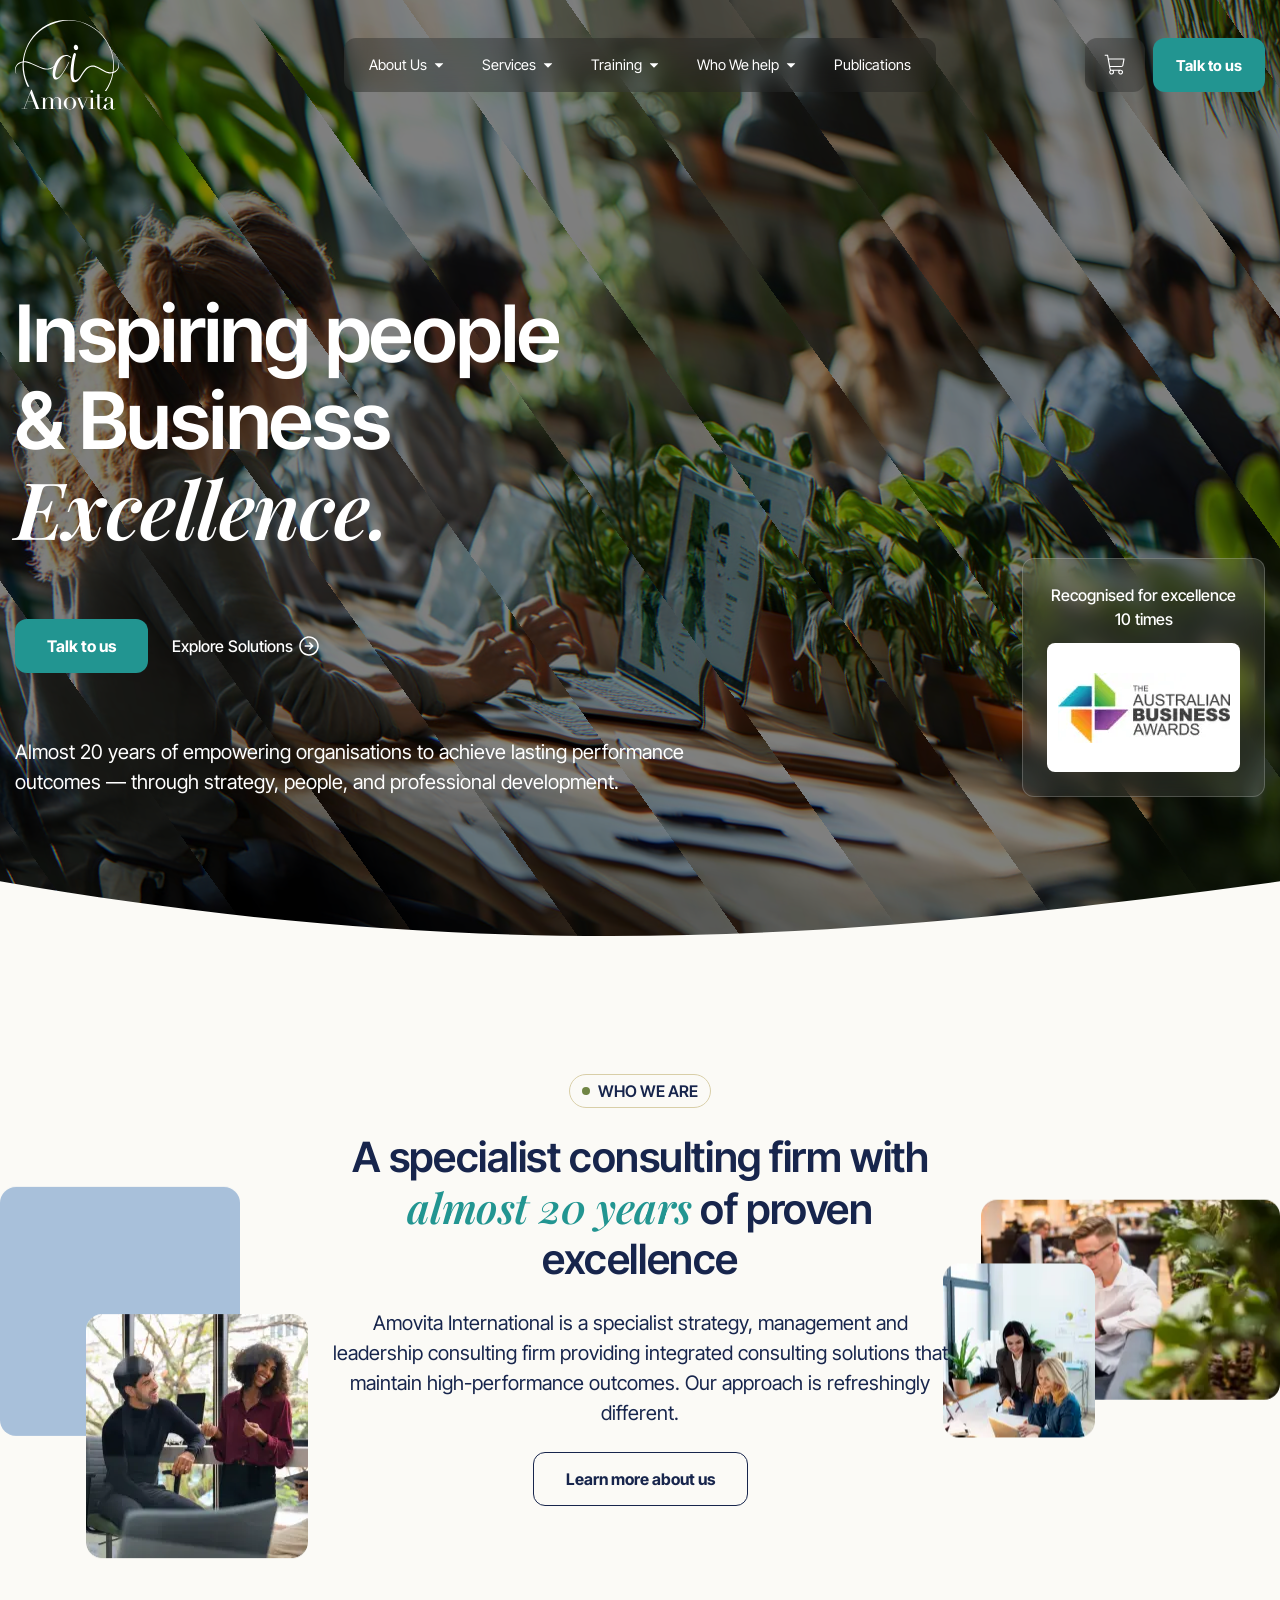
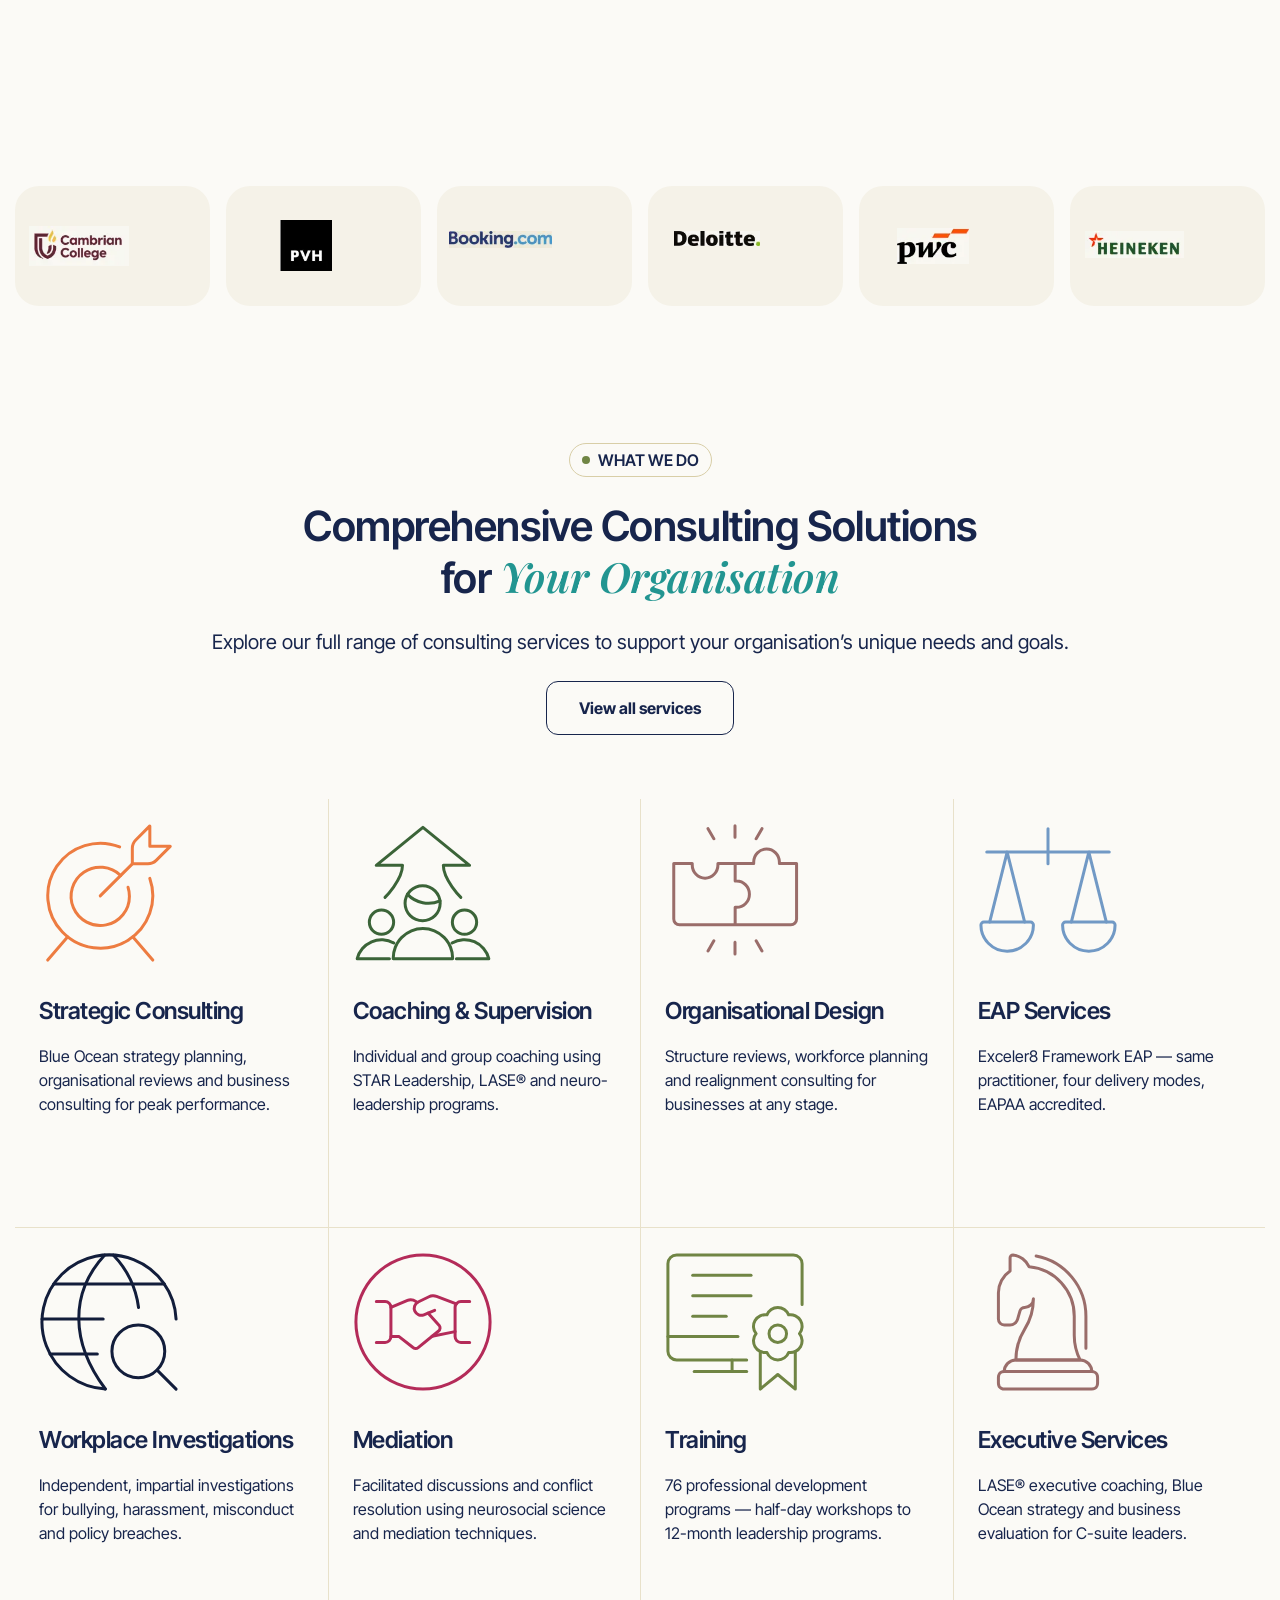
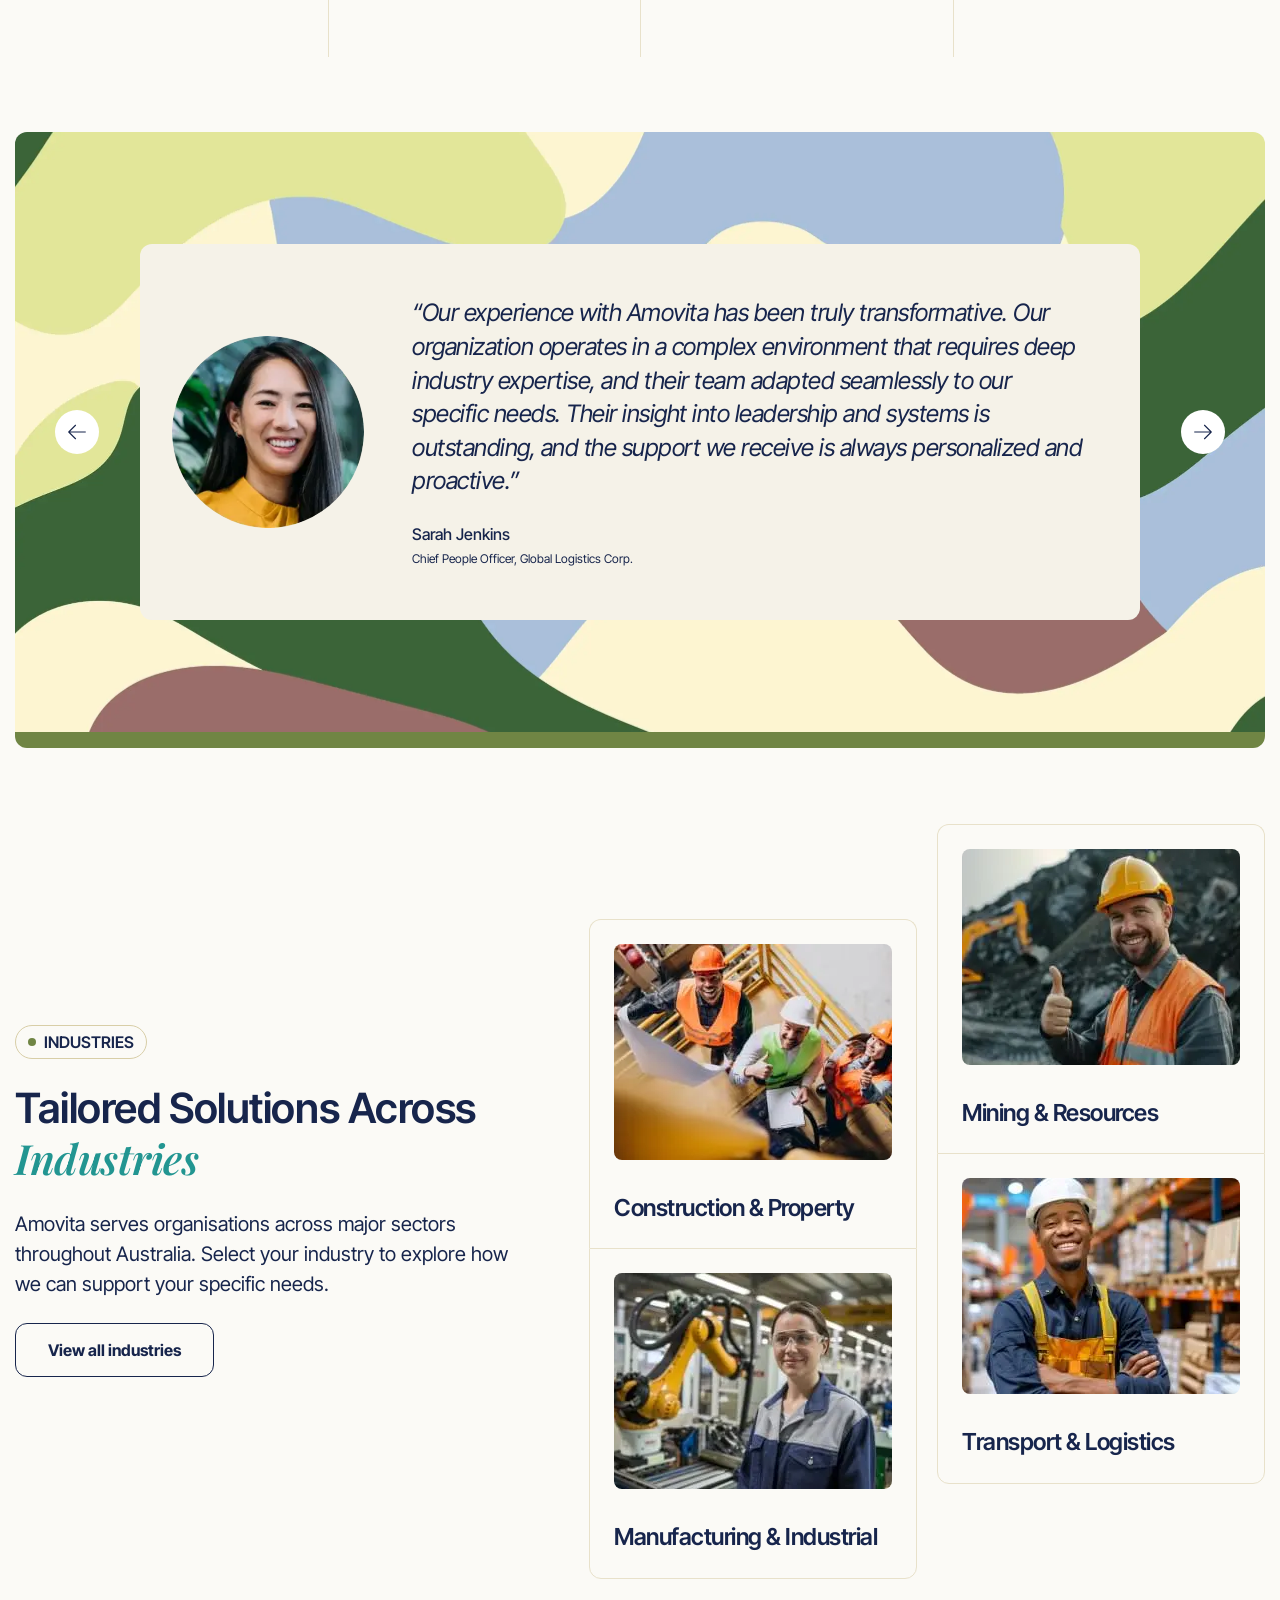
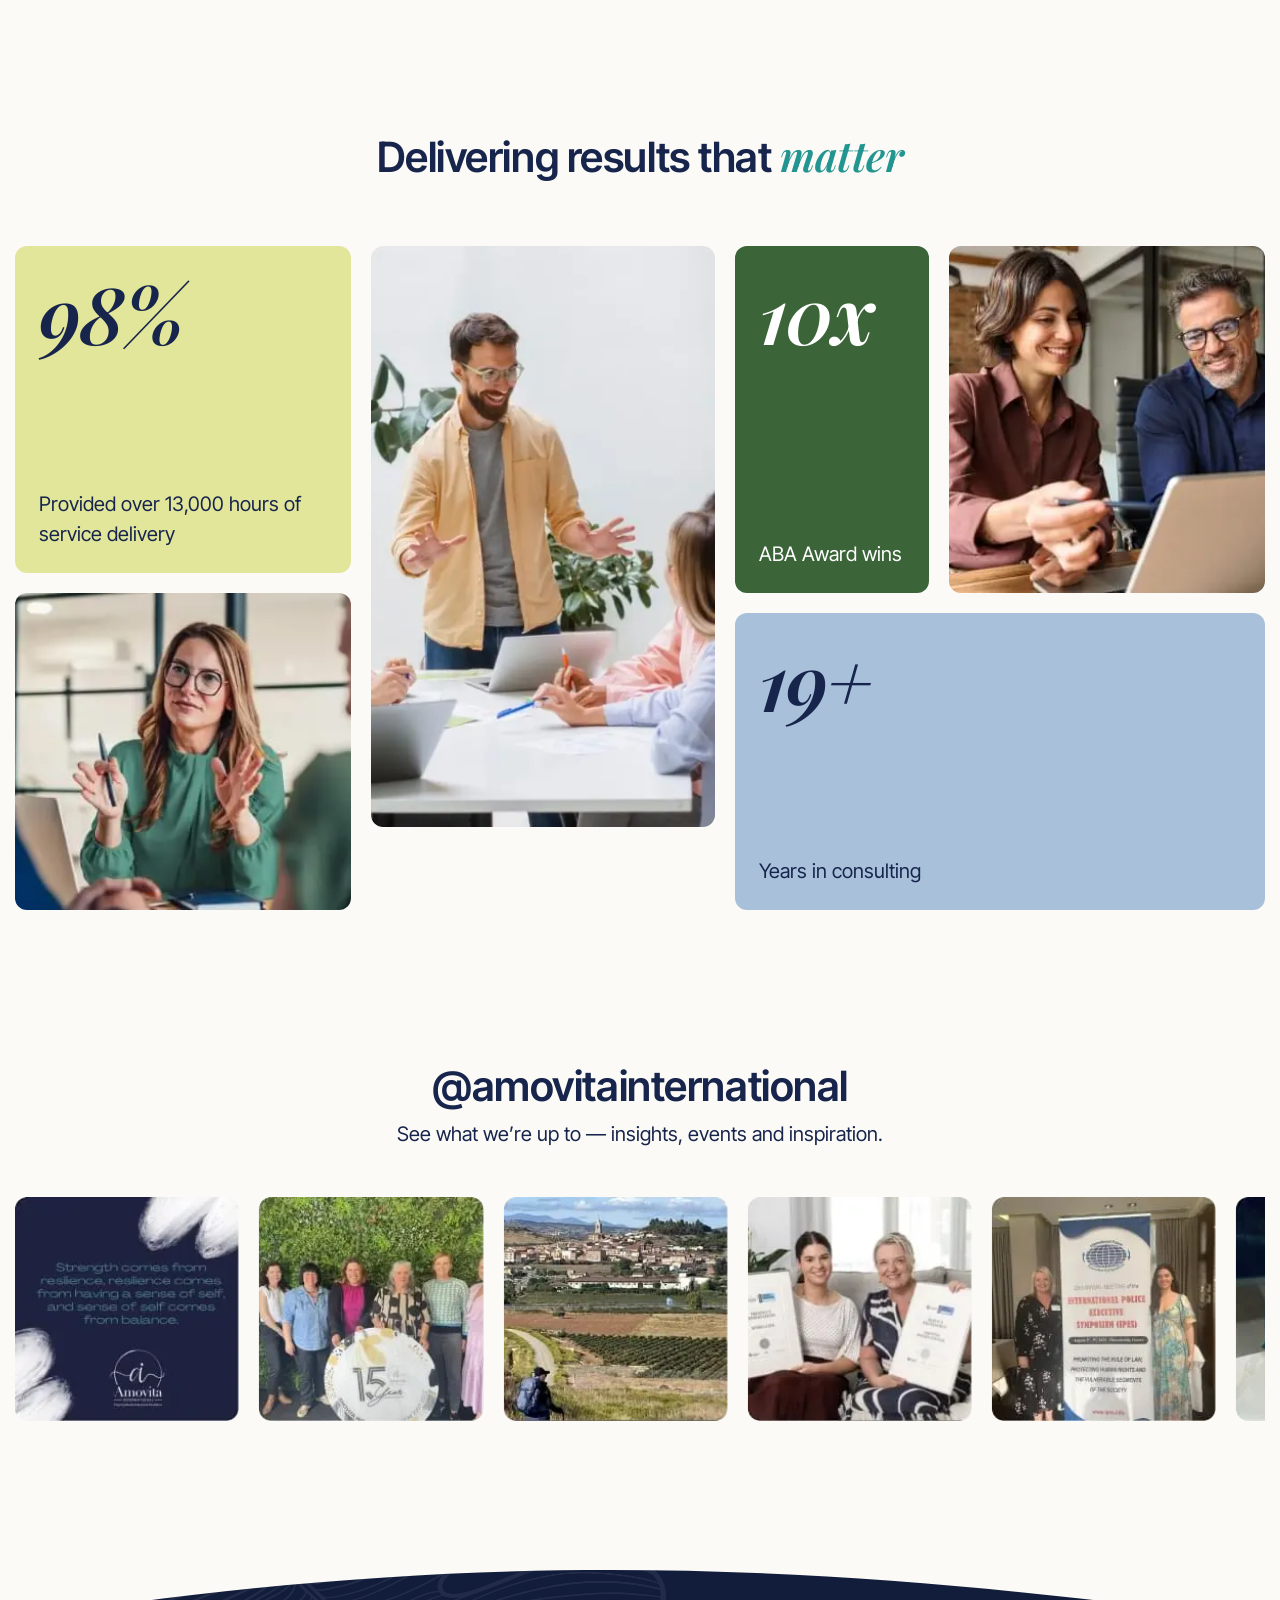
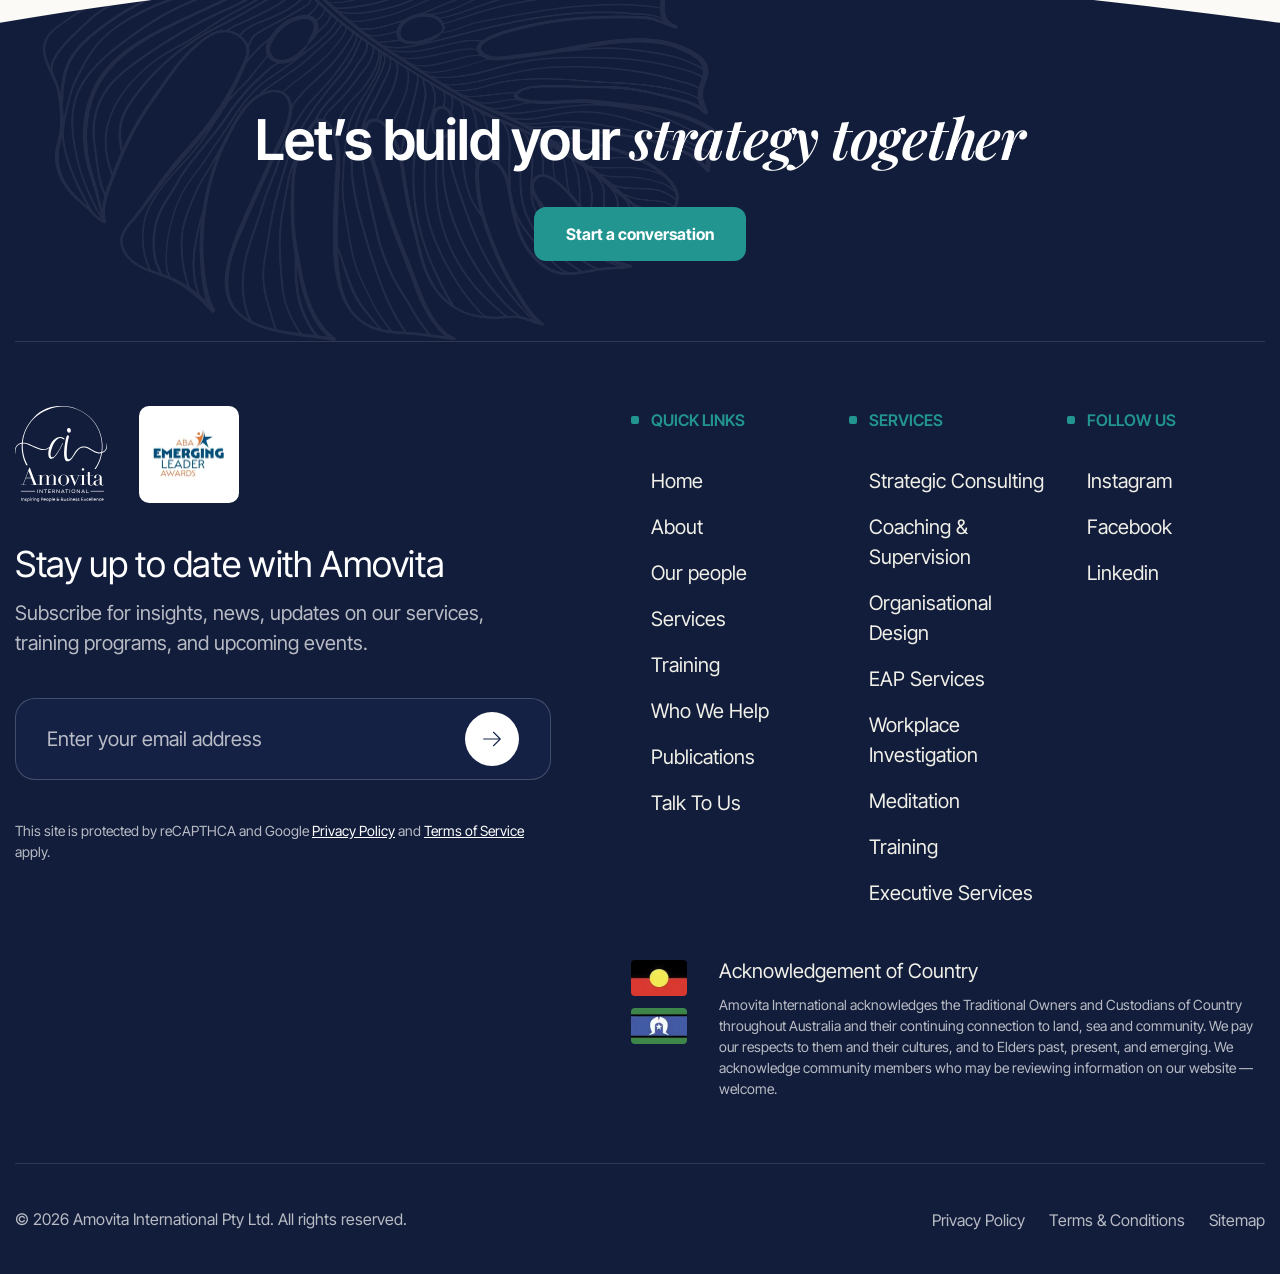
==== index.html @ 944de537 "fixes" ====
<!DOCTYPE html>
<html lang="en">

<head>
	<title>Amovita International — Inspiring People &amp; Business Excellence</title>
	<meta charset="UTF-8">
	<meta name="format-detection" content="telephone=no">
	<!-- <meta http-equiv="Content-Security-Policy"
         content="default-src 'self' data: blob:; font-src 'self' data: blob: https:; style-src 'self' 'unsafe-inline' data:; script-src 'self' 'unsafe-inline' 'unsafe-eval' blob:; img-src 'self' data: blob: https:; connect-src 'self' ws: wss:"> -->

	<!-- The template's default `favicon.ico` never existed and nothing in the
        build produced one, so all 12 pages 404'd on it. This is the Amovita
        ring mark cropped out of img/common/logo-dark.svg (the "Amovita"
        wordmark below it is illegible at favicon size) and it ships through
        the normal image pipeline. -->
	<link rel="icon" type="image/svg+xml" href="img/common/favicon.svg">
	<meta name="viewport" content="width=device-width, initial-scale=1.0">

	<!-- Fonts: Playfair Display (400, 600, 600i) + Inter Tight (400, 500, 600, 700, 400i) -->
	<!-- Playfair 400 (Regular) drives the interior-page lede paragraphs (about/services/
        contact/our-people/who-we-help/training/industry/service-details/publications/
        profile); without it those ledes fell back to the 600 face and rendered too heavy. -->
	<link rel="preconnect" href="https://fonts.googleapis.com">
	<link rel="preconnect" href="https://fonts.gstatic.com" crossorigin>
	<link rel="stylesheet" href="https://fonts.googleapis.com/css2?family=Inter+Tight:ital,wght@0,400;0,500;0,600;0,700;1,400&family=Playfair+Display:ital,wght@0,400;0,600;1,600&display=swap&_v=20260730111826">

	<!-- Motion layer switch. Runs before the page paints, so elements that
        animate in start hidden instead of flashing into place first. With
        scripts off this line never runs and nothing is ever hidden — see
        the header of scss/project/motion.scss for the full contract. -->
	<script>
		document.documentElement.classList.add('anim');
	</script>

	<link rel="stylesheet" href="css/main.css?_v=20260730111826">
</head>

<body class="page-home">
	<div class="wrapper">
		<header class="header">
			<div class="header__container">
				<a href="index.html" class="header__logo" aria-label="Amovita — home">
					<img class="header__logo-img header__logo-img_dark" src="img/common/logo-dark.svg" alt="" width="134" height="116">
					<img class="header__logo-img header__logo-img_light" src="img/common/logo-white.svg" alt="" width="134" height="116">
				</a>

				<nav class="header__nav" aria-label="Primary">
					<div class="header__panel-top">
						<a href="index.html" class="header__panel-logo" aria-label="Amovita — home">
							<img src="img/common/logo-white.svg" alt="" width="134" height="116">
						</a>
						<button type="button" class="header__close" aria-label="Close menu">
							<svg aria-hidden="true">
								<use href="img/icons/icons.svg#svg-close"></use>
							</svg>
						</button>
					</div>
					<ul class="header__menu">
						<li class="header__item header__item_has-drop header__item_about">
							<button type="button" class="header__link header__toggle" aria-expanded="false" aria-haspopup="true">
								About Us
								<svg class="header__caret" aria-hidden="true">
									<use href="img/icons/icons.svg#svg-caret-down"></use>
								</svg>
							</button>
							<div class="header__drop">
								<ul class="header__submenu">
									<li><a href="about.html" class="header__sublink">About Us</a></li>
									<li><a href="our-people.html" class="header__sublink">Our People</a></li>
								</ul>
							</div>
						</li>
						<li class="header__item header__item_has-drop header__item_services">
							<button type="button" class="header__link header__toggle" aria-expanded="false" aria-haspopup="true">
								Services
								<svg class="header__caret" aria-hidden="true">
									<use href="img/icons/icons.svg#svg-caret-down"></use>
								</svg>
							</button>
							<div class="header__drop">
								<ul class="header__submenu">
									<li><a href="services.html#strategic-consulting" class="header__sublink">Strategic Consulting</a></li>
									<li><a href="services.html#coaching-supervision" class="header__sublink">Coaching &amp; Supervision</a></li>
									<li><a href="services.html#organisational-design" class="header__sublink">Organisational Design</a></li>
									<li><a href="services.html#eap-services" class="header__sublink">EAP Services</a></li>
									<li><a href="services.html#workplace-investigation" class="header__sublink">Workplace Investigation</a></li>
									<li><a href="services.html#mediation" class="header__sublink">Mediation</a></li>
									<li><a href="services.html#executive-services" class="header__sublink">Executive Services</a></li>
								</ul>
							</div>
						</li>
						<li class="header__item header__item_has-drop header__item_training">
							<button type="button" class="header__link header__toggle" aria-expanded="false" aria-haspopup="true">
								Training
								<svg class="header__caret" aria-hidden="true">
									<use href="img/icons/icons.svg#svg-caret-down"></use>
								</svg>
							</button>
							<div class="header__drop">
								<ul class="header__submenu">
									<li><a href="training-overview.html" class="header__sublink">Training Overview</a></li>
									<li><a href="training-calendar.html" class="header__sublink">Training Calendar</a></li>
									<li><a href="training-overview.html" class="header__sublink">Training Directory</a></li>
								</ul>
							</div>
						</li>
						<li class="header__item header__item_has-drop header__item_who">
							<button type="button" class="header__link header__toggle" aria-expanded="false" aria-haspopup="true">
								Who We help
								<svg class="header__caret" aria-hidden="true">
									<use href="img/icons/icons.svg#svg-caret-down"></use>
								</svg>
							</button>
							<div class="header__drop">
								<ul class="header__submenu">
									<li><a href="industry-detail.html" class="header__sublink">Construction &amp; Property</a></li>
									<li><a href="industry-detail.html" class="header__sublink">Manufacturing &amp; Industrial</a></li>
									<li><a href="industry-detail.html" class="header__sublink">Mining &amp; Resources</a></li>
									<li><a href="industry-detail.html" class="header__sublink">Transport &amp; Logistics</a></li>
								</ul>
							</div>
						</li>
						<li class="header__item header__item_publications">
							<a href="publications.html" class="header__link">Publications</a>
						</li>
					</ul>
					<div class="header__panel-foot">
						<a href="contact.html" class="btn btn_primary header__panel-cta">Talk to us</a>
					</div>
				</nav>

				<div class="header__actions">
					<button type="button" class="header__cart" aria-label="Cart">
						<svg class="header__cart-icon" aria-hidden="true">
							<use href="img/icons/icons.svg#svg-cart"></use>
						</svg>
					</button>
					<a href="contact.html" class="btn btn_primary header__cta">Talk to us</a>
					<button type="button" class="icon-menu header__burger" aria-label="Open menu"><span></span></button>
				</div>
			</div>
		</header>

		<main class="page">

			<!-- ============================================================ HERO -->
			<section class="hero">
				<!-- Background photo as its own layer (behind the darkening
                 overlay) so parallax.js can drift it on scroll — see
                 hero.scss __bg for the oversize that hides the edges. -->
				<div class="hero__bg" data-parallax="0.08" data-parallax-mouse="8" aria-hidden="true"></div>
				<canvas class="hero__flute" data-flute-hero data-flute-src="img/home/hero-bg.jpg" aria-hidden="true"></canvas>
				<div class="hero__inner container_hero">
					<div class="hero__content">
						<h1 class="hero__title" data-anim="fade-up" data-anim-delay="120">Inspiring people<br>&amp; Business <em>Excellence.</em></h1>
						<div class="hero__actions" data-anim="fade-up" data-anim-delay="260">
							<a href="#" class="btn btn_primary">Talk to us</a>
							<a href="#" class="btn btn_link btn_light hero__link">
								Explore Solutions
								<svg aria-hidden="true">
									<use href="img/icons/icons.svg#svg-arrow-circle-right"></use>
								</svg>
							</a>
						</div>
						<p class="hero__text" data-anim="fade-up" data-anim-delay="380">Almost 20 years of empowering organisations to achieve lasting performance outcomes &mdash; through strategy, people, and professional development.</p>
					</div>

					<!-- fade (no transform of its own) because the pointer drift
                    owns this card's transform — see scss/project/motion.scss -->
					<aside class="hero__award glass glass_card" data-anim="fade" data-anim-delay="520" data-parallax-mouse="14">
						<p class="hero__award-text">Recognised for excellence 10 times</p>
						<div class="hero__award-badge">
							<picture><source srcset="img/common/hero-award.webp" type="image/webp"><img src="img/common/hero-award.png" alt="The Australian Business Awards" width="172" height="70"></picture>
						</div>
					</aside>
				</div>

				<img class="hero__wave" src="img/common/wave-cream.svg" alt="" aria-hidden="true">
			</section>

			<!-- ============================================== MOBILE-ONLY CARDS -->
			<!-- Figma's mobile frame moves two desktop elements out of their own
              sections and stacks them between the hero and Who We Are:
                1. the hero's glass award card (hidden on mobile in .hero) —
                   relaid out horizontally with its own artwork, hero-award-2
                2. the Who We Are right-hand deco photo pair (hidden on mobile
                   in .who) — recomposed as one contained tile
              Hidden above 768 in every case, so neither the award text nor the
              photos are duplicated for assistive tech at any width. -->
			<section class="mobile-cards">
				<div class="mobile-cards__container container">
					<div class="mobile-cards__award" data-anim="fade-up">
						<span class="mobile-cards__award-badge">
							<picture><source srcset="img/home/hero-award-2.webp" type="image/webp"><img src="img/home/hero-award-2.png" alt="The Australian Business Awards" width="200" height="136"></picture>
						</span>
						<p class="mobile-cards__award-text">Recognised for excellence 10 times</p>
					</div>

					<div class="mobile-cards__photos" data-anim="fade-up" data-anim-delay="120" aria-hidden="true">
						<picture><source srcset="img/home/who-1.webp" type="image/webp"><img class="mobile-cards__photo mobile-cards__photo_a" src="img/home/who-1.png" alt="" width="295" height="200"></picture>
						<picture><source srcset="img/home/who-2.webp" type="image/webp"><img class="mobile-cards__photo mobile-cards__photo_b" src="img/home/who-2.png" alt="" width="152" height="174"></picture>
					</div>
				</div>
			</section>

			<!-- ==================================================== WHO WE ARE -->
			<section class="who">
				<!-- The decor drifts: slower than the scroll, and a little
                 toward the pointer. Mixed signs so the groups separate in
                 depth instead of sliding as one sheet. -->
				<span class="who__deco-block" data-anim="fade" data-parallax="0.05" data-parallax-mouse="10" aria-hidden="true"></span>
				<picture><source srcset="img/home/who-3.webp" type="image/webp"><img class="who__deco who__deco_left" src="img/home/who-3.png" alt="" width="222" height="244" data-anim="fade" data-parallax="0.07" data-parallax-mouse="14" aria-hidden="true"></picture>
				<picture><source srcset="img/home/who-1.webp" type="image/webp"><img class="who__deco who__deco_right-a" src="img/home/who-1.png" alt="" width="299" height="200" data-anim="fade" data-parallax="0.09" data-parallax-mouse="-12" aria-hidden="true"></picture>
				<picture><source srcset="img/home/who-2.webp" type="image/webp"><img class="who__deco who__deco_right-b" src="img/home/who-2.png" alt="" width="152" height="174" data-anim="fade" data-parallax="0.04" data-parallax-mouse="16" aria-hidden="true"></picture>

				<div class="who__inner" data-anim-stagger="90">
					<span class="label" data-anim="fade-up"><span class="label__dot" aria-hidden="true"></span>Who We Are</span>
					<h2 class="who__title" data-anim="fade-up">A specialist consulting firm with <em>almost 20 years</em> of proven excellence</h2>
					<p class="who__text" data-anim="fade-up">Amovita International is a specialist strategy, management and leadership consulting firm providing integrated consulting solutions that maintain high-performance outcomes. Our approach is refreshingly different.</p>
					<a href="#" class="btn btn_outline" data-anim="fade-up">Learn more about us</a>
				</div>
			</section>

			<!-- =================================================== LOGO STRIP -->
			<section class="logos">
				<div class="logos__inner container_hero">
					<div class="logos__head" data-anim="fade-up">
						<span class="logos__line" aria-hidden="true"></span>
						<span class="label"><span class="label__dot" aria-hidden="true"></span>Trusted by leading organisations across Australia</span>
						<span class="logos__line" aria-hidden="true"></span>
					</div>

					<!-- Swiper: an auto-rotating, looping logo reel on every
                    width (the client may add more brands). Six unique logos
                    duplicated once so loop has enough slides for a seamless
                    wrap; the second set is aria-hidden to avoid double
                    reading. Init + breakpoints in js/files/sliders.js -->
					<div class="logos__slider swiper" data-anim="fade-up">
						<div class="logos__track swiper-wrapper">
							<div class="logo-tile swiper-slide"><picture><source srcset="img/home/logo-2.webp" type="image/webp"><img class="logo-tile__img" src="img/home/logo-2.png" alt="Heineken"></picture></div>
							<div class="logo-tile swiper-slide"><picture><source srcset="img/home/logo-1.webp" type="image/webp"><img class="logo-tile__img" src="img/home/logo-1.png" alt="Cambrian College"></picture></div>
							<div class="logo-tile swiper-slide"><picture><source srcset="img/home/logo-5.webp" type="image/webp"><img class="logo-tile__img" src="img/home/logo-5.png" alt="PVH"></picture></div>
							<div class="logo-tile logo-tile_multiply swiper-slide"><picture><source srcset="img/home/logo-4.webp" type="image/webp"><img class="logo-tile__img" src="img/home/logo-4.png" alt="Booking.com"></picture></div>
							<div class="logo-tile swiper-slide"><picture><source srcset="img/home/logo-3.webp" type="image/webp"><img class="logo-tile__img" src="img/home/logo-3.png" alt="Deloitte"></picture></div>
							<div class="logo-tile swiper-slide"><picture><source srcset="img/home/logo-6.webp" type="image/webp"><img class="logo-tile__img" src="img/home/logo-6.png" alt="PwC"></picture></div>
							<div class="logo-tile swiper-slide" aria-hidden="true"><picture><source srcset="img/home/logo-2.webp" type="image/webp"><img class="logo-tile__img" src="img/home/logo-2.png" alt=""></picture></div>
							<div class="logo-tile swiper-slide" aria-hidden="true"><picture><source srcset="img/home/logo-1.webp" type="image/webp"><img class="logo-tile__img" src="img/home/logo-1.png" alt=""></picture></div>
							<div class="logo-tile swiper-slide" aria-hidden="true"><picture><source srcset="img/home/logo-5.webp" type="image/webp"><img class="logo-tile__img" src="img/home/logo-5.png" alt=""></picture></div>
							<div class="logo-tile logo-tile_multiply swiper-slide" aria-hidden="true"><picture><source srcset="img/home/logo-4.webp" type="image/webp"><img class="logo-tile__img" src="img/home/logo-4.png" alt=""></picture></div>
							<div class="logo-tile swiper-slide" aria-hidden="true"><picture><source srcset="img/home/logo-3.webp" type="image/webp"><img class="logo-tile__img" src="img/home/logo-3.png" alt=""></picture></div>
							<div class="logo-tile swiper-slide" aria-hidden="true"><picture><source srcset="img/home/logo-6.webp" type="image/webp"><img class="logo-tile__img" src="img/home/logo-6.png" alt=""></picture></div>
						</div>
					</div>
				</div>
			</section>

			<!-- ==================================================== SERVICES -->
			<section class="services">
				<div class="services__inner container">
					<div class="services__head" data-anim-stagger="90">
						<span class="label" data-anim="fade-up"><span class="label__dot" aria-hidden="true"></span>What We Do</span>
						<h2 class="services__title" data-anim="fade-up">Comprehensive<br class="services__title-br_m"> Consulting Solutions <br class="services__title-br_d">for <em>Your Organisation</em></h2>
						<p class="services__text" data-anim="fade-up">Explore our full range of consulting services to support your organisation&rsquo;s unique needs and goals.</p>
						<a href="#" class="btn btn_outline" data-anim="fade-up">View all services</a>
					</div>

					<div class="services__grid" data-anim-stagger="70">
						<article class="card-service" data-anim="fade-up">
							<img class="card-service__icon" src="img/home/service-strategic.svg" alt="" width="140" height="140" aria-hidden="true">
							<div class="card-service__body">
								<h3 class="card-service__title">Strategic Consulting</h3>
								<p class="card-service__text">Blue Ocean strategy planning, organisational reviews and business consulting for peak performance.</p>
							</div>
							<a href="#" class="btn btn_outline card-service__more">
								<span class="card-service__more-label">Learn more</span>
								<svg class="card-service__more-icon" aria-hidden="true">
									<use href="img/icons/icons.svg#svg-arrow-circle-right"></use>
								</svg>
							</a>
						</article>

						<article class="card-service" data-anim="fade-up">
							<img class="card-service__icon" src="img/home/service-coaching.svg" alt="" width="140" height="140" aria-hidden="true">
							<div class="card-service__body">
								<h3 class="card-service__title">Coaching &amp; Supervision</h3>
								<p class="card-service__text">Individual and group coaching using STAR Leadership, LASE&reg; and neuro-leadership programs.</p>
							</div>
							<a href="#" class="btn btn_outline card-service__more">
								<span class="card-service__more-label">Learn more</span>
								<svg class="card-service__more-icon" aria-hidden="true">
									<use href="img/icons/icons.svg#svg-arrow-circle-right"></use>
								</svg>
							</a>
						</article>

						<article class="card-service" data-anim="fade-up">
							<img class="card-service__icon" src="img/home/service-orgdesign.svg" alt="" width="140" height="140" aria-hidden="true">
							<div class="card-service__body">
								<h3 class="card-service__title">Organisational Design</h3>
								<p class="card-service__text">Structure reviews, workforce planning and realignment consulting for businesses at any stage.</p>
							</div>
							<a href="#" class="btn btn_outline card-service__more">
								<span class="card-service__more-label">Learn more</span>
								<svg class="card-service__more-icon" aria-hidden="true">
									<use href="img/icons/icons.svg#svg-arrow-circle-right"></use>
								</svg>
							</a>
						</article>

						<article class="card-service" data-anim="fade-up">
							<img class="card-service__icon" src="img/home/service-eap.svg" alt="" width="140" height="140" aria-hidden="true">
							<div class="card-service__body">
								<h3 class="card-service__title">EAP Services</h3>
								<p class="card-service__text">Exceler8 Framework EAP &mdash; same practitioner, four delivery modes, EAPAA accredited.</p>
							</div>
							<a href="#" class="btn btn_outline card-service__more">
								<span class="card-service__more-label">Learn more</span>
								<svg class="card-service__more-icon" aria-hidden="true">
									<use href="img/icons/icons.svg#svg-arrow-circle-right"></use>
								</svg>
							</a>
						</article>

						<article class="card-service" data-anim="fade-up">
							<img class="card-service__icon" src="img/home/service-workplace.svg" alt="" width="140" height="140" aria-hidden="true">
							<div class="card-service__body">
								<h3 class="card-service__title">Workplace Investigations</h3>
								<p class="card-service__text">Independent, impartial investigations for bullying, harassment, misconduct and policy breaches.</p>
							</div>
							<a href="#" class="btn btn_outline card-service__more">
								<span class="card-service__more-label">Learn more</span>
								<svg class="card-service__more-icon" aria-hidden="true">
									<use href="img/icons/icons.svg#svg-arrow-circle-right"></use>
								</svg>
							</a>
						</article>

						<article class="card-service" data-anim="fade-up">
							<img class="card-service__icon" src="img/home/service-mediation.svg" alt="" width="140" height="140" aria-hidden="true">
							<div class="card-service__body">
								<h3 class="card-service__title">Mediation</h3>
								<p class="card-service__text">Facilitated discussions and conflict resolution using neurosocial science and mediation techniques.</p>
							</div>
							<a href="#" class="btn btn_outline card-service__more">
								<span class="card-service__more-label">Learn more</span>
								<svg class="card-service__more-icon" aria-hidden="true">
									<use href="img/icons/icons.svg#svg-arrow-circle-right"></use>
								</svg>
							</a>
						</article>

						<article class="card-service" data-anim="fade-up">
							<img class="card-service__icon" src="img/common/service-training.svg" alt="" width="140" height="140" aria-hidden="true">
							<div class="card-service__body">
								<h3 class="card-service__title">Training</h3>
								<p class="card-service__text">76 professional development programs &mdash; half-day workshops to 12-month leadership programs.</p>
							</div>
							<a href="#" class="btn btn_outline card-service__more">
								<span class="card-service__more-label">Learn more</span>
								<svg class="card-service__more-icon" aria-hidden="true">
									<use href="img/icons/icons.svg#svg-arrow-circle-right"></use>
								</svg>
							</a>
						</article>

						<article class="card-service" data-anim="fade-up">
							<img class="card-service__icon" src="img/home/service-executive.svg" alt="" width="140" height="140" aria-hidden="true">
							<div class="card-service__body">
								<h3 class="card-service__title">Executive Services</h3>
								<p class="card-service__text">LASE&reg; executive coaching, Blue Ocean strategy and business evaluation for C-suite leaders.</p>
							</div>
							<a href="#" class="btn btn_outline card-service__more">
								<span class="card-service__more-label">Learn more</span>
								<svg class="card-service__more-icon" aria-hidden="true">
									<use href="img/icons/icons.svg#svg-arrow-circle-right"></use>
								</svg>
							</a>
						</article>
					</div>
				</div>
			</section>

			<!-- ================================================= TESTIMONIALS -->
			<section class="testimonial">
				<div class="testimonial__inner container">
					<div class="testimonial__slider" data-slider data-anim="fade-up">
						<div class="testimonial__track" data-slider-track>
							<article class="testimonial__slide">
								<div class="testimonial__card">
									<picture><source srcset="img/common/testimonial-avatar.webp" type="image/webp"><img class="testimonial__avatar" src="img/common/testimonial-avatar.png" alt="Sarah Jenkins" width="224" height="224"></picture>
									<div class="testimonial__body">
										<p class="testimonial__quote">&ldquo;Our experience with Amovita has been truly transformative. Our organization operates in a complex environment that requires deep industry expertise, and their team adapted seamlessly to our specific needs. Their insight into leadership and systems is outstanding, and the support we receive is always personalized and proactive.&rdquo;</p>
										<div class="testimonial__person">
											<p class="testimonial__name">Sarah Jenkins</p>
											<p class="testimonial__role">Chief People Officer, Global Logistics Corp.</p>
										</div>
									</div>
								</div>
							</article>

							<article class="testimonial__slide">
								<div class="testimonial__card">
									<picture><source srcset="img/common/testimonial-avatar.webp" type="image/webp"><img class="testimonial__avatar" src="img/common/testimonial-avatar.png" alt="James Whitfield" width="224" height="224"></picture>
									<div class="testimonial__body">
										<p class="testimonial__quote">&ldquo;Amovita&rsquo;s team brought clarity to a period of significant change for us. Their strategic guidance was practical, evidence-based and delivered with genuine care. We came away with a stronger leadership team and a clear roadmap for the years ahead.&rdquo;</p>
										<div class="testimonial__person">
											<p class="testimonial__name">James Whitfield</p>
											<p class="testimonial__role">Managing Director, Horizon Health</p>
										</div>
									</div>
								</div>
							</article>

							<article class="testimonial__slide">
								<div class="testimonial__card">
									<picture><source srcset="img/common/testimonial-avatar.webp" type="image/webp"><img class="testimonial__avatar" src="img/common/testimonial-avatar.png" alt="Priya Nair" width="224" height="224"></picture>
									<div class="testimonial__body">
										<p class="testimonial__quote">&ldquo;Working with Amovita reshaped how our leaders think about performance and wellbeing. The coaching was deeply personalised, and their supervision model gave our managers the confidence to lead with empathy and consistency.&rdquo;</p>
										<div class="testimonial__person">
											<p class="testimonial__name">Priya Nair</p>
											<p class="testimonial__role">Head of People &amp; Culture, Meridian Group</p>
										</div>
									</div>
								</div>
							</article>
						</div>

						<button type="button" class="btn btn_round btn_round_sm testimonial__nav testimonial__nav_prev" data-slider-prev aria-label="Previous testimonial">
							<svg aria-hidden="true">
								<use href="img/icons/icons.svg#svg-chevron-left"></use>
							</svg>
						</button>
						<button type="button" class="btn btn_round btn_round_sm testimonial__nav testimonial__nav_next" data-slider-next aria-label="Next testimonial">
							<svg aria-hidden="true">
								<use href="img/icons/icons.svg#svg-chevron-right"></use>
							</svg>
						</button>
					</div>

					<span class="testimonial__strip" aria-hidden="true"></span>
				</div>
			</section>

			<!-- =================================================== INDUSTRIES -->
			<section class="industries">
				<div class="industries__inner container">
					<div class="industries__intro" data-anim-stagger="90">
						<span class="label" data-anim="fade-up"><span class="label__dot" aria-hidden="true"></span>Industries</span>
						<h2 class="industries__title" data-anim="fade-up">Tailored Solutions Across <em>Industries</em></h2>
						<p class="industries__text" data-anim="fade-up">Amovita serves organisations across major sectors throughout Australia. Select your industry to explore how we can support your specific needs.</p>
						<a href="#" class="btn btn_outline" data-anim="fade-up">View all industries</a>
					</div>

					<!-- The cards sit two levels down inside the columns; the
                    stagger reaches them all the same, in document order. -->
					<div class="industries__grid" data-anim-stagger="110">
						<div class="industries__col industries__col_offset">
							<article class="card-industry" data-anim="fade-up">
								<picture><source srcset="img/home/industry-construction.webp" type="image/webp"><img class="card-industry__img" src="img/home/industry-construction.jpg" alt="Construction &amp; Property"></picture>
								<h3 class="card-industry__title">Construction &amp; Property</h3>
							</article>
							<article class="card-industry" data-anim="fade-up">
								<picture><source srcset="img/home/industry-manufacturing.webp" type="image/webp"><img class="card-industry__img" src="img/home/industry-manufacturing.jpg" alt="Manufacturing &amp; Industrial"></picture>
								<h3 class="card-industry__title">Manufacturing &amp; Industrial</h3>
							</article>
						</div>

						<div class="industries__col">
							<article class="card-industry" data-anim="fade-up">
								<picture><source srcset="img/home/industry-mining.webp" type="image/webp"><img class="card-industry__img" src="img/home/industry-mining.jpg" alt="Mining &amp; Resources"></picture>
								<h3 class="card-industry__title">Mining &amp; Resources</h3>
							</article>
							<article class="card-industry" data-anim="fade-up">
								<picture><source srcset="img/home/industry-transport.webp" type="image/webp"><img class="card-industry__img" src="img/home/industry-transport.jpg" alt="Transport &amp; Logistics"></picture>
								<h3 class="card-industry__title">Transport &amp; Logistics</h3>
							</article>
						</div>
					</div>
				</div>
			</section>

			<!-- ====================================================== NUMBERS -->
			<section class="numbers">
				<div class="numbers__inner container">
					<h2 class="numbers__title" data-anim="fade-up">Delivering results that <em>matter</em></h2>

					<div class="numbers__grid" data-anim-stagger="90">
						<div class="numbers__col numbers__col_1">
							<div class="card-stat card-stat_green-light" data-anim="fade-up">
								<span class="card-stat__number" data-count>98%</span>
								<span class="card-stat__label">Provided over 13,000 hours of service delivery</span>
							</div>
							<picture><source srcset="img/home/numbers-1.webp" type="image/webp"><img class="numbers__photo numbers__photo_1" src="img/home/numbers-1.jpg" alt="Amovita consultant at work" data-anim="zoom"></picture>
						</div>

						<div class="numbers__col numbers__col_2">
							<picture><source srcset="img/home/numbers-2.webp" type="image/webp"><img class="numbers__photo numbers__photo_tall" src="img/home/numbers-2.jpg" alt="Amovita team member presenting" data-anim="zoom"></picture>
						</div>

						<div class="numbers__col numbers__col_3">
							<div class="numbers__row">
								<div class="card-stat card-stat_green" data-anim="fade-up">
									<span class="card-stat__number" data-count>10x</span>
									<span class="card-stat__label">ABA Award wins</span>
								</div>
								<picture><source srcset="img/home/numbers-3.webp" type="image/webp"><img class="numbers__photo numbers__photo_c" src="img/home/numbers-3.jpg" alt="Amovita colleagues in discussion" data-anim="zoom"></picture>
							</div>
							<div class="card-stat card-stat_blue" data-anim="fade-up">
								<span class="card-stat__number" data-count>19+</span>
								<span class="card-stat__label">Years in consulting</span>
							</div>
						</div>
					</div>
				</div>
			</section>

			<!-- ==================================================== INSTAGRAM -->
			<section class="instagram">
				<div class="instagram__inner container">
					<div class="instagram__head" data-anim="fade-up">
						<h2 class="instagram__title">@amovitainternational</h2>
						<p class="instagram__text">See what we&rsquo;re up to &mdash; insights, events and inspiration.</p>
					</div>

					<!-- Swiper: autoplaying, looping feed of square cards.
                    Six unique photos, duplicated once so loop mode has
                    enough slides for a seamless wrap at every slidesPerView
                    (the second set is aria-hidden to avoid double-reading).
                    Init + breakpoints in js/files/sliders.js -->
					<div class="instagram__slider swiper" data-anim="fade-up">
						<div class="instagram__track swiper-wrapper">
							<a href="#" class="instagram__item swiper-slide"><picture><source srcset="img/common/insta-1.webp" type="image/webp"><img src="img/common/insta-1.jpg" alt="Amovita on Instagram"></picture></a>
							<a href="#" class="instagram__item swiper-slide"><picture><source srcset="img/common/insta-2.webp" type="image/webp"><img src="img/common/insta-2.jpg" alt="Amovita on Instagram"></picture></a>
							<a href="#" class="instagram__item swiper-slide"><picture><source srcset="img/common/insta-3.webp" type="image/webp"><img src="img/common/insta-3.jpg" alt="Amovita on Instagram"></picture></a>
							<a href="#" class="instagram__item swiper-slide"><picture><source srcset="img/common/insta-4.webp" type="image/webp"><img src="img/common/insta-4.jpg" alt="Amovita on Instagram"></picture></a>
							<a href="#" class="instagram__item swiper-slide"><picture><source srcset="img/common/insta-5.webp" type="image/webp"><img src="img/common/insta-5.jpg" alt="Amovita on Instagram"></picture></a>
							<a href="#" class="instagram__item swiper-slide"><picture><source srcset="img/common/insta-6.webp" type="image/webp"><img src="img/common/insta-6.jpg" alt="Amovita on Instagram"></picture></a>
							<a href="#" class="instagram__item swiper-slide" aria-hidden="true" tabindex="-1"><picture><source srcset="img/common/insta-1.webp" type="image/webp"><img src="img/common/insta-1.jpg" alt=""></picture></a>
							<a href="#" class="instagram__item swiper-slide" aria-hidden="true" tabindex="-1"><picture><source srcset="img/common/insta-2.webp" type="image/webp"><img src="img/common/insta-2.jpg" alt=""></picture></a>
							<a href="#" class="instagram__item swiper-slide" aria-hidden="true" tabindex="-1"><picture><source srcset="img/common/insta-3.webp" type="image/webp"><img src="img/common/insta-3.jpg" alt=""></picture></a>
							<a href="#" class="instagram__item swiper-slide" aria-hidden="true" tabindex="-1"><picture><source srcset="img/common/insta-4.webp" type="image/webp"><img src="img/common/insta-4.jpg" alt=""></picture></a>
							<a href="#" class="instagram__item swiper-slide" aria-hidden="true" tabindex="-1"><picture><source srcset="img/common/insta-5.webp" type="image/webp"><img src="img/common/insta-5.jpg" alt=""></picture></a>
							<a href="#" class="instagram__item swiper-slide" aria-hidden="true" tabindex="-1"><picture><source srcset="img/common/insta-6.webp" type="image/webp"><img src="img/common/insta-6.jpg" alt=""></picture></a>
						</div>
					</div>
				</div>
			</section>

		</main>
		<footer class="footer">
			<img class="footer__wave" src="img/common/wave-cream.svg" alt="" aria-hidden="true">

			<div class="footer__container">
				<div class="footer__cta">
					<h2 class="footer__cta-title">Let&rsquo;s build your <em>strategy together</em></h2>
					<a href="#" class="btn btn_primary">Start a conversation</a>
				</div>

				<span class="footer__divider" aria-hidden="true"></span>

				<div class="footer__columns">
					<div class="footer__left">
						<div class="footer__brand">
							<a href="index.html" class="footer__logo" aria-label="Amovita International — home">
								<img src="img/common/logo-white-footer.svg" alt="Amovita International" width="92" height="96">
							</a>
							<div class="footer__badge">
								<picture><source srcset="img/common/awards-badge.webp" type="image/webp"><img src="img/common/awards-badge.png" alt="ABA Emerging Leader Awards" width="78" height="53"></picture>
							</div>
						</div>

						<div class="footer__news">
							<h3 class="footer__news-title">Stay up to date with Amovita</h3>
							<p class="footer__news-text">Subscribe for insights, news, updates on our services, training programs, and upcoming events.</p>
						</div>

						<form class="footer__form form-email" action="#" method="post">
							<input type="email" class="form-email__input" name="email" placeholder="Enter your email address" aria-label="Email address">
							<button type="submit" class="form-email__submit btn btn_round" aria-label="Subscribe">
								<svg aria-hidden="true">
									<use href="img/icons/icons.svg#svg-arrow-right"></use>
								</svg>
							</button>
						</form>

						<p class="footer__recaptcha">This site is protected by reCAPTHCA and Google <a href="#" class="footer__recaptcha-link">Privacy Policy</a> and <a href="#" class="footer__recaptcha-link">Terms of Service</a> apply.</p>
					</div>

					<div class="footer__right">
						<div class="footer__nav">
							<div class="footer__nav-col">
								<p class="footer__nav-head"><span class="footer__nav-bullet" aria-hidden="true"></span>Quick Links<span class="footer__nav-toggle" aria-hidden="true"></span></p>
								<ul class="footer__nav-list">
									<li><a href="index.html" class="footer__nav-link">Home</a></li>
									<li><a href="about.html" class="footer__nav-link">About</a></li>
									<li><a href="our-people.html" class="footer__nav-link">Our people</a></li>
									<li><a href="services.html" class="footer__nav-link">Services</a></li>
									<li><a href="training-overview.html" class="footer__nav-link">Training</a></li>
									<li><a href="who-we-help.html" class="footer__nav-link">Who We Help</a></li>
									<li><a href="publications.html" class="footer__nav-link">Publications</a></li>
									<li><a href="contact.html" class="footer__nav-link">Talk To Us</a></li>
								</ul>
							</div>

							<div class="footer__nav-col">
								<p class="footer__nav-head"><span class="footer__nav-bullet" aria-hidden="true"></span>Services<span class="footer__nav-toggle" aria-hidden="true"></span></p>
								<ul class="footer__nav-list">
									<li><a href="service-details.html" class="footer__nav-link">Strategic Consulting</a></li>
									<li><a href="service-details.html" class="footer__nav-link">Coaching &amp; Supervision</a></li>
									<li><a href="service-details.html" class="footer__nav-link">Organisational Design</a></li>
									<li><a href="service-details.html" class="footer__nav-link">EAP Services</a></li>
									<li><a href="service-details.html" class="footer__nav-link">Workplace Investigation</a></li>
									<li><a href="service-details.html" class="footer__nav-link">Meditation</a></li>
									<li><a href="service-details.html" class="footer__nav-link">Training</a></li>
									<li><a href="service-details.html" class="footer__nav-link">Executive Services</a></li>
								</ul>
							</div>

							<div class="footer__nav-col">
								<p class="footer__nav-head"><span class="footer__nav-bullet" aria-hidden="true"></span>Follow Us<span class="footer__nav-toggle" aria-hidden="true"></span></p>
								<ul class="footer__nav-list">
									<li><a href="#" class="footer__nav-link">Instagram</a></li>
									<li><a href="#" class="footer__nav-link">Facebook</a></li>
									<li><a href="#" class="footer__nav-link">Linkedin</a></li>
								</ul>
							</div>
						</div>

						<div class="footer__ack">
							<div class="footer__flags">
								<picture><source srcset="img/common/flag-aboriginal.webp" type="image/webp"><img class="footer__flag" src="img/common/flag-aboriginal.png" alt="Aboriginal flag" width="56" height="36"></picture>
								<picture><source srcset="img/common/flag-tsi.webp" type="image/webp"><img class="footer__flag" src="img/common/flag-tsi.png" alt="Torres Strait Islander flag" width="56" height="36"></picture>
							</div>
							<div class="footer__ack-text">
								<h4 class="footer__ack-title">Acknowledgement of Country</h4>
								<p class="footer__ack-body">Amovita International acknowledges the Traditional Owners and Custodians of Country throughout Australia and their continuing connection to land, sea and community. We pay our respects to them and their cultures, and to Elders past, present, and emerging. We acknowledge community members who may be reviewing information on our website &mdash; welcome.</p>
							</div>
						</div>
					</div>
				</div>

				<span class="footer__divider" aria-hidden="true"></span>

				<div class="footer__bottom">
					<p class="footer__copy">&copy; 2026 Amovita International Pty Ltd. All rights reserved.</p>
					<ul class="footer__legal">
						<li><a href="#" class="footer__legal-link">Privacy Policy</a></li>
						<li><a href="#" class="footer__legal-link">Terms &amp; Conditions</a></li>
						<li><a href="#" class="footer__legal-link">Sitemap</a></li>
					</ul>
				</div>
			</div>
		</footer>

	</div>
	<script src="js/main.js?_v=20260730111826"></script>
</body>

</html>
---- css/main.css ----
[class*=-ibg] {
  position: relative;
  height: 100%;
}

[class*=-ibg] img {
  position: absolute;
  width: 100%;
  height: 100%;
  top: 0;
  left: 0;
  -o-object-fit: cover;
     object-fit: cover;
}

[class*=-ibg_contain] img {
  -o-object-fit: contain;
     object-fit: contain;
}

.btn {
  display: -webkit-inline-box;
  display: -ms-inline-flexbox;
  display: inline-flex;
  -webkit-box-align: center;
      -ms-flex-align: center;
          align-items: center;
  -webkit-box-pack: center;
      -ms-flex-pack: center;
          justify-content: center;
  gap: 0.5rem;
  height: 3.375rem;
  padding: 0 2rem;
  border-radius: 0.75rem;
  font-family: "Inter Tight",sans-serif;
  font-weight: 700;
  font-size: 1rem;
  line-height: normal;
  letter-spacing: 0;
  white-space: nowrap;
  text-align: center;
  cursor: pointer;
  -webkit-transition: background-color .3s ease,color .3s ease,border-color .3s ease;
  transition: background-color .3s ease,color .3s ease,border-color .3s ease;
}

.btn_primary {
  background-color: #229591;
  color: #fff;
}

.btn_outline {
  background-color: rgba(0,0,0,0);
  border: 1px solid #17254c;
  color: #17254c;
}

.btn_link {
  height: auto;
  padding: 0;
  border-radius: 0;
  background-color: rgba(0,0,0,0);
  font-family: "Inter Tight",sans-serif;
  font-weight: 500;
  font-size: 1rem;
  line-height: 1.5;
  letter-spacing: 0;
  gap: 0.25rem;
  color: #17254c;
}

.btn_link svg,
.btn_link img {
  -webkit-box-flex: 0;
      -ms-flex: 0 0 auto;
          flex: 0 0 auto;
  width: 1.5rem;
  height: 1.5rem;
}

.btn_light {
  color: #fff;
}

.btn_round {
  width: 3.375rem;
  height: 3.375rem;
  padding: 0;
  border-radius: 6.25rem;
  background-color: #fff;
  color: #17254c;
}

.btn_round svg,
.btn_round img {
  width: 1.5rem;
  height: 1.5rem;
}

.btn_round_sm {
  width: 2.75rem;
  height: 2.75rem;
}

.label {
  display: -webkit-inline-box;
  display: -ms-inline-flexbox;
  display: inline-flex;
  -webkit-box-align: center;
      -ms-flex-align: center;
          align-items: center;
  gap: 0.5rem;
  width: -webkit-fit-content;
  width: -moz-fit-content;
  width: fit-content;
  -ms-flex-item-align: start;
      align-self: flex-start;
  padding: 0.5rem 0.75rem;
  background-color: #fbfaf6;
  border: 1px solid #d8cea7;
  border-radius: 6.25rem;
  font-family: "Inter Tight",sans-serif;
  font-weight: 600;
  font-size: 1rem;
  line-height: 1;
  letter-spacing: 0;
  text-transform: uppercase;
  color: #17254c;
}

.label__dot {
  -webkit-box-flex: 0;
      -ms-flex: 0 0 auto;
          flex: 0 0 auto;
  width: 0.5rem;
  height: 0.5rem;
  border-radius: 6.25rem;
  background-color: #708544;
}

.card-service {
  display: -webkit-box;
  display: -ms-flexbox;
  display: flex;
  -webkit-box-orient: vertical;
  -webkit-box-direction: normal;
      -ms-flex-direction: column;
          flex-direction: column;
  gap: 2rem;
  width: 25%;
  min-height: 26.8125rem;
  padding: 1.5rem;
  background-color: #fbfaf6;
  -webkit-transition: background-color .3s ease;
  transition: background-color .3s ease;
}

.card-service__icon {
  -webkit-box-flex: 0;
      -ms-flex: 0 0 auto;
          flex: 0 0 auto;
  width: 8.75rem;
  height: 8.75rem;
  -o-object-fit: contain;
     object-fit: contain;
}

.card-service__body {
  display: -webkit-box;
  display: -ms-flexbox;
  display: flex;
  -webkit-box-orient: vertical;
  -webkit-box-direction: normal;
      -ms-flex-direction: column;
          flex-direction: column;
  gap: 1rem;
}

.card-service__title {
  font-family: "Inter Tight",sans-serif;
  font-weight: 600;
}

@supports (font-size: clamp( 1.25rem , 1.1786987522rem  +  0.3565062389vw , 1.5rem )) {
  .card-service__title {
    font-size: clamp( 1.25rem , 1.1786987522rem  +  0.3565062389vw , 1.5rem );
  }
}

@supports not (font-size: clamp( 1.25rem , 1.1786987522rem  +  0.3565062389vw , 1.5rem )) {
  .card-service__title {
    font-size: calc(1.25rem + 0.25*(100vw - 20rem)/70.125);
  }
}

.card-service__title {
  line-height: 1.4;
  letter-spacing: -0.5px;
  color: #17254c;
}

.card-service__text {
  font-family: "Inter Tight",sans-serif;
  font-weight: 400;
  font-size: 1rem;
  line-height: 1.5;
  letter-spacing: 0;
  color: #17254c;
}

.card-service__more {
  display: none;
}

.card-service__more-icon {
  display: none;
  width: 2rem;
  height: 2rem;
  color: #17254c;
}

.card-service:hover {
  background-color: #f5f2e8;
}

.card-service:hover .card-service__more {
  display: -webkit-inline-box;
  display: -ms-inline-flexbox;
  display: inline-flex;
}

.card-industry {
  display: -webkit-box;
  display: -ms-flexbox;
  display: flex;
  -webkit-box-orient: vertical;
  -webkit-box-direction: normal;
      -ms-flex-direction: column;
          flex-direction: column;
  gap: 2rem;
  padding: 1.5rem;
  background-color: #fbfaf6;
  border: 1px solid #e8e1ca;
  border-radius: 0.75rem;
}

.card-industry__img {
  width: 100%;
  height: 13.5rem;
  border-radius: 0.5rem;
  -o-object-fit: cover;
     object-fit: cover;
}

.card-industry__title {
  font-family: "Inter Tight",sans-serif;
  font-weight: 600;
}

@supports (font-size: clamp( 1.25rem , 1.1786987522rem  +  0.3565062389vw , 1.5rem )) {
  .card-industry__title {
    font-size: clamp( 1.25rem , 1.1786987522rem  +  0.3565062389vw , 1.5rem );
  }
}

@supports not (font-size: clamp( 1.25rem , 1.1786987522rem  +  0.3565062389vw , 1.5rem )) {
  .card-industry__title {
    font-size: calc(1.25rem + 0.25*(100vw - 20rem)/70.125);
  }
}

.card-industry__title {
  line-height: 1.4;
  letter-spacing: -0.5px;
  color: #17254c;
}

.card-stat {
  display: -webkit-box;
  display: -ms-flexbox;
  display: flex;
  -webkit-box-orient: vertical;
  -webkit-box-direction: normal;
      -ms-flex-direction: column;
          flex-direction: column;
  -webkit-box-pack: justify;
      -ms-flex-pack: justify;
          justify-content: space-between;
  gap: 1.5rem;
  padding: 1.5rem;
  border-radius: 0.75rem;
}

.card-stat__number {
  font-family: "Playfair Display",serif;
  font-weight: 600;
  font-style: italic;
}

@supports (font-size: clamp( 2.5rem , 1.6978609626rem  +  4.0106951872vw , 5.3125rem )) {
  .card-stat__number {
    font-size: clamp( 2.5rem , 1.6978609626rem  +  4.0106951872vw , 5.3125rem );
  }
}

@supports not (font-size: clamp( 2.5rem , 1.6978609626rem  +  4.0106951872vw , 5.3125rem )) {
  .card-stat__number {
    font-size: calc(2.5rem + 2.8125*(100vw - 20rem)/70.125);
  }
}

.card-stat__number {
  line-height: 1.1;
  letter-spacing: -1.24px;
}

.card-stat__label {
  font-family: "Inter Tight",sans-serif;
  font-weight: 400;
  font-size: 1.25rem;
  line-height: 1.5;
  letter-spacing: 0;
}

.card-stat_green-light {
  background-color: #e2e69a;
  color: #17254c;
}

.card-stat_green {
  background-color: #3b6438;
  color: #fff;
}

.card-stat_blue {
  background-color: #a8c0da;
  color: #17254c;
}

.logo-tile {
  display: -webkit-box;
  display: -ms-flexbox;
  display: flex;
  -webkit-box-align: center;
      -ms-flex-align: center;
          align-items: center;
  -webkit-box-pack: center;
      -ms-flex-pack: center;
          justify-content: center;
  -webkit-box-flex: 1;
      -ms-flex: 1 0 9.375rem;
          flex: 1 0 9.375rem;
  height: 7.5rem;
  border-radius: 1.5rem;
  background-color: #f5f2e8;
}

.logo-tile__img {
  max-width: 60%;
  max-height: 50%;
  -o-object-fit: contain;
     object-fit: contain;
}

.logo-tile_multiply .logo-tile__img {
  mix-blend-mode: multiply;
}

.form-email {
  display: -webkit-box;
  display: -ms-flexbox;
  display: flex;
  -webkit-box-align: center;
      -ms-flex-align: center;
          align-items: center;
  gap: 1rem;
  width: 100%;
  height: 5.125rem;
  padding: 1.625rem 1.9375rem;
  background-color: rgba(23,37,76,.6);
  border: 1px solid hsla(0,0%,100%,.2);
  border-radius: 1.25rem;
}

.form-email__input {
  -webkit-box-flex: 1;
      -ms-flex: 1 1 auto;
          flex: 1 1 auto;
  min-width: 0;
  background-color: rgba(0,0,0,0);
  border: 0;
  font-family: "Inter Tight",sans-serif;
  font-weight: 400;
  font-size: 1.25rem;
  line-height: 1.5;
  letter-spacing: 0;
  color: #fff;
}

.form-email__input::-webkit-input-placeholder {
  color: hsla(0,0%,100%,.7);
}

.form-email__input::-moz-placeholder {
  color: hsla(0,0%,100%,.7);
}

.form-email__input:-ms-input-placeholder {
  color: hsla(0,0%,100%,.7);
}

.form-email__input::-ms-input-placeholder {
  color: hsla(0,0%,100%,.7);
}

.form-email__input::placeholder {
  color: hsla(0,0%,100%,.7);
}

.form-email__input:focus {
  outline: none;
}

.form-email__submit {
  -webkit-box-flex: 0;
      -ms-flex: 0 0 auto;
          flex: 0 0 auto;
}

.glass {
  border-radius: 0.75rem;
  backdrop-filter: blur(11.35px);
  -webkit-backdrop-filter: blur(11.35px);
}

.glass_card {
  background-color: rgba(169,169,169,.15);
  border-radius: 0.75rem;
  backdrop-filter: blur(11.35px);
  -webkit-backdrop-filter: blur(11.35px);
  border: 1px solid hsla(0,0%,100%,.2);
}

.glass_nav {
  background-color: rgba(29,29,29,.35);
  border-radius: 0.75rem;
  backdrop-filter: blur(11.35px);
  -webkit-backdrop-filter: blur(11.35px);
}

.glass_cart {
  background-color: rgba(29,29,29,.3);
  border-radius: 0.75rem;
  backdrop-filter: blur(11.35px);
  -webkit-backdrop-filter: blur(11.35px);
}

nav[aria-label=Breadcrumb] [class*=sep] {
  font-size: 1.25rem;
  line-height: 1;
}

.header {
  position: absolute;
  top: 0;
  left: 0;
  z-index: 50;
  width: 100%;
  padding-top: 1.25rem;
  color: #17254c;
}

.header::before {
  content: "";
  position: absolute;
  top: 0;
  left: 0;
  z-index: 1;
  width: 100%;
  height: 0.375rem;
  background-color: #708544;
}

.header__container {
  display: -webkit-box;
  display: -ms-flexbox;
  display: flex;
  -webkit-box-align: center;
      -ms-flex-align: center;
          align-items: center;
}

@supports (gap: clamp( 0.75rem , 0.1875rem  +  1.171875vw , 1.5rem )) {
  .header__container {
    gap: clamp( 0.75rem , 0.1875rem  +  1.171875vw , 1.5rem );
  }
}

@supports not (gap: clamp( 0.75rem , 0.1875rem  +  1.171875vw , 1.5rem )) {
  .header__container {
    gap: calc(0.75rem + 0.75*(100vw - 48rem)/64);
  }
}

.header__logo {
  -webkit-box-flex: 1;
      -ms-flex: 1 1 0px;
          flex: 1 1 0;
  display: -webkit-inline-box;
  display: -ms-inline-flexbox;
  display: inline-flex;
  -webkit-box-align: center;
      -ms-flex-align: center;
          align-items: center;
}

.header__logo-img {
  display: block;
  width: auto;
}

@supports (height: clamp( 4rem , 1.5625rem  +  5.078125vw , 7.25rem )) {
  .header__logo-img {
    height: clamp( 4rem , 1.5625rem  +  5.078125vw , 7.25rem );
  }
}

@supports not (height: clamp( 4rem , 1.5625rem  +  5.078125vw , 7.25rem )) {
  .header__logo-img {
    height: calc(4rem + 3.25*(100vw - 48rem)/64);
  }
}

.header__logo-img_light {
  display: none;
}

.header__nav {
  -webkit-box-flex: 0;
      -ms-flex: 0 1 auto;
          flex: 0 1 auto;
  display: -webkit-box;
  display: -ms-flexbox;
  display: flex;
  -webkit-box-align: center;
      -ms-flex-align: center;
          align-items: center;
  height: 3.375rem;
}

@supports (padding-inline: clamp( 0.625rem , -0.03125rem  +  1.3671875vw , 1.5rem )) {
  .header__nav {
    padding-inline: clamp( 0.625rem , -0.03125rem  +  1.3671875vw , 1.5rem );
  }
}

@supports not (padding-inline: clamp( 0.625rem , -0.03125rem  +  1.3671875vw , 1.5rem )) {
  .header__nav {
    padding-inline: calc(0.625rem + 0.875*(100vw - 48rem)/64);
  }
}

.header__nav {
  border-radius: 0.75rem;
  background-color: #fff;
  -webkit-box-shadow: 0 0.125rem 0.875rem rgba(23,37,76,.08);
          box-shadow: 0 0.125rem 0.875rem rgba(23,37,76,.08);
}

.header__menu {
  display: -webkit-box;
  display: -ms-flexbox;
  display: flex;
  -webkit-box-align: center;
      -ms-flex-align: center;
          align-items: center;
}

@supports (gap: clamp( 0.625rem , -0.40625rem  +  2.1484375vw , 2rem )) {
  .header__menu {
    gap: clamp( 0.625rem , -0.40625rem  +  2.1484375vw , 2rem );
  }
}

@supports not (gap: clamp( 0.625rem , -0.40625rem  +  2.1484375vw , 2rem )) {
  .header__menu {
    gap: calc(0.625rem + 1.375*(100vw - 48rem)/64);
  }
}

.header__menu {
  height: 100%;
  list-style: none;
  margin: 0;
  padding: 0;
}

.header__item {
  position: relative;
  display: -webkit-box;
  display: -ms-flexbox;
  display: flex;
  -webkit-box-align: center;
      -ms-flex-align: center;
          align-items: center;
  height: 100%;
}

.header__link {
  display: -webkit-inline-box;
  display: -ms-inline-flexbox;
  display: inline-flex;
  -webkit-box-align: center;
      -ms-flex-align: center;
          align-items: center;
}

@supports (gap: clamp( 0.25rem , 0.0625rem  +  0.390625vw , 0.5rem )) {
  .header__link {
    gap: clamp( 0.25rem , 0.0625rem  +  0.390625vw , 0.5rem );
  }
}

@supports not (gap: clamp( 0.25rem , 0.0625rem  +  0.390625vw , 0.5rem )) {
  .header__link {
    gap: calc(0.25rem + 0.25*(100vw - 48rem)/64);
  }
}

.header__link {
  padding: 0.5rem;
  border: 0;
  border-radius: 0.375rem;
  background-color: rgba(0,0,0,0);
  color: #17254c;
  font-family: "Inter Tight",sans-serif;
  font-weight: 400;
}

@supports (font-size: clamp( 0.8125rem , 0.671875rem  +  0.29296875vw , 1rem )) {
  .header__link {
    font-size: clamp( 0.8125rem , 0.671875rem  +  0.29296875vw , 1rem );
  }
}

@supports not (font-size: clamp( 0.8125rem , 0.671875rem  +  0.29296875vw , 1rem )) {
  .header__link {
    font-size: calc(0.8125rem + 0.1875*(100vw - 48rem)/64);
  }
}

.header__link {
  line-height: 1;
  white-space: nowrap;
  text-decoration: none;
  cursor: pointer;
  -webkit-transition: background-color .25s ease,color .25s ease;
  transition: background-color .25s ease,color .25s ease;
}

.header__caret {
  display: block;
  width: 0.75rem;
  height: 0.75rem;
  -webkit-transition: -webkit-transform .25s ease;
  transition: -webkit-transform .25s ease;
  transition: transform .25s ease;
  transition: transform .25s ease, -webkit-transform .25s ease;
}

.header__item_open>.header__toggle {
  background-color: #f5f2e8;
}

.header__item_open .header__caret {
  -webkit-transform: rotate(180deg);
      -ms-transform: rotate(180deg);
          transform: rotate(180deg);
}

.header__drop {
  position: absolute;
  top: calc(100% + 0.875rem);
  left: 50%;
  -webkit-transform: translate(-50%, 0.5rem);
      -ms-transform: translate(-50%, 0.5rem);
          transform: translate(-50%, 0.5rem);
  min-width: 15rem;
  padding: 0.5rem;
  background-color: #fff;
  border-radius: 0.75rem;
  -webkit-box-shadow: 0 18px 40px rgba(23,37,76,.18);
          box-shadow: 0 18px 40px rgba(23,37,76,.18);
  opacity: 0;
  visibility: hidden;
  pointer-events: none;
  -webkit-transition: opacity .25s ease,visibility .25s ease,-webkit-transform .25s ease;
  transition: opacity .25s ease,visibility .25s ease,-webkit-transform .25s ease;
  transition: opacity .25s ease,transform .25s ease,visibility .25s ease;
  transition: opacity .25s ease,transform .25s ease,visibility .25s ease,-webkit-transform .25s ease;
}

.header__item_open .header__drop {
  opacity: 1;
  visibility: visible;
  pointer-events: auto;
  -webkit-transform: translate(-50%, 0);
      -ms-transform: translate(-50%, 0);
          transform: translate(-50%, 0);
}

.header__submenu {
  display: -webkit-box;
  display: -ms-flexbox;
  display: flex;
  -webkit-box-orient: vertical;
  -webkit-box-direction: normal;
      -ms-flex-direction: column;
          flex-direction: column;
  list-style: none;
  margin: 0;
  padding: 0;
}

.header__sublink {
  display: block;
  padding: 0.625rem 0.875rem;
  border-radius: 0.5rem;
  color: #17254c;
  font-family: "Inter Tight",sans-serif;
  font-weight: 400;
  font-size: 1rem;
  line-height: 1.4;
  white-space: nowrap;
  text-decoration: none;
  -webkit-transition: background-color .2s ease,color .2s ease;
  transition: background-color .2s ease,color .2s ease;
}

.header__actions {
  -webkit-box-flex: 1;
      -ms-flex: 1 1 0px;
          flex: 1 1 0;
  display: -webkit-box;
  display: -ms-flexbox;
  display: flex;
  -webkit-box-align: center;
      -ms-flex-align: center;
          align-items: center;
  -webkit-box-pack: end;
      -ms-flex-pack: end;
          justify-content: flex-end;
  gap: 0.5rem;
}

.header__cart {
  -webkit-box-flex: 0;
      -ms-flex: 0 0 auto;
          flex: 0 0 auto;
  display: -webkit-inline-box;
  display: -ms-inline-flexbox;
  display: inline-flex;
  -webkit-box-align: center;
      -ms-flex-align: center;
          align-items: center;
  -webkit-box-pack: center;
      -ms-flex-pack: center;
          justify-content: center;
  height: 3.375rem;
}

@supports (padding-inline: clamp( 0.75rem , 0.1875rem  +  1.171875vw , 1.5rem )) {
  .header__cart {
    padding-inline: clamp( 0.75rem , 0.1875rem  +  1.171875vw , 1.5rem );
  }
}

@supports not (padding-inline: clamp( 0.75rem , 0.1875rem  +  1.171875vw , 1.5rem )) {
  .header__cart {
    padding-inline: calc(0.75rem + 0.75*(100vw - 48rem)/64);
  }
}

.header__cart {
  border: 0;
  border-radius: 0.75rem;
  cursor: pointer;
  color: #17254c;
  background-color: #fff;
  -webkit-box-shadow: 0 0.125rem 0.875rem rgba(23,37,76,.08);
          box-shadow: 0 0.125rem 0.875rem rgba(23,37,76,.08);
}

.header__cart-icon {
  display: block;
  width: 1.5rem;
  height: 1.5rem;
}

.header__cta {
  -webkit-box-flex: 0;
      -ms-flex: 0 1 auto;
          flex: 0 1 auto;
}

@supports (padding-inline: clamp( 0.875rem , 0.03125rem  +  1.7578125vw , 2rem )) {
  .header__cta {
    padding-inline: clamp( 0.875rem , 0.03125rem  +  1.7578125vw , 2rem );
  }
}

@supports not (padding-inline: clamp( 0.875rem , 0.03125rem  +  1.7578125vw , 2rem )) {
  .header__cta {
    padding-inline: calc(0.875rem + 1.125*(100vw - 48rem)/64);
  }
}

@supports (font-size: clamp( 0.875rem , 0.78125rem  +  0.1953125vw , 1rem )) {
  .header__cta {
    font-size: clamp( 0.875rem , 0.78125rem  +  0.1953125vw , 1rem );
  }
}

@supports not (font-size: clamp( 0.875rem , 0.78125rem  +  0.1953125vw , 1rem )) {
  .header__cta {
    font-size: calc(0.875rem + 0.125*(100vw - 48rem)/64);
  }
}

.header__burger {
  display: none;
}

.header__panel-top,
.header__panel-foot {
  display: none;
}

.page-home .header {
  color: #fff;
}

.page-home .header::before {
  display: none;
}

.page-home .header__logo-img_dark {
  display: none;
}

.page-home .header__logo-img_light {
  display: block;
}

.page-home .header__nav {
  -webkit-box-shadow: none;
          box-shadow: none;
  background-color: rgba(29,29,29,.35);
  border-radius: 0.75rem;
  backdrop-filter: blur(11.35px);
  -webkit-backdrop-filter: blur(11.35px);
}

.page-home .header__link {
  color: #fff;
}

.page-home .header__item_open>.header__toggle {
  background-color: hsla(0,0%,100%,.12);
}

.page-home .header__cart {
  color: #fff;
  -webkit-box-shadow: none;
          box-shadow: none;
  background-color: rgba(29,29,29,.3);
  border-radius: 0.75rem;
  backdrop-filter: blur(11.35px);
  -webkit-backdrop-filter: blur(11.35px);
}

.page-about .header__item_about>.header__link,
.page-our-people .header__item_about>.header__link,
.page-profile .header__item_about>.header__link,
.page-services .header__item_services>.header__link,
.page-service-details .header__item_services>.header__link,
.page-training-overview .header__item_training>.header__link,
.page-training-calendar .header__item_training>.header__link,
.page-who-we-help .header__item_who>.header__link,
.page-industry-detail .header__item_who>.header__link,
.page-publications .header__item_publications>.header__link {
  font-weight: 600;
}

.header_stuck {
  position: fixed;
  padding-top: 0.5rem;
  padding-bottom: 0.5rem;
  background-color: #fff;
  -webkit-box-shadow: 0 0.125rem 1rem rgba(23,37,76,.1);
          box-shadow: 0 0.125rem 1rem rgba(23,37,76,.1);
  -webkit-animation: header-drop .35s ease;
          animation: header-drop .35s ease;
}

.header_stuck__logo-img {
  height: 2.75rem;
}

.header_stuck__nav {
  height: 3rem;
}

@-webkit-keyframes header-drop {
  from {
    -webkit-transform: translateY(-100%);
            transform: translateY(-100%);
  }

  to {
    -webkit-transform: translateY(0);
            transform: translateY(0);
  }
}

@keyframes header-drop {
  from {
    -webkit-transform: translateY(-100%);
            transform: translateY(-100%);
  }

  to {
    -webkit-transform: translateY(0);
            transform: translateY(0);
  }
}

.page-home .header_stuck {
  background-color: #17254c;
  -webkit-box-shadow: 0 0.125rem 1rem rgba(0,0,0,.28);
          box-shadow: 0 0.125rem 1rem rgba(0,0,0,.28);
}

.footer {
  position: relative;
  background-color: #121d3b;
  overflow: hidden;
}

.footer__wave {
  display: block;
  position: relative;
  z-index: 1;
  width: 100%;
  height: 3.375rem;
}

.footer__container {
  position: relative;
  z-index: 1;
  display: -webkit-box;
  display: -ms-flexbox;
  display: flex;
  -webkit-box-orient: vertical;
  -webkit-box-direction: normal;
      -ms-flex-direction: column;
          flex-direction: column;
}

.footer__container.footer__container {
  padding-top: 5rem;
  padding-bottom: 2.5rem;
}

.footer__cta {
  position: relative;
  display: -webkit-box;
  display: -ms-flexbox;
  display: flex;
  -webkit-box-orient: vertical;
  -webkit-box-direction: normal;
      -ms-flex-direction: column;
          flex-direction: column;
  -webkit-box-align: center;
      -ms-flex-align: center;
          align-items: center;
  gap: 2rem;
  margin-bottom: 5rem;
  text-align: center;
}

.no-webp .footer__cta::before {
  background: url("../img/common/footer-leaf.png") no-repeat center/100% 100%; }

.footer__cta::before {
  content: "";
  position: absolute;
  z-index: 0;
  bottom: -5rem;
  left: 1.75rem;
  width: 42.375rem;
  height: 35.125rem;
  opacity: .07;
  pointer-events: none;
}

.footer__cta-title,
.footer__cta .btn {
  position: relative;
  z-index: 1;
}

.footer__cta-title {
  font-family: "Inter Tight",sans-serif;
  font-weight: 600;
}

@supports (font-size: clamp( 2.125rem , 1.6615418895rem  +  2.3172905526vw , 3.75rem )) {
  .footer__cta-title {
    font-size: clamp( 2.125rem , 1.6615418895rem  +  2.3172905526vw , 3.75rem );
  }
}

@supports not (font-size: clamp( 2.125rem , 1.6615418895rem  +  2.3172905526vw , 3.75rem )) {
  .footer__cta-title {
    font-size: calc(2.125rem + 1.625*(100vw - 20rem)/70.125);
  }
}

.footer__cta-title {
  line-height: 1.2;
  letter-spacing: -1.24px;
  color: #fff;
}

.footer__cta-title em {
  font-family: "Playfair Display",serif;
  font-weight: 600;
  font-style: italic;
  color: #fff;
}

.footer__divider {
  display: block;
  width: 100%;
  height: 1px;
  border: 0;
  background-color: hsla(0,0%,100%,.12);
}

.footer__columns {
  display: -webkit-box;
  display: -ms-flexbox;
  display: flex;
  -webkit-box-align: start;
      -ms-flex-align: start;
          align-items: flex-start;
}

@supports (gap: clamp( 2.5rem , -1.25rem  +  7.8125vw , 7.5rem )) {
  .footer__columns {
    gap: clamp( 2.5rem , -1.25rem  +  7.8125vw , 7.5rem );
  }
}

@supports not (gap: clamp( 2.5rem , -1.25rem  +  7.8125vw , 7.5rem )) {
  .footer__columns {
    gap: calc(2.5rem + 5*(100vw - 48rem)/64);
  }
}

.footer__columns {
  margin: 4rem 0;
}

.footer__left {
  -webkit-box-flex: 0;
      -ms-flex: 0 1 33.5rem;
          flex: 0 1 33.5rem;
  max-width: 33.5rem;
  min-width: 0;
  display: -webkit-box;
  display: -ms-flexbox;
  display: flex;
  -webkit-box-orient: vertical;
  -webkit-box-direction: normal;
      -ms-flex-direction: column;
          flex-direction: column;
  gap: 2.5rem;
}

.footer__right {
  -webkit-box-flex: 1;
      -ms-flex: 1 1 35rem;
          flex: 1 1 35rem;
  min-width: 0;
  display: -webkit-box;
  display: -ms-flexbox;
  display: flex;
  -webkit-box-orient: vertical;
  -webkit-box-direction: normal;
      -ms-flex-direction: column;
          flex-direction: column;
  gap: 3rem;
}

.footer__brand {
  display: -webkit-box;
  display: -ms-flexbox;
  display: flex;
  -webkit-box-align: center;
      -ms-flex-align: center;
          align-items: center;
  gap: 2rem;
}

.footer__logo img {
  display: block;
  width: 5.75rem;
  height: 6rem;
}

.footer__badge {
  display: -webkit-box;
  display: -ms-flexbox;
  display: flex;
  -webkit-box-align: center;
      -ms-flex-align: center;
          align-items: center;
  -webkit-box-pack: center;
      -ms-flex-pack: center;
          justify-content: center;
  -webkit-box-flex: 0;
      -ms-flex: 0 0 auto;
          flex: 0 0 auto;
  width: 6.25rem;
  height: 6.0625rem;
  background-color: #fff;
  border-radius: 0.625rem;
}

.footer__badge img {
  display: block;
  width: 4.875rem;
  height: 3.3125rem;
  -o-object-fit: contain;
     object-fit: contain;
}

.footer__news {
  display: -webkit-box;
  display: -ms-flexbox;
  display: flex;
  -webkit-box-orient: vertical;
  -webkit-box-direction: normal;
      -ms-flex-direction: column;
          flex-direction: column;
  gap: 0.75rem;
}

.footer__news-title {
  font-family: "Inter Tight",sans-serif;
  font-weight: 400;
}

@supports (font-size: clamp( 1.5rem , 1.2504456328rem  +  1.247771836vw , 2.375rem )) {
  .footer__news-title {
    font-size: clamp( 1.5rem , 1.2504456328rem  +  1.247771836vw , 2.375rem );
  }
}

@supports not (font-size: clamp( 1.5rem , 1.2504456328rem  +  1.247771836vw , 2.375rem )) {
  .footer__news-title {
    font-size: calc(1.5rem + 0.875*(100vw - 20rem)/70.125);
  }
}

.footer__news-title {
  line-height: 1.2;
  letter-spacing: -0.38px;
  color: #fff;
}

.footer__news-text {
  font-family: "Inter Tight",sans-serif;
  font-weight: 400;
  font-size: 1.25rem;
  line-height: 1.5;
  letter-spacing: 0;
  color: hsla(0,0%,100%,.7);
}

.footer__form {
  width: 100%;
}

.footer__recaptcha {
  font-family: "Inter Tight",sans-serif;
  font-weight: 400;
  font-size: 0.875rem;
  line-height: 1.5;
  letter-spacing: 0;
  color: hsla(0,0%,100%,.7);
}

.footer .footer__recaptcha-link,
.footer a.footer__recaptcha-link {
  color: #fff;
  text-decoration: underline;
}

.footer__nav {
  display: -webkit-box;
  display: -ms-flexbox;
  display: flex;
  gap: 1.25rem;
}

@supports (min-height: clamp( 0.0000000625rem , -8.1996434134rem  +  40.9982173797vw , 28.75rem )) {
  .footer__nav {
    min-height: clamp( 0.0000000625rem , -8.1996434134rem  +  40.9982173797vw , 28.75rem );
  }
}

@supports not (min-height: clamp( 0.0000000625rem , -8.1996434134rem  +  40.9982173797vw , 28.75rem )) {
  .footer__nav {
    min-height: calc(0.0000000625rem + 28.7499999375*(100vw - 20rem)/70.125);
  }
}

.footer__nav-col {
  -webkit-box-flex: 1;
      -ms-flex: 1 1 0px;
          flex: 1 1 0;
  min-width: 0;
  display: -webkit-box;
  display: -ms-flexbox;
  display: flex;
  -webkit-box-orient: vertical;
  -webkit-box-direction: normal;
      -ms-flex-direction: column;
          flex-direction: column;
  padding-left: 1.25rem;
}

.footer__nav-head {
  position: relative;
  padding: 0.375rem 0;
  margin-bottom: 2rem;
  font-family: "Inter Tight",sans-serif;
  font-weight: 600;
  font-size: 1rem;
  line-height: 1;
  letter-spacing: 0;
  text-transform: uppercase;
  color: #229591;
}

.footer__nav-toggle {
  display: none;
}

.footer__nav-bullet {
  position: absolute;
  left: -1.25rem;
  top: 50%;
  -webkit-transform: translateY(-50%);
      -ms-transform: translateY(-50%);
          transform: translateY(-50%);
  width: 0.5rem;
  height: 0.5rem;
  border-radius: 0.125rem;
  background-color: #229591;
}

.footer__nav-list {
  display: -webkit-box;
  display: -ms-flexbox;
  display: flex;
  -webkit-box-orient: vertical;
  -webkit-box-direction: normal;
      -ms-flex-direction: column;
          flex-direction: column;
  gap: 1rem;
  list-style: none;
  margin: 0;
  padding: 0;
}

.footer__nav-link {
  font-family: "Inter Tight",sans-serif;
  font-weight: 400;
  font-size: 1.25rem;
  line-height: 1.5;
  letter-spacing: 0;
  color: #f0f0e8;
  text-decoration: none;
  -webkit-transition: color .25s ease;
  transition: color .25s ease;
}

.footer__ack {
  display: -webkit-box;
  display: -ms-flexbox;
  display: flex;
  -webkit-box-align: start;
      -ms-flex-align: start;
          align-items: flex-start;
  gap: 2rem;
}

.footer__flags {
  -webkit-box-flex: 0;
      -ms-flex: 0 0 auto;
          flex: 0 0 auto;
  display: -webkit-box;
  display: -ms-flexbox;
  display: flex;
  -webkit-box-orient: vertical;
  -webkit-box-direction: normal;
      -ms-flex-direction: column;
          flex-direction: column;
  gap: 0.75rem;
  margin-top: 0.25rem;
}

.footer__flag {
  display: block;
  width: 3.5rem;
  height: 2.25rem;
  border-radius: 0.25rem;
  -o-object-fit: cover;
     object-fit: cover;
}

.footer__ack-text {
  display: -webkit-box;
  display: -ms-flexbox;
  display: flex;
  -webkit-box-orient: vertical;
  -webkit-box-direction: normal;
      -ms-flex-direction: column;
          flex-direction: column;
  gap: 0.5rem;
}

.footer__ack-title {
  font-family: "Inter Tight",sans-serif;
  font-weight: 400;
  font-size: 1.25rem;
  line-height: 1.5;
  letter-spacing: 0;
  color: #f0f0e8;
}

.footer__ack-body {
  font-family: "Inter Tight",sans-serif;
  font-weight: 400;
  font-size: 0.875rem;
  line-height: 1.5;
  letter-spacing: 0;
  color: hsla(0,0%,100%,.7);
}

.footer__bottom {
  display: -webkit-box;
  display: -ms-flexbox;
  display: flex;
  -webkit-box-align: center;
      -ms-flex-align: center;
          align-items: center;
  -webkit-box-pack: justify;
      -ms-flex-pack: justify;
          justify-content: space-between;
  margin-top: 2.5rem;
}

.footer__copy {
  font-family: "Inter Tight",sans-serif;
  font-weight: 400;
  font-size: 1rem;
  line-height: 1.5;
  letter-spacing: 0;
  color: hsla(0,0%,100%,.7);
}

.footer__legal {
  display: -webkit-box;
  display: -ms-flexbox;
  display: flex;
  -webkit-box-align: center;
      -ms-flex-align: center;
          align-items: center;
  gap: 1.5rem;
  list-style: none;
  margin: 0;
  padding: 0;
}

.footer__legal-link {
  font-family: "Inter Tight",sans-serif;
  font-weight: 400;
  font-size: 1rem;
  line-height: 1.5;
  letter-spacing: 0;
  color: hsla(0,0%,100%,.7);
  text-decoration: none;
  -webkit-transition: color .25s ease;
  transition: color .25s ease;
}

.cart-pop {
  position: fixed;
  z-index: 120;
  width: 20rem;
  max-width: calc(100vw - 1rem);
  display: -webkit-box;
  display: -ms-flexbox;
  display: flex;
  -webkit-box-orient: vertical;
  -webkit-box-direction: normal;
      -ms-flex-direction: column;
          flex-direction: column;
  gap: 1rem;
  padding: 1.5rem;
  background-color: #fff;
  border: 1px solid #e8e1ca;
  border-radius: 0.75rem;
  -webkit-box-shadow: 0 1.125rem 3rem rgba(23,37,76,.16);
          box-shadow: 0 1.125rem 3rem rgba(23,37,76,.16);
}

.cart-pop[hidden] {
  display: none;
}

.cart-pop__head {
  display: -webkit-box;
  display: -ms-flexbox;
  display: flex;
  -webkit-box-align: center;
      -ms-flex-align: center;
          align-items: center;
  -webkit-box-pack: justify;
      -ms-flex-pack: justify;
          justify-content: space-between;
  gap: 1rem;
}

.cart-pop__title {
  font-family: "Inter Tight",sans-serif;
  font-weight: 600;
}

@supports (font-size: clamp( 1.25rem , 1.1786987522rem  +  0.3565062389vw , 1.5rem )) {
  .cart-pop__title {
    font-size: clamp( 1.25rem , 1.1786987522rem  +  0.3565062389vw , 1.5rem );
  }
}

@supports not (font-size: clamp( 1.25rem , 1.1786987522rem  +  0.3565062389vw , 1.5rem )) {
  .cart-pop__title {
    font-size: calc(1.25rem + 0.25*(100vw - 20rem)/70.125);
  }
}

.cart-pop__title {
  line-height: 1.4;
  letter-spacing: -0.5px;
  color: #17254c;
}

.cart-pop__close {
  display: -webkit-inline-box;
  display: -ms-inline-flexbox;
  display: inline-flex;
  -webkit-box-align: center;
      -ms-flex-align: center;
          align-items: center;
  -webkit-box-pack: center;
      -ms-flex-pack: center;
          justify-content: center;
  -webkit-box-flex: 0;
      -ms-flex: 0 0 auto;
          flex: 0 0 auto;
  width: 2rem;
  height: 2rem;
  color: #17254c;
  background-color: rgba(0,0,0,0);
  border: 1px solid #e8e1ca;
  border-radius: 6.25rem;
  cursor: pointer;
  -webkit-transition: border-color .3s ease,color .3s ease;
  transition: border-color .3s ease,color .3s ease;
}

.cart-pop__body {
  display: -webkit-box;
  display: -ms-flexbox;
  display: flex;
  -webkit-box-orient: vertical;
  -webkit-box-direction: normal;
      -ms-flex-direction: column;
          flex-direction: column;
  gap: 0.25rem;
}

.cart-pop__empty {
  font-family: "Inter Tight",sans-serif;
  font-weight: 400;
  font-size: 1rem;
  line-height: 1.5;
  letter-spacing: 0;
  font-weight: 600;
  color: #17254c;
}

.cart-pop__hint {
  font-family: "Inter Tight",sans-serif;
  font-weight: 400;
  font-size: 0.875rem;
  line-height: 1.5;
  letter-spacing: 0;
  color: rgba(23,37,76,.6);
}

.cart-pop__cta {
  width: 100%;
  -webkit-box-pack: center;
      -ms-flex-pack: center;
          justify-content: center;
}

.select-dd__panel {
  position: fixed;
  z-index: 120;
  max-height: 20rem;
  overflow-y: auto;
  display: -webkit-box;
  display: -ms-flexbox;
  display: flex;
  -webkit-box-orient: vertical;
  -webkit-box-direction: normal;
      -ms-flex-direction: column;
          flex-direction: column;
  padding: 0.5rem;
  background-color: #fff;
  border: 1px solid #e8e1ca;
  border-radius: 0.75rem;
  -webkit-box-shadow: 0 1.125rem 3rem rgba(23,37,76,.16);
          box-shadow: 0 1.125rem 3rem rgba(23,37,76,.16);
}

.select-dd__panel[hidden] {
  display: none;
}

.select-dd__option {
  display: block;
  width: 100%;
  text-align: left;
  padding: 0.75rem 1rem;
  background-color: rgba(0,0,0,0);
  border: 0;
  border-radius: 0.5rem;
  font-family: "Inter Tight",sans-serif;
  font-weight: 400;
  font-size: 1rem;
  line-height: 1.5;
  letter-spacing: 0;
  font-weight: 600;
  color: #17254c;
  cursor: pointer;
  -webkit-transition: background-color .2s ease,color .2s ease;
  transition: background-color .2s ease,color .2s ease;
}

.select-dd__option[aria-selected=true] {
  background-color: #f5f2e8;
}

.select-dd__option:focus-visible {
  outline: 2px solid #229591;
  outline-offset: -2px;
}

[data-select].select-dd_open svg {
  -webkit-transform: rotate(180deg);
      -ms-transform: rotate(180deg);
          transform: rotate(180deg);
  -webkit-transition: -webkit-transform .2s ease;
  transition: -webkit-transform .2s ease;
  transition: transform .2s ease;
  transition: transform .2s ease, -webkit-transform .2s ease;
}

.program-modal {
  position: fixed;
  inset: 0;
  z-index: 100;
  display: -webkit-box;
  display: -ms-flexbox;
  display: flex;
  -webkit-box-align: center;
      -ms-flex-align: center;
          align-items: center;
  -webkit-box-pack: center;
      -ms-flex-pack: center;
          justify-content: center;
  padding: 1.5rem;
}

.program-modal[hidden] {
  display: none;
}

.program-modal__scrim {
  position: absolute;
  inset: 0;
  background-color: rgba(23,37,76,.55);
}

.program-modal__dialog {
  position: relative;
  z-index: 1;
  display: -webkit-box;
  display: -ms-flexbox;
  display: flex;
  -webkit-box-orient: vertical;
  -webkit-box-direction: normal;
      -ms-flex-direction: column;
          flex-direction: column;
  width: 100%;
  max-width: 82.3125rem;
  max-height: calc(100vh - 3rem);
  background-color: #f5f2e8;
  border-radius: 1.5rem;
  overflow: hidden;
  -webkit-animation: program-modal-in .28s cubic-bezier(0.16, 1, 0.3, 1);
          animation: program-modal-in .28s cubic-bezier(0.16, 1, 0.3, 1);
}

.program-modal__dialog:focus {
  outline: none;
}

.program-modal__body {
  display: -webkit-box;
  display: -ms-flexbox;
  display: flex;
  -webkit-box-align: stretch;
      -ms-flex-align: stretch;
          align-items: stretch;
  min-height: 0;
  overflow-y: auto;
}

.program-modal__main {
  -webkit-box-flex: 1;
      -ms-flex: 1 1 52.3125rem;
          flex: 1 1 52.3125rem;
  min-width: 0;
  display: -webkit-box;
  display: -ms-flexbox;
  display: flex;
  -webkit-box-orient: vertical;
  -webkit-box-direction: normal;
      -ms-flex-direction: column;
          flex-direction: column;
  gap: 2rem;
}

@supports (padding: clamp( 1.5rem , -1.3571428571rem  +  5.9523809524vw , 4rem )) {
  .program-modal__main {
    padding: clamp( 1.5rem , -1.3571428571rem  +  5.9523809524vw , 4rem );
  }
}

@supports not (padding: clamp( 1.5rem , -1.3571428571rem  +  5.9523809524vw , 4rem )) {
  .program-modal__main {
    padding: calc(1.5rem + 2.5*(100vw - 48rem)/42);
  }
}

.program-modal__main {
  background-color: #fbfaf6;
}

.program-modal__kind {
  -ms-flex-item-align: start;
      align-self: flex-start;
}

.program-modal__title {
  font-family: "Inter Tight",sans-serif;
  font-weight: 600;
}

@supports (font-size: clamp( 1.75rem , 1.4647950089rem  +  1.4260249554vw , 2.75rem )) {
  .program-modal__title {
    font-size: clamp( 1.75rem , 1.4647950089rem  +  1.4260249554vw , 2.75rem );
  }
}

@supports not (font-size: clamp( 1.75rem , 1.4647950089rem  +  1.4260249554vw , 2.75rem )) {
  .program-modal__title {
    font-size: calc(1.75rem + 1*(100vw - 20rem)/70.125);
  }
}

.program-modal__title {
  line-height: 1.2;
  letter-spacing: -0.44px;
  font-family: "Inter Tight",sans-serif;
  font-weight: 600;
  font-style: normal;
  color: #17254c;
}

.program-modal__chips {
  display: -webkit-box;
  display: -ms-flexbox;
  display: flex;
  -ms-flex-wrap: wrap;
      flex-wrap: wrap;
  gap: 0.5rem;
}

.program-modal__section {
  display: -webkit-box;
  display: -ms-flexbox;
  display: flex;
  -webkit-box-orient: vertical;
  -webkit-box-direction: normal;
      -ms-flex-direction: column;
          flex-direction: column;
  gap: 1rem;
}

.program-modal__heading {
  font-family: "Inter Tight",sans-serif;
  font-weight: 400;
  font-size: 1rem;
  line-height: 1.5;
  letter-spacing: 0;
  font-weight: 600;
  color: #17254c;
}

.program-modal__text {
  font-family: "Inter Tight",sans-serif;
  font-weight: 400;
  font-size: 1rem;
  line-height: 1.5;
  letter-spacing: 0;
  color: #17254c;
}

.program-modal__modules {
  display: -webkit-box;
  display: -ms-flexbox;
  display: flex;
  -webkit-box-orient: vertical;
  -webkit-box-direction: normal;
      -ms-flex-direction: column;
          flex-direction: column;
  gap: 0.25rem;
  margin: 0;
  padding: 0;
  list-style: none;
  counter-reset: program-module;
}

.program-modal__module {
  counter-increment: program-module;
  display: -webkit-box;
  display: -ms-flexbox;
  display: flex;
  -webkit-box-align: center;
      -ms-flex-align: center;
          align-items: center;
  gap: 1rem;
  min-height: 2.3125rem;
  padding: 0.5rem 1rem;
  background-color: #fff;
  border: 1px solid #e8e1ca;
  border-radius: 0.5rem;
  font-family: "Inter Tight",sans-serif;
  font-weight: 400;
  font-size: 0.875rem;
  line-height: 1.5;
  letter-spacing: 0;
  color: #17254c;
}

.program-modal__module::before {
  content: counter(program-module);
  -webkit-box-flex: 0;
      -ms-flex: 0 0 auto;
          flex: 0 0 auto;
  font-weight: 600;
  color: #17254c;
}

.program-modal__side {
  -webkit-box-flex: 0;
      -ms-flex: 0 1 30rem;
          flex: 0 1 30rem;
  min-width: 0;
  display: -webkit-box;
  display: -ms-flexbox;
  display: flex;
  -webkit-box-orient: vertical;
  -webkit-box-direction: normal;
      -ms-flex-direction: column;
          flex-direction: column;
  gap: 1.5rem;
}

@supports (padding: clamp( 1.5rem , 0.9285714286rem  +  1.1904761905vw , 2rem )) {
  .program-modal__side {
    padding: clamp( 1.5rem , 0.9285714286rem  +  1.1904761905vw , 2rem );
  }
}

@supports not (padding: clamp( 1.5rem , 0.9285714286rem  +  1.1904761905vw , 2rem )) {
  .program-modal__side {
    padding: calc(1.5rem + 0.5*(100vw - 48rem)/42);
  }
}

.program-modal__side {
  background-color: #f5f2e8;
}

.program-modal__close {
  -ms-flex-item-align: end;
      align-self: flex-end;
  display: -webkit-inline-box;
  display: -ms-inline-flexbox;
  display: inline-flex;
  -webkit-box-align: center;
      -ms-flex-align: center;
          align-items: center;
  gap: 0.5rem;
  padding: 0;
  background: none;
  border: 0;
  cursor: pointer;
  font-family: "Inter Tight",sans-serif;
  font-weight: 400;
  font-size: 0.875rem;
  line-height: 1.5;
  letter-spacing: 0;
  font-weight: 600;
  color: #17254c;
  -webkit-transition: color .3s ease;
  transition: color .3s ease;
}

.program-modal__close svg {
  -webkit-box-flex: 0;
      -ms-flex: 0 0 auto;
          flex: 0 0 auto;
  width: 1.25rem;
  height: 1.25rem;
  padding: 0.1875rem;
  border: 1px solid currentColor;
  border-radius: 6.25rem;
}

.program-modal__side-block {
  display: -webkit-box;
  display: -ms-flexbox;
  display: flex;
  -webkit-box-orient: vertical;
  -webkit-box-direction: normal;
      -ms-flex-direction: column;
          flex-direction: column;
  gap: 0.75rem;
}

.program-modal__side-block_bordered {
  padding-top: 1.25rem;
  border-top: 1px solid #e8e1ca;
}

.program-modal__side-title {
  font-family: "Inter Tight",sans-serif;
  font-weight: 400;
  font-size: 0.875rem;
  line-height: 1.5;
  letter-spacing: 0;
  font-weight: 600;
  color: #17254c;
}

.program-modal__side-title_sm {
  font-size: 0.875rem;
}

.program-modal__tags {
  display: -webkit-box;
  display: -ms-flexbox;
  display: flex;
  -ms-flex-wrap: wrap;
      flex-wrap: wrap;
  gap: 0.25rem;
  margin: 0;
  padding: 0;
  list-style: none;
}

.program-modal__tag {
  padding: 0.3125rem 0.5rem;
  background-color: #fff;
  border: 1px solid #e8e1ca;
  border-radius: 0.5rem;
  font-family: "Inter Tight",sans-serif;
  font-weight: 600;
  font-size: 0.6875rem;
  line-height: 1.4;
  letter-spacing: .5px;
  text-transform: uppercase;
  color: #17254c;
}

.program-modal__option {
  display: -webkit-box;
  display: -ms-flexbox;
  display: flex;
  -webkit-box-align: center;
      -ms-flex-align: center;
          align-items: center;
  gap: 0.75rem;
  padding: 1rem;
  background-color: #fff;
  border: 1px solid #e8e1ca;
  border-radius: 0.75rem;
  cursor: pointer;
  -webkit-transition: border-color .25s ease,-webkit-box-shadow .25s ease;
  transition: border-color .25s ease,-webkit-box-shadow .25s ease;
  transition: border-color .25s ease,box-shadow .25s ease;
  transition: border-color .25s ease,box-shadow .25s ease,-webkit-box-shadow .25s ease;
}

.program-modal__option:has(.program-modal__radio:checked) {
  border-color: #229591;
  -webkit-box-shadow: 0 0 0 1px #229591;
          box-shadow: 0 0 0 1px #229591;
}

.program-modal__radio {
  -webkit-box-flex: 0;
      -ms-flex: 0 0 auto;
          flex: 0 0 auto;
  -webkit-appearance: none;
     -moz-appearance: none;
          appearance: none;
  width: 1.25rem;
  height: 1.25rem;
  margin: 0;
  border: 1px solid #d8cea7;
  border-radius: 6.25rem;
  cursor: pointer;
  -webkit-transition: border-color .25s ease;
  transition: border-color .25s ease;
}

.program-modal__radio:checked {
  border-color: #229591;
  -webkit-box-shadow: inset 0 0 0 0.25rem #fff,inset 0 0 0 0.625rem #229591;
          box-shadow: inset 0 0 0 0.25rem #fff,inset 0 0 0 0.625rem #229591;
}

.program-modal__radio:focus-visible {
  outline: 2px solid #229591;
  outline-offset: 2px;
}

.program-modal__option-body {
  -webkit-box-flex: 1;
      -ms-flex: 1 1 auto;
          flex: 1 1 auto;
  min-width: 0;
  display: -webkit-box;
  display: -ms-flexbox;
  display: flex;
  -webkit-box-orient: vertical;
  -webkit-box-direction: normal;
      -ms-flex-direction: column;
          flex-direction: column;
}

.program-modal__option-name {
  font-family: "Inter Tight",sans-serif;
  font-weight: 400;
  font-size: 0.875rem;
  line-height: 1.5;
  letter-spacing: 0;
  font-weight: 600;
  color: #17254c;
}

.program-modal__option-note {
  font-family: "Inter Tight",sans-serif;
  font-size: 0.75rem;
  line-height: 1.5;
  color: rgba(23,37,76,.6);
}

.program-modal__option-price {
  -webkit-box-flex: 0;
      -ms-flex: 0 0 auto;
          flex: 0 0 auto;
  font-family: "Inter Tight",sans-serif;
  font-weight: 400;
  font-size: 1rem;
  line-height: 1.5;
  letter-spacing: 0;
  font-weight: 600;
  color: #17254c;
}

.program-modal__fine {
  font-family: "Inter Tight",sans-serif;
  font-size: 0.75rem;
  line-height: 1.5;
  color: rgba(23,37,76,.6);
}

.program-modal__actions {
  display: -webkit-box;
  display: -ms-flexbox;
  display: flex;
  -webkit-box-orient: vertical;
  -webkit-box-direction: normal;
      -ms-flex-direction: column;
          flex-direction: column;
  gap: 0.75rem;
}

.program-modal__cta {
  width: 100%;
}

.program-modal__policy-link {
  display: -webkit-inline-box;
  display: -ms-inline-flexbox;
  display: inline-flex;
  -webkit-box-align: center;
      -ms-flex-align: center;
          align-items: center;
  gap: 0.25rem;
  color: #17254c;
  font-weight: 600;
  white-space: nowrap;
}

.program-modal__policy-link svg {
  width: 0.875rem;
  height: 0.875rem;
}

.program-modal__nav {
  -webkit-box-flex: 0;
      -ms-flex: 0 0 auto;
          flex: 0 0 auto;
  display: -webkit-box;
  display: -ms-flexbox;
  display: flex;
  -webkit-box-align: center;
      -ms-flex-align: center;
          align-items: center;
  -webkit-box-pack: justify;
      -ms-flex-pack: justify;
          justify-content: space-between;
  gap: 1rem;
  min-height: 5.25rem;
}

@supports (padding-inline: clamp( 1.5rem , -1.3571428571rem  +  5.9523809524vw , 4rem )) {
  .program-modal__nav {
    padding-inline: clamp( 1.5rem , -1.3571428571rem  +  5.9523809524vw , 4rem );
  }
}

@supports not (padding-inline: clamp( 1.5rem , -1.3571428571rem  +  5.9523809524vw , 4rem )) {
  .program-modal__nav {
    padding-inline: calc(1.5rem + 2.5*(100vw - 48rem)/42);
  }
}

.program-modal__nav {
  padding-block: 1rem;
  background-color: #f5f2e8;
  border-top: 1px solid #e8e1ca;
}

.program-modal__nav-btn {
  display: -webkit-inline-box;
  display: -ms-inline-flexbox;
  display: inline-flex;
  -webkit-box-align: center;
      -ms-flex-align: center;
          align-items: center;
  gap: 0.5rem;
  padding: 0;
  background: none;
  border: 0;
  cursor: pointer;
  font-family: "Inter Tight",sans-serif;
  font-weight: 400;
  font-size: 0.875rem;
  line-height: 1.5;
  letter-spacing: 0;
  font-weight: 600;
  color: #17254c;
  -webkit-transition: color .3s ease;
  transition: color .3s ease;
}

.program-modal__nav-btn svg {
  -webkit-box-flex: 0;
      -ms-flex: 0 0 auto;
          flex: 0 0 auto;
  width: 1.5rem;
  height: 1.5rem;
  color: #229591;
  -webkit-transition: color .3s ease;
  transition: color .3s ease;
}

.program-modal__nav-btn:disabled {
  opacity: .4;
  cursor: default;
}

@-webkit-keyframes program-modal-in {
  from {
    opacity: 0;
    -webkit-transform: translateY(1rem);
            transform: translateY(1rem);
  }
}

@keyframes program-modal-in {
  from {
    opacity: 0;
    -webkit-transform: translateY(1rem);
            transform: translateY(1rem);
  }
}

* {
  padding: 0px;
  margin: 0px;
  border: 0px;
  letter-spacing: inherit;
}

*,
*:before,
*:after {
  -webkit-box-sizing: border-box;
          box-sizing: border-box;
}

cite {
  font-style: normal;
}

a:focus,
a:active {
  outline: none;
}

html {
  scroll-behavior: smooth;
}

html,
body {
  height: 100%;
  min-width: 320px;
}

body {
  background-color: #f5f5f5;
  color: #5f5f5f;
  font-family: "Inter Tight",sans-serif;
}

@supports (font-size: clamp( 0.9375rem , 0.8483734403rem  +  0.4456327986vw , 1.25rem )) {
  body {
    font-size: clamp( 0.9375rem , 0.8483734403rem  +  0.4456327986vw , 1.25rem );
  }
}

@supports not (font-size: clamp( 0.9375rem , 0.8483734403rem  +  0.4456327986vw , 1.25rem )) {
  body {
    font-size: calc(0.9375rem + 0.3125*(100vw - 20rem)/70.125);
  }
}

body {
  -webkit-transition: all .3s ease 0s;
  transition: all .3s ease 0s;
  letter-spacing: -0.02em;
  -ms-text-size-adjust: 100%;
  -moz-text-size-adjust: 100%;
  -webkit-text-size-adjust: 100%;
  -webkit-font-smoothing: antialiased;
  -moz-osx-font-smoothing: grayscale;
}

input,
button,
textarea {
  font-family: "Inter Tight",sans-serif;
  font-size: inherit;
}

button {
  cursor: pointer;
  color: inherit;
  background-color: inherit;
  -webkit-transition: all .3s ease;
  transition: all .3s ease;
}

a {
  color: inherit;
  -webkit-transition: all .3s ease;
  transition: all .3s ease;
}

a:link,
a:visited {
  text-decoration: none;
}

a:hover {
  text-decoration: none;
}

ul,
ol {
  list-style: none;
}

img {
  vertical-align: top;
}

h1,
h2,
h3,
h4,
h5,
h6 {
  font-weight: inherit;
  font-size: inherit;
  letter-spacing: inherit;
}

body {
  background-color: #fbfaf6;
  color: #17254c;
  font-family: "Inter Tight",sans-serif;
  font-weight: 400;
  font-size: 1.25rem;
  line-height: 1.5;
  letter-spacing: normal;
}

h1,
h2,
h3,
h4,
h5,
h6 {
  font-family: "Inter Tight",sans-serif;
  font-weight: 600;
  font-style: normal;
  line-height: 1.2;
  color: #17254c;
}

p {
  line-height: 1.5;
}

b,
strong {
  font-weight: 600;
}

i,
em {
  font-style: italic;
}

.container,
.container_hero {
  width: 100%;
  max-width: 90.125rem;
  -webkit-box-sizing: border-box;
          box-sizing: border-box;
  margin-inline: auto;
  padding-left: 0.9375rem;
  padding-right: 0.9375rem;
}

.hero {
  position: relative;
  min-height: 58.5rem;
  display: -webkit-box;
  display: -ms-flexbox;
  display: flex;
  -webkit-box-orient: vertical;
  -webkit-box-direction: normal;
      -ms-flex-direction: column;
          flex-direction: column;
  -webkit-box-pack: end;
      -ms-flex-pack: end;
          justify-content: flex-end;
  -webkit-box-align: center;
      -ms-flex-align: center;
          align-items: center;
}

@supports (padding-bottom: clamp( 4.5rem , 3.1096256684rem  +  6.9518716578vw , 9.375rem )) {
  .hero {
    padding-bottom: clamp( 4.5rem , 3.1096256684rem  +  6.9518716578vw , 9.375rem );
  }
}

@supports not (padding-bottom: clamp( 4.5rem , 3.1096256684rem  +  6.9518716578vw , 9.375rem )) {
  .hero {
    padding-bottom: calc(4.5rem + 4.875*(100vw - 20rem)/70.125);
  }
}

.hero {
  overflow: hidden;
  color: #fff;
  background-color: #17254c;
  --hero-photo: url('../img/home/hero-bg.jpg');
}

.hero__bg {
  position: absolute;
  top: -12%;
  left: -4%;
  z-index: 0;
  width: 108%;
  height: 124%;
  background: var(--hero-photo) center/cover no-repeat;
}

.hero__flute {
  position: absolute;
  inset: 0;
  z-index: 0;
  width: 100%;
  height: 100%;
  display: block;
  opacity: 0;
  -webkit-transition: opacity .45s ease;
  transition: opacity .45s ease;
  pointer-events: none;
}

.hero__flute.is-ready {
  opacity: 1;
}

.hero::before {
  content: "";
  position: absolute;
  inset: 0;
  background-color: rgba(0,0,0,.5);
  z-index: 1;
}

.hero__inner {
  position: relative;
  z-index: 2;
  display: -webkit-box;
  display: -ms-flexbox;
  display: flex;
  -webkit-box-align: end;
      -ms-flex-align: end;
          align-items: flex-end;
  -webkit-box-pack: justify;
      -ms-flex-pack: justify;
          justify-content: space-between;
}

@supports (gap: clamp( 2rem , 0.5rem  +  3.125vw , 4rem )) {
  .hero__inner {
    gap: clamp( 2rem , 0.5rem  +  3.125vw , 4rem );
  }
}

@supports not (gap: clamp( 2rem , 0.5rem  +  3.125vw , 4rem )) {
  .hero__inner {
    gap: calc(2rem + 2*(100vw - 48rem)/64);
  }
}

.hero__content {
  display: -webkit-box;
  display: -ms-flexbox;
  display: flex;
  -webkit-box-orient: vertical;
  -webkit-box-direction: normal;
      -ms-flex-direction: column;
          flex-direction: column;
  gap: 4rem;
  -webkit-box-flex: 1;
      -ms-flex: 1 1 45rem;
          flex: 1 1 45rem;
  min-width: 0;
  max-width: 45rem;
}

.hero__title {
  font-family: "Inter Tight",sans-serif;
  font-weight: 600;
  font-style: normal;
}

@supports (font-size: clamp( 2.75rem , 2.0191622103rem  +  3.6541889483vw , 5.3125rem )) {
  .hero__title {
    font-size: clamp( 2.75rem , 2.0191622103rem  +  3.6541889483vw , 5.3125rem );
  }
}

@supports not (font-size: clamp( 2.75rem , 2.0191622103rem  +  3.6541889483vw , 5.3125rem )) {
  .hero__title {
    font-size: calc(2.75rem + 2.5625*(100vw - 20rem)/70.125);
  }
}

.hero__title {
  line-height: 1.1;
  letter-spacing: -1.24px;
  color: #fff;
}

.hero__title em {
  font-family: "Playfair Display",serif;
  font-weight: 600;
  font-style: italic;
  color: #fff;
}

.hero__actions {
  display: -webkit-box;
  display: -ms-flexbox;
  display: flex;
  -webkit-box-align: center;
      -ms-flex-align: center;
          align-items: center;
  gap: 1.5rem;
}

.hero__link svg {
  width: 1.5rem;
  height: 1.5rem;
}

.hero__text {
  font-family: "Inter Tight",sans-serif;
  font-weight: 400;
  font-size: 1.25rem;
  line-height: 1.5;
  letter-spacing: 0;
  max-width: 42.3125rem;
  color: #fff;
}

.hero__award {
  -webkit-box-flex: 0;
      -ms-flex: 0 0 15.1875rem;
          flex: 0 0 15.1875rem;
  width: 15.1875rem;
  display: -webkit-box;
  display: -ms-flexbox;
  display: flex;
  -webkit-box-orient: vertical;
  -webkit-box-direction: normal;
      -ms-flex-direction: column;
          flex-direction: column;
  gap: 0.75rem;
  padding: 1.5rem;
  text-align: center;
}

.hero__award-text {
  font-family: "Inter Tight",sans-serif;
  font-weight: 500;
  font-size: 1rem;
  line-height: 1.5;
  letter-spacing: 0;
  color: #fff;
}

.hero__award-badge {
  display: -webkit-box;
  display: -ms-flexbox;
  display: flex;
  -webkit-box-align: center;
      -ms-flex-align: center;
          align-items: center;
  -webkit-box-pack: center;
      -ms-flex-pack: center;
          justify-content: center;
  height: 8.0625rem;
  border-radius: 0.5rem;
  background-color: #fff;
}

.hero__award-badge img {
  width: 10.75rem;
  max-width: 100%;
  height: 4.375rem;
  -o-object-fit: contain;
     object-fit: contain;
}

.hero__wave {
  position: absolute;
  left: 0;
  bottom: -1px;
  z-index: 3;
  display: block;
  width: 100%;
  height: 3.5rem;
  -webkit-transform: scaleY(-1);
      -ms-transform: scaleY(-1);
          transform: scaleY(-1);
}

.who {
  position: relative;
}

@supports (padding-top: clamp( 4rem , 2.4670231729rem  +  7.6648841355vw , 9.375rem )) {
  .who {
    padding-top: clamp( 4rem , 2.4670231729rem  +  7.6648841355vw , 9.375rem );
  }
}

@supports not (padding-top: clamp( 4rem , 2.4670231729rem  +  7.6648841355vw , 9.375rem )) {
  .who {
    padding-top: calc(4rem + 5.375*(100vw - 20rem)/70.125);
  }
}

@supports (padding-bottom: clamp( 4rem , 2.8235294118rem  +  5.8823529412vw , 8.125rem )) {
  .who {
    padding-bottom: clamp( 4rem , 2.8235294118rem  +  5.8823529412vw , 8.125rem );
  }
}

@supports not (padding-bottom: clamp( 4rem , 2.8235294118rem  +  5.8823529412vw , 8.125rem )) {
  .who {
    padding-bottom: calc(4rem + 4.125*(100vw - 20rem)/70.125);
  }
}

.who {
  background-color: #fbfaf6;
  overflow: hidden;
  --who-k: clamp(0.635px, 0.1103vw - 0.213px, 1px);
}

.who__inner {
  position: relative;
  z-index: 2;
  display: -webkit-box;
  display: -ms-flexbox;
  display: flex;
  -webkit-box-orient: vertical;
  -webkit-box-direction: normal;
      -ms-flex-direction: column;
          flex-direction: column;
  -webkit-box-align: center;
      -ms-flex-align: center;
          align-items: center;
  gap: 1.5rem;
  width: 48.375rem;
  max-width: clamp(300px, 100vw - 616 * var(--who-k) - 48px, 774px);
  margin-inline: auto;
  text-align: center;
}

.who__inner .label {
  -ms-flex-item-align: center;
      -ms-grid-row-align: center;
      align-self: center;
}

.who__title {
  font-family: "Inter Tight",sans-serif;
  font-weight: 600;
}

@supports (font-size: clamp( 1.75rem , 1.4647950089rem  +  1.4260249554vw , 2.75rem )) {
  .who__title {
    font-size: clamp( 1.75rem , 1.4647950089rem  +  1.4260249554vw , 2.75rem );
  }
}

@supports not (font-size: clamp( 1.75rem , 1.4647950089rem  +  1.4260249554vw , 2.75rem )) {
  .who__title {
    font-size: calc(1.75rem + 1*(100vw - 20rem)/70.125);
  }
}

.who__title {
  line-height: 1.2;
  letter-spacing: -0.44px;
  font-family: "Inter Tight",sans-serif;
  font-weight: 600;
  font-style: normal;
  color: #17254c;
}

.who__title em {
  font-family: "Playfair Display",serif;
  font-weight: 600;
  font-style: italic;
  color: #229591;
}

.who__text {
  font-family: "Inter Tight",sans-serif;
  font-weight: 400;
  font-size: 1.25rem;
  line-height: 1.5;
  letter-spacing: 0;
  color: #17254c;
}

.who__deco {
  position: absolute;
  z-index: 1;
  border-radius: 1rem;
  -o-object-fit: cover;
     object-fit: cover;
  pointer-events: none;
}

.who__deco-block {
  position: absolute;
  left: 0;
  top: calc(175*var(--who-k));
  z-index: 0;
  width: calc(240*var(--who-k));
  height: calc(249*var(--who-k));
  border-radius: 1rem;
  background-color: #a8c0da;
  pointer-events: none;
}

.who__deco_left {
  left: calc(86*var(--who-k));
  top: calc(279*var(--who-k));
  width: calc(222*var(--who-k));
  height: calc(244*var(--who-k));
}

.who__deco_right-a {
  right: 0;
  top: calc(120*var(--who-k));
  width: calc(299*var(--who-k));
  height: calc(200*var(--who-k));
}

.who__deco_right-b {
  right: calc(185*var(--who-k));
  top: calc(269*var(--who-k));
  width: calc(152*var(--who-k));
  height: calc(174*var(--who-k));
}

.logos {
  background-color: #fbfaf6;
}

@supports (padding-top: clamp( 3rem , 2.7147950089rem  +  1.4260249554vw , 4rem )) {
  .logos {
    padding-top: clamp( 3rem , 2.7147950089rem  +  1.4260249554vw , 4rem );
  }
}

@supports not (padding-top: clamp( 3rem , 2.7147950089rem  +  1.4260249554vw , 4rem )) {
  .logos {
    padding-top: calc(3rem + 1*(100vw - 20rem)/70.125);
  }
}

@supports (padding-bottom: clamp( 3rem , 2.7147950089rem  +  1.4260249554vw , 4rem )) {
  .logos {
    padding-bottom: clamp( 3rem , 2.7147950089rem  +  1.4260249554vw , 4rem );
  }
}

@supports not (padding-bottom: clamp( 3rem , 2.7147950089rem  +  1.4260249554vw , 4rem )) {
  .logos {
    padding-bottom: calc(3rem + 1*(100vw - 20rem)/70.125);
  }
}

.logos__inner {
  display: -webkit-box;
  display: -ms-flexbox;
  display: flex;
  -webkit-box-orient: vertical;
  -webkit-box-direction: normal;
      -ms-flex-direction: column;
          flex-direction: column;
  -webkit-box-align: center;
      -ms-flex-align: center;
          align-items: center;
  gap: 4rem;
}

.logos__head {
  display: -webkit-box;
  display: -ms-flexbox;
  display: flex;
  -webkit-box-align: center;
      -ms-flex-align: center;
          align-items: center;
  gap: 1.5rem;
  width: 100%;
}

.logos__line {
  -webkit-box-flex: 1;
      -ms-flex: 1 1 0px;
          flex: 1 1 0;
  height: 1px;
  background-color: #e8e1ca;
}

.logos__slider {
  width: 100%;
}

.logos .logo-tile {
  -webkit-box-flex: 0;
      -ms-flex: 0 0 auto;
          flex: 0 0 auto;
  height: 7.5rem;
  display: -webkit-box;
  display: -ms-flexbox;
  display: flex;
  -webkit-box-align: center;
      -ms-flex-align: center;
          align-items: center;
  -webkit-box-pack: center;
      -ms-flex-pack: center;
          justify-content: center;
}

.logos .logo-tile__img {
  margin: auto;
}

.services {
  background-color: #fbfaf6;
}

@supports (padding-top: clamp( 3rem , 2.4295900178rem  +  2.8520499109vw , 5rem )) {
  .services {
    padding-top: clamp( 3rem , 2.4295900178rem  +  2.8520499109vw , 5rem );
  }
}

@supports not (padding-top: clamp( 3rem , 2.4295900178rem  +  2.8520499109vw , 5rem )) {
  .services {
    padding-top: calc(3rem + 2*(100vw - 20rem)/70.125);
  }
}

@supports (padding-bottom: clamp( 3rem , 2.4295900178rem  +  2.8520499109vw , 5rem )) {
  .services {
    padding-bottom: clamp( 3rem , 2.4295900178rem  +  2.8520499109vw , 5rem );
  }
}

@supports not (padding-bottom: clamp( 3rem , 2.4295900178rem  +  2.8520499109vw , 5rem )) {
  .services {
    padding-bottom: calc(3rem + 2*(100vw - 20rem)/70.125);
  }
}

.services__inner {
  display: -webkit-box;
  display: -ms-flexbox;
  display: flex;
  -webkit-box-orient: vertical;
  -webkit-box-direction: normal;
      -ms-flex-direction: column;
          flex-direction: column;
  -webkit-box-align: center;
      -ms-flex-align: center;
          align-items: center;
  gap: 4rem;
}

.services__head {
  display: -webkit-box;
  display: -ms-flexbox;
  display: flex;
  -webkit-box-orient: vertical;
  -webkit-box-direction: normal;
      -ms-flex-direction: column;
          flex-direction: column;
  -webkit-box-align: center;
      -ms-flex-align: center;
          align-items: center;
  gap: 1.5rem;
  text-align: center;
}

.services__head .label {
  -ms-flex-item-align: center;
      -ms-grid-row-align: center;
      align-self: center;
}

.services__title-br_m {
  display: none;
}

.services__title {
  font-family: "Inter Tight",sans-serif;
  font-weight: 600;
}

@supports (font-size: clamp( 1.75rem , 1.4647950089rem  +  1.4260249554vw , 2.75rem )) {
  .services__title {
    font-size: clamp( 1.75rem , 1.4647950089rem  +  1.4260249554vw , 2.75rem );
  }
}

@supports not (font-size: clamp( 1.75rem , 1.4647950089rem  +  1.4260249554vw , 2.75rem )) {
  .services__title {
    font-size: calc(1.75rem + 1*(100vw - 20rem)/70.125);
  }
}

.services__title {
  line-height: 1.2;
  letter-spacing: -0.44px;
  font-family: "Inter Tight",sans-serif;
  font-weight: 600;
  font-style: normal;
  max-width: 76.125rem;
  color: #17254c;
}

.services__title em {
  font-family: "Playfair Display",serif;
  font-weight: 600;
  font-style: italic;
  color: #229591;
}

.services__text {
  font-family: "Inter Tight",sans-serif;
  font-weight: 400;
  font-size: 1.25rem;
  line-height: 1.5;
  letter-spacing: 0;
  max-width: 67.25rem;
  color: #17254c;
}

.services__grid {
  display: -webkit-box;
  display: -ms-flexbox;
  display: flex;
  -ms-flex-wrap: wrap;
      flex-wrap: wrap;
  width: 100%;
}

.services__grid .card-service:nth-child(-n+4) {
  border-bottom: 1px solid #e8e1ca;
}

.services__grid .card-service:not(:nth-child(4n+1)) {
  border-left: 1px solid #e8e1ca;
}

.testimonial {
  background-color: #fbfaf6;
}

.testimonial__inner {
  display: -webkit-box;
  display: -ms-flexbox;
  display: flex;
  -webkit-box-orient: vertical;
  -webkit-box-direction: normal;
      -ms-flex-direction: column;
          flex-direction: column;
}

.no-webp .testimonial__slider {
  background: url("../img/common/testimonial-bg.jpg") center/cover no-repeat; }

.testimonial__slider {
  position: relative;
  min-height: 37.5rem;
  border-radius: 0.75rem 0.75rem 0 0;
  overflow: hidden;
}

.testimonial__track {
  display: -webkit-box;
  display: -ms-flexbox;
  display: flex;
  -webkit-box-align: stretch;
      -ms-flex-align: stretch;
          align-items: stretch;
  min-height: 37.5rem;
  -webkit-transition: -webkit-transform .55s cubic-bezier(0.4, 0, 0.2, 1);
  transition: -webkit-transform .55s cubic-bezier(0.4, 0, 0.2, 1);
  transition: transform .55s cubic-bezier(0.4, 0, 0.2, 1);
  transition: transform .55s cubic-bezier(0.4, 0, 0.2, 1), -webkit-transform .55s cubic-bezier(0.4, 0, 0.2, 1);
}

.testimonial__slide {
  -webkit-box-flex: 0;
      -ms-flex: 0 0 100%;
          flex: 0 0 100%;
  display: -webkit-box;
  display: -ms-flexbox;
  display: flex;
  -webkit-box-align: center;
      -ms-flex-align: center;
          align-items: center;
  -webkit-box-pack: center;
      -ms-flex-pack: center;
          justify-content: center;
}

@supports (padding-inline: clamp( 6rem , 3.28125rem  +  5.6640625vw , 9.625rem )) {
  .testimonial__slide {
    padding-inline: clamp( 6rem , 3.28125rem  +  5.6640625vw , 9.625rem );
  }
}

@supports not (padding-inline: clamp( 6rem , 3.28125rem  +  5.6640625vw , 9.625rem )) {
  .testimonial__slide {
    padding-inline: calc(6rem + 3.625*(100vw - 48rem)/64);
  }
}

.testimonial__slide {
  padding-block: 2.5rem;
}

.testimonial__card {
  display: -webkit-box;
  display: -ms-flexbox;
  display: flex;
  -webkit-box-align: center;
      -ms-flex-align: center;
          align-items: center;
}

@supports (gap: clamp( 2rem , 0.5rem  +  3.125vw , 4rem )) {
  .testimonial__card {
    gap: clamp( 2rem , 0.5rem  +  3.125vw , 4rem );
  }
}

@supports not (gap: clamp( 2rem , 0.5rem  +  3.125vw , 4rem )) {
  .testimonial__card {
    gap: calc(2rem + 2*(100vw - 48rem)/64);
  }
}

.testimonial__card {
  width: 100%;
}

@supports (padding-block: clamp( 2.5rem , 1.375rem  +  2.34375vw , 4rem )) {
  .testimonial__card {
    padding-block: clamp( 2.5rem , 1.375rem  +  2.34375vw , 4rem );
  }
}

@supports not (padding-block: clamp( 2.5rem , 1.375rem  +  2.34375vw , 4rem )) {
  .testimonial__card {
    padding-block: calc(2.5rem + 1.5*(100vw - 48rem)/64);
  }
}

@supports (padding-inline: clamp( 1.5rem , 0.75rem  +  1.5625vw , 2.5rem )) {
  .testimonial__card {
    padding-inline: clamp( 1.5rem , 0.75rem  +  1.5625vw , 2.5rem );
  }
}

@supports not (padding-inline: clamp( 1.5rem , 0.75rem  +  1.5625vw , 2.5rem )) {
  .testimonial__card {
    padding-inline: calc(1.5rem + 1*(100vw - 48rem)/64);
  }
}

.testimonial__card {
  background-color: #f5f2e8;
  border-radius: 0.75rem;
}

@supports (flex-basis: clamp( 10rem , 7rem  +  6.25vw , 14rem )) {
  .testimonial__avatar {
    -ms-flex-preferred-size: clamp( 10rem , 7rem  +  6.25vw , 14rem );
        flex-basis: clamp( 10rem , 7rem  +  6.25vw , 14rem );
  }
}

@supports not (flex-basis: clamp( 10rem , 7rem  +  6.25vw , 14rem )) {
  .testimonial__avatar {
    -ms-flex-preferred-size: calc(10rem + 4*(100vw - 48rem)/64);
        flex-basis: calc(10rem + 4*(100vw - 48rem)/64);
  }
}

@supports (width: clamp( 10rem , 7rem  +  6.25vw , 14rem )) {
  .testimonial__avatar {
    width: clamp( 10rem , 7rem  +  6.25vw , 14rem );
  }
}

@supports not (width: clamp( 10rem , 7rem  +  6.25vw , 14rem )) {
  .testimonial__avatar {
    width: calc(10rem + 4*(100vw - 48rem)/64);
  }
}

@supports (height: clamp( 10rem , 7rem  +  6.25vw , 14rem )) {
  .testimonial__avatar {
    height: clamp( 10rem , 7rem  +  6.25vw , 14rem );
  }
}

@supports not (height: clamp( 10rem , 7rem  +  6.25vw , 14rem )) {
  .testimonial__avatar {
    height: calc(10rem + 4*(100vw - 48rem)/64);
  }
}

.testimonial__avatar {
  -webkit-box-flex: 0;
      -ms-flex-positive: 0;
          flex-grow: 0;
  -ms-flex-negative: 0;
      flex-shrink: 0;
  border-radius: 6.25rem;
  -o-object-fit: cover;
     object-fit: cover;
}

.testimonial__body {
  display: -webkit-box;
  display: -ms-flexbox;
  display: flex;
  -webkit-box-orient: vertical;
  -webkit-box-direction: normal;
      -ms-flex-direction: column;
          flex-direction: column;
  gap: 1.5rem;
  max-width: 42.25rem;
}

.testimonial__quote {
  font-family: "Inter Tight",sans-serif;
  font-weight: 400;
  font-style: italic;
  font-size: 1.5rem;
  line-height: 1.4;
  letter-spacing: -0.5px;
  color: #17254c;
}

.testimonial__person {
  display: -webkit-box;
  display: -ms-flexbox;
  display: flex;
  -webkit-box-orient: vertical;
  -webkit-box-direction: normal;
      -ms-flex-direction: column;
          flex-direction: column;
  gap: 0.25rem;
}

.testimonial__name {
  font-family: "Inter Tight",sans-serif;
  font-weight: 500;
  font-size: 1rem;
  line-height: 1.5;
  letter-spacing: 0;
  color: #17254c;
}

.testimonial__role {
  font-family: "Inter Tight",sans-serif;
  font-weight: 400;
  font-size: 0.75rem;
  line-height: 1.5;
  letter-spacing: 0;
  color: #17254c;
}

.testimonial__nav {
  position: absolute;
  top: 50%;
  -webkit-transform: translateY(-50%);
      -ms-transform: translateY(-50%);
          transform: translateY(-50%);
  z-index: 3;
  cursor: pointer;
  border: 0;
  min-height: auto !important;
  width: 2.75rem !important;
  height: 2.75rem !important;
}

@supports (left: clamp( 1rem , -1.25rem  +  4.6875vw , 4rem )) {
  .testimonial__nav_prev {
    left: clamp( 1rem , -1.25rem  +  4.6875vw , 4rem );
  }
}

@supports not (left: clamp( 1rem , -1.25rem  +  4.6875vw , 4rem )) {
  .testimonial__nav_prev {
    left: calc(1rem + 3*(100vw - 48rem)/64);
  }
}

@supports (right: clamp( 1rem , -1.25rem  +  4.6875vw , 4rem )) {
  .testimonial__nav_next {
    right: clamp( 1rem , -1.25rem  +  4.6875vw , 4rem );
  }
}

@supports not (right: clamp( 1rem , -1.25rem  +  4.6875vw , 4rem )) {
  .testimonial__nav_next {
    right: calc(1rem + 3*(100vw - 48rem)/64);
  }
}

.testimonial__strip {
  display: block;
  width: 100%;
  height: 1rem;
  background-color: #708544;
  border-radius: 0 0 0.75rem 0.75rem;
}

.industries {
  background-color: #fbfaf6;
}

@supports (padding-top: clamp( 3rem , 2.4295900178rem  +  2.8520499109vw , 5rem )) {
  .industries {
    padding-top: clamp( 3rem , 2.4295900178rem  +  2.8520499109vw , 5rem );
  }
}

@supports not (padding-top: clamp( 3rem , 2.4295900178rem  +  2.8520499109vw , 5rem )) {
  .industries {
    padding-top: calc(3rem + 2*(100vw - 20rem)/70.125);
  }
}

@supports (padding-bottom: clamp( 3rem , 2.4295900178rem  +  2.8520499109vw , 5rem )) {
  .industries {
    padding-bottom: clamp( 3rem , 2.4295900178rem  +  2.8520499109vw , 5rem );
  }
}

@supports not (padding-bottom: clamp( 3rem , 2.4295900178rem  +  2.8520499109vw , 5rem )) {
  .industries {
    padding-bottom: calc(3rem + 2*(100vw - 20rem)/70.125);
  }
}

.industries__inner {
  display: -webkit-box;
  display: -ms-flexbox;
  display: flex;
  -webkit-box-align: center;
      -ms-flex-align: center;
          align-items: center;
}

@supports (gap: clamp( 2.5rem , -1.25rem  +  7.8125vw , 7.5rem )) {
  .industries__inner {
    gap: clamp( 2.5rem , -1.25rem  +  7.8125vw , 7.5rem );
  }
}

@supports not (gap: clamp( 2.5rem , -1.25rem  +  7.8125vw , 7.5rem )) {
  .industries__inner {
    gap: calc(2.5rem + 5*(100vw - 48rem)/64);
  }
}

.industries__intro {
  -webkit-box-flex: 0;
      -ms-flex: 0 1 34.125rem;
          flex: 0 1 34.125rem;
  max-width: 34.125rem;
  min-width: 0;
  display: -webkit-box;
  display: -ms-flexbox;
  display: flex;
  -webkit-box-orient: vertical;
  -webkit-box-direction: normal;
      -ms-flex-direction: column;
          flex-direction: column;
  -webkit-box-align: start;
      -ms-flex-align: start;
          align-items: flex-start;
  gap: 1.5rem;
}

.industries__title {
  font-family: "Inter Tight",sans-serif;
  font-weight: 600;
}

@supports (font-size: clamp( 1.75rem , 1.4647950089rem  +  1.4260249554vw , 2.75rem )) {
  .industries__title {
    font-size: clamp( 1.75rem , 1.4647950089rem  +  1.4260249554vw , 2.75rem );
  }
}

@supports not (font-size: clamp( 1.75rem , 1.4647950089rem  +  1.4260249554vw , 2.75rem )) {
  .industries__title {
    font-size: calc(1.75rem + 1*(100vw - 20rem)/70.125);
  }
}

.industries__title {
  line-height: 1.2;
  letter-spacing: -0.44px;
  font-family: "Inter Tight",sans-serif;
  font-weight: 600;
  font-style: normal;
  color: #17254c;
}

.industries__title em {
  font-family: "Playfair Display",serif;
  font-weight: 600;
  font-style: italic;
  color: #229591;
}

.industries__text {
  font-family: "Inter Tight",sans-serif;
  font-weight: 400;
  font-size: 1.25rem;
  line-height: 1.5;
  letter-spacing: 0;
  color: #17254c;
}

.industries__grid {
  -webkit-box-flex: 1;
      -ms-flex: 1 1 auto;
          flex: 1 1 auto;
  min-width: 0;
  display: -webkit-box;
  display: -ms-flexbox;
  display: flex;
  gap: 1.25rem;
}

.industries__col {
  -webkit-box-flex: 1;
      -ms-flex: 1 1 0px;
          flex: 1 1 0;
  min-width: 0;
  display: -webkit-box;
  display: -ms-flexbox;
  display: flex;
  -webkit-box-orient: vertical;
  -webkit-box-direction: normal;
      -ms-flex-direction: column;
          flex-direction: column;
  gap: 0;
}

.industries__col_offset {
  padding-top: 5.9375rem;
}

.numbers {
  background-color: #fbfaf6;
}

@supports (padding-top: clamp( 3rem , 2.4295900178rem  +  2.8520499109vw , 5rem )) {
  .numbers {
    padding-top: clamp( 3rem , 2.4295900178rem  +  2.8520499109vw , 5rem );
  }
}

@supports not (padding-top: clamp( 3rem , 2.4295900178rem  +  2.8520499109vw , 5rem )) {
  .numbers {
    padding-top: calc(3rem + 2*(100vw - 20rem)/70.125);
  }
}

@supports (padding-bottom: clamp( 3rem , 2.4295900178rem  +  2.8520499109vw , 5rem )) {
  .numbers {
    padding-bottom: clamp( 3rem , 2.4295900178rem  +  2.8520499109vw , 5rem );
  }
}

@supports not (padding-bottom: clamp( 3rem , 2.4295900178rem  +  2.8520499109vw , 5rem )) {
  .numbers {
    padding-bottom: calc(3rem + 2*(100vw - 20rem)/70.125);
  }
}

.numbers__inner {
  display: -webkit-box;
  display: -ms-flexbox;
  display: flex;
  -webkit-box-orient: vertical;
  -webkit-box-direction: normal;
      -ms-flex-direction: column;
          flex-direction: column;
  gap: 4rem;
}

.numbers__title {
  font-family: "Inter Tight",sans-serif;
  font-weight: 600;
}

@supports (font-size: clamp( 1.75rem , 1.4647950089rem  +  1.4260249554vw , 2.75rem )) {
  .numbers__title {
    font-size: clamp( 1.75rem , 1.4647950089rem  +  1.4260249554vw , 2.75rem );
  }
}

@supports not (font-size: clamp( 1.75rem , 1.4647950089rem  +  1.4260249554vw , 2.75rem )) {
  .numbers__title {
    font-size: calc(1.75rem + 1*(100vw - 20rem)/70.125);
  }
}

.numbers__title {
  line-height: 1.2;
  letter-spacing: -0.44px;
  font-family: "Inter Tight",sans-serif;
  font-weight: 600;
  font-style: normal;
  -ms-flex-item-align: center;
      -ms-grid-row-align: center;
      align-self: center;
  max-width: 42.0625rem;
  color: #17254c;
  text-align: center;
}

.numbers__title em {
  font-family: "Playfair Display",serif;
  font-weight: 600;
  font-style: italic;
  color: #229591;
}

.numbers__grid {
  display: -webkit-box;
  display: -ms-flexbox;
  display: flex;
  -webkit-box-align: stretch;
      -ms-flex-align: stretch;
          align-items: stretch;
  gap: 1.25rem;
}

.numbers__col {
  display: -webkit-box;
  display: -ms-flexbox;
  display: flex;
  -webkit-box-orient: vertical;
  -webkit-box-direction: normal;
      -ms-flex-direction: column;
          flex-direction: column;
  gap: 1.25rem;
  min-width: 0;
}

.numbers__col_1 {
  -webkit-box-flex: 0;
      -ms-flex: 0 1 23.25rem;
          flex: 0 1 23.25rem;
  max-width: 23.25rem;
}

.numbers__col_2 {
  -webkit-box-flex: 0;
      -ms-flex: 0 1 23.875rem;
          flex: 0 1 23.875rem;
  max-width: 23.875rem;
}

.numbers__col_3 {
  -webkit-box-flex: 1;
      -ms-flex: 1 1 auto;
          flex: 1 1 auto;
}

.numbers__row {
  display: -webkit-box;
  display: -ms-flexbox;
  display: flex;
  gap: 1.25rem;
  height: 21.6875rem;
  min-width: 0;
}

.numbers__row .card-stat {
  -webkit-box-flex: 1;
      -ms-flex: 1 1 13.875rem;
          flex: 1 1 13.875rem;
  min-width: 9.375rem;
}

.numbers__photo {
  display: block;
  width: 100%;
  border-radius: 0.75rem;
  -o-object-fit: cover;
     object-fit: cover;
}

.numbers__photo_1 {
  height: 19.8125rem;
}

.numbers__photo_tall {
  height: 100%;
}

.numbers__photo_c {
  -webkit-box-flex: 0;
      -ms-flex: 0 1 23.5rem;
          flex: 0 1 23.5rem;
  max-width: 23.5rem;
  min-width: 0;
  height: 100%;
}

.numbers .numbers__col_1 .card-stat {
  height: 20.4375rem;
}

.numbers .numbers__col_3 .card-stat_blue {
  height: 18.5625rem;
}

.instagram {
  background-color: #fbfaf6;
}

@supports (padding-top: clamp( 3rem , 2.4295900178rem  +  2.8520499109vw , 5rem )) {
  .instagram {
    padding-top: clamp( 3rem , 2.4295900178rem  +  2.8520499109vw , 5rem );
  }
}

@supports not (padding-top: clamp( 3rem , 2.4295900178rem  +  2.8520499109vw , 5rem )) {
  .instagram {
    padding-top: calc(3rem + 2*(100vw - 20rem)/70.125);
  }
}

@supports (padding-bottom: clamp( 5rem , 3.5739750446rem  +  7.1301247772vw , 10rem )) {
  .instagram {
    padding-bottom: clamp( 5rem , 3.5739750446rem  +  7.1301247772vw , 10rem );
  }
}

@supports not (padding-bottom: clamp( 5rem , 3.5739750446rem  +  7.1301247772vw , 10rem )) {
  .instagram {
    padding-bottom: calc(5rem + 5*(100vw - 20rem)/70.125);
  }
}

.instagram__inner {
  display: -webkit-box;
  display: -ms-flexbox;
  display: flex;
  -webkit-box-orient: vertical;
  -webkit-box-direction: normal;
      -ms-flex-direction: column;
          flex-direction: column;
  gap: 3rem;
}

.instagram__head {
  display: -webkit-box;
  display: -ms-flexbox;
  display: flex;
  -webkit-box-orient: vertical;
  -webkit-box-direction: normal;
      -ms-flex-direction: column;
          flex-direction: column;
  -webkit-box-align: center;
      -ms-flex-align: center;
          align-items: center;
  gap: 0.5rem;
  text-align: center;
}

.instagram__title {
  font-family: "Inter Tight",sans-serif;
  font-weight: 600;
}

@supports (font-size: clamp( 1.75rem , 1.4647950089rem  +  1.4260249554vw , 2.75rem )) {
  .instagram__title {
    font-size: clamp( 1.75rem , 1.4647950089rem  +  1.4260249554vw , 2.75rem );
  }
}

@supports not (font-size: clamp( 1.75rem , 1.4647950089rem  +  1.4260249554vw , 2.75rem )) {
  .instagram__title {
    font-size: calc(1.75rem + 1*(100vw - 20rem)/70.125);
  }
}

.instagram__title {
  line-height: 1.2;
  letter-spacing: -0.44px;
  font-family: "Inter Tight",sans-serif;
  font-weight: 600;
  font-style: normal;
  color: #17254c;
}

.instagram__text {
  font-family: "Inter Tight",sans-serif;
  font-weight: 400;
  font-size: 1.25rem;
  line-height: 1.5;
  letter-spacing: 0;
  color: #17254c;
}

.instagram__slider {
  width: 100%;
}

.instagram__item {
  display: block;
  aspect-ratio: 1/1;
  border-radius: 0.75rem;
  overflow: hidden;
}

.instagram__item img {
  display: block;
  width: 100%;
  height: 100%;
  -o-object-fit: cover;
     object-fit: cover;
}

.mobile-cards {
  display: none;
  background-color: #fbfaf6;
}

.mobile-cards__container {
  display: -webkit-box;
  display: -ms-flexbox;
  display: flex;
  -webkit-box-orient: vertical;
  -webkit-box-direction: normal;
      -ms-flex-direction: column;
          flex-direction: column;
  gap: 2rem;
}

.mobile-cards__award {
  display: -webkit-box;
  display: -ms-flexbox;
  display: flex;
  -webkit-box-align: center;
      -ms-flex-align: center;
          align-items: center;
  gap: 1.25rem;
  padding: 1.25rem;
  background-color: #fff;
  border: 1px solid #e8e1ca;
  border-radius: 0.75rem;
  -webkit-box-shadow: 0 0.25rem 0.375rem rgba(0,0,0,.03);
          box-shadow: 0 0.25rem 0.375rem rgba(0,0,0,.03);
}

.mobile-cards__award-badge {
  -webkit-box-flex: 0;
      -ms-flex: 0 0 auto;
          flex: 0 0 auto;
  display: -webkit-box;
  display: -ms-flexbox;
  display: flex;
  -webkit-box-align: center;
      -ms-flex-align: center;
          align-items: center;
  -webkit-box-pack: center;
      -ms-flex-pack: center;
          justify-content: center;
  width: 7.5rem;
}

@supports (width: clamp( 6rem , 4.5687022901rem  +  6.106870229vw , 7.5rem )) {
  .mobile-cards__award-badge {
    width: clamp( 6rem , 4.5687022901rem  +  6.106870229vw , 7.5rem );
  }
}

@supports not (width: clamp( 6rem , 4.5687022901rem  +  6.106870229vw , 7.5rem )) {
  .mobile-cards__award-badge {
    width: calc(6rem + 1.5*(100vw - 23.4375rem)/24.5625);
  }
}

.mobile-cards__award-badge img {
  display: block;
  width: 100%;
  height: auto;
  -o-object-fit: contain;
     object-fit: contain;
}

.mobile-cards__award-text {
  font-family: "Inter Tight",sans-serif;
  font-weight: 500;
  font-size: 1rem;
  line-height: 1.5;
  letter-spacing: 0;
  min-width: 0;
  color: #17254c;
}

.mobile-cards__photos {
  position: relative;
  width: 100%;
  max-width: 21.25rem;
  margin-inline: auto;
  aspect-ratio: 320/200;
}

.mobile-cards__photo {
  position: absolute;
  display: block;
  height: auto;
  border-radius: 1rem;
  -o-object-fit: cover;
     object-fit: cover;
}

.mobile-cards__photo_a {
  top: 0;
  right: 0;
  width: 68%;
  aspect-ratio: 295/200;
}

.mobile-cards__photo_b {
  left: 0;
  bottom: 0;
  width: 48%;
  aspect-ratio: 152/174;
}

.about-hero {
  position: relative;
  overflow: hidden;
  background-color: #f5f2e8;
}

@supports (padding-top: clamp( 7rem , 5.125rem  +  3.90625vw , 9.5rem )) {
  .about-hero {
    padding-top: clamp( 7rem , 5.125rem  +  3.90625vw , 9.5rem );
  }
}

@supports not (padding-top: clamp( 7rem , 5.125rem  +  3.90625vw , 9.5rem )) {
  .about-hero {
    padding-top: calc(7rem + 2.5*(100vw - 48rem)/64);
  }
}

@supports (padding-bottom: clamp( 4.5rem , 4.0721925134rem  +  2.1390374332vw , 6rem )) {
  .about-hero {
    padding-bottom: clamp( 4.5rem , 4.0721925134rem  +  2.1390374332vw , 6rem );
  }
}

@supports not (padding-bottom: clamp( 4.5rem , 4.0721925134rem  +  2.1390374332vw , 6rem )) {
  .about-hero {
    padding-bottom: calc(4.5rem + 1.5*(100vw - 20rem)/70.125);
  }
}

.about-hero__inner {
  display: -webkit-box;
  display: -ms-flexbox;
  display: flex;
  -webkit-box-align: center;
      -ms-flex-align: center;
          align-items: center;
  gap: 4rem;
}

.about-hero__col {
  display: -webkit-box;
  display: -ms-flexbox;
  display: flex;
  -webkit-box-orient: vertical;
  -webkit-box-direction: normal;
      -ms-flex-direction: column;
          flex-direction: column;
  -webkit-box-flex: 1;
      -ms-flex: 1 1 0px;
          flex: 1 1 0;
  min-width: 0;
}

.about-hero__crumbs {
  display: -webkit-box;
  display: -ms-flexbox;
  display: flex;
  -webkit-box-align: center;
      -ms-flex-align: center;
          align-items: center;
  gap: 0.25rem;
  margin-bottom: 3rem;
}

.about-hero__crumb {
  font-family: "Inter Tight",sans-serif;
  font-weight: 400;
  font-size: 0.75rem;
  line-height: 1.5;
  color: rgba(23,37,76,.6);
}

.about-hero a.about-hero__crumb {
  font-weight: 600;
}

.about-hero__crumb-sep {
  color: rgba(23,37,76,.6);
}

.about-hero__title {
  font-family: "Inter Tight",sans-serif;
  font-weight: 600;
}

@supports (font-size: clamp( 2.125rem , 1.6615418895rem  +  2.3172905526vw , 3.75rem )) {
  .about-hero__title {
    font-size: clamp( 2.125rem , 1.6615418895rem  +  2.3172905526vw , 3.75rem );
  }
}

@supports not (font-size: clamp( 2.125rem , 1.6615418895rem  +  2.3172905526vw , 3.75rem )) {
  .about-hero__title {
    font-size: calc(2.125rem + 1.625*(100vw - 20rem)/70.125);
  }
}

.about-hero__title {
  line-height: 1.2;
  letter-spacing: -1.24px;
  font-family: "Inter Tight",sans-serif;
  font-weight: 600;
  font-style: normal;
  max-width: 44.75rem;
}

.about-hero__title em {
  font-family: "Playfair Display",serif;
  font-weight: 600;
  font-style: italic;
  color: #229591;
}

.about-hero__lede {
  max-width: 44.75rem;
  margin-top: 1.25rem;
  font-family: "Playfair Display",serif;
  font-weight: 400;
  font-style: normal;
  font-size: 1.5rem;
  line-height: 1.6;
  letter-spacing: -0.24px;
  color: #17254c;
}

.about-hero__actions {
  display: -webkit-box;
  display: -ms-flexbox;
  display: flex;
  -webkit-box-align: center;
      -ms-flex-align: center;
          align-items: center;
  gap: 1rem;
  margin-top: 2rem;
}

.about-hero__link svg {
  width: 1.5rem;
  height: 1.5rem;
}

.about-hero__media {
  position: relative;
  -webkit-box-flex: 0;
      -ms-flex: 0 0 39.9375rem;
          flex: 0 0 39.9375rem;
  width: 39.9375rem;
  height: 34.375rem;
}

.about-hero__media::before {
  content: "";
  position: absolute;
  inset: 76.73% 79.99% 0 0;
  background-color: #e2e69a;
  border-radius: 1rem;
  z-index: 0;
}

.about-hero__photo {
  position: absolute;
  top: 5.82%;
  left: 13.6%;
  width: 76.14%;
  height: 88.91%;
  z-index: 1;
  display: block;
  border-radius: 1rem;
  -o-object-fit: cover;
     object-fit: cover;
}

.about-hero__leaf {
  position: absolute;
  top: 0;
  left: 50.28%;
  width: 49.72%;
  height: 66.18%;
  z-index: 0;
  display: block;
  -o-object-fit: contain;
     object-fit: contain;
  pointer-events: none;
}

.about-hero__wave {
  position: absolute;
  left: 0;
  bottom: -1px;
  z-index: 2;
  display: block;
  width: 100%;
  height: 3.5rem;
  -webkit-transform: scaleY(-1);
      -ms-transform: scaleY(-1);
          transform: scaleY(-1);
}

.about-values {
  background-color: #fbfaf6;
}

@supports (padding-top: clamp( 4rem , 3.0017825312rem  +  4.991087344vw , 7.5rem )) {
  .about-values {
    padding-top: clamp( 4rem , 3.0017825312rem  +  4.991087344vw , 7.5rem );
  }
}

@supports not (padding-top: clamp( 4rem , 3.0017825312rem  +  4.991087344vw , 7.5rem )) {
  .about-values {
    padding-top: calc(4rem + 3.5*(100vw - 20rem)/70.125);
  }
}

@supports (padding-bottom: clamp( 4rem , 3.0017825312rem  +  4.991087344vw , 7.5rem )) {
  .about-values {
    padding-bottom: clamp( 4rem , 3.0017825312rem  +  4.991087344vw , 7.5rem );
  }
}

@supports not (padding-bottom: clamp( 4rem , 3.0017825312rem  +  4.991087344vw , 7.5rem )) {
  .about-values {
    padding-bottom: calc(4rem + 3.5*(100vw - 20rem)/70.125);
  }
}

.about-values__inner {
  display: -webkit-box;
  display: -ms-flexbox;
  display: flex;
  -webkit-box-orient: vertical;
  -webkit-box-direction: normal;
      -ms-flex-direction: column;
          flex-direction: column;
}

@supports (gap: clamp( 2.5rem , 1.7869875223rem  +  3.5650623886vw , 5rem )) {
  .about-values__inner {
    gap: clamp( 2.5rem , 1.7869875223rem  +  3.5650623886vw , 5rem );
  }
}

@supports not (gap: clamp( 2.5rem , 1.7869875223rem  +  3.5650623886vw , 5rem )) {
  .about-values__inner {
    gap: calc(2.5rem + 2.5*(100vw - 20rem)/70.125);
  }
}

.about-values__head {
  display: -webkit-box;
  display: -ms-flexbox;
  display: flex;
  -webkit-box-align: end;
      -ms-flex-align: end;
          align-items: flex-end;
  -webkit-box-pack: justify;
      -ms-flex-pack: justify;
          justify-content: space-between;
  gap: 1.5rem;
}

.about-values__head-text {
  display: -webkit-box;
  display: -ms-flexbox;
  display: flex;
  -webkit-box-orient: vertical;
  -webkit-box-direction: normal;
      -ms-flex-direction: column;
          flex-direction: column;
}

@supports (gap: clamp( 1rem , 0.8573975045rem  +  0.7130124777vw , 1.5rem )) {
  .about-values__head-text {
    gap: clamp( 1rem , 0.8573975045rem  +  0.7130124777vw , 1.5rem );
  }
}

@supports not (gap: clamp( 1rem , 0.8573975045rem  +  0.7130124777vw , 1.5rem )) {
  .about-values__head-text {
    gap: calc(1rem + 0.5*(100vw - 20rem)/70.125);
  }
}

.about-values__head-text {
  -webkit-box-flex: 1;
      -ms-flex: 1 1 auto;
          flex: 1 1 auto;
  min-width: 0;
}

.about-values__title {
  font-family: "Inter Tight",sans-serif;
  font-weight: 600;
}

@supports (font-size: clamp( 1.75rem , 1.4647950089rem  +  1.4260249554vw , 2.75rem )) {
  .about-values__title {
    font-size: clamp( 1.75rem , 1.4647950089rem  +  1.4260249554vw , 2.75rem );
  }
}

@supports not (font-size: clamp( 1.75rem , 1.4647950089rem  +  1.4260249554vw , 2.75rem )) {
  .about-values__title {
    font-size: calc(1.75rem + 1*(100vw - 20rem)/70.125);
  }
}

.about-values__title {
  line-height: 1.2;
  letter-spacing: -0.44px;
  font-family: "Inter Tight",sans-serif;
  font-weight: 600;
  font-style: normal;
  max-width: 54.1875rem;
}

.about-values__title em {
  font-family: "Playfair Display",serif;
  font-weight: 600;
  font-style: italic;
  color: #229591;
}

.about-values__report {
  -webkit-box-flex: 0;
      -ms-flex: 0 0 auto;
          flex: 0 0 auto;
}

.about-values__grid {
  display: -ms-grid;
  display: grid;
  -ms-grid-columns: (minmax(0, 1fr))[2];
  grid-template-columns: repeat(2, minmax(0, 1fr));
}

@supports (gap: clamp( 1.25rem , 1.0360962567rem  +  1.0695187166vw , 2rem )) {
  .about-values__grid {
    gap: clamp( 1.25rem , 1.0360962567rem  +  1.0695187166vw , 2rem );
  }
}

@supports not (gap: clamp( 1.25rem , 1.0360962567rem  +  1.0695187166vw , 2rem )) {
  .about-values__grid {
    gap: calc(1.25rem + 0.75*(100vw - 20rem)/70.125);
  }
}

.about-values__card {
  position: relative;
  display: -webkit-box;
  display: -ms-flexbox;
  display: flex;
  -webkit-box-orient: vertical;
  -webkit-box-direction: normal;
      -ms-flex-direction: column;
          flex-direction: column;
}

@supports (gap: clamp( 1.5rem , 0.7869875223rem  +  3.5650623886vw , 4rem )) {
  .about-values__card {
    gap: clamp( 1.5rem , 0.7869875223rem  +  3.5650623886vw , 4rem );
  }
}

@supports not (gap: clamp( 1.5rem , 0.7869875223rem  +  3.5650623886vw , 4rem )) {
  .about-values__card {
    gap: calc(1.5rem + 2.5*(100vw - 20rem)/70.125);
  }
}

.about-values__card {
  -webkit-box-pack: center;
      -ms-flex-pack: center;
          justify-content: center;
}

@supports (padding-top: clamp( 1.25rem , 1.0182709447rem  +  1.1586452763vw , 2.0625rem )) {
  .about-values__card {
    padding-top: clamp( 1.25rem , 1.0182709447rem  +  1.1586452763vw , 2.0625rem );
  }
}

@supports not (padding-top: clamp( 1.25rem , 1.0182709447rem  +  1.1586452763vw , 2.0625rem )) {
  .about-values__card {
    padding-top: calc(1.25rem + 0.8125*(100vw - 20rem)/70.125);
  }
}

@supports (padding-right: clamp( 1.25rem , 1.0182709447rem  +  1.1586452763vw , 2.0625rem )) {
  .about-values__card {
    padding-right: clamp( 1.25rem , 1.0182709447rem  +  1.1586452763vw , 2.0625rem );
  }
}

@supports not (padding-right: clamp( 1.25rem , 1.0182709447rem  +  1.1586452763vw , 2.0625rem )) {
  .about-values__card {
    padding-right: calc(1.25rem + 0.8125*(100vw - 20rem)/70.125);
  }
}

@supports (padding-bottom: clamp( 1.25rem , 1.0182709447rem  +  1.1586452763vw , 2.0625rem )) {
  .about-values__card {
    padding-bottom: clamp( 1.25rem , 1.0182709447rem  +  1.1586452763vw , 2.0625rem );
  }
}

@supports not (padding-bottom: clamp( 1.25rem , 1.0182709447rem  +  1.1586452763vw , 2.0625rem )) {
  .about-values__card {
    padding-bottom: calc(1.25rem + 0.8125*(100vw - 20rem)/70.125);
  }
}

@supports (padding-left: clamp( 1.875rem , 1.6076203209rem  +  1.3368983957vw , 2.8125rem )) {
  .about-values__card {
    padding-left: clamp( 1.875rem , 1.6076203209rem  +  1.3368983957vw , 2.8125rem );
  }
}

@supports not (padding-left: clamp( 1.875rem , 1.6076203209rem  +  1.3368983957vw , 2.8125rem )) {
  .about-values__card {
    padding-left: calc(1.875rem + 0.9375*(100vw - 20rem)/70.125);
  }
}

.about-values__card {
  background-color: #f5f2e8;
  border: 1px solid #e8e1ca;
  border-radius: 0.75rem;
  overflow: hidden;
}

.about-values__card::before {
  content: "";
  position: absolute;
  inset: 0 auto 0 0;
  width: 0.75rem;
}

.about-values__card_olive::before {
  background-color: #708544;
}

.about-values__card_sunlight::before {
  background-color: #e2e69a;
}

.about-values__card_terracotta::before {
  background-color: #9a6d6a;
}

.about-values__card_orange::before {
  background-color: #ed7c41;
}

.about-values__icon {
  -webkit-box-flex: 0;
      -ms-flex: 0 0 auto;
          flex: 0 0 auto;
}

@supports (width: clamp( 4rem , 3.6434937611rem  +  1.7825311943vw , 5.25rem )) {
  .about-values__icon {
    width: clamp( 4rem , 3.6434937611rem  +  1.7825311943vw , 5.25rem );
  }
}

@supports not (width: clamp( 4rem , 3.6434937611rem  +  1.7825311943vw , 5.25rem )) {
  .about-values__icon {
    width: calc(4rem + 1.25*(100vw - 20rem)/70.125);
  }
}

@supports (height: clamp( 4rem , 3.6434937611rem  +  1.7825311943vw , 5.25rem )) {
  .about-values__icon {
    height: clamp( 4rem , 3.6434937611rem  +  1.7825311943vw , 5.25rem );
  }
}

@supports not (height: clamp( 4rem , 3.6434937611rem  +  1.7825311943vw , 5.25rem )) {
  .about-values__icon {
    height: calc(4rem + 1.25*(100vw - 20rem)/70.125);
  }
}

.about-values__card-body {
  display: -webkit-box;
  display: -ms-flexbox;
  display: flex;
  -webkit-box-orient: vertical;
  -webkit-box-direction: normal;
      -ms-flex-direction: column;
          flex-direction: column;
  gap: 1rem;
}

.about-values__card-title {
  font-family: "Inter Tight",sans-serif;
  font-weight: 600;
}

@supports (font-size: clamp( 1.375rem , 1.2323975045rem  +  0.7130124777vw , 1.875rem )) {
  .about-values__card-title {
    font-size: clamp( 1.375rem , 1.2323975045rem  +  0.7130124777vw , 1.875rem );
  }
}

@supports not (font-size: clamp( 1.375rem , 1.2323975045rem  +  0.7130124777vw , 1.875rem )) {
  .about-values__card-title {
    font-size: calc(1.375rem + 0.5*(100vw - 20rem)/70.125);
  }
}

.about-values__card-title {
  line-height: 1.4;
  letter-spacing: -0.5px;
  color: #17254c;
}

.about-values__card-text {
  font-family: "Inter Tight",sans-serif;
  font-weight: 400;
}

@supports (font-size: clamp( 1.125rem , 1.0536987522rem  +  0.3565062389vw , 1.375rem )) {
  .about-values__card-text {
    font-size: clamp( 1.125rem , 1.0536987522rem  +  0.3565062389vw , 1.375rem );
  }
}

@supports not (font-size: clamp( 1.125rem , 1.0536987522rem  +  0.3565062389vw , 1.375rem )) {
  .about-values__card-text {
    font-size: calc(1.125rem + 0.25*(100vw - 20rem)/70.125);
  }
}

.about-values__card-text {
  line-height: 1.5;
  color: #17254c;
}

.about-award {
  background-color: #fbfaf6;
}

@supports (padding-top: clamp( 3rem , 2.4295900178rem  +  2.8520499109vw , 5rem )) {
  .about-award {
    padding-top: clamp( 3rem , 2.4295900178rem  +  2.8520499109vw , 5rem );
  }
}

@supports not (padding-top: clamp( 3rem , 2.4295900178rem  +  2.8520499109vw , 5rem )) {
  .about-award {
    padding-top: calc(3rem + 2*(100vw - 20rem)/70.125);
  }
}

@supports (padding-bottom: clamp( 3rem , 2.4295900178rem  +  2.8520499109vw , 5rem )) {
  .about-award {
    padding-bottom: clamp( 3rem , 2.4295900178rem  +  2.8520499109vw , 5rem );
  }
}

@supports not (padding-bottom: clamp( 3rem , 2.4295900178rem  +  2.8520499109vw , 5rem )) {
  .about-award {
    padding-bottom: calc(3rem + 2*(100vw - 20rem)/70.125);
  }
}

.about-award__card {
  display: -webkit-box;
  display: -ms-flexbox;
  display: flex;
  -webkit-box-align: center;
      -ms-flex-align: center;
          align-items: center;
}

@supports (gap: clamp( 1.25rem , 1.0360962567rem  +  1.0695187166vw , 2rem )) {
  .about-award__card {
    gap: clamp( 1.25rem , 1.0360962567rem  +  1.0695187166vw , 2rem );
  }
}

@supports not (gap: clamp( 1.25rem , 1.0360962567rem  +  1.0695187166vw , 2rem )) {
  .about-award__card {
    gap: calc(1.25rem + 0.75*(100vw - 20rem)/70.125);
  }
}

.about-award__card {
  min-height: 13rem;
}

@supports (padding-top: clamp( 1.5rem , 1.3573975045rem  +  0.7130124777vw , 2rem )) {
  .about-award__card {
    padding-top: clamp( 1.5rem , 1.3573975045rem  +  0.7130124777vw , 2rem );
  }
}

@supports not (padding-top: clamp( 1.5rem , 1.3573975045rem  +  0.7130124777vw , 2rem )) {
  .about-award__card {
    padding-top: calc(1.5rem + 0.5*(100vw - 20rem)/70.125);
  }
}

@supports (padding-bottom: clamp( 1.5rem , 1.3573975045rem  +  0.7130124777vw , 2rem )) {
  .about-award__card {
    padding-bottom: clamp( 1.5rem , 1.3573975045rem  +  0.7130124777vw , 2rem );
  }
}

@supports not (padding-bottom: clamp( 1.5rem , 1.3573975045rem  +  0.7130124777vw , 2rem )) {
  .about-award__card {
    padding-bottom: calc(1.5rem + 0.5*(100vw - 20rem)/70.125);
  }
}

@supports (padding-left: clamp( 1.5rem , 1.0721925134rem  +  2.1390374332vw , 3rem )) {
  .about-award__card {
    padding-left: clamp( 1.5rem , 1.0721925134rem  +  2.1390374332vw , 3rem );
  }
}

@supports not (padding-left: clamp( 1.5rem , 1.0721925134rem  +  2.1390374332vw , 3rem )) {
  .about-award__card {
    padding-left: calc(1.5rem + 1.5*(100vw - 20rem)/70.125);
  }
}

@supports (padding-right: clamp( 1.5rem , 1.0721925134rem  +  2.1390374332vw , 3rem )) {
  .about-award__card {
    padding-right: clamp( 1.5rem , 1.0721925134rem  +  2.1390374332vw , 3rem );
  }
}

@supports not (padding-right: clamp( 1.5rem , 1.0721925134rem  +  2.1390374332vw , 3rem )) {
  .about-award__card {
    padding-right: calc(1.5rem + 1.5*(100vw - 20rem)/70.125);
  }
}

.about-award__card {
  background-color: #e2e69a;
  border-radius: 0.75rem;
}

.about-award__badge {
  -webkit-box-flex: 0;
      -ms-flex: 0 0 auto;
          flex: 0 0 auto;
  display: -webkit-box;
  display: -ms-flexbox;
  display: flex;
  -webkit-box-align: center;
      -ms-flex-align: center;
          align-items: center;
  -webkit-box-pack: center;
      -ms-flex-pack: center;
          justify-content: center;
  width: 12.1875rem;
  height: 8.0625rem;
  background-color: #fff;
  border-radius: 0.5rem;
}

.about-award__badge img {
  width: 10.75rem;
  height: 4.375rem;
  -o-object-fit: contain;
     object-fit: contain;
}

.about-award__body {
  -webkit-box-flex: 1;
      -ms-flex: 1 1 auto;
          flex: 1 1 auto;
  display: -webkit-box;
  display: -ms-flexbox;
  display: flex;
  -webkit-box-orient: vertical;
  -webkit-box-direction: normal;
      -ms-flex-direction: column;
          flex-direction: column;
  gap: 0.5rem;
  min-width: 0;
}

.about-award__title {
  font-family: "Inter Tight",sans-serif;
  font-weight: 600;
}

@supports (font-size: clamp( 1.75rem , 1.4647950089rem  +  1.4260249554vw , 2.75rem )) {
  .about-award__title {
    font-size: clamp( 1.75rem , 1.4647950089rem  +  1.4260249554vw , 2.75rem );
  }
}

@supports not (font-size: clamp( 1.75rem , 1.4647950089rem  +  1.4260249554vw , 2.75rem )) {
  .about-award__title {
    font-size: calc(1.75rem + 1*(100vw - 20rem)/70.125);
  }
}

.about-award__title {
  line-height: 1.2;
  letter-spacing: -0.44px;
  font-family: "Inter Tight",sans-serif;
  font-weight: 600;
  font-style: normal;
}

@supports (font-size: clamp( 1.5rem , 1.3573975045rem  +  0.7130124777vw , 2rem )) {
  .about-award__title {
    font-size: clamp( 1.5rem , 1.3573975045rem  +  0.7130124777vw , 2rem );
  }
}

@supports not (font-size: clamp( 1.5rem , 1.3573975045rem  +  0.7130124777vw , 2rem )) {
  .about-award__title {
    font-size: calc(1.5rem + 0.5*(100vw - 20rem)/70.125);
  }
}

.about-award__title {
  color: #17254c;
}

.about-award__text {
  font-family: "Inter Tight",sans-serif;
  font-weight: 400;
  font-size: 1.25rem;
  line-height: 1.5;
  letter-spacing: 0;
  max-width: 54.625rem;
  color: #17254c;
}

.about-award__cta {
  -webkit-box-flex: 0;
      -ms-flex: 0 0 auto;
          flex: 0 0 auto;
}

.about-timeline {
  background-color: #fbfaf6;
  overflow-x: clip;
}

@supports (padding-top: clamp( 4rem , 3.0017825312rem  +  4.991087344vw , 7.5rem )) {
  .about-timeline {
    padding-top: clamp( 4rem , 3.0017825312rem  +  4.991087344vw , 7.5rem );
  }
}

@supports not (padding-top: clamp( 4rem , 3.0017825312rem  +  4.991087344vw , 7.5rem )) {
  .about-timeline {
    padding-top: calc(4rem + 3.5*(100vw - 20rem)/70.125);
  }
}

@supports (padding-bottom: clamp( 4rem , 3.0017825312rem  +  4.991087344vw , 7.5rem )) {
  .about-timeline {
    padding-bottom: clamp( 4rem , 3.0017825312rem  +  4.991087344vw , 7.5rem );
  }
}

@supports not (padding-bottom: clamp( 4rem , 3.0017825312rem  +  4.991087344vw , 7.5rem )) {
  .about-timeline {
    padding-bottom: calc(4rem + 3.5*(100vw - 20rem)/70.125);
  }
}

.about-timeline__inner {
  display: -webkit-box;
  display: -ms-flexbox;
  display: flex;
  -webkit-box-orient: vertical;
  -webkit-box-direction: normal;
      -ms-flex-direction: column;
          flex-direction: column;
}

@supports (gap: clamp( 2rem , 1.7147950089rem  +  1.4260249554vw , 3rem )) {
  .about-timeline__inner {
    gap: clamp( 2rem , 1.7147950089rem  +  1.4260249554vw , 3rem );
  }
}

@supports not (gap: clamp( 2rem , 1.7147950089rem  +  1.4260249554vw , 3rem )) {
  .about-timeline__inner {
    gap: calc(2rem + 1*(100vw - 20rem)/70.125);
  }
}

.about-timeline__top {
  display: -webkit-box;
  display: -ms-flexbox;
  display: flex;
  -webkit-box-align: end;
      -ms-flex-align: end;
          align-items: flex-end;
  -webkit-box-pack: justify;
      -ms-flex-pack: justify;
          justify-content: space-between;
  gap: 1.5rem;
}

.about-timeline__head {
  display: -webkit-box;
  display: -ms-flexbox;
  display: flex;
  -webkit-box-orient: vertical;
  -webkit-box-direction: normal;
      -ms-flex-direction: column;
          flex-direction: column;
  gap: 1rem;
  -webkit-box-flex: 1;
      -ms-flex: 1 1 auto;
          flex: 1 1 auto;
  min-width: 0;
}

.about-timeline__title {
  font-family: "Inter Tight",sans-serif;
  font-weight: 600;
}

@supports (font-size: clamp( 1.75rem , 1.4647950089rem  +  1.4260249554vw , 2.75rem )) {
  .about-timeline__title {
    font-size: clamp( 1.75rem , 1.4647950089rem  +  1.4260249554vw , 2.75rem );
  }
}

@supports not (font-size: clamp( 1.75rem , 1.4647950089rem  +  1.4260249554vw , 2.75rem )) {
  .about-timeline__title {
    font-size: calc(1.75rem + 1*(100vw - 20rem)/70.125);
  }
}

.about-timeline__title {
  line-height: 1.2;
  letter-spacing: -0.44px;
  font-family: "Inter Tight",sans-serif;
  font-weight: 600;
  font-style: normal;
}

.about-timeline__title em {
  font-family: "Playfair Display",serif;
  font-weight: 600;
  font-style: italic;
  color: #229591;
}

.about-timeline__text {
  font-family: "Inter Tight",sans-serif;
  font-weight: 400;
  font-size: 1.25rem;
  line-height: 1.5;
  letter-spacing: 0;
  max-width: 61.9375rem;
  color: #17254c;
}

.about-timeline__nav {
  display: -webkit-box;
  display: -ms-flexbox;
  display: flex;
  -webkit-box-align: center;
      -ms-flex-align: center;
          align-items: center;
  gap: 0.75rem;
  -webkit-box-flex: 0;
      -ms-flex: 0 0 auto;
          flex: 0 0 auto;
}

.about-timeline__arrow {
  display: -webkit-inline-box;
  display: -ms-inline-flexbox;
  display: inline-flex;
  -webkit-box-align: center;
      -ms-flex-align: center;
          align-items: center;
  -webkit-box-pack: center;
      -ms-flex-pack: center;
          justify-content: center;
  -webkit-box-flex: 0;
      -ms-flex: 0 0 auto;
          flex: 0 0 auto;
  width: 2.75rem;
  height: 2.75rem;
  background-color: rgba(0,0,0,0);
  border: 1px solid #d8cea7;
  border-radius: 6.25rem;
  cursor: pointer;
  -webkit-transition: border-color .3s ease;
  transition: border-color .3s ease;
  color: #17254c;
}

.about-timeline__arrow svg {
  width: 1.25rem;
  height: 1.25rem;
}

.about-timeline__arrow_prev {
  border-color: #d8cea7;
}

.about-timeline__arrow_next {
  border-color: #17254c;
}

.about-timeline__arrow:enabled {
  border-color: #17254c;
}

.about-timeline__arrow:disabled {
  border-color: #d8cea7;
  cursor: default;
}

.about-timeline__count {
  font-family: "Inter Tight",sans-serif;
  font-weight: 600;
  font-size: 0.875rem;
  line-height: 1.5;
  letter-spacing: 0;
  color: #17254c;
  white-space: nowrap;
}

.about-timeline__track {
  padding-bottom: 0.5rem;
  margin-right: calc(50% - 50vw);
}

.about-timeline__wrapper {
  display: -webkit-box;
  display: -ms-flexbox;
  display: flex;
  -webkit-transition-property: -webkit-transform;
  transition-property: -webkit-transform;
  transition-property: transform;
  transition-property: transform, -webkit-transform;
}

.about-timeline__card {
  position: relative;
  -webkit-box-flex: 0;
      -ms-flex: 0 0 auto;
          flex: 0 0 auto;
  width: clamp(17.5rem,42vw,37rem);
  height: auto;
  display: -webkit-box;
  display: -ms-flexbox;
  display: flex;
  -webkit-box-orient: vertical;
  -webkit-box-direction: normal;
      -ms-flex-direction: column;
          flex-direction: column;
}

@supports (gap: clamp( 1.25rem , 1.0360962567rem  +  1.0695187166vw , 2rem )) {
  .about-timeline__card {
    gap: clamp( 1.25rem , 1.0360962567rem  +  1.0695187166vw , 2rem );
  }
}

@supports not (gap: clamp( 1.25rem , 1.0360962567rem  +  1.0695187166vw , 2rem )) {
  .about-timeline__card {
    gap: calc(1.25rem + 0.75*(100vw - 20rem)/70.125);
  }
}

@supports (padding-top: clamp( 1.25rem , 1.0182709447rem  +  1.1586452763vw , 2.0625rem )) {
  .about-timeline__card {
    padding-top: clamp( 1.25rem , 1.0182709447rem  +  1.1586452763vw , 2.0625rem );
  }
}

@supports not (padding-top: clamp( 1.25rem , 1.0182709447rem  +  1.1586452763vw , 2.0625rem )) {
  .about-timeline__card {
    padding-top: calc(1.25rem + 0.8125*(100vw - 20rem)/70.125);
  }
}

@supports (padding-right: clamp( 1.25rem , 1.0182709447rem  +  1.1586452763vw , 2.0625rem )) {
  .about-timeline__card {
    padding-right: clamp( 1.25rem , 1.0182709447rem  +  1.1586452763vw , 2.0625rem );
  }
}

@supports not (padding-right: clamp( 1.25rem , 1.0182709447rem  +  1.1586452763vw , 2.0625rem )) {
  .about-timeline__card {
    padding-right: calc(1.25rem + 0.8125*(100vw - 20rem)/70.125);
  }
}

@supports (padding-bottom: clamp( 1.25rem , 1.0182709447rem  +  1.1586452763vw , 2.0625rem )) {
  .about-timeline__card {
    padding-bottom: clamp( 1.25rem , 1.0182709447rem  +  1.1586452763vw , 2.0625rem );
  }
}

@supports not (padding-bottom: clamp( 1.25rem , 1.0182709447rem  +  1.1586452763vw , 2.0625rem )) {
  .about-timeline__card {
    padding-bottom: calc(1.25rem + 0.8125*(100vw - 20rem)/70.125);
  }
}

@supports (padding-left: clamp( 1.875rem , 1.6076203209rem  +  1.3368983957vw , 2.8125rem )) {
  .about-timeline__card {
    padding-left: clamp( 1.875rem , 1.6076203209rem  +  1.3368983957vw , 2.8125rem );
  }
}

@supports not (padding-left: clamp( 1.875rem , 1.6076203209rem  +  1.3368983957vw , 2.8125rem )) {
  .about-timeline__card {
    padding-left: calc(1.875rem + 0.9375*(100vw - 20rem)/70.125);
  }
}

.about-timeline__card {
  background-color: #f5f2e8;
  border: 1px solid #e8e1ca;
  border-radius: 0.75rem;
  overflow: hidden;
}

.about-timeline__card::before {
  content: "";
  position: absolute;
  inset: 0 auto 0 0;
  width: 0.75rem;
}

.about-timeline__card_olive::before {
  background-color: #708544;
}

.about-timeline__card_terracotta::before {
  background-color: #9a6d6a;
}

.about-timeline__card_blue::before {
  background-color: #a8c0da;
}

.about-timeline__year {
  -ms-flex-item-align: start;
      align-self: flex-start;
}

.about-timeline__card-body {
  display: -webkit-box;
  display: -ms-flexbox;
  display: flex;
  -webkit-box-orient: vertical;
  -webkit-box-direction: normal;
      -ms-flex-direction: column;
          flex-direction: column;
  gap: 1rem;
}

.about-timeline__photo {
  display: block;
  width: 100%;
  height: auto;
  aspect-ratio: 514/370;
  border-radius: 0.75rem;
  -o-object-fit: cover;
     object-fit: cover;
}

.about-timeline__card-title {
  font-family: "Inter Tight",sans-serif;
  font-weight: 600;
}

@supports (font-size: clamp( 1.375rem , 1.2323975045rem  +  0.7130124777vw , 1.875rem )) {
  .about-timeline__card-title {
    font-size: clamp( 1.375rem , 1.2323975045rem  +  0.7130124777vw , 1.875rem );
  }
}

@supports not (font-size: clamp( 1.375rem , 1.2323975045rem  +  0.7130124777vw , 1.875rem )) {
  .about-timeline__card-title {
    font-size: calc(1.375rem + 0.5*(100vw - 20rem)/70.125);
  }
}

.about-timeline__card-title {
  line-height: 1.4;
  letter-spacing: -0.5px;
  color: #17254c;
}

.about-timeline__card-text {
  font-family: "Inter Tight",sans-serif;
  font-weight: 400;
  font-size: 1.25rem;
  line-height: 1.5;
  letter-spacing: 0;
  color: #17254c;
}

.about-quals {
  background-color: #f5f2e8;
}

@supports (padding-top: clamp( 3rem , 2.4295900178rem  +  2.8520499109vw , 5rem )) {
  .about-quals {
    padding-top: clamp( 3rem , 2.4295900178rem  +  2.8520499109vw , 5rem );
  }
}

@supports not (padding-top: clamp( 3rem , 2.4295900178rem  +  2.8520499109vw , 5rem )) {
  .about-quals {
    padding-top: calc(3rem + 2*(100vw - 20rem)/70.125);
  }
}

@supports (padding-bottom: clamp( 3rem , 2.4295900178rem  +  2.8520499109vw , 5rem )) {
  .about-quals {
    padding-bottom: clamp( 3rem , 2.4295900178rem  +  2.8520499109vw , 5rem );
  }
}

@supports not (padding-bottom: clamp( 3rem , 2.4295900178rem  +  2.8520499109vw , 5rem )) {
  .about-quals {
    padding-bottom: calc(3rem + 2*(100vw - 20rem)/70.125);
  }
}

.about-quals__inner {
  display: -webkit-box;
  display: -ms-flexbox;
  display: flex;
}

@supports (gap: clamp( 2.5rem , 2.0721925134rem  +  2.1390374332vw , 4rem )) {
  .about-quals__inner {
    gap: clamp( 2.5rem , 2.0721925134rem  +  2.1390374332vw , 4rem );
  }
}

@supports not (gap: clamp( 2.5rem , 2.0721925134rem  +  2.1390374332vw , 4rem )) {
  .about-quals__inner {
    gap: calc(2.5rem + 1.5*(100vw - 20rem)/70.125);
  }
}

.about-quals__intro {
  -webkit-box-flex: 0;
      -ms-flex: 0 1 34.125rem;
          flex: 0 1 34.125rem;
  display: -webkit-box;
  display: -ms-flexbox;
  display: flex;
  -webkit-box-orient: vertical;
  -webkit-box-direction: normal;
      -ms-flex-direction: column;
          flex-direction: column;
  gap: 1.5rem;
}

.about-quals__title {
  font-family: "Inter Tight",sans-serif;
  font-weight: 600;
}

@supports (font-size: clamp( 1.75rem , 1.4647950089rem  +  1.4260249554vw , 2.75rem )) {
  .about-quals__title {
    font-size: clamp( 1.75rem , 1.4647950089rem  +  1.4260249554vw , 2.75rem );
  }
}

@supports not (font-size: clamp( 1.75rem , 1.4647950089rem  +  1.4260249554vw , 2.75rem )) {
  .about-quals__title {
    font-size: calc(1.75rem + 1*(100vw - 20rem)/70.125);
  }
}

.about-quals__title {
  line-height: 1.2;
  letter-spacing: -0.44px;
  font-family: "Inter Tight",sans-serif;
  font-weight: 600;
  font-style: normal;
}

.about-quals__groups {
  -webkit-box-flex: 1;
      -ms-flex: 1 1 26.25rem;
          flex: 1 1 26.25rem;
  display: -webkit-box;
  display: -ms-flexbox;
  display: flex;
  -webkit-box-orient: vertical;
  -webkit-box-direction: normal;
      -ms-flex-direction: column;
          flex-direction: column;
}

@supports (gap: clamp( 1.5rem , 1.3573975045rem  +  0.7130124777vw , 2rem )) {
  .about-quals__groups {
    gap: clamp( 1.5rem , 1.3573975045rem  +  0.7130124777vw , 2rem );
  }
}

@supports not (gap: clamp( 1.5rem , 1.3573975045rem  +  0.7130124777vw , 2rem )) {
  .about-quals__groups {
    gap: calc(1.5rem + 0.5*(100vw - 20rem)/70.125);
  }
}

.about-quals__groups {
  min-width: 0;
}

.about-quals__group {
  display: -webkit-box;
  display: -ms-flexbox;
  display: flex;
  -webkit-box-orient: vertical;
  -webkit-box-direction: normal;
      -ms-flex-direction: column;
          flex-direction: column;
  gap: 1rem;
}

.about-quals__group-title {
  font-family: "Inter Tight",sans-serif;
  font-weight: 600;
  font-size: 0.875rem;
  line-height: 1.5;
  letter-spacing: 0;
  color: #17254c;
}

.about-quals__badges {
  display: -webkit-box;
  display: -ms-flexbox;
  display: flex;
  -ms-flex-wrap: wrap;
      flex-wrap: wrap;
  gap: 0.5rem;
}

.about-quals__badge {
  display: -webkit-inline-box;
  display: -ms-inline-flexbox;
  display: inline-flex;
  -webkit-box-align: center;
      -ms-flex-align: center;
          align-items: center;
  max-width: 100%;
  padding: 0.25rem 0.75rem;
  background-color: #fbfaf6;
  border: 1px solid #e8e1ca;
  border-radius: 6.25rem;
  font-family: "Inter Tight",sans-serif;
  font-weight: 400;
  font-size: 1rem;
  line-height: 1.5;
  letter-spacing: 0;
  color: #17254c;
  white-space: normal;
  word-break: break-word;
}

.about-group {
  background-color: #f5f2e8;
}

@supports (padding-top: clamp( 3rem , 2.4295900178rem  +  2.8520499109vw , 5rem )) {
  .about-group {
    padding-top: clamp( 3rem , 2.4295900178rem  +  2.8520499109vw , 5rem );
  }
}

@supports not (padding-top: clamp( 3rem , 2.4295900178rem  +  2.8520499109vw , 5rem )) {
  .about-group {
    padding-top: calc(3rem + 2*(100vw - 20rem)/70.125);
  }
}

@supports (padding-bottom: clamp( 3rem , 2.4295900178rem  +  2.8520499109vw , 5rem )) {
  .about-group {
    padding-bottom: clamp( 3rem , 2.4295900178rem  +  2.8520499109vw , 5rem );
  }
}

@supports not (padding-bottom: clamp( 3rem , 2.4295900178rem  +  2.8520499109vw , 5rem )) {
  .about-group {
    padding-bottom: calc(3rem + 2*(100vw - 20rem)/70.125);
  }
}

.about-group__inner {
  display: -webkit-box;
  display: -ms-flexbox;
  display: flex;
  -webkit-box-orient: vertical;
  -webkit-box-direction: normal;
      -ms-flex-direction: column;
          flex-direction: column;
}

@supports (gap: clamp( 2rem , 1.4295900178rem  +  2.8520499109vw , 4rem )) {
  .about-group__inner {
    gap: clamp( 2rem , 1.4295900178rem  +  2.8520499109vw , 4rem );
  }
}

@supports not (gap: clamp( 2rem , 1.4295900178rem  +  2.8520499109vw , 4rem )) {
  .about-group__inner {
    gap: calc(2rem + 2*(100vw - 20rem)/70.125);
  }
}

.about-group__head {
  display: -webkit-box;
  display: -ms-flexbox;
  display: flex;
  -webkit-box-orient: vertical;
  -webkit-box-direction: normal;
      -ms-flex-direction: column;
          flex-direction: column;
  gap: 1.5rem;
  max-width: 38.9375rem;
}

.about-group__title {
  font-family: "Inter Tight",sans-serif;
  font-weight: 600;
}

@supports (font-size: clamp( 1.75rem , 1.4647950089rem  +  1.4260249554vw , 2.75rem )) {
  .about-group__title {
    font-size: clamp( 1.75rem , 1.4647950089rem  +  1.4260249554vw , 2.75rem );
  }
}

@supports not (font-size: clamp( 1.75rem , 1.4647950089rem  +  1.4260249554vw , 2.75rem )) {
  .about-group__title {
    font-size: calc(1.75rem + 1*(100vw - 20rem)/70.125);
  }
}

.about-group__title {
  line-height: 1.2;
  letter-spacing: -0.44px;
  font-family: "Inter Tight",sans-serif;
  font-weight: 600;
  font-style: normal;
}

.about-group__text {
  font-family: "Inter Tight",sans-serif;
  font-weight: 400;
  font-size: 1.25rem;
  line-height: 1.5;
  letter-spacing: 0;
  color: #17254c;
}

.about-group__grid {
  display: -ms-grid;
  display: grid;
  -ms-grid-columns: (minmax(0, 1fr))[2];
  grid-template-columns: repeat(2, minmax(0, 1fr));
}

@supports (gap: clamp( 1.25rem , 1.0360962567rem  +  1.0695187166vw , 2rem )) {
  .about-group__grid {
    gap: clamp( 1.25rem , 1.0360962567rem  +  1.0695187166vw , 2rem );
  }
}

@supports not (gap: clamp( 1.25rem , 1.0360962567rem  +  1.0695187166vw , 2rem )) {
  .about-group__grid {
    gap: calc(1.25rem + 0.75*(100vw - 20rem)/70.125);
  }
}

.about-group__card {
  display: -webkit-box;
  display: -ms-flexbox;
  display: flex;
  -webkit-box-orient: vertical;
  -webkit-box-direction: normal;
      -ms-flex-direction: column;
          flex-direction: column;
  -webkit-box-pack: center;
      -ms-flex-pack: center;
          justify-content: center;
  -webkit-box-align: start;
      -ms-flex-align: start;
          align-items: start;
  gap: 1rem;
  min-height: 17.375rem;
}

@supports (padding: clamp( 1.5rem , 0.75rem  +  1.5625vw , 2.5rem )) {
  .about-group__card {
    padding: clamp( 1.5rem , 0.75rem  +  1.5625vw , 2.5rem );
  }
}

@supports not (padding: clamp( 1.5rem , 0.75rem  +  1.5625vw , 2.5rem )) {
  .about-group__card {
    padding: calc(1.5rem + 1*(100vw - 48rem)/64);
  }
}

.about-group__card {
  border-radius: 1rem;
  min-width: 0;
}

.about-group__card_blue {
  background-color: #a8c0da;
}

.about-group__card_green {
  background-color: #3b6438;
}

@supports (font-size: clamp( 1.75rem , 1.5717468806rem  +  0.8912655971vw , 2.375rem )) {
  .about-group__card-title {
    font-size: clamp( 1.75rem , 1.5717468806rem  +  0.8912655971vw , 2.375rem );
  }
}

@supports not (font-size: clamp( 1.75rem , 1.5717468806rem  +  0.8912655971vw , 2.375rem )) {
  .about-group__card-title {
    font-size: calc(1.75rem + 0.625*(100vw - 20rem)/70.125);
  }
}

.about-group__card-title {
  line-height: 1.2;
}

.about-group__card_blue .about-group__card-title {
  font-family: "Playfair Display",serif;
  font-weight: 600;
  font-style: italic;
  color: #17254c;
}

.about-group__card_green .about-group__card-title {
  font-family: "Playfair Display",serif;
  font-weight: 600;
  font-style: italic;
  color: #fff;
}

.about-group__card-text {
  font-family: "Inter Tight",sans-serif;
  font-weight: 400;
  font-size: 1.25rem;
  line-height: 1.5;
  letter-spacing: 0;
  color: #17254c;
}

.about-group__card_green .about-group__card-text {
  color: hsla(0,0%,100%,.7);
}

.about-instagram-quote {
  display: -webkit-box;
  display: -ms-flexbox;
  display: flex;
  -webkit-box-orient: vertical;
  -webkit-box-direction: normal;
      -ms-flex-direction: column;
          flex-direction: column;
  -webkit-box-align: center;
      -ms-flex-align: center;
          align-items: center;
  -webkit-box-pack: center;
      -ms-flex-pack: center;
          justify-content: center;
}

@supports (gap: clamp( 0.5rem , -0.0714285714rem  +  1.1904761905vw , 1rem )) {
  .about-instagram-quote {
    gap: clamp( 0.5rem , -0.0714285714rem  +  1.1904761905vw , 1rem );
  }
}

@supports not (gap: clamp( 0.5rem , -0.0714285714rem  +  1.1904761905vw , 1rem )) {
  .about-instagram-quote {
    gap: calc(0.5rem + 0.5*(100vw - 48rem)/42);
  }
}

@supports (padding: clamp( 0.75rem , -0.1071428571rem  +  1.7857142857vw , 1.5rem )) {
  .about-instagram-quote {
    padding: clamp( 0.75rem , -0.1071428571rem  +  1.7857142857vw , 1.5rem );
  }
}

@supports not (padding: clamp( 0.75rem , -0.1071428571rem  +  1.7857142857vw , 1.5rem )) {
  .about-instagram-quote {
    padding: calc(0.75rem + 0.75*(100vw - 48rem)/42);
  }
}

.about-instagram-quote {
  background-color: #17254c;
  text-align: center;
}

.about-instagram-quote__text {
  font-family: "Inter Tight",sans-serif;
  font-weight: 400;
  font-size: 1rem;
  line-height: 1.5;
  letter-spacing: 0;
}

@supports (font-size: clamp( 0.6875rem , 0.3303571429rem  +  0.744047619vw , 1rem )) {
  .about-instagram-quote__text {
    font-size: clamp( 0.6875rem , 0.3303571429rem  +  0.744047619vw , 1rem );
  }
}

@supports not (font-size: clamp( 0.6875rem , 0.3303571429rem  +  0.744047619vw , 1rem )) {
  .about-instagram-quote__text {
    font-size: calc(0.6875rem + 0.3125*(100vw - 48rem)/42);
  }
}

.about-instagram-quote__text {
  font-style: italic;
  color: #fff;
}

.about-instagram-quote__mark {
  font-family: "Playfair Display",serif;
  font-weight: 600;
  font-style: italic;
  color: #fff;
}

@supports (font-size: clamp( 0.75rem , 0.1785714286rem  +  1.1904761905vw , 1.25rem )) {
  .about-instagram-quote__mark {
    font-size: clamp( 0.75rem , 0.1785714286rem  +  1.1904761905vw , 1.25rem );
  }
}

@supports not (font-size: clamp( 0.75rem , 0.1785714286rem  +  1.1904761905vw , 1.25rem )) {
  .about-instagram-quote__mark {
    font-size: calc(0.75rem + 0.5*(100vw - 48rem)/42);
  }
}

.people-hero {
  position: relative;
  overflow: hidden;
  background-color: #f5f2e8;
}

@supports (padding-top: clamp( 8.75rem , 7.5549927641rem  +  1.7366136035vw , 9.5rem )) {
  .people-hero {
    padding-top: clamp( 8.75rem , 7.5549927641rem  +  1.7366136035vw , 9.5rem );
  }
}

@supports not (padding-top: clamp( 8.75rem , 7.5549927641rem  +  1.7366136035vw , 9.5rem )) {
  .people-hero {
    padding-top: calc(8.75rem + 0.75*(100vw - 68.8125rem)/43.1875);
  }
}

.people-hero__inner {
  display: -webkit-box;
  display: -ms-flexbox;
  display: flex;
  -webkit-box-align: center;
      -ms-flex-align: center;
          align-items: center;
  gap: 4.8125rem;
}

@supports (padding-bottom: clamp( 1.5rem , 1.2147950089rem  +  1.4260249554vw , 2.5rem )) {
  .people-hero__inner {
    padding-bottom: clamp( 1.5rem , 1.2147950089rem  +  1.4260249554vw , 2.5rem );
  }
}

@supports not (padding-bottom: clamp( 1.5rem , 1.2147950089rem  +  1.4260249554vw , 2.5rem )) {
  .people-hero__inner {
    padding-bottom: calc(1.5rem + 1*(100vw - 20rem)/70.125);
  }
}

.people-hero__content {
  -webkit-box-flex: 1;
      -ms-flex: 1 1 0px;
          flex: 1 1 0;
  min-width: min(26.25rem,100%);
  display: -webkit-box;
  display: -ms-flexbox;
  display: flex;
  -webkit-box-orient: vertical;
  -webkit-box-direction: normal;
      -ms-flex-direction: column;
          flex-direction: column;
  gap: 2rem;
}

.people-hero__crumbs {
  display: -webkit-box;
  display: -ms-flexbox;
  display: flex;
  -webkit-box-align: center;
      -ms-flex-align: center;
          align-items: center;
  gap: 0.25rem;
}

.people-hero__crumb {
  font-family: "Inter Tight",sans-serif;
  font-weight: 600;
  font-size: 0.75rem;
  line-height: 1.5;
  color: rgba(23,37,76,.6);
}

.people-hero__crumb_current {
  font-weight: 400;
}

.people-hero__sep {
  font-size: 0.75rem;
  line-height: 1.5;
  color: rgba(23,37,76,.6);
}

.people-hero__title {
  font-family: "Inter Tight",sans-serif;
  font-weight: 600;
}

@supports (font-size: clamp( 2.125rem , 1.6615418895rem  +  2.3172905526vw , 3.75rem )) {
  .people-hero__title {
    font-size: clamp( 2.125rem , 1.6615418895rem  +  2.3172905526vw , 3.75rem );
  }
}

@supports not (font-size: clamp( 2.125rem , 1.6615418895rem  +  2.3172905526vw , 3.75rem )) {
  .people-hero__title {
    font-size: calc(2.125rem + 1.625*(100vw - 20rem)/70.125);
  }
}

.people-hero__title {
  line-height: 1.2;
  letter-spacing: -1.24px;
  font-family: "Inter Tight",sans-serif;
  font-weight: 600;
  font-style: normal;
  color: #17254c;
}

.people-hero__title em {
  font-family: "Playfair Display",serif;
  font-weight: 600;
  font-style: italic;
  color: #229591;
}

.people-hero__lead {
  font-family: "Playfair Display",serif;
  font-weight: 400;
  font-style: normal;
  font-size: 1.5rem;
  line-height: 1.6;
  letter-spacing: -0.24px;
  color: #17254c;
  max-width: 38.5625rem;
}

.people-hero__actions {
  display: -webkit-box;
  display: -ms-flexbox;
  display: flex;
  -webkit-box-align: center;
      -ms-flex-align: center;
          align-items: center;
  gap: 1rem;
}

.people-hero__link svg {
  width: 1.5rem;
  height: 1.5rem;
}

.people-hero__collage {
  position: relative;
  -webkit-box-flex: 0;
      -ms-flex: 0 1 39.875rem;
          flex: 0 1 39.875rem;
  max-width: 39.875rem;
  min-width: 0;
  aspect-ratio: 638/550;
}

.people-hero__deco {
  position: absolute;
  left: 17.45%;
  top: 17.82%;
  width: 20.05%;
  height: 23.27%;
  border-radius: 1rem;
  background-color: #a8c0da;
}

.people-hero__swirl {
  position: absolute;
  inset: 0;
  width: 100%;
  height: 100%;
  pointer-events: none;
}

.people-hero__photo {
  position: absolute;
  display: block;
  border-radius: 1rem;
  -o-object-fit: cover;
     object-fit: cover;
}

.people-hero__photo_a {
  top: 0;
  left: 32.17%;
  width: 67.67%;
  height: 84.73%;
}

.people-hero__photo_b {
  left: 0;
  top: 58.36%;
  width: 53.73%;
  height: 41.46%;
}

.people-hero__wave {
  position: absolute;
  left: 0;
  bottom: -1px;
  z-index: 3;
  display: block;
  width: 100%;
  height: 3.5rem;
  -webkit-transform: scaleY(-1);
      -ms-transform: scaleY(-1);
          transform: scaleY(-1);
}

.trustees {
  background-color: #fbfaf6;
}

@supports (padding-top: clamp( 4rem , 3.0017825312rem  +  4.991087344vw , 7.5rem )) {
  .trustees {
    padding-top: clamp( 4rem , 3.0017825312rem  +  4.991087344vw , 7.5rem );
  }
}

@supports not (padding-top: clamp( 4rem , 3.0017825312rem  +  4.991087344vw , 7.5rem )) {
  .trustees {
    padding-top: calc(4rem + 3.5*(100vw - 20rem)/70.125);
  }
}

@supports (padding-bottom: clamp( 3rem , 2.4295900178rem  +  2.8520499109vw , 5rem )) {
  .trustees {
    padding-bottom: clamp( 3rem , 2.4295900178rem  +  2.8520499109vw , 5rem );
  }
}

@supports not (padding-bottom: clamp( 3rem , 2.4295900178rem  +  2.8520499109vw , 5rem )) {
  .trustees {
    padding-bottom: calc(3rem + 2*(100vw - 20rem)/70.125);
  }
}

.trustees__inner {
  display: -webkit-box;
  display: -ms-flexbox;
  display: flex;
  -webkit-box-orient: vertical;
  -webkit-box-direction: normal;
      -ms-flex-direction: column;
          flex-direction: column;
  gap: 5rem;
}

.trustees__head {
  display: -webkit-box;
  display: -ms-flexbox;
  display: flex;
  -webkit-box-orient: vertical;
  -webkit-box-direction: normal;
      -ms-flex-direction: column;
          flex-direction: column;
  gap: 1.5rem;
  max-width: 54.1875rem;
}

.trustees__title {
  font-family: "Inter Tight",sans-serif;
  font-weight: 600;
}

@supports (font-size: clamp( 1.75rem , 1.4647950089rem  +  1.4260249554vw , 2.75rem )) {
  .trustees__title {
    font-size: clamp( 1.75rem , 1.4647950089rem  +  1.4260249554vw , 2.75rem );
  }
}

@supports not (font-size: clamp( 1.75rem , 1.4647950089rem  +  1.4260249554vw , 2.75rem )) {
  .trustees__title {
    font-size: calc(1.75rem + 1*(100vw - 20rem)/70.125);
  }
}

.trustees__title {
  line-height: 1.2;
  letter-spacing: -0.44px;
  font-family: "Inter Tight",sans-serif;
  font-weight: 600;
  font-style: normal;
  color: #17254c;
}

.trustees__text {
  font-family: "Inter Tight",sans-serif;
  font-weight: 400;
  font-size: 1.25rem;
  line-height: 1.5;
  letter-spacing: 0;
  color: #17254c;
  max-width: 51.9375rem;
}

.trustees__grid {
  display: -ms-grid;
  display: grid;
  -ms-grid-columns: (1fr)[3];
  grid-template-columns: repeat(3, 1fr);
  -webkit-column-gap: 2rem;
     -moz-column-gap: 2rem;
          column-gap: 2rem;
  row-gap: 4rem;
}

.card-team {
  display: -webkit-box;
  display: -ms-flexbox;
  display: flex;
  -webkit-box-orient: vertical;
  -webkit-box-direction: normal;
      -ms-flex-direction: column;
          flex-direction: column;
}

.card-team__link {
  display: block;
  border-radius: 0.75rem;
  overflow: hidden;
}

.card-team__img {
  display: block;
  width: 100%;
  aspect-ratio: 449/545;
  border-radius: 0.75rem;
  -o-object-fit: cover;
     object-fit: cover;
  -webkit-transition: -webkit-transform .4s ease;
  transition: -webkit-transform .4s ease;
  transition: transform .4s ease;
  transition: transform .4s ease, -webkit-transform .4s ease;
}

.card-team__link:hover .card-team__img {
  -webkit-transform: scale(1.04);
      -ms-transform: scale(1.04);
          transform: scale(1.04);
}

@supports (margin-top: clamp( 1.125rem , 0.9289215686rem  +  0.9803921569vw , 1.8125rem )) {
  .card-team__name {
    margin-top: clamp( 1.125rem , 0.9289215686rem  +  0.9803921569vw , 1.8125rem );
  }
}

@supports not (margin-top: clamp( 1.125rem , 0.9289215686rem  +  0.9803921569vw , 1.8125rem )) {
  .card-team__name {
    margin-top: calc(1.125rem + 0.6875*(100vw - 20rem)/70.125);
  }
}

.card-team__name {
  font-family: "Playfair Display",serif;
  font-weight: 600;
  font-style: italic;
  color: #17254c;
}

@supports (font-size: clamp( 1.5rem , 1.323943662rem  +  0.7511737089vw , 2rem )) {
  .card-team__name {
    font-size: clamp( 1.5rem , 1.323943662rem  +  0.7511737089vw , 2rem );
  }
}

@supports not (font-size: clamp( 1.5rem , 1.323943662rem  +  0.7511737089vw , 2rem )) {
  .card-team__name {
    font-size: calc(1.5rem + 0.5*(100vw - 23.4375rem)/66.5625);
  }
}

.card-team__name {
  line-height: 1.2;
  letter-spacing: -0.32px;
}

@supports (margin-top: clamp( 0.625rem , 0.5358734403rem  +  0.4456327986vw , 0.9375rem )) {
  .card-team__role {
    margin-top: clamp( 0.625rem , 0.5358734403rem  +  0.4456327986vw , 0.9375rem );
  }
}

@supports not (margin-top: clamp( 0.625rem , 0.5358734403rem  +  0.4456327986vw , 0.9375rem )) {
  .card-team__role {
    margin-top: calc(0.625rem + 0.3125*(100vw - 20rem)/70.125);
  }
}

.card-team__role {
  font-family: "Inter Tight",sans-serif;
  font-weight: 400;
  font-size: 1.25rem;
  line-height: 1.5;
  letter-spacing: 0;
  color: #17254c;
}

@supports (margin-top: clamp( 1.25rem , 1.0004456328rem  +  1.247771836vw , 2.125rem )) {
  .card-team__more {
    margin-top: clamp( 1.25rem , 1.0004456328rem  +  1.247771836vw , 2.125rem );
  }
}

@supports not (margin-top: clamp( 1.25rem , 1.0004456328rem  +  1.247771836vw , 2.125rem )) {
  .card-team__more {
    margin-top: calc(1.25rem + 0.875*(100vw - 20rem)/70.125);
  }
}

.card-team__more {
  width: -webkit-fit-content;
  width: -moz-fit-content;
  width: fit-content;
  -ms-flex-item-align: start;
      align-self: flex-start;
}

.profile-hero {
  position: relative;
  background-color: #f5f2e8;
  display: -webkit-box;
  display: -ms-flexbox;
  display: flex;
  -webkit-box-align: start;
      -ms-flex-align: start;
          align-items: flex-start;
}

@supports (min-height: clamp( 36.875rem , 20.9415701881rem  +  23.1548480463vw , 46.875rem )) {
  .profile-hero {
    min-height: clamp( 36.875rem , 20.9415701881rem  +  23.1548480463vw , 46.875rem );
  }
}

@supports not (min-height: clamp( 36.875rem , 20.9415701881rem  +  23.1548480463vw , 46.875rem )) {
  .profile-hero {
    min-height: calc(36.875rem + 10*(100vw - 68.8125rem)/43.1875);
  }
}

@supports (padding-top: clamp( 9.5rem , -2.0517366136rem  +  16.7872648336vw , 16.75rem )) {
  .profile-hero {
    padding-top: clamp( 9.5rem , -2.0517366136rem  +  16.7872648336vw , 16.75rem );
  }
}

@supports not (padding-top: clamp( 9.5rem , -2.0517366136rem  +  16.7872648336vw , 16.75rem )) {
  .profile-hero {
    padding-top: calc(9.5rem + 7.25*(100vw - 68.8125rem)/43.1875);
  }
}

.profile-hero {
  padding-bottom: 2.5rem;
}

.profile-hero__inner {
  display: -webkit-box;
  display: -ms-flexbox;
  display: flex;
  -webkit-box-orient: vertical;
  -webkit-box-direction: normal;
      -ms-flex-direction: column;
          flex-direction: column;
  gap: 3.75rem;
  width: 100%;
}

.profile-hero__content {
  display: -webkit-box;
  display: -ms-flexbox;
  display: flex;
  -webkit-box-orient: vertical;
  -webkit-box-direction: normal;
      -ms-flex-direction: column;
          flex-direction: column;
}

@supports (max-width: clamp( 35rem , 19.3653219971rem  +  22.7206946454vw , 44.8125rem )) {
  .profile-hero__content {
    max-width: clamp( 35rem , 19.3653219971rem  +  22.7206946454vw , 44.8125rem );
  }
}

@supports not (max-width: clamp( 35rem , 19.3653219971rem  +  22.7206946454vw , 44.8125rem )) {
  .profile-hero__content {
    max-width: calc(35rem + 9.8125*(100vw - 68.8125rem)/43.1875);
  }
}

.profile-hero__title {
  font-family: "Inter Tight",sans-serif;
  font-weight: 600;
}

@supports (font-size: clamp( 2.125rem , 1.6615418895rem  +  2.3172905526vw , 3.75rem )) {
  .profile-hero__title {
    font-size: clamp( 2.125rem , 1.6615418895rem  +  2.3172905526vw , 3.75rem );
  }
}

@supports not (font-size: clamp( 2.125rem , 1.6615418895rem  +  2.3172905526vw , 3.75rem )) {
  .profile-hero__title {
    font-size: calc(2.125rem + 1.625*(100vw - 20rem)/70.125);
  }
}

.profile-hero__title {
  line-height: 1.2;
  letter-spacing: -1.24px;
  color: #17254c;
}

.profile-hero__role {
  font-family: "Playfair Display",serif;
  font-weight: 400;
  font-style: normal;
  font-size: 1.5rem;
  line-height: 1.6;
  letter-spacing: -0.24px;
  color: #17254c;
  max-width: 38.5625rem;
  margin-top: 1.25rem;
}

.profile-hero__actions {
  display: -webkit-box;
  display: -ms-flexbox;
  display: flex;
  -webkit-box-align: center;
      -ms-flex-align: center;
          align-items: center;
  gap: 1.5rem;
  margin-top: 2rem;
}

.profile-hero__social {
  display: -webkit-inline-box;
  display: -ms-inline-flexbox;
  display: inline-flex;
  -webkit-box-align: center;
      -ms-flex-align: center;
          align-items: center;
  color: #17254c;
}

.profile-hero__social svg {
  width: 1.25rem;
  height: 1.3125rem;
}

.profile-hero__social {
  -webkit-transition: opacity .3s ease;
  transition: opacity .3s ease;
}

.profile-hero__photo {
  position: absolute;
}

@supports (top: clamp( 7.5rem , 1.0270441389rem  +  9.4066570188vw , 11.5625rem )) {
  .profile-hero__photo {
    top: clamp( 7.5rem , 1.0270441389rem  +  9.4066570188vw , 11.5625rem );
  }
}

@supports not (top: clamp( 7.5rem , 1.0270441389rem  +  9.4066570188vw , 11.5625rem )) {
  .profile-hero__photo {
    top: calc(7.5rem + 4.0625*(100vw - 68.8125rem)/43.1875);
  }
}

@supports (right: clamp( 0.9375rem , -28.240593343rem  +  42.4023154848vw , 19.25rem )) {
  .profile-hero__photo {
    right: clamp( 0.9375rem , -28.240593343rem  +  42.4023154848vw , 19.25rem );
  }
}

@supports not (right: clamp( 0.9375rem , -28.240593343rem  +  42.4023154848vw , 19.25rem )) {
  .profile-hero__photo {
    right: calc(0.9375rem + 18.3125*(100vw - 68.8125rem)/43.1875);
  }
}

@supports (width: clamp( 28.75rem , 18.5924384949rem  +  14.7612156295vw , 35.125rem )) {
  .profile-hero__photo {
    width: clamp( 28.75rem , 18.5924384949rem  +  14.7612156295vw , 35.125rem );
  }
}

@supports not (width: clamp( 28.75rem , 18.5924384949rem  +  14.7612156295vw , 35.125rem )) {
  .profile-hero__photo {
    width: calc(28.75rem + 6.375*(100vw - 68.8125rem)/43.1875);
  }
}

.profile-hero__photo {
  height: auto;
  aspect-ratio: 562/702;
  border-radius: 0.75rem;
  -o-object-fit: cover;
     object-fit: cover;
  z-index: 2;
}

.profile-hero__wave {
  position: absolute;
  left: 0;
  bottom: -1px;
  z-index: 1;
  display: block;
  width: 100%;
  height: 3.5rem;
  -webkit-transform: scaleY(-1);
      -ms-transform: scaleY(-1);
          transform: scaleY(-1);
}

.profile-breadcrumb {
  display: -webkit-box;
  display: -ms-flexbox;
  display: flex;
  -webkit-box-align: center;
      -ms-flex-align: center;
          align-items: center;
  -ms-flex-wrap: wrap;
      flex-wrap: wrap;
  gap: 0.25rem;
}

.profile-breadcrumb__link,
.profile-breadcrumb__current {
  font-family: "Inter Tight",sans-serif;
  font-weight: 400;
  font-size: 0.75rem;
  line-height: 1.5;
  letter-spacing: 0;
  color: rgba(23,37,76,.6);
}

.profile-breadcrumb__link {
  font-weight: 600;
  text-decoration: none;
  -webkit-transition: color .3s ease;
  transition: color .3s ease;
}

.profile-breadcrumb__sep {
  font-family: "Inter Tight",sans-serif;
  font-weight: 400;
  font-size: 0.75rem;
  line-height: 1.5;
  letter-spacing: 0;
  color: rgba(23,37,76,.6);
}

.profile-bio {
  background-color: #fbfaf6;
}

@supports (padding-top: clamp( 4rem , 3.0017825312rem  +  4.991087344vw , 7.5rem )) {
  .profile-bio {
    padding-top: clamp( 4rem , 3.0017825312rem  +  4.991087344vw , 7.5rem );
  }
}

@supports not (padding-top: clamp( 4rem , 3.0017825312rem  +  4.991087344vw , 7.5rem )) {
  .profile-bio {
    padding-top: calc(4rem + 3.5*(100vw - 20rem)/70.125);
  }
}

@supports (padding-bottom: clamp( 3rem , 2.4295900178rem  +  2.8520499109vw , 5rem )) {
  .profile-bio {
    padding-bottom: clamp( 3rem , 2.4295900178rem  +  2.8520499109vw , 5rem );
  }
}

@supports not (padding-bottom: clamp( 3rem , 2.4295900178rem  +  2.8520499109vw , 5rem )) {
  .profile-bio {
    padding-bottom: calc(3rem + 2*(100vw - 20rem)/70.125);
  }
}

@supports (padding-inline: clamp( 2.5rem , -10.0625rem  +  26.171875vw , 19.25rem )) {
  .profile-bio {
    padding-inline: clamp( 2.5rem , -10.0625rem  +  26.171875vw , 19.25rem );
  }
}

@supports not (padding-inline: clamp( 2.5rem , -10.0625rem  +  26.171875vw , 19.25rem )) {
  .profile-bio {
    padding-inline: calc(2.5rem + 16.75*(100vw - 48rem)/64);
  }
}

.profile-bio__inner {
  display: -webkit-box;
  display: -ms-flexbox;
  display: flex;
  -webkit-box-orient: vertical;
  -webkit-box-direction: normal;
      -ms-flex-direction: column;
          flex-direction: column;
  gap: 5rem;
  width: 100%;
}

.profile-bio__text {
  display: -webkit-box;
  display: -ms-flexbox;
  display: flex;
  -webkit-box-orient: vertical;
  -webkit-box-direction: normal;
      -ms-flex-direction: column;
          flex-direction: column;
  gap: 1.5rem;
  font-family: "Inter Tight",sans-serif;
  font-weight: 400;
  font-size: 1.25rem;
  line-height: 1.5;
  letter-spacing: 0;
  color: #17254c;
}

.profile-quote {
  display: -webkit-box;
  display: -ms-flexbox;
  display: flex;
  -webkit-box-align: start;
      -ms-flex-align: start;
          align-items: flex-start;
  gap: 0.75rem;
  width: 100%;
  padding-top: 4rem;
  padding-right: 0;
  padding-bottom: 2.625rem;
}

@supports (padding-left: clamp( 0.0000000625rem , -2.2499998906rem  +  4.6874999023vw , 3rem )) {
  .profile-quote {
    padding-left: clamp( 0.0000000625rem , -2.2499998906rem  +  4.6874999023vw , 3rem );
  }
}

@supports not (padding-left: clamp( 0.0000000625rem , -2.2499998906rem  +  4.6874999023vw , 3rem )) {
  .profile-quote {
    padding-left: calc(0.0000000625rem + 2.9999999375*(100vw - 48rem)/64);
  }
}

.profile-quote {
  border-bottom: 2px solid #e8e1ca;
}

.profile-quote__mark {
  -webkit-box-flex: 0;
      -ms-flex: 0 0 auto;
          flex: 0 0 auto;
  width: 2.75rem;
  height: 1.875rem;
  margin-top: 0.5rem;
  color: #708544;
}

.profile-quote__body {
  display: -webkit-box;
  display: -ms-flexbox;
  display: flex;
  -webkit-box-orient: vertical;
  -webkit-box-direction: normal;
      -ms-flex-direction: column;
          flex-direction: column;
  gap: 1.25rem;
  max-width: 64.5625rem;
  min-width: min(26.25rem,100%);
}

.profile-quote__text {
  font-family: "Inter Tight",sans-serif;
  font-weight: 600;
}

@supports (font-size: clamp( 1.75rem , 1.4647950089rem  +  1.4260249554vw , 2.75rem )) {
  .profile-quote__text {
    font-size: clamp( 1.75rem , 1.4647950089rem  +  1.4260249554vw , 2.75rem );
  }
}

@supports not (font-size: clamp( 1.75rem , 1.4647950089rem  +  1.4260249554vw , 2.75rem )) {
  .profile-quote__text {
    font-size: calc(1.75rem + 1*(100vw - 20rem)/70.125);
  }
}

.profile-quote__text {
  line-height: 1.2;
  letter-spacing: -0.44px;
  font-family: "Inter Tight",sans-serif;
  font-weight: 600;
  font-style: normal;
  color: #17254c;
}

.profile-quote__cite {
  font-family: "Inter Tight",sans-serif;
  font-weight: 400;
  font-size: 1rem;
  line-height: 1.5;
  letter-spacing: 0;
  color: #17254c;
}

.profile-pagenav {
  display: -webkit-box;
  display: -ms-flexbox;
  display: flex;
  -webkit-box-align: center;
      -ms-flex-align: center;
          align-items: center;
  -webkit-box-pack: justify;
      -ms-flex-pack: justify;
          justify-content: space-between;
  -ms-flex-wrap: wrap;
      flex-wrap: wrap;
  gap: 1.5rem;
  width: 100%;
}

.profile-pagenav__link {
  display: -webkit-inline-box;
  display: -ms-inline-flexbox;
  display: inline-flex;
  -webkit-box-align: center;
      -ms-flex-align: center;
          align-items: center;
  gap: 0.25rem;
  font-family: "Inter Tight",sans-serif;
  font-weight: 700;
  font-size: 1rem;
  line-height: 1.2;
  color: #17254c;
  -webkit-transition: color .3s ease;
  transition: color .3s ease;
}

.profile-pagenav__link svg {
  -webkit-box-flex: 0;
      -ms-flex: 0 0 auto;
          flex: 0 0 auto;
  width: 2rem;
  height: 2rem;
}

.profile-pagenav__link_next svg {
  color: #229591;
}

.profile-divider {
  display: -webkit-box;
  display: -ms-flexbox;
  display: flex;
  -webkit-box-align: center;
      -ms-flex-align: center;
          align-items: center;
  background-color: #fbfaf6;
  padding-block: 0.625rem;
  padding-inline: 0.9375rem;
}

.profile-divider__line {
  display: block;
  width: 100%;
  max-width: 88.25rem;
  margin-inline: auto;
  height: 2px;
  background-color: #e8e1ca;
}

.services-hero {
  position: relative;
  background-color: #f5f2e8;
  overflow: hidden;
}

.services-hero__inner {
  position: relative;
  display: -webkit-box;
  display: -ms-flexbox;
  display: flex;
  -webkit-box-align: center;
      -ms-flex-align: center;
          align-items: center;
  gap: 4.8125rem;
}

@supports (padding-top: clamp( 4.0625rem , -3.605463097rem  +  11.1432706223vw , 8.875rem )) {
  .services-hero__inner {
    padding-top: clamp( 4.0625rem , -3.605463097rem  +  11.1432706223vw , 8.875rem );
  }
}

@supports not (padding-top: clamp( 4.0625rem , -3.605463097rem  +  11.1432706223vw , 8.875rem )) {
  .services-hero__inner {
    padding-top: calc(4.0625rem + 4.8125*(100vw - 68.8125rem)/43.1875);
  }
}

@supports (padding-bottom: clamp( 2rem , 1.8573975045rem  +  0.7130124777vw , 2.5rem )) {
  .services-hero__inner {
    padding-bottom: clamp( 2rem , 1.8573975045rem  +  0.7130124777vw , 2.5rem );
  }
}

@supports not (padding-bottom: clamp( 2rem , 1.8573975045rem  +  0.7130124777vw , 2.5rem )) {
  .services-hero__inner {
    padding-bottom: calc(2rem + 0.5*(100vw - 20rem)/70.125);
  }
}

.services-hero__content {
  -webkit-box-flex: 1;
      -ms-flex: 1 1 0px;
          flex: 1 1 0;
  min-width: 0;
  display: -webkit-box;
  display: -ms-flexbox;
  display: flex;
  -webkit-box-orient: vertical;
  -webkit-box-direction: normal;
      -ms-flex-direction: column;
          flex-direction: column;
  gap: 3.75rem;
}

.services-hero__crumb {
  display: -webkit-box;
  display: -ms-flexbox;
  display: flex;
  -webkit-box-align: center;
      -ms-flex-align: center;
          align-items: center;
  gap: 0.25rem;
}

.services-hero__crumb-link {
  font-family: "Inter Tight",sans-serif;
  font-weight: 400;
  font-size: 0.75rem;
  line-height: 1.5;
  letter-spacing: 0;
  font-weight: 600;
  color: rgba(23,37,76,.6);
  text-decoration: none;
}

.services-hero__crumb-sep,
.services-hero__crumb-current {
  font-family: "Inter Tight",sans-serif;
  font-weight: 400;
  font-size: 0.75rem;
  line-height: 1.5;
  letter-spacing: 0;
  color: rgba(23,37,76,.6);
}

.services-hero__title {
  font-family: "Inter Tight",sans-serif;
  font-weight: 600;
}

@supports (font-size: clamp( 2.125rem , 1.6615418895rem  +  2.3172905526vw , 3.75rem )) {
  .services-hero__title {
    font-size: clamp( 2.125rem , 1.6615418895rem  +  2.3172905526vw , 3.75rem );
  }
}

@supports not (font-size: clamp( 2.125rem , 1.6615418895rem  +  2.3172905526vw , 3.75rem )) {
  .services-hero__title {
    font-size: calc(2.125rem + 1.625*(100vw - 20rem)/70.125);
  }
}

.services-hero__title {
  line-height: 1.2;
  letter-spacing: -1.24px;
  color: #17254c;
}

.services-hero__title em {
  font-family: "Playfair Display",serif;
  font-weight: 600;
  font-style: italic;
  color: #229591;
}

.services-hero__lead {
  font-family: "Playfair Display",serif;
  font-weight: 400;
  font-style: normal;
  font-size: 1.5rem;
  line-height: 1.6;
  letter-spacing: -0.24px;
  color: #17254c;
  max-width: 38.5625rem;
  margin-top: 1.25rem;
}

.services-hero__actions {
  display: -webkit-box;
  display: -ms-flexbox;
  display: flex;
  -webkit-box-align: center;
      -ms-flex-align: center;
          align-items: center;
  gap: 1rem;
  margin-top: 2rem;
}

.services-hero__media {
  position: relative;
  -webkit-box-flex: 0;
      -ms-flex: 0 1 39.9375rem;
          flex: 0 1 39.9375rem;
  max-width: 39.9375rem;
  min-width: 0;
  height: 34.375rem;
}

.services-hero__media-deco {
  position: absolute;
  left: 0;
  bottom: 0;
  z-index: 1;
  width: 20%;
  height: 23.27%;
  min-width: 6.25rem;
  min-height: 6.25rem;
  border-radius: 1rem;
  background-color: #9a6d6a;
}

.services-hero__media-leaf {
  position: absolute;
  top: 0;
  left: 50.28%;
  width: 49.72%;
  height: 66.18%;
  z-index: 2;
  opacity: .25;
  pointer-events: none;
}

.services-hero__media-photo {
  position: absolute;
  top: 5.82%;
  left: 13.6%;
  width: 76.14%;
  height: 88.91%;
  z-index: 3;
  border-radius: 1rem;
  -o-object-fit: cover;
     object-fit: cover;
}

.services-hero__wave {
  display: block;
  width: 100%;
  height: 3.5rem;
  -webkit-transform: rotate(180deg);
      -ms-transform: rotate(180deg);
          transform: rotate(180deg);
}

.services-list {
  background-color: #fbfaf6;
}

@supports (padding-top: clamp( 4rem , 3.0017825312rem  +  4.991087344vw , 7.5rem )) {
  .services-list {
    padding-top: clamp( 4rem , 3.0017825312rem  +  4.991087344vw , 7.5rem );
  }
}

@supports not (padding-top: clamp( 4rem , 3.0017825312rem  +  4.991087344vw , 7.5rem )) {
  .services-list {
    padding-top: calc(4rem + 3.5*(100vw - 20rem)/70.125);
  }
}

@supports (padding-bottom: clamp( 3rem , 2.4295900178rem  +  2.8520499109vw , 5rem )) {
  .services-list {
    padding-bottom: clamp( 3rem , 2.4295900178rem  +  2.8520499109vw , 5rem );
  }
}

@supports not (padding-bottom: clamp( 3rem , 2.4295900178rem  +  2.8520499109vw , 5rem )) {
  .services-list {
    padding-bottom: calc(3rem + 2*(100vw - 20rem)/70.125);
  }
}

.services-list__head {
  max-width: 54.1875rem;
  margin-bottom: 5rem;
}

.services-list__title {
  font-family: "Inter Tight",sans-serif;
  font-weight: 600;
}

@supports (font-size: clamp( 1.75rem , 1.4647950089rem  +  1.4260249554vw , 2.75rem )) {
  .services-list__title {
    font-size: clamp( 1.75rem , 1.4647950089rem  +  1.4260249554vw , 2.75rem );
  }
}

@supports not (font-size: clamp( 1.75rem , 1.4647950089rem  +  1.4260249554vw , 2.75rem )) {
  .services-list__title {
    font-size: calc(1.75rem + 1*(100vw - 20rem)/70.125);
  }
}

.services-list__title {
  line-height: 1.2;
  letter-spacing: -0.44px;
  color: #17254c;
  margin-bottom: 1rem;
}

.services-list__text {
  font-family: "Inter Tight",sans-serif;
  font-weight: 400;
  font-size: 1.25rem;
  line-height: 1.5;
  letter-spacing: 0;
  max-width: 51.9375rem;
  color: #17254c;
}

.services-list__rows {
  display: -webkit-box;
  display: -ms-flexbox;
  display: flex;
  -webkit-box-orient: vertical;
  -webkit-box-direction: normal;
      -ms-flex-direction: column;
          flex-direction: column;
  gap: 2rem;
  list-style: none;
  margin: 0;
  padding: 0;
}

.service-row {
  display: -webkit-box;
  display: -ms-flexbox;
  display: flex;
  -webkit-box-align: stretch;
      -ms-flex-align: stretch;
          align-items: stretch;
  -webkit-box-shadow: 0 0.25rem 0.375rem rgba(23,37,76,.03);
          box-shadow: 0 0.25rem 0.375rem rgba(23,37,76,.03);
  scroll-margin-top: 6.25rem;
}

.service-row__bar {
  -webkit-box-flex: 0;
      -ms-flex: 0 0 0.75rem;
          flex: 0 0 0.75rem;
  border-radius: 0.75rem 0 0 0.75rem;
}

.service-row__body {
  -webkit-box-flex: 1;
      -ms-flex: 1 1 auto;
          flex: 1 1 auto;
  min-width: 0;
  display: -webkit-box;
  display: -ms-flexbox;
  display: flex;
  -webkit-box-orient: vertical;
  -webkit-box-direction: normal;
      -ms-flex-direction: column;
          flex-direction: column;
}

.service-row__inner {
  display: -webkit-box;
  display: -ms-flexbox;
  display: flex;
  -webkit-box-align: center;
      -ms-flex-align: center;
          align-items: center;
  gap: 4rem;
  padding: 2.0625rem;
  background-color: #f5f2e8;
  border: 1px solid #e8e1ca;
  border-left: 0;
  border-radius: 0 0.75rem 0.75rem 0;
  text-decoration: none;
  color: inherit;
}

.service-row__icon {
  -webkit-box-flex: 0;
      -ms-flex: 0 0 5.25rem;
          flex: 0 0 5.25rem;
  width: 5.25rem;
  height: 5.25rem;
  display: -webkit-box;
  display: -ms-flexbox;
  display: flex;
  -webkit-box-align: center;
      -ms-flex-align: center;
          align-items: center;
  -webkit-box-pack: center;
      -ms-flex-pack: center;
          justify-content: center;
}

.service-row__icon img {
  width: 3.5rem;
  height: 3.5rem;
}

.service-row__title {
  -webkit-box-flex: 1;
      -ms-flex: 1 1 auto;
          flex: 1 1 auto;
  min-width: 0;
  font-family: "Inter Tight",sans-serif;
  font-weight: 600;
}

@supports (font-size: clamp( 1.25rem , 1.1786987522rem  +  0.3565062389vw , 1.5rem )) {
  .service-row__title {
    font-size: clamp( 1.25rem , 1.1786987522rem  +  0.3565062389vw , 1.5rem );
  }
}

@supports not (font-size: clamp( 1.25rem , 1.1786987522rem  +  0.3565062389vw , 1.5rem )) {
  .service-row__title {
    font-size: calc(1.25rem + 0.25*(100vw - 20rem)/70.125);
  }
}

.service-row__title {
  line-height: 1.4;
  letter-spacing: -0.5px;
  color: #17254c;
}

.service-row__toggle {
  -webkit-box-flex: 0;
      -ms-flex: 0 0 auto;
          flex: 0 0 auto;
  position: relative;
  width: 3.375rem;
  height: 3.375rem;
  border-radius: 6.25rem;
  background-color: #fff;
  cursor: pointer;
  -webkit-transition: background-color .3s ease;
  transition: background-color .3s ease;
}

.service-row__toggle::before,
.service-row__toggle::after {
  content: "";
  position: absolute;
  top: 50%;
  left: 50%;
  background-color: #17254c;
  -webkit-transform: translate(-50%, -50%);
      -ms-transform: translate(-50%, -50%);
          transform: translate(-50%, -50%);
  -webkit-transition: background-color .3s ease,opacity .3s ease,-webkit-transform .3s ease;
  transition: background-color .3s ease,opacity .3s ease,-webkit-transform .3s ease;
  transition: background-color .3s ease,transform .3s ease,opacity .3s ease;
  transition: background-color .3s ease,transform .3s ease,opacity .3s ease,-webkit-transform .3s ease;
}

.service-row__toggle::before {
  width: 1rem;
  height: 2px;
}

.service-row__toggle::after {
  width: 2px;
  height: 1rem;
}

.service-row__link {
  -webkit-box-flex: 0;
      -ms-flex: 0 0 auto;
          flex: 0 0 auto;
}

.service-row__panel {
  overflow: hidden;
  -webkit-transition: height .45s cubic-bezier(0.4, 0, 0.2, 1);
  transition: height .45s cubic-bezier(0.4, 0, 0.2, 1);
}

.service-row__panel-inner {
  display: -webkit-box;
  display: -ms-flexbox;
  display: flex;
  gap: 4rem;
}

@supports (padding-block: clamp( 2.5rem , 1.328125rem  +  2.44140625vw , 4.0625rem )) {
  .service-row__panel-inner {
    padding-block: clamp( 2.5rem , 1.328125rem  +  2.44140625vw , 4.0625rem );
  }
}

@supports not (padding-block: clamp( 2.5rem , 1.328125rem  +  2.44140625vw , 4.0625rem )) {
  .service-row__panel-inner {
    padding-block: calc(2.5rem + 1.5625*(100vw - 48rem)/64);
  }
}

@supports (padding-inline: clamp( 2.5rem , -4.34375rem  +  14.2578125vw , 11.625rem )) {
  .service-row__panel-inner {
    padding-inline: clamp( 2.5rem , -4.34375rem  +  14.2578125vw , 11.625rem );
  }
}

@supports not (padding-inline: clamp( 2.5rem , -4.34375rem  +  14.2578125vw , 11.625rem )) {
  .service-row__panel-inner {
    padding-inline: calc(2.5rem + 9.125*(100vw - 48rem)/64);
  }
}

.service-row__panel-inner {
  background-color: #fff;
  border: 1px solid #e8e1ca;
  border-left: 0;
  border-top: 0;
  border-radius: 0 0 0.75rem 0;
}

.service-row_expanded .service-row__inner {
  border-radius: 0 0.75rem 0 0;
  background-color: #fff;
  -webkit-transition: all .3s ease;
  transition: all .3s ease;
}

.service-row_expanded .service-row__toggle {
  background-color: #17254c;
}

.service-row_expanded .service-row__toggle::before,
.service-row_expanded .service-row__toggle::after {
  background-color: #fff;
}

.service-row_expanded .service-row__toggle::after {
  -webkit-transform: translate(-50%, -50%) rotate(90deg);
      -ms-transform: translate(-50%, -50%) rotate(90deg);
          transform: translate(-50%, -50%) rotate(90deg);
  opacity: 0;
}

.anim .service-row:not(.service-row_expanded) .service-row__panel {
  height: 0;
}

.service-row__panel-col {
  -webkit-box-flex: 1;
      -ms-flex: 1 1 0px;
          flex: 1 1 0;
  min-width: 0;
  display: -webkit-box;
  display: -ms-flexbox;
  display: flex;
  -webkit-box-orient: vertical;
  -webkit-box-direction: normal;
      -ms-flex-direction: column;
          flex-direction: column;
  -webkit-box-pack: center;
      -ms-flex-pack: center;
          justify-content: center;
  gap: 1.5rem;
}

.service-row__panel-col:only-child {
  max-width: 47.5rem;
}

.service-row__panel-col .btn {
  -ms-flex-item-align: start;
      align-self: flex-start;
}

.service-row__panel-text {
  font-family: "Inter Tight",sans-serif;
  font-weight: 400;
  font-size: 1.25rem;
  line-height: 1.5;
  letter-spacing: 0;
  color: #17254c;
}

.service-row__included-label {
  font-family: "Inter Tight",sans-serif;
  font-weight: 400;
  font-size: 0.75rem;
  line-height: 1.5;
  letter-spacing: 0;
  font-weight: 600;
  text-transform: uppercase;
  letter-spacing: .05em;
  color: rgba(23,37,76,.6);
  margin-bottom: 1rem;
}

.service-row__included-list {
  list-style: none;
  margin: 0;
  padding: 0;
  display: -webkit-box;
  display: -ms-flexbox;
  display: flex;
  -webkit-box-orient: vertical;
  -webkit-box-direction: normal;
      -ms-flex-direction: column;
          flex-direction: column;
  gap: 1.5rem;
}

.service-row__included-item-title {
  font-family: "Inter Tight",sans-serif;
  font-weight: 600;
  font-size: 0.875rem;
  line-height: 1.5;
  letter-spacing: 0;
  color: #17254c;
  margin-bottom: 0.5rem;
}

.service-row__included-item-text {
  font-family: "Inter Tight",sans-serif;
  font-weight: 400;
  font-size: 0.75rem;
  line-height: 1.5;
  letter-spacing: 0;
  color: #17254c;
}

.service-row_strategic .service-row__bar {
  background-color: #ed7c41;
}

.service-row_coaching .service-row__bar {
  background-color: #3b6438;
}

.service-row_orgdesign .service-row__bar {
  background-color: #9a6d6a;
}

.service-row_meditation .service-row__bar {
  background-color: #b42b59;
}

.service-row_eap .service-row__bar {
  background-color: #7199c5;
}

.service-row_workplace .service-row__bar {
  background-color: #121d3b;
}

.service-row_executive .service-row__bar {
  background-color: #9a6d6a;
}

.services-divider {
  display: -webkit-box;
  display: -ms-flexbox;
  display: flex;
  -webkit-box-pack: center;
      -ms-flex-pack: center;
          justify-content: center;
  padding-block: 0.625rem;
}

.services-divider::before {
  content: "";
  display: block;
  width: 100%;
  max-width: 89.875rem;
  height: 1px;
  background-color: #e8e1ca;
}

.training-programs {
  background-color: #fbfaf6;
}

@supports (padding-top: clamp( 3rem , 2.4295900178rem  +  2.8520499109vw , 5rem )) {
  .training-programs {
    padding-top: clamp( 3rem , 2.4295900178rem  +  2.8520499109vw , 5rem );
  }
}

@supports not (padding-top: clamp( 3rem , 2.4295900178rem  +  2.8520499109vw , 5rem )) {
  .training-programs {
    padding-top: calc(3rem + 2*(100vw - 20rem)/70.125);
  }
}

@supports (padding-bottom: clamp( 3rem , 2.4295900178rem  +  2.8520499109vw , 5rem )) {
  .training-programs {
    padding-bottom: clamp( 3rem , 2.4295900178rem  +  2.8520499109vw , 5rem );
  }
}

@supports not (padding-bottom: clamp( 3rem , 2.4295900178rem  +  2.8520499109vw , 5rem )) {
  .training-programs {
    padding-bottom: calc(3rem + 2*(100vw - 20rem)/70.125);
  }
}

.training-programs {
  text-align: center;
}

.training-programs__icon {
  width: 4rem;
  height: 4rem;
  margin-inline: auto;
  margin-bottom: 1.5rem;
}

.training-programs__title {
  font-family: "Inter Tight",sans-serif;
  font-weight: 600;
}

@supports (font-size: clamp( 1.75rem , 1.4647950089rem  +  1.4260249554vw , 2.75rem )) {
  .training-programs__title {
    font-size: clamp( 1.75rem , 1.4647950089rem  +  1.4260249554vw , 2.75rem );
  }
}

@supports not (font-size: clamp( 1.75rem , 1.4647950089rem  +  1.4260249554vw , 2.75rem )) {
  .training-programs__title {
    font-size: calc(1.75rem + 1*(100vw - 20rem)/70.125);
  }
}

.training-programs__title {
  line-height: 1.2;
  letter-spacing: -0.44px;
  color: #17254c;
  margin-bottom: 1rem;
}

.training-programs__text {
  font-family: "Inter Tight",sans-serif;
  font-weight: 400;
  font-size: 1.25rem;
  line-height: 1.5;
  letter-spacing: 0;
  max-width: 67.25rem;
  margin-inline: auto;
  color: #17254c;
  margin-bottom: 4rem;
}

.training-programs__grid {
  display: -ms-grid;
  display: grid;
  -ms-grid-columns: (minmax(0, 1fr))[3];
  grid-template-columns: repeat(3, minmax(0, 1fr));
  gap: 2rem;
  text-align: left;
  margin-bottom: 2.5rem;
}

.training-programs__actions {
  display: -webkit-box;
  display: -ms-flexbox;
  display: flex;
  -webkit-box-align: center;
      -ms-flex-align: center;
          align-items: center;
  -webkit-box-pack: center;
      -ms-flex-pack: center;
          justify-content: center;
  gap: 1.5rem;
  margin-bottom: 1.5rem;
}

.training-programs__note {
  font-family: "Inter Tight",sans-serif;
  font-weight: 400;
  font-size: 0.875rem;
  line-height: 1.5;
  letter-spacing: 0;
  color: #17254c;
}

.card-training {
  display: -webkit-box;
  display: -ms-flexbox;
  display: flex;
  -webkit-box-align: start;
      -ms-flex-align: start;
          align-items: flex-start;
  gap: 1rem;
  padding: 1.8125rem 1.5625rem;
  background-color: #f5f2e8;
  border: 1px solid #e8e1ca;
  border-radius: 0.75rem;
}

.card-training__icon {
  -webkit-box-flex: 0;
      -ms-flex: 0 0 2.5rem;
          flex: 0 0 2.5rem;
  width: 2.5rem;
  height: 2.5rem;
}

.card-training__body {
  -webkit-box-flex: 1;
      -ms-flex: 1 1 auto;
          flex: 1 1 auto;
  min-width: 0;
}

.card-training__title {
  font-family: "Inter Tight",sans-serif;
  font-weight: 400;
  font-size: 1.25rem;
  line-height: 1.5;
  letter-spacing: 0;
  font-weight: 600;
  color: #17254c;
  margin-bottom: 0.5rem;
}

.card-training__text {
  font-family: "Inter Tight",sans-serif;
  font-weight: 400;
  font-size: 0.75rem;
  line-height: 1.5;
  letter-spacing: 0;
  color: #17254c;
}

.eap-cta {
  background-color: #f5f2e8;
}

.eap-cta__inner {
  display: -webkit-box;
  display: -ms-flexbox;
  display: flex;
  -webkit-box-align: start;
      -ms-flex-align: start;
          align-items: flex-start;
}

@supports (gap: clamp( 3rem , -3rem  +  9.375vw , 7.5rem )) {
  .eap-cta__inner {
    gap: clamp( 3rem , -3rem  +  9.375vw , 7.5rem );
  }
}

@supports not (gap: clamp( 3rem , -3rem  +  9.375vw , 7.5rem )) {
  .eap-cta__inner {
    gap: calc(3rem + 4.5*(100vw - 64rem)/48);
  }
}

@supports (padding-top: clamp( 4rem , 3.0017825312rem  +  4.991087344vw , 7.5rem )) {
  .eap-cta__inner {
    padding-top: clamp( 4rem , 3.0017825312rem  +  4.991087344vw , 7.5rem );
  }
}

@supports not (padding-top: clamp( 4rem , 3.0017825312rem  +  4.991087344vw , 7.5rem )) {
  .eap-cta__inner {
    padding-top: calc(4rem + 3.5*(100vw - 20rem)/70.125);
  }
}

@supports (padding-bottom: clamp( 4rem , 3.0017825312rem  +  4.991087344vw , 7.5rem )) {
  .eap-cta__inner {
    padding-bottom: clamp( 4rem , 3.0017825312rem  +  4.991087344vw , 7.5rem );
  }
}

@supports not (padding-bottom: clamp( 4rem , 3.0017825312rem  +  4.991087344vw , 7.5rem )) {
  .eap-cta__inner {
    padding-bottom: calc(4rem + 3.5*(100vw - 20rem)/70.125);
  }
}

.eap-cta__content {
  -webkit-box-flex: 1;
      -ms-flex: 1 1 0px;
          flex: 1 1 0;
  min-width: min(26.25rem,100%);
  display: -webkit-box;
  display: -ms-flexbox;
  display: flex;
  -webkit-box-orient: vertical;
  -webkit-box-direction: normal;
      -ms-flex-direction: column;
          flex-direction: column;
  gap: 3rem;
}

.eap-cta__intro,
.eap-cta__contact {
  display: -webkit-box;
  display: -ms-flexbox;
  display: flex;
  -webkit-box-orient: vertical;
  -webkit-box-direction: normal;
      -ms-flex-direction: column;
          flex-direction: column;
  gap: 1.5rem;
}

.eap-cta__title {
  font-family: "Inter Tight",sans-serif;
  font-weight: 600;
}

@supports (font-size: clamp( 1.75rem , 1.4647950089rem  +  1.4260249554vw , 2.75rem )) {
  .eap-cta__title {
    font-size: clamp( 1.75rem , 1.4647950089rem  +  1.4260249554vw , 2.75rem );
  }
}

@supports not (font-size: clamp( 1.75rem , 1.4647950089rem  +  1.4260249554vw , 2.75rem )) {
  .eap-cta__title {
    font-size: calc(1.75rem + 1*(100vw - 20rem)/70.125);
  }
}

.eap-cta__title {
  line-height: 1.2;
  letter-spacing: -0.44px;
  color: #17254c;
}

.eap-cta__text {
  font-family: "Inter Tight",sans-serif;
  font-weight: 400;
  font-size: 1.25rem;
  line-height: 1.5;
  letter-spacing: 0;
  color: #17254c;
}

.eap-cta__contact-label {
  font-family: "Inter Tight",sans-serif;
  font-weight: 600;
  font-size: 0.875rem;
  line-height: 1;
  letter-spacing: 1.32px;
  text-transform: uppercase;
  color: #17254c;
}

.eap-cta__contact-list {
  display: -webkit-box;
  display: -ms-flexbox;
  display: flex;
  gap: 2rem;
}

.eap-cta__contact-item {
  -webkit-box-flex: 1;
      -ms-flex: 1 1 0px;
          flex: 1 1 0;
  min-width: 0;
  display: -webkit-box;
  display: -ms-flexbox;
  display: flex;
  -webkit-box-align: center;
      -ms-flex-align: center;
          align-items: center;
  gap: 0.5rem;
  padding-block: 1.3125rem;
  border-block: 1px solid #e8e1ca;
}

.eap-cta__contact-icon {
  -webkit-box-flex: 0;
      -ms-flex: 0 0 2rem;
          flex: 0 0 2rem;
  width: 2rem;
  height: 2rem;
  color: #229591;
}

.eap-cta__contact-link {
  font-family: "Inter Tight",sans-serif;
  font-weight: 600;
  font-size: 1rem;
  line-height: 1.5;
  color: #17254c;
  text-decoration: underline;
}

.eap-enquiry-form {
  position: relative;
  -webkit-box-flex: 0;
      -ms-flex: 0 1 51.75rem;
          flex: 0 1 51.75rem;
  max-width: 51.75rem;
  min-width: 0;
}

@supports (padding-inline: clamp( 2rem , -1.1875rem  +  6.640625vw , 6.25rem )) {
  .eap-enquiry-form {
    padding-inline: clamp( 2rem , -1.1875rem  +  6.640625vw , 6.25rem );
  }
}

@supports not (padding-inline: clamp( 2rem , -1.1875rem  +  6.640625vw , 6.25rem )) {
  .eap-enquiry-form {
    padding-inline: calc(2rem + 4.25*(100vw - 48rem)/64);
  }
}

.eap-enquiry-form {
  padding-top: 5rem;
  padding-bottom: 3rem;
  background-color: #fff;
  border-radius: 0.75rem;
  -webkit-box-shadow: 0 0.25rem 0.75rem rgba(23,37,76,.03);
          box-shadow: 0 0.25rem 0.75rem rgba(23,37,76,.03);
  overflow: hidden;
}

.no-webp .eap-enquiry-form::before {
  background: url("../img/common/testimonial-bg.jpg") center/cover no-repeat; }

.eap-enquiry-form::before {
  content: "";
  position: absolute;
  top: 0;
  left: 0;
  width: 100%;
  height: 0.5rem;
}

.eap-enquiry-form__title {
  font-family: "Inter Tight",sans-serif;
  font-weight: 600;
}

@supports (font-size: clamp( 1.25rem , 1.1786987522rem  +  0.3565062389vw , 1.5rem )) {
  .eap-enquiry-form__title {
    font-size: clamp( 1.25rem , 1.1786987522rem  +  0.3565062389vw , 1.5rem );
  }
}

@supports not (font-size: clamp( 1.25rem , 1.1786987522rem  +  0.3565062389vw , 1.5rem )) {
  .eap-enquiry-form__title {
    font-size: calc(1.25rem + 0.25*(100vw - 20rem)/70.125);
  }
}

.eap-enquiry-form__title {
  line-height: 1.4;
  letter-spacing: -0.5px;
  color: #17254c;
  margin-bottom: 1.5rem;
}

.eap-enquiry-form__row {
  display: -webkit-box;
  display: -ms-flexbox;
  display: flex;
  gap: 1.25rem;
  margin-bottom: 1.25rem;
}

.eap-enquiry-form__field {
  -webkit-box-flex: 1;
      -ms-flex: 1 1 0px;
          flex: 1 1 0;
  min-width: 0;
}

.eap-enquiry-form__input,
.eap-enquiry-form__select,
.eap-enquiry-form__textarea {
  width: 100%;
  height: 3.375rem;
  padding: 0.75rem;
  background-color: #fff;
  border: 1px solid #17254c;
  border-radius: 0.75rem;
  font-family: "Inter Tight",sans-serif;
  font-weight: 400;
  font-size: 1rem;
  line-height: 1.5;
  letter-spacing: 0;
  color: #17254c;
  -webkit-appearance: none;
     -moz-appearance: none;
          appearance: none;
}

.eap-enquiry-form__input::-webkit-input-placeholder, .eap-enquiry-form__select::-webkit-input-placeholder, .eap-enquiry-form__textarea::-webkit-input-placeholder {
  color: #17254c;
}

.eap-enquiry-form__input::-moz-placeholder, .eap-enquiry-form__select::-moz-placeholder, .eap-enquiry-form__textarea::-moz-placeholder {
  color: #17254c;
}

.eap-enquiry-form__input:-ms-input-placeholder, .eap-enquiry-form__select:-ms-input-placeholder, .eap-enquiry-form__textarea:-ms-input-placeholder {
  color: #17254c;
}

.eap-enquiry-form__input::-ms-input-placeholder, .eap-enquiry-form__select::-ms-input-placeholder, .eap-enquiry-form__textarea::-ms-input-placeholder {
  color: #17254c;
}

.eap-enquiry-form__input::placeholder,
.eap-enquiry-form__select::placeholder,
.eap-enquiry-form__textarea::placeholder {
  color: #17254c;
}

.eap-enquiry-form__input:focus,
.eap-enquiry-form__select:focus,
.eap-enquiry-form__textarea:focus {
  outline: 2px solid #229591;
  outline-offset: 1px;
}

.eap-enquiry-form__select {
  background-image: url("../img/common/caret-down-teal.svg");
  background-repeat: no-repeat;
  background-position: right 1rem center;
  background-size: 0.6875rem 0.375rem;
  padding-right: 2rem;
  cursor: pointer;
}

.eap-enquiry-form__textarea {
  height: 10.375rem;
  padding-top: 0.75rem;
  resize: vertical;
  font-family: inherit;
}

.eap-enquiry-form__submit {
  width: 100%;
  margin-bottom: 1rem;
}

.eap-enquiry-form__note {
  font-family: "Inter Tight",sans-serif;
  font-weight: 400;
  font-size: 0.75rem;
  line-height: 1.5;
  letter-spacing: 0;
  color: #17254c;
  text-align: center;
}

.eap-enquiry-form__note a {
  color: #229591;
  text-decoration: underline;
}

.service-hero {
  position: relative;
  background-color: #f5f2e8;
  padding: 10rem 0 2.5rem;
  overflow: hidden;
}

.service-hero__inner {
  display: -webkit-box;
  display: -ms-flexbox;
  display: flex;
  -webkit-box-align: center;
      -ms-flex-align: center;
          align-items: center;
  gap: 4.8125rem;
}

.service-hero__content {
  display: -webkit-box;
  display: -ms-flexbox;
  display: flex;
  -webkit-box-orient: vertical;
  -webkit-box-direction: normal;
      -ms-flex-direction: column;
          flex-direction: column;
  -webkit-box-flex: 1;
      -ms-flex: 1 1 0px;
          flex: 1 1 0;
  min-width: min(26.25rem,100%);
}

.service-hero__title {
  margin-top: 3.75rem;
  font-family: "Inter Tight",sans-serif;
  font-weight: 600;
}

@supports (font-size: clamp( 2.125rem , 1.6615418895rem  +  2.3172905526vw , 3.75rem )) {
  .service-hero__title {
    font-size: clamp( 2.125rem , 1.6615418895rem  +  2.3172905526vw , 3.75rem );
  }
}

@supports not (font-size: clamp( 2.125rem , 1.6615418895rem  +  2.3172905526vw , 3.75rem )) {
  .service-hero__title {
    font-size: calc(2.125rem + 1.625*(100vw - 20rem)/70.125);
  }
}

.service-hero__title {
  line-height: 1.2;
  letter-spacing: -1.24px;
  font-family: "Inter Tight",sans-serif;
  font-weight: 600;
  font-style: normal;
  color: #17254c;
}

.service-hero__title em {
  font-family: "Playfair Display",serif;
  font-weight: 600;
  font-style: italic;
  color: #229591;
}

.service-hero__lead {
  margin-top: 1.5rem;
  font-family: "Playfair Display",serif;
  font-weight: 400;
  font-style: normal;
  font-size: 1.5rem;
  line-height: 1.6;
  letter-spacing: -0.24px;
  color: #17254c;
  max-width: 38.5625rem;
}

.service-hero__actions {
  margin-top: 2rem;
  display: -webkit-box;
  display: -ms-flexbox;
  display: flex;
  -webkit-box-align: center;
      -ms-flex-align: center;
          align-items: center;
  gap: 1rem;
}

.service-hero__download svg {
  width: 1.5rem;
  height: 1.5rem;
}

.service-hero__media {
  position: relative;
  -webkit-box-flex: 0;
      -ms-flex: 0 1 40rem;
          flex: 0 1 40rem;
  width: 100%;
  max-width: 40rem;
  aspect-ratio: 640/550;
}

.service-hero__media-block {
  position: absolute;
  inset: 53.64% 57.78% 0 0;
  border-radius: 1rem;
  background-color: #a8c0da;
}

.service-hero__media-leaf {
  position: absolute;
  top: 40.91%;
  left: 48.63%;
  width: 51.37%;
  height: 57.68%;
  pointer-events: none;
}

.service-hero__media-photo {
  position: absolute;
  inset: 0 15.57% 13.09% 26.74%;
  width: 57.69%;
  height: 86.91%;
  border-radius: 1rem;
  -o-object-fit: cover;
     object-fit: cover;
}

.service-hero__wave {
  position: absolute;
  left: 0;
  bottom: -1px;
  z-index: 3;
  display: block;
  width: 100%;
  height: 3.5rem;
  -webkit-transform: scaleY(-1);
      -ms-transform: scaleY(-1);
          transform: scaleY(-1);
}

.service-breadcrumb {
  display: -webkit-box;
  display: -ms-flexbox;
  display: flex;
  -webkit-box-align: center;
      -ms-flex-align: center;
          align-items: center;
  -ms-flex-wrap: wrap;
      flex-wrap: wrap;
  gap: 0.375rem;
}

.service-breadcrumb__link,
.service-breadcrumb__current {
  font-family: "Inter Tight",sans-serif;
  font-weight: 400;
  font-size: 0.75rem;
  line-height: 1.5;
  letter-spacing: 0;
  color: rgba(23,37,76,.6);
}

.service-breadcrumb__link {
  font-weight: 600;
  text-decoration: none;
  -webkit-transition: color .3s ease;
  transition: color .3s ease;
}

.service-breadcrumb__sep {
  font-family: "Inter Tight",sans-serif;
  font-weight: 400;
  font-size: 0.75rem;
  line-height: 1.5;
  letter-spacing: 0;
  color: rgba(23,37,76,.6);
}

.service-content {
  background-color: #fbfaf6;
}

@supports (padding-inline: clamp( 2.5rem , -10.0625rem  +  26.171875vw , 19.25rem )) {
  .service-content {
    padding-inline: clamp( 2.5rem , -10.0625rem  +  26.171875vw , 19.25rem );
  }
}

@supports not (padding-inline: clamp( 2.5rem , -10.0625rem  +  26.171875vw , 19.25rem )) {
  .service-content {
    padding-inline: calc(2.5rem + 16.75*(100vw - 48rem)/64);
  }
}

@supports (padding-top: clamp( 4rem , 3.0017825312rem  +  4.991087344vw , 7.5rem )) {
  .service-content {
    padding-top: clamp( 4rem , 3.0017825312rem  +  4.991087344vw , 7.5rem );
  }
}

@supports not (padding-top: clamp( 4rem , 3.0017825312rem  +  4.991087344vw , 7.5rem )) {
  .service-content {
    padding-top: calc(4rem + 3.5*(100vw - 20rem)/70.125);
  }
}

@supports (padding-bottom: clamp( 3rem , 2.4295900178rem  +  2.8520499109vw , 5rem )) {
  .service-content {
    padding-bottom: clamp( 3rem , 2.4295900178rem  +  2.8520499109vw , 5rem );
  }
}

@supports not (padding-bottom: clamp( 3rem , 2.4295900178rem  +  2.8520499109vw , 5rem )) {
  .service-content {
    padding-bottom: calc(3rem + 2*(100vw - 20rem)/70.125);
  }
}

.service-content__inner {
  display: -webkit-box;
  display: -ms-flexbox;
  display: flex;
  -webkit-box-orient: vertical;
  -webkit-box-direction: normal;
      -ms-flex-direction: column;
          flex-direction: column;
  gap: 3rem;
  width: 100%;
}

.service-content__block {
  display: -webkit-box;
  display: -ms-flexbox;
  display: flex;
  -webkit-box-orient: vertical;
  -webkit-box-direction: normal;
      -ms-flex-direction: column;
          flex-direction: column;
  gap: 3rem;
}

.service-content__heading {
  display: -webkit-box;
  display: -ms-flexbox;
  display: flex;
  -webkit-box-orient: vertical;
  -webkit-box-direction: normal;
      -ms-flex-direction: column;
          flex-direction: column;
  gap: 1.5rem;
}

.service-content__title {
  font-family: "Inter Tight",sans-serif;
  font-weight: 600;
}

@supports (font-size: clamp( 1.75rem , 1.4647950089rem  +  1.4260249554vw , 2.75rem )) {
  .service-content__title {
    font-size: clamp( 1.75rem , 1.4647950089rem  +  1.4260249554vw , 2.75rem );
  }
}

@supports not (font-size: clamp( 1.75rem , 1.4647950089rem  +  1.4260249554vw , 2.75rem )) {
  .service-content__title {
    font-size: calc(1.75rem + 1*(100vw - 20rem)/70.125);
  }
}

.service-content__title {
  line-height: 1.2;
  letter-spacing: -0.44px;
  font-family: "Inter Tight",sans-serif;
  font-weight: 600;
  font-style: normal;
  color: #17254c;
}

.service-content__text {
  display: -webkit-box;
  display: -ms-flexbox;
  display: flex;
  -webkit-box-orient: vertical;
  -webkit-box-direction: normal;
      -ms-flex-direction: column;
          flex-direction: column;
  gap: 1.25rem;
  font-family: "Inter Tight",sans-serif;
  font-weight: 400;
  font-size: 1.25rem;
  line-height: 1.5;
  letter-spacing: 0;
  color: #17254c;
}

.service-content__feature-group {
  display: -webkit-box;
  display: -ms-flexbox;
  display: flex;
  -webkit-box-orient: vertical;
  -webkit-box-direction: normal;
      -ms-flex-direction: column;
          flex-direction: column;
  gap: 1.5rem;
}

.service-content__cta {
  display: -webkit-box;
  display: -ms-flexbox;
  display: flex;
  -webkit-box-align: center;
      -ms-flex-align: center;
          align-items: center;
  gap: 1rem;
}

.service-content__cta svg {
  width: 1.5rem;
  height: 1.5rem;
}

.service-eyebrow {
  display: block;
  font-family: "Inter Tight",sans-serif;
  font-weight: 600;
  font-size: 0.875rem;
  line-height: 1;
  letter-spacing: 1.32px;
  text-transform: uppercase;
  color: #17254c;
}

.checklist {
  display: -webkit-box;
  display: -ms-flexbox;
  display: flex;
  -webkit-box-align: start;
      -ms-flex-align: start;
          align-items: flex-start;
  gap: 4rem;
  width: 100%;
}

.checklist__col {
  display: -webkit-box;
  display: -ms-flexbox;
  display: flex;
  -webkit-box-orient: vertical;
  -webkit-box-direction: normal;
      -ms-flex-direction: column;
          flex-direction: column;
  -webkit-box-flex: 1;
      -ms-flex: 1 1 0px;
          flex: 1 1 0;
  min-width: 0;
}

.checklist__item {
  display: -webkit-box;
  display: -ms-flexbox;
  display: flex;
  -webkit-box-align: center;
      -ms-flex-align: center;
          align-items: center;
  gap: 0.5rem;
  padding: 1.3125rem 0;
  border-top: 2px solid #e8e1ca;
}

.checklist__item:last-child {
  border-bottom: 2px solid #e8e1ca;
}

.checklist__icon {
  -webkit-box-flex: 0;
      -ms-flex: 0 0 auto;
          flex: 0 0 auto;
  width: 2rem;
  height: 2rem;
  color: #229591;
}

.checklist__text {
  font-family: "Inter Tight",sans-serif;
  font-weight: 600;
  font-size: 1rem;
  line-height: 1.5;
  color: #17254c;
}

.checklist__text a {
  color: inherit;
  text-decoration: none;
}

.checklist_compact {
  gap: 2rem;
}

.service-badge {
  display: -webkit-box;
  display: -ms-flexbox;
  display: flex;
  -webkit-box-align: center;
      -ms-flex-align: center;
          align-items: center;
  gap: 3rem;
  padding: 3rem;
  background-color: #f5f2e8;
  border: 1px solid #e8e1ca;
  border-radius: 0.75rem;
}

.service-badge__logo {
  -webkit-box-flex: 0;
      -ms-flex: 0 0 auto;
          flex: 0 0 auto;
  width: 9.9375rem;
  height: 6.1875rem;
  -o-object-fit: contain;
     object-fit: contain;
}

.service-badge__body {
  display: -webkit-box;
  display: -ms-flexbox;
  display: flex;
  -webkit-box-orient: vertical;
  -webkit-box-direction: normal;
      -ms-flex-direction: column;
          flex-direction: column;
  gap: 0.75rem;
  min-width: 0;
}

.service-badge__label {
  margin-bottom: 0.25rem;
}

.service-badge__title {
  font-family: "Inter Tight",sans-serif;
  font-weight: 600;
}

@supports (font-size: clamp( 1.25rem , 1.1786987522rem  +  0.3565062389vw , 1.5rem )) {
  .service-badge__title {
    font-size: clamp( 1.25rem , 1.1786987522rem  +  0.3565062389vw , 1.5rem );
  }
}

@supports not (font-size: clamp( 1.25rem , 1.1786987522rem  +  0.3565062389vw , 1.5rem )) {
  .service-badge__title {
    font-size: calc(1.25rem + 0.25*(100vw - 20rem)/70.125);
  }
}

.service-badge__title {
  line-height: 1.4;
  letter-spacing: -0.5px;
  color: #17254c;
}

.service-badge__text {
  font-family: "Inter Tight",sans-serif;
  font-weight: 400;
  font-size: 0.875rem;
  line-height: 1.5;
  letter-spacing: 0;
  color: #17254c;
}

.service-signup {
  background-color: #fbfaf6;
}

@supports (padding-top: clamp( 4rem , 3.0017825312rem  +  4.991087344vw , 7.5rem )) {
  .service-signup {
    padding-top: clamp( 4rem , 3.0017825312rem  +  4.991087344vw , 7.5rem );
  }
}

@supports not (padding-top: clamp( 4rem , 3.0017825312rem  +  4.991087344vw , 7.5rem )) {
  .service-signup {
    padding-top: calc(4rem + 3.5*(100vw - 20rem)/70.125);
  }
}

@supports (padding-bottom: clamp( 4rem , 3.0017825312rem  +  4.991087344vw , 7.5rem )) {
  .service-signup {
    padding-bottom: clamp( 4rem , 3.0017825312rem  +  4.991087344vw , 7.5rem );
  }
}

@supports not (padding-bottom: clamp( 4rem , 3.0017825312rem  +  4.991087344vw , 7.5rem )) {
  .service-signup {
    padding-bottom: calc(4rem + 3.5*(100vw - 20rem)/70.125);
  }
}

.service-signup__inner {
  display: -webkit-box;
  display: -ms-flexbox;
  display: flex;
  -webkit-box-align: start;
      -ms-flex-align: start;
          align-items: flex-start;
}

@supports (gap: clamp( 3rem , -3rem  +  9.375vw , 7.5rem )) {
  .service-signup__inner {
    gap: clamp( 3rem , -3rem  +  9.375vw , 7.5rem );
  }
}

@supports not (gap: clamp( 3rem , -3rem  +  9.375vw , 7.5rem )) {
  .service-signup__inner {
    gap: calc(3rem + 4.5*(100vw - 64rem)/48);
  }
}

.service-signup__info {
  -webkit-box-flex: 0;
      -ms-flex: 0 1 29rem;
          flex: 0 1 29rem;
  display: -webkit-box;
  display: -ms-flexbox;
  display: flex;
  -webkit-box-orient: vertical;
  -webkit-box-direction: normal;
      -ms-flex-direction: column;
          flex-direction: column;
  gap: 1.5rem;
  min-width: 0;
}

.service-signup__title {
  font-family: "Inter Tight",sans-serif;
  font-weight: 600;
}

@supports (font-size: clamp( 1.75rem , 1.4647950089rem  +  1.4260249554vw , 2.75rem )) {
  .service-signup__title {
    font-size: clamp( 1.75rem , 1.4647950089rem  +  1.4260249554vw , 2.75rem );
  }
}

@supports not (font-size: clamp( 1.75rem , 1.4647950089rem  +  1.4260249554vw , 2.75rem )) {
  .service-signup__title {
    font-size: calc(1.75rem + 1*(100vw - 20rem)/70.125);
  }
}

.service-signup__title {
  line-height: 1.2;
  letter-spacing: -0.44px;
  font-family: "Inter Tight",sans-serif;
  font-weight: 600;
  font-style: normal;
  color: #17254c;
}

.service-signup__text {
  font-family: "Inter Tight",sans-serif;
  font-weight: 400;
  font-size: 1.25rem;
  line-height: 1.5;
  letter-spacing: 0;
  color: #17254c;
}

.service-signup__contact {
  display: -webkit-box;
  display: -ms-flexbox;
  display: flex;
  -webkit-box-orient: vertical;
  -webkit-box-direction: normal;
      -ms-flex-direction: column;
          flex-direction: column;
  gap: 1.5rem;
  margin-top: 1.5rem;
}

.service-signup__form-col {
  -webkit-box-flex: 1;
      -ms-flex: 1 1 0px;
          flex: 1 1 0;
  min-width: 0;
}

.service-form {
  position: relative;
  width: 100%;
  padding: 2.5rem;
  background-color: #fff;
  border-radius: 1.25rem;
  overflow: hidden;
}

.no-webp .service-form::before {
  background: url("../img/common/testimonial-bg.jpg") center/cover no-repeat; }

.service-form::before {
  content: "";
  position: absolute;
  top: 0;
  left: 0;
  right: 0;
  height: 0.5rem;
}

.service-form__title {
  font-family: "Inter Tight",sans-serif;
  font-weight: 600;
}

@supports (font-size: clamp( 1.25rem , 1.1786987522rem  +  0.3565062389vw , 1.5rem )) {
  .service-form__title {
    font-size: clamp( 1.25rem , 1.1786987522rem  +  0.3565062389vw , 1.5rem );
  }
}

@supports not (font-size: clamp( 1.25rem , 1.1786987522rem  +  0.3565062389vw , 1.5rem )) {
  .service-form__title {
    font-size: calc(1.25rem + 0.25*(100vw - 20rem)/70.125);
  }
}

.service-form__title {
  line-height: 1.4;
  letter-spacing: -0.5px;
  color: #17254c;
  margin-bottom: 1.5rem;
}

.service-form__grid {
  display: -ms-grid;
  display: grid;
  -ms-grid-columns: 1fr 1fr;
  grid-template-columns: 1fr 1fr;
  gap: 1.25rem;
}

.service-form__field {
  -ms-grid-column-span: 1;
  grid-column: span 1;
  position: relative;
}

.service-form__field_full {
  grid-column: 1/-1;
}

.service-form__input,
.service-form__select,
.service-form__textarea {
  width: 100%;
  height: 3.375rem;
  padding-inline: 1.25rem;
  background-color: #fff;
  border: 1px solid #e8e1ca;
  border-radius: 1.25rem;
  font-family: "Inter Tight",sans-serif;
  font-weight: 400;
  font-size: 1rem;
  line-height: 1.5;
  letter-spacing: 0;
  color: #17254c;
}

.service-form__input::-webkit-input-placeholder, .service-form__select::-webkit-input-placeholder, .service-form__textarea::-webkit-input-placeholder {
  color: rgba(23,37,76,.5);
}

.service-form__input::-moz-placeholder, .service-form__select::-moz-placeholder, .service-form__textarea::-moz-placeholder {
  color: rgba(23,37,76,.5);
}

.service-form__input:-ms-input-placeholder, .service-form__select:-ms-input-placeholder, .service-form__textarea:-ms-input-placeholder {
  color: rgba(23,37,76,.5);
}

.service-form__input::-ms-input-placeholder, .service-form__select::-ms-input-placeholder, .service-form__textarea::-ms-input-placeholder {
  color: rgba(23,37,76,.5);
}

.service-form__input::placeholder,
.service-form__select::placeholder,
.service-form__textarea::placeholder {
  color: rgba(23,37,76,.5);
}

.service-form__input:focus,
.service-form__select:focus,
.service-form__textarea:focus {
  outline: none;
  border-color: #229591;
}

.service-form__select {
  -webkit-appearance: none;
     -moz-appearance: none;
          appearance: none;
  cursor: pointer;
  padding-right: 2.75rem;
}

.service-form__caret {
  position: absolute;
  top: 50%;
  right: 1.25rem;
  -webkit-transform: translateY(-50%);
      -ms-transform: translateY(-50%);
          transform: translateY(-50%);
  width: 0.75rem;
  height: 0.75rem;
  pointer-events: none;
  color: #17254c;
}

.service-form__textarea {
  height: auto;
  min-height: 7rem;
  padding-block: 1rem;
  resize: vertical;
}

.service-form__submit {
  width: 100%;
  margin-top: 0.5rem;
}

.service-form__fine-print {
  font-family: "Inter Tight",sans-serif;
  font-weight: 400;
  font-size: 0.75rem;
  line-height: 1.5;
  letter-spacing: 0;
  color: rgba(23,37,76,.6);
  margin-top: 1rem;
}

.service-form__fine-print a {
  color: #17254c;
  font-weight: 600;
  text-decoration: underline;
}

.training-hero {
  position: relative;
  background-color: #f5f2e8;
  overflow: hidden;
}

@supports (padding-top: clamp( 2.5rem , -0.125rem  +  5.46875vw , 6rem )) {
  .training-hero {
    padding-top: clamp( 2.5rem , -0.125rem  +  5.46875vw , 6rem );
  }
}

@supports not (padding-top: clamp( 2.5rem , -0.125rem  +  5.46875vw , 6rem )) {
  .training-hero {
    padding-top: calc(2.5rem + 3.5*(100vw - 48rem)/64);
  }
}

@supports (padding-bottom: clamp( 5.5rem , 5.3573975045rem  +  0.7130124777vw , 6rem )) {
  .training-hero {
    padding-bottom: clamp( 5.5rem , 5.3573975045rem  +  0.7130124777vw , 6rem );
  }
}

@supports not (padding-bottom: clamp( 5.5rem , 5.3573975045rem  +  0.7130124777vw , 6rem )) {
  .training-hero {
    padding-bottom: calc(5.5rem + 0.5*(100vw - 20rem)/70.125);
  }
}

.training-hero__inner {
  display: -webkit-box;
  display: -ms-flexbox;
  display: flex;
  -webkit-box-align: center;
      -ms-flex-align: center;
          align-items: center;
  gap: 4.8125rem;
  position: relative;
  z-index: 1;
}

.training-hero__col {
  display: -webkit-box;
  display: -ms-flexbox;
  display: flex;
  -webkit-box-orient: vertical;
  -webkit-box-direction: normal;
      -ms-flex-direction: column;
          flex-direction: column;
  -webkit-box-flex: 1;
      -ms-flex: 1 1 0px;
          flex: 1 1 0;
  min-width: min(26.25rem,100%);
}

.training-hero__crumbs {
  display: -webkit-box;
  display: -ms-flexbox;
  display: flex;
  -webkit-box-align: center;
      -ms-flex-align: center;
          align-items: center;
  gap: 0.25rem;
  margin-bottom: 3.75rem;
}

.training-hero__crumb {
  font-family: "Inter Tight",sans-serif;
  font-weight: 400;
  font-size: 0.75rem;
  line-height: 1.5;
  color: rgba(23,37,76,.6);
}

.training-hero a.training-hero__crumb {
  font-weight: 600;
}

.training-hero__crumb-sep {
  color: rgba(23,37,76,.6);
}

.training-hero__title {
  font-family: "Inter Tight",sans-serif;
  font-weight: 600;
}

@supports (font-size: clamp( 2.125rem , 1.6615418895rem  +  2.3172905526vw , 3.75rem )) {
  .training-hero__title {
    font-size: clamp( 2.125rem , 1.6615418895rem  +  2.3172905526vw , 3.75rem );
  }
}

@supports not (font-size: clamp( 2.125rem , 1.6615418895rem  +  2.3172905526vw , 3.75rem )) {
  .training-hero__title {
    font-size: calc(2.125rem + 1.625*(100vw - 20rem)/70.125);
  }
}

.training-hero__title {
  line-height: 1.2;
  letter-spacing: -1.24px;
  font-family: "Inter Tight",sans-serif;
  font-weight: 600;
  font-style: normal;
  max-width: 44.75rem;
}

.training-hero__title em {
  font-family: "Playfair Display",serif;
  font-weight: 600;
  font-style: italic;
  color: #229591;
}

.training-hero__lede {
  max-width: 38.5625rem;
  margin-top: 1.25rem;
  font-family: "Playfair Display",serif;
  font-weight: 400;
  font-style: normal;
  font-size: 1.5rem;
  line-height: 1.6;
  letter-spacing: -0.24px;
  color: #17254c;
}

.training-hero__actions {
  display: -webkit-box;
  display: -ms-flexbox;
  display: flex;
  -webkit-box-align: center;
      -ms-flex-align: center;
          align-items: center;
  gap: 1rem;
  margin-top: 2rem;
}

.training-hero__link svg {
  width: 1.5rem;
  height: 1.5rem;
}

.training-hero__media {
  position: relative;
  -webkit-box-flex: 0;
      -ms-flex: 0 1 39.9375rem;
          flex: 0 1 39.9375rem;
  width: 100%;
  max-width: 39.9375rem;
  aspect-ratio: 639/550;
}

.training-hero__media::before {
  content: "";
  position: absolute;
  left: -1.5rem;
  bottom: -1.5rem;
  width: 8.75rem;
  height: 8rem;
  background-color: #3b6438;
  border-radius: 1rem;
  z-index: 0;
}

.training-hero__leaf {
  position: absolute;
  top: -3.5rem;
  right: -8.125rem;
  width: 22.5rem;
  height: auto;
  opacity: .55;
  z-index: 0;
  pointer-events: none;
}

.training-hero__photo {
  position: relative;
  z-index: 1;
  display: block;
  width: 100%;
  height: 100%;
  border-radius: 1rem;
  -o-object-fit: cover;
     object-fit: cover;
}

.training-hero__wave {
  position: absolute;
  left: 0;
  bottom: -1px;
  z-index: 2;
  display: block;
  width: 100%;
  height: 3.5rem;
  -webkit-transform: scaleY(-1);
      -ms-transform: scaleY(-1);
          transform: scaleY(-1);
}

.training-find {
  background-color: #fbfaf6;
}

@supports (padding-top: clamp( 4rem , 3.0017825312rem  +  4.991087344vw , 7.5rem )) {
  .training-find {
    padding-top: clamp( 4rem , 3.0017825312rem  +  4.991087344vw , 7.5rem );
  }
}

@supports not (padding-top: clamp( 4rem , 3.0017825312rem  +  4.991087344vw , 7.5rem )) {
  .training-find {
    padding-top: calc(4rem + 3.5*(100vw - 20rem)/70.125);
  }
}

@supports (padding-bottom: clamp( 3rem , 2.4295900178rem  +  2.8520499109vw , 5rem )) {
  .training-find {
    padding-bottom: clamp( 3rem , 2.4295900178rem  +  2.8520499109vw , 5rem );
  }
}

@supports not (padding-bottom: clamp( 3rem , 2.4295900178rem  +  2.8520499109vw , 5rem )) {
  .training-find {
    padding-bottom: calc(3rem + 2*(100vw - 20rem)/70.125);
  }
}

.training-find__card {
  position: relative;
  overflow: hidden;
  display: -webkit-box;
  display: -ms-flexbox;
  display: flex;
  -webkit-box-orient: vertical;
  -webkit-box-direction: normal;
      -ms-flex-direction: column;
          flex-direction: column;
  gap: 2rem;
  width: 100%;
  padding: 3rem;
  background-color: #e2e69a;
  border-radius: 0.75rem;
}

.training-find__leaf {
  position: absolute;
  inset: 0 0 0 auto;
  height: 100%;
  width: auto;
  max-width: 26.25rem;
  opacity: .5;
  -o-object-fit: cover;
     object-fit: cover;
  -o-object-position: right center;
     object-position: right center;
  pointer-events: none;
  z-index: 0;
}

.training-find__head,
.training-find__bar,
.training-find__note {
  position: relative;
  z-index: 1;
}

.training-find__head {
  display: -webkit-box;
  display: -ms-flexbox;
  display: flex;
  -webkit-box-orient: vertical;
  -webkit-box-direction: normal;
      -ms-flex-direction: column;
          flex-direction: column;
  gap: 0.75rem;
  max-width: 43.75rem;
}

.training-find__title {
  font-family: "Inter Tight",sans-serif;
  font-weight: 600;
}

@supports (font-size: clamp( 1.75rem , 1.4647950089rem  +  1.4260249554vw , 2.75rem )) {
  .training-find__title {
    font-size: clamp( 1.75rem , 1.4647950089rem  +  1.4260249554vw , 2.75rem );
  }
}

@supports not (font-size: clamp( 1.75rem , 1.4647950089rem  +  1.4260249554vw , 2.75rem )) {
  .training-find__title {
    font-size: calc(1.75rem + 1*(100vw - 20rem)/70.125);
  }
}

.training-find__title {
  line-height: 1.2;
  letter-spacing: -0.44px;
  font-family: "Inter Tight",sans-serif;
  font-weight: 600;
  font-style: normal;
}

.training-find__text {
  font-family: "Inter Tight",sans-serif;
  font-weight: 400;
  font-size: 1.25rem;
  line-height: 1.5;
  letter-spacing: 0;
  color: #17254c;
}

.training-find__bar {
  display: -webkit-box;
  display: -ms-flexbox;
  display: flex;
  -webkit-box-align: stretch;
      -ms-flex-align: stretch;
          align-items: stretch;
  width: 100%;
}

.training-find__field {
  display: -webkit-box;
  display: -ms-flexbox;
  display: flex;
  -webkit-box-align: center;
      -ms-flex-align: center;
          align-items: center;
  gap: 0.5rem;
  -webkit-box-flex: 1;
      -ms-flex: 1 1 0px;
          flex: 1 1 0;
  min-width: 0;
  height: 4.375rem;
  padding: 0 1.0625rem;
  background-color: #fff;
  border: 1px solid #e8e1ca;
  border-right: 0;
  font-family: "Inter Tight",sans-serif;
  font-weight: 400;
  font-size: 1rem;
  line-height: 1.5;
  letter-spacing: 0;
  color: #17254c;
}

.training-find__field:first-child {
  border-radius: 0.75rem 0 0 0.75rem;
}

.training-find__field span {
  -webkit-box-flex: 1;
      -ms-flex: 1 1 auto;
          flex: 1 1 auto;
  min-width: 0;
  text-align: left;
  overflow: hidden;
  text-overflow: ellipsis;
  white-space: nowrap;
}

.training-find__field_select {
  cursor: pointer;
  -webkit-box-pack: justify;
      -ms-flex-pack: justify;
          justify-content: space-between;
  color: #17254c;
}

.training-find__field_select svg {
  -webkit-box-flex: 0;
      -ms-flex: 0 0 auto;
          flex: 0 0 auto;
  width: 1rem;
  height: 1rem;
}

.training-find__icon {
  -webkit-box-flex: 0;
      -ms-flex: 0 0 auto;
          flex: 0 0 auto;
  width: 1.5rem;
  height: 1.5rem;
  color: #17254c;
}

.training-find__input {
  -webkit-box-flex: 1;
      -ms-flex: 1 1 auto;
          flex: 1 1 auto;
  min-width: 0;
  border: 0;
  background-color: rgba(0,0,0,0);
  font-family: "Inter Tight",sans-serif;
  font-weight: 400;
  font-size: 1rem;
  line-height: 1.5;
  letter-spacing: 0;
  color: #17254c;
}

.training-find__input::-webkit-input-placeholder {
  color: rgba(23,37,76,.6);
}

.training-find__input::-moz-placeholder {
  color: rgba(23,37,76,.6);
}

.training-find__input:-ms-input-placeholder {
  color: rgba(23,37,76,.6);
}

.training-find__input::-ms-input-placeholder {
  color: rgba(23,37,76,.6);
}

.training-find__input::placeholder {
  color: rgba(23,37,76,.6);
}

.training-find__input:focus {
  outline: none;
}

.training-find__submit {
  -webkit-box-flex: 0;
      -ms-flex: 0 0 auto;
          flex: 0 0 auto;
  height: 4.375rem;
  border-radius: 0 0.75rem 0.75rem 0;
}

.training-find__note {
  font-family: "Inter Tight",sans-serif;
  font-weight: 400;
  font-size: 1rem;
  line-height: 1.5;
  letter-spacing: 0;
  color: #17254c;
}

.training-find__note-link {
  color: #17254c;
  text-decoration: underline;
  font-weight: 600;
}

.training-scale {
  background-color: #fbfaf6;
}

@supports (padding-top: clamp( 3rem , 2.4295900178rem  +  2.8520499109vw , 5rem )) {
  .training-scale {
    padding-top: clamp( 3rem , 2.4295900178rem  +  2.8520499109vw , 5rem );
  }
}

@supports not (padding-top: clamp( 3rem , 2.4295900178rem  +  2.8520499109vw , 5rem )) {
  .training-scale {
    padding-top: calc(3rem + 2*(100vw - 20rem)/70.125);
  }
}

@supports (padding-bottom: clamp( 3rem , 2.4295900178rem  +  2.8520499109vw , 5rem )) {
  .training-scale {
    padding-bottom: clamp( 3rem , 2.4295900178rem  +  2.8520499109vw , 5rem );
  }
}

@supports not (padding-bottom: clamp( 3rem , 2.4295900178rem  +  2.8520499109vw , 5rem )) {
  .training-scale {
    padding-bottom: calc(3rem + 2*(100vw - 20rem)/70.125);
  }
}

.training-scale__inner {
  display: -webkit-box;
  display: -ms-flexbox;
  display: flex;
  -webkit-box-orient: vertical;
  -webkit-box-direction: normal;
      -ms-flex-direction: column;
          flex-direction: column;
  -webkit-box-align: center;
      -ms-flex-align: center;
          align-items: center;
  gap: 3rem;
}

.training-scale__head {
  display: -webkit-box;
  display: -ms-flexbox;
  display: flex;
  -webkit-box-orient: vertical;
  -webkit-box-direction: normal;
      -ms-flex-direction: column;
          flex-direction: column;
  -webkit-box-align: center;
      -ms-flex-align: center;
          align-items: center;
  gap: 0.75rem;
  max-width: 48.75rem;
  text-align: center;
}

.training-scale__title {
  font-family: "Inter Tight",sans-serif;
  font-weight: 600;
}

@supports (font-size: clamp( 1.75rem , 1.4647950089rem  +  1.4260249554vw , 2.75rem )) {
  .training-scale__title {
    font-size: clamp( 1.75rem , 1.4647950089rem  +  1.4260249554vw , 2.75rem );
  }
}

@supports not (font-size: clamp( 1.75rem , 1.4647950089rem  +  1.4260249554vw , 2.75rem )) {
  .training-scale__title {
    font-size: calc(1.75rem + 1*(100vw - 20rem)/70.125);
  }
}

.training-scale__title {
  line-height: 1.2;
  letter-spacing: -0.44px;
  font-family: "Inter Tight",sans-serif;
  font-weight: 600;
  font-style: normal;
}

.training-scale__text {
  font-family: "Inter Tight",sans-serif;
  font-weight: 400;
  font-size: 1.25rem;
  line-height: 1.5;
  letter-spacing: 0;
  color: #17254c;
}

.training-scale__grid {
  display: -ms-grid;
  display: grid;
  -ms-grid-columns: (1fr)[4];
  grid-template-columns: repeat(4, 1fr);
  -ms-grid-rows: (minmax(0, 10.625rem))[2];
  grid-template-rows: repeat(2, minmax(0, 10.625rem));
  gap: 2rem;
  width: 100%;
}

.training-scale__card_courses {
  -ms-grid-column: 1;
  grid-column: 1;
  -ms-grid-row: 1;
  grid-row: 1;
}

.training-scale__card_days {
  -ms-grid-column: 1;
  grid-column: 1;
  -ms-grid-row: 2;
  grid-row: 2;
}

.training-scale__card_support {
  -ms-grid-column: 3;
  grid-column: 3;
  -ms-grid-row: 1;
  grid-row: 1;
}

.training-scale__card_aus {
  -ms-grid-column: 3;
  -ms-grid-column-span: 2;
  grid-column: 3/5;
  -ms-grid-row: 2;
  grid-row: 2;
}

.training-scale__card_cream {
  background-color: #f5f2e8;
  color: #17254c;
}

.training-scale__photo {
  width: 100%;
  height: 100%;
  border-radius: 0.75rem;
  -o-object-fit: cover;
     object-fit: cover;
}

.training-scale__photo_tall {
  -ms-grid-column: 2;
  grid-column: 2;
  -ms-grid-row: 1;
  -ms-grid-row-span: 2;
  grid-row: 1/3;
}

.training-scale__photo_duo {
  -ms-grid-column: 4;
  grid-column: 4;
  -ms-grid-row: 1;
  grid-row: 1;
}

.training-why {
  background-color: #fbfaf6;
}

@supports (padding-top: clamp( 4rem , 3.0017825312rem  +  4.991087344vw , 7.5rem )) {
  .training-why {
    padding-top: clamp( 4rem , 3.0017825312rem  +  4.991087344vw , 7.5rem );
  }
}

@supports not (padding-top: clamp( 4rem , 3.0017825312rem  +  4.991087344vw , 7.5rem )) {
  .training-why {
    padding-top: calc(4rem + 3.5*(100vw - 20rem)/70.125);
  }
}

@supports (padding-bottom: clamp( 4rem , 3.0017825312rem  +  4.991087344vw , 7.5rem )) {
  .training-why {
    padding-bottom: clamp( 4rem , 3.0017825312rem  +  4.991087344vw , 7.5rem );
  }
}

@supports not (padding-bottom: clamp( 4rem , 3.0017825312rem  +  4.991087344vw , 7.5rem )) {
  .training-why {
    padding-bottom: calc(4rem + 3.5*(100vw - 20rem)/70.125);
  }
}

.training-why__inner {
  display: -webkit-box;
  display: -ms-flexbox;
  display: flex;
  -webkit-box-align: center;
      -ms-flex-align: center;
          align-items: center;
  gap: 7.5rem;
}

.training-why__col {
  display: -webkit-box;
  display: -ms-flexbox;
  display: flex;
  -webkit-box-orient: vertical;
  -webkit-box-direction: normal;
      -ms-flex-direction: column;
          flex-direction: column;
  gap: 1.5rem;
  -webkit-box-flex: 0;
      -ms-flex: 0 1 34.125rem;
          flex: 0 1 34.125rem;
  max-width: 34.125rem;
  min-width: min(26.25rem,100%);
}

.training-why__title {
  font-family: "Inter Tight",sans-serif;
  font-weight: 600;
}

@supports (font-size: clamp( 1.75rem , 1.4647950089rem  +  1.4260249554vw , 2.75rem )) {
  .training-why__title {
    font-size: clamp( 1.75rem , 1.4647950089rem  +  1.4260249554vw , 2.75rem );
  }
}

@supports not (font-size: clamp( 1.75rem , 1.4647950089rem  +  1.4260249554vw , 2.75rem )) {
  .training-why__title {
    font-size: calc(1.75rem + 1*(100vw - 20rem)/70.125);
  }
}

.training-why__title {
  line-height: 1.2;
  letter-spacing: -0.44px;
  font-family: "Inter Tight",sans-serif;
  font-weight: 600;
  font-style: normal;
}

.training-why__text {
  font-family: "Inter Tight",sans-serif;
  font-weight: 400;
  font-size: 1.25rem;
  line-height: 1.5;
  letter-spacing: 0;
  color: #17254c;
}

.training-why__actions {
  display: -webkit-box;
  display: -ms-flexbox;
  display: flex;
  -webkit-box-align: center;
      -ms-flex-align: center;
          align-items: center;
  gap: 1rem;
}

.training-why__link svg {
  width: 1.5rem;
  height: 1.5rem;
}

.training-why__list {
  display: -webkit-box;
  display: -ms-flexbox;
  display: flex;
  -webkit-box-orient: vertical;
  -webkit-box-direction: normal;
      -ms-flex-direction: column;
          flex-direction: column;
  -webkit-box-flex: 1;
      -ms-flex: 1 1 0px;
          flex: 1 1 0;
  min-width: 0;
}

.training-why__row {
  display: -webkit-box;
  display: -ms-flexbox;
  display: flex;
  -webkit-box-align: center;
      -ms-flex-align: center;
          align-items: center;
}

@supports (gap: clamp( 1.25rem , -0.0625rem  +  2.734375vw , 3rem )) {
  .training-why__row {
    gap: clamp( 1.25rem , -0.0625rem  +  2.734375vw , 3rem );
  }
}

@supports not (gap: clamp( 1.25rem , -0.0625rem  +  2.734375vw , 3rem )) {
  .training-why__row {
    gap: calc(1.25rem + 1.75*(100vw - 48rem)/64);
  }
}

.training-why__row {
  padding: 1rem 0;
  border-top: 1px solid #e8e1ca;
}

.training-why__row:first-child {
  border-top: 0;
  padding-top: 0;
}

.training-why__row:last-child {
  padding-bottom: 0;
}

.training-why__num {
  -webkit-box-flex: 0;
      -ms-flex: 0 0 auto;
          flex: 0 0 auto;
}

@supports (min-width: clamp( 2rem , 0.875rem  +  2.34375vw , 3.5rem )) {
  .training-why__num {
    min-width: clamp( 2rem , 0.875rem  +  2.34375vw , 3.5rem );
  }
}

@supports not (min-width: clamp( 2rem , 0.875rem  +  2.34375vw , 3.5rem )) {
  .training-why__num {
    min-width: calc(2rem + 1.5*(100vw - 48rem)/64);
  }
}

.training-why__num {
  font-family: "Inter Tight",sans-serif;
  font-weight: 700;
  font-size: 1.25rem;
  color: #229591;
}

.training-why__row-body {
  display: -webkit-box;
  display: -ms-flexbox;
  display: flex;
  -webkit-box-orient: vertical;
  -webkit-box-direction: normal;
      -ms-flex-direction: column;
          flex-direction: column;
  gap: 0.75rem;
  -webkit-box-flex: 1;
      -ms-flex: 1 1 auto;
          flex: 1 1 auto;
  min-width: 0;
}

.training-why__row-title {
  font-family: "Inter Tight",sans-serif;
  font-weight: 600;
  font-size: 1.125rem;
  line-height: 1.4;
  color: #17254c;
}

.training-why__row-text {
  font-family: "Inter Tight",sans-serif;
  font-weight: 400;
  font-size: 1rem;
  line-height: 1.5;
  letter-spacing: 0;
  color: #17254c;
}

.training-inhouse {
  background-color: #f5f2e8;
}

@supports (padding-top: clamp( 3rem , 2.4295900178rem  +  2.8520499109vw , 5rem )) {
  .training-inhouse {
    padding-top: clamp( 3rem , 2.4295900178rem  +  2.8520499109vw , 5rem );
  }
}

@supports not (padding-top: clamp( 3rem , 2.4295900178rem  +  2.8520499109vw , 5rem )) {
  .training-inhouse {
    padding-top: calc(3rem + 2*(100vw - 20rem)/70.125);
  }
}

@supports (padding-bottom: clamp( 4rem , 2.2887700535rem  +  8.5561497326vw , 10rem )) {
  .training-inhouse {
    padding-bottom: clamp( 4rem , 2.2887700535rem  +  8.5561497326vw , 10rem );
  }
}

@supports not (padding-bottom: clamp( 4rem , 2.2887700535rem  +  8.5561497326vw , 10rem )) {
  .training-inhouse {
    padding-bottom: calc(4rem + 6*(100vw - 20rem)/70.125);
  }
}

.training-inhouse__inner {
  display: -webkit-box;
  display: -ms-flexbox;
  display: flex;
  -webkit-box-align: center;
      -ms-flex-align: center;
          align-items: center;
  gap: 5rem;
}

.training-inhouse__col {
  display: -webkit-box;
  display: -ms-flexbox;
  display: flex;
  -webkit-box-orient: vertical;
  -webkit-box-direction: normal;
      -ms-flex-direction: column;
          flex-direction: column;
  gap: 1.5rem;
  -webkit-box-flex: 0;
      -ms-flex: 0 0 42rem;
          flex: 0 0 42rem;
  width: 42rem;
  min-width: 0;
}

.training-inhouse__title {
  font-family: "Inter Tight",sans-serif;
  font-weight: 600;
}

@supports (font-size: clamp( 1.75rem , 1.4647950089rem  +  1.4260249554vw , 2.75rem )) {
  .training-inhouse__title {
    font-size: clamp( 1.75rem , 1.4647950089rem  +  1.4260249554vw , 2.75rem );
  }
}

@supports not (font-size: clamp( 1.75rem , 1.4647950089rem  +  1.4260249554vw , 2.75rem )) {
  .training-inhouse__title {
    font-size: calc(1.75rem + 1*(100vw - 20rem)/70.125);
  }
}

.training-inhouse__title {
  line-height: 1.2;
  letter-spacing: -0.44px;
  font-family: "Inter Tight",sans-serif;
  font-weight: 600;
  font-style: normal;
}

.training-inhouse__text {
  font-family: "Inter Tight",sans-serif;
  font-weight: 400;
  font-size: 1.25rem;
  line-height: 1.5;
  letter-spacing: 0;
  color: #17254c;
}

.training-inhouse__checklist {
  display: -webkit-box;
  display: -ms-flexbox;
  display: flex;
  -webkit-box-orient: vertical;
  -webkit-box-direction: normal;
      -ms-flex-direction: column;
          flex-direction: column;
}

.training-inhouse__check-row {
  display: -webkit-box;
  display: -ms-flexbox;
  display: flex;
  -webkit-box-align: center;
      -ms-flex-align: center;
          align-items: center;
  gap: 1rem;
  padding: 1.25rem 0;
  border-top: 1px solid #e8e1ca;
}

.training-inhouse__check-row:first-child {
  border-top: 0;
  padding-top: 0;
}

.training-inhouse__check-row:last-child {
  padding-bottom: 0;
}

.training-inhouse__check-icon {
  -webkit-box-flex: 0;
      -ms-flex: 0 0 auto;
          flex: 0 0 auto;
  width: 1.5rem;
  height: 1.5rem;
  color: #229591;
}

.training-inhouse__check-text {
  font-family: "Inter Tight",sans-serif;
  font-weight: 500;
  font-size: 1rem;
  line-height: 1.5;
  letter-spacing: 0;
  color: #17254c;
}

.training-inhouse__actions {
  display: -webkit-box;
  display: -ms-flexbox;
  display: flex;
  -webkit-box-align: center;
      -ms-flex-align: center;
          align-items: center;
  gap: 1rem;
}

.training-inhouse__link svg {
  width: 1.5rem;
  height: 1.5rem;
}

.training-inhouse__photo {
  -webkit-box-flex: 1;
      -ms-flex: 1 1 0px;
          flex: 1 1 0;
  min-width: 0;
  width: 100%;
  height: 34.0625rem;
  border-radius: 1rem;
  -o-object-fit: cover;
     object-fit: cover;
}

.training-hero {
  position: relative;
  background-color: #f5f2e8;
  overflow: hidden;
}

.training-hero__inner {
  display: -webkit-box;
  display: -ms-flexbox;
  display: flex;
  -webkit-box-align: center;
      -ms-flex-align: center;
          align-items: center;
  gap: 4.8125rem;
}

@supports (padding-top: clamp( 3rem , 2.696969697rem  +  1.5151515152vw , 4.0625rem )) {
  .training-hero__inner {
    padding-top: clamp( 3rem , 2.696969697rem  +  1.5151515152vw , 4.0625rem );
  }
}

@supports not (padding-top: clamp( 3rem , 2.696969697rem  +  1.5151515152vw , 4.0625rem )) {
  .training-hero__inner {
    padding-top: calc(3rem + 1.0625*(100vw - 20rem)/70.125);
  }
}

@supports (padding-bottom: clamp( 2rem , 1.8573975045rem  +  0.7130124777vw , 2.5rem )) {
  .training-hero__inner {
    padding-bottom: clamp( 2rem , 1.8573975045rem  +  0.7130124777vw , 2.5rem );
  }
}

@supports not (padding-bottom: clamp( 2rem , 1.8573975045rem  +  0.7130124777vw , 2.5rem )) {
  .training-hero__inner {
    padding-bottom: calc(2rem + 0.5*(100vw - 20rem)/70.125);
  }
}

.training-hero__content {
  -webkit-box-flex: 1;
      -ms-flex: 1 1 0px;
          flex: 1 1 0;
  min-width: 0;
  display: -webkit-box;
  display: -ms-flexbox;
  display: flex;
  -webkit-box-orient: vertical;
  -webkit-box-direction: normal;
      -ms-flex-direction: column;
          flex-direction: column;
  gap: 3.75rem;
}

.training-hero__crumb {
  display: -webkit-box;
  display: -ms-flexbox;
  display: flex;
  -webkit-box-align: center;
      -ms-flex-align: center;
          align-items: center;
  -ms-flex-wrap: wrap;
      flex-wrap: wrap;
  gap: 0.375rem;
}

.training-hero__crumb-link,
.training-hero__crumb-current,
.training-hero__crumb-sep {
  font-family: "Inter Tight",sans-serif;
  font-weight: 400;
  font-size: 0.75rem;
  line-height: 1.5;
  letter-spacing: 0;
  color: rgba(23,37,76,.6);
}

.training-hero__crumb-link {
  font-weight: 600;
  text-decoration: none;
  -webkit-transition: color .3s ease;
  transition: color .3s ease;
}

.training-hero__group {
  display: -webkit-box;
  display: -ms-flexbox;
  display: flex;
  -webkit-box-orient: vertical;
  -webkit-box-direction: normal;
      -ms-flex-direction: column;
          flex-direction: column;
  gap: 1.5rem;
}

.training-hero__title {
  font-family: "Inter Tight",sans-serif;
  font-weight: 600;
}

@supports (font-size: clamp( 2.125rem , 1.6615418895rem  +  2.3172905526vw , 3.75rem )) {
  .training-hero__title {
    font-size: clamp( 2.125rem , 1.6615418895rem  +  2.3172905526vw , 3.75rem );
  }
}

@supports not (font-size: clamp( 2.125rem , 1.6615418895rem  +  2.3172905526vw , 3.75rem )) {
  .training-hero__title {
    font-size: calc(2.125rem + 1.625*(100vw - 20rem)/70.125);
  }
}

.training-hero__title {
  line-height: 1.2;
  letter-spacing: -1.24px;
  color: #17254c;
}

.training-hero__title em {
  font-family: "Playfair Display",serif;
  font-weight: 600;
  font-style: italic;
  color: #229591;
}

.training-hero__lead {
  font-family: "Playfair Display",serif;
  font-weight: 400;
  font-style: normal;
  font-size: 1.5rem;
  line-height: 1.6;
  letter-spacing: -0.24px;
  color: #17254c;
  max-width: 38.5625rem;
}

.training-hero__search {
  display: -webkit-box;
  display: -ms-flexbox;
  display: flex;
  -webkit-box-align: center;
      -ms-flex-align: center;
          align-items: center;
  gap: 1rem;
  width: 100%;
  max-width: 36.6875rem;
  height: 3.375rem;
  padding: 0.8125rem 1.5625rem;
  background-color: #fff;
  border: 1px solid #d8cea7;
  border-radius: 6.25rem;
}

.training-hero__search-label {
  position: absolute;
  width: 1px;
  height: 1px;
  padding: 0;
  margin: -1px;
  overflow: hidden;
  clip: rect(0, 0, 0, 0);
  white-space: nowrap;
  border: 0;
}

.training-hero__search-input {
  -webkit-box-flex: 1;
      -ms-flex: 1 1 auto;
          flex: 1 1 auto;
  min-width: 0;
  background-color: rgba(0,0,0,0);
  border: 0;
  font-family: "Inter Tight",sans-serif;
  font-weight: 400;
  font-size: 1rem;
  line-height: 1.5;
  letter-spacing: 0;
  color: #17254c;
}

.training-hero__search-input::-webkit-input-placeholder {
  color: rgba(23,37,76,.6);
}

.training-hero__search-input::-moz-placeholder {
  color: rgba(23,37,76,.6);
}

.training-hero__search-input:-ms-input-placeholder {
  color: rgba(23,37,76,.6);
}

.training-hero__search-input::-ms-input-placeholder {
  color: rgba(23,37,76,.6);
}

.training-hero__search-input::placeholder {
  color: rgba(23,37,76,.6);
}

.training-hero__search-input:focus {
  outline: none;
}

.training-hero__search-input::-webkit-search-cancel-button {
  display: none;
}

.training-hero__search-submit {
  -webkit-box-flex: 0;
      -ms-flex: 0 0 auto;
          flex: 0 0 auto;
  display: -webkit-inline-box;
  display: -ms-inline-flexbox;
  display: inline-flex;
  -webkit-box-align: center;
      -ms-flex-align: center;
          align-items: center;
  -webkit-box-pack: center;
      -ms-flex-pack: center;
          justify-content: center;
  background: none;
  border: 0;
  padding: 0;
  cursor: pointer;
  color: #229591;
}

.training-hero__search-submit svg {
  width: 1.5rem;
  height: 1.5rem;
}

.training-hero__media {
  position: relative;
  -webkit-box-flex: 0;
      -ms-flex: 0 0 40rem;
          flex: 0 0 40rem;
  width: 40rem;
  height: 34.375rem;
}

.training-hero__media-deco {
  position: absolute;
  top: 53.64%;
  right: 57.78%;
  bottom: 0;
  left: 0;
  border-radius: 1rem;
  background-color: #e2e69a;
}

.training-hero__media-leaf {
  position: absolute;
  top: 40.91%;
  right: 0;
  bottom: 1.41%;
  left: 48.63%;
  width: 51.37%;
  height: 57.68%;
  opacity: .25;
  pointer-events: none;
}

.training-hero__media-photo {
  position: absolute;
  top: 0;
  right: 15.57%;
  bottom: 13.09%;
  left: 26.74%;
  width: 57.69%;
  height: 86.91%;
  border-radius: 1rem;
  -o-object-fit: cover;
     object-fit: cover;
}

.training-hero__wave {
  position: absolute;
  left: 0;
  bottom: -1px;
  z-index: 2;
  display: block;
  width: 100%;
  height: 3.5rem;
  -webkit-transform: scaleY(-1);
      -ms-transform: scaleY(-1);
          transform: scaleY(-1);
}

.page-training-calendar .training-hero__media::before {
  content: none;
}

.training-list {
  background-color: #fbfaf6;
}

@supports (padding-top: clamp( 4rem , 3.0017825312rem  +  4.991087344vw , 7.5rem )) {
  .training-list {
    padding-top: clamp( 4rem , 3.0017825312rem  +  4.991087344vw , 7.5rem );
  }
}

@supports not (padding-top: clamp( 4rem , 3.0017825312rem  +  4.991087344vw , 7.5rem )) {
  .training-list {
    padding-top: calc(4rem + 3.5*(100vw - 20rem)/70.125);
  }
}

@supports (padding-bottom: clamp( 4rem , 3.0017825312rem  +  4.991087344vw , 7.5rem )) {
  .training-list {
    padding-bottom: clamp( 4rem , 3.0017825312rem  +  4.991087344vw , 7.5rem );
  }
}

@supports not (padding-bottom: clamp( 4rem , 3.0017825312rem  +  4.991087344vw , 7.5rem )) {
  .training-list {
    padding-bottom: calc(4rem + 3.5*(100vw - 20rem)/70.125);
  }
}

.training-list__inner {
  display: -webkit-box;
  display: -ms-flexbox;
  display: flex;
  -webkit-box-orient: vertical;
  -webkit-box-direction: normal;
      -ms-flex-direction: column;
          flex-direction: column;
  gap: 5rem;
}

.training-list__intro {
  display: -webkit-box;
  display: -ms-flexbox;
  display: flex;
  -webkit-box-orient: vertical;
  -webkit-box-direction: normal;
      -ms-flex-direction: column;
          flex-direction: column;
  gap: 3rem;
}

.training-list__head {
  display: -webkit-box;
  display: -ms-flexbox;
  display: flex;
  -webkit-box-orient: vertical;
  -webkit-box-direction: normal;
      -ms-flex-direction: column;
          flex-direction: column;
  gap: 1.5rem;
  max-width: 54.1875rem;
}

.training-list__title {
  font-family: "Inter Tight",sans-serif;
  font-weight: 600;
}

@supports (font-size: clamp( 1.75rem , 1.4647950089rem  +  1.4260249554vw , 2.75rem )) {
  .training-list__title {
    font-size: clamp( 1.75rem , 1.4647950089rem  +  1.4260249554vw , 2.75rem );
  }
}

@supports not (font-size: clamp( 1.75rem , 1.4647950089rem  +  1.4260249554vw , 2.75rem )) {
  .training-list__title {
    font-size: calc(1.75rem + 1*(100vw - 20rem)/70.125);
  }
}

.training-list__title {
  line-height: 1.2;
  letter-spacing: -0.44px;
  font-family: "Inter Tight",sans-serif;
  font-weight: 600;
  font-style: normal;
  color: #17254c;
}

.training-list__text {
  font-family: "Inter Tight",sans-serif;
  font-weight: 400;
  font-size: 1.25rem;
  line-height: 1.5;
  letter-spacing: 0;
  color: #17254c;
}

.training-list__filters {
  display: -webkit-box;
  display: -ms-flexbox;
  display: flex;
  -webkit-box-align: center;
      -ms-flex-align: center;
          align-items: center;
  -webkit-box-pack: justify;
      -ms-flex-pack: justify;
          justify-content: space-between;
  gap: 1.5rem;
  -ms-flex-wrap: wrap;
      flex-wrap: wrap;
}

.training-list__selects {
  display: -webkit-box;
  display: -ms-flexbox;
  display: flex;
  -webkit-box-align: center;
      -ms-flex-align: center;
          align-items: center;
  gap: 1rem;
  -ms-flex-wrap: wrap;
      flex-wrap: wrap;
}

.training-list__rows {
  display: -webkit-box;
  display: -ms-flexbox;
  display: flex;
  -webkit-box-orient: vertical;
  -webkit-box-direction: normal;
      -ms-flex-direction: column;
          flex-direction: column;
  gap: 2rem;
}

.training-select {
  display: -webkit-inline-box;
  display: -ms-inline-flexbox;
  display: inline-flex;
  -webkit-box-align: center;
      -ms-flex-align: center;
          align-items: center;
  -webkit-box-pack: justify;
      -ms-flex-pack: justify;
          justify-content: space-between;
  gap: 0.5rem;
  width: 18rem;
  max-width: 100%;
  height: 3.375rem;
  padding: 0.8125rem 1.5625rem;
  background-color: #fff;
  border: 1px solid #17254c;
  border-radius: 0.75rem;
  font-family: "Inter Tight",sans-serif;
  font-weight: 600;
  font-size: 1.125rem;
  line-height: 1.5;
  color: #17254c;
  cursor: pointer;
}

.training-select__caret {
  -webkit-box-flex: 0;
      -ms-flex: 0 0 auto;
          flex: 0 0 auto;
  width: 0.6875rem;
  height: 0.375rem;
  color: #229591;
}

.training-view {
  display: -webkit-box;
  display: -ms-flexbox;
  display: flex;
  -webkit-box-align: center;
      -ms-flex-align: center;
          align-items: center;
  gap: 1rem;
  -ms-flex-wrap: wrap;
      flex-wrap: wrap;
  max-width: 100%;
}

.training-view__label {
  font-family: "Playfair Display",serif;
  font-weight: 400;
  font-size: 1.5rem;
  line-height: 1.6;
  letter-spacing: -0.24px;
  color: #17254c;
}

.training-view__toggle {
  display: -webkit-box;
  display: -ms-flexbox;
  display: flex;
  -webkit-box-align: center;
      -ms-flex-align: center;
          align-items: center;
  gap: 0.25rem;
  height: 3.375rem;
  padding: 0.3125rem;
  background-color: #e8e1ca;
  border: 1px solid #f1f4f3;
  border-radius: 6.25rem;
}

.training-view__btn {
  display: -webkit-inline-box;
  display: -ms-inline-flexbox;
  display: inline-flex;
  -webkit-box-align: center;
      -ms-flex-align: center;
          align-items: center;
  gap: 0.25rem;
  height: 100%;
  padding: 0.625rem 2rem;
  border-radius: 6.25rem;
  background-color: rgba(0,0,0,0);
  border: 1px solid rgba(0,0,0,0);
  font-family: "Inter Tight",sans-serif;
  font-weight: 400;
  font-size: 1rem;
  line-height: 1.5;
  letter-spacing: 0;
  font-weight: 600;
  color: #17254c;
  white-space: nowrap;
  cursor: pointer;
  -webkit-transition: background-color .25s ease,color .25s ease;
  transition: background-color .25s ease,color .25s ease;
}

.training-view__btn svg {
  -webkit-box-flex: 0;
      -ms-flex: 0 0 auto;
          flex: 0 0 auto;
  width: 1.5rem;
  height: 1.5rem;
}

.training-view__btn[aria-pressed=true] {
  background-color: #fff;
}

.training-month {
  display: -webkit-box;
  display: -ms-flexbox;
  display: flex;
  -webkit-box-align: center;
      -ms-flex-align: center;
          align-items: center;
  gap: 2rem;
}

.training-month__nav {
  display: -webkit-box;
  display: -ms-flexbox;
  display: flex;
  -webkit-box-align: center;
      -ms-flex-align: center;
          align-items: center;
  gap: 0.75rem;
}

.training-month__btn {
  display: -webkit-inline-box;
  display: -ms-inline-flexbox;
  display: inline-flex;
  -webkit-box-align: center;
      -ms-flex-align: center;
          align-items: center;
  -webkit-box-pack: center;
      -ms-flex-pack: center;
          justify-content: center;
  -webkit-box-flex: 0;
      -ms-flex: 0 0 auto;
          flex: 0 0 auto;
  width: 2.75rem;
  height: 2.75rem;
  background-color: rgba(0,0,0,0);
  border: 1px solid #d8cea7;
  border-radius: 6.25rem;
  cursor: pointer;
  -webkit-transition: border-color .3s ease,color .3s ease;
  transition: border-color .3s ease,color .3s ease;
  color: #17254c;
}

.training-month__btn svg {
  width: 1.25rem;
  height: 1.25rem;
}

.training-month__divider {
  display: inline-block;
  -webkit-box-flex: 0;
      -ms-flex: 0 0 auto;
          flex: 0 0 auto;
  width: 1px;
  height: 1.5rem;
  background-color: #e8e1ca;
}

.training-month__current {
  display: -webkit-box;
  display: -ms-flexbox;
  display: flex;
  -webkit-box-align: center;
      -ms-flex-align: center;
          align-items: center;
  gap: 0.5rem;
  background: none;
  border: 0;
  padding: 0;
  cursor: pointer;
}

.training-month__label {
  font-family: "Inter Tight",sans-serif;
  font-weight: 400;
  font-size: 1.75rem;
  line-height: 1.5;
  color: #17254c;
}

.training-month__caret {
  width: 1.25rem;
  height: 1.25rem;
}

.training-card {
  display: -webkit-box;
  display: -ms-flexbox;
  display: flex;
  -webkit-box-align: stretch;
      -ms-flex-align: stretch;
          align-items: stretch;
}

.training-card__bar {
  -webkit-box-flex: 0;
      -ms-flex: 0 0 0.75rem;
          flex: 0 0 0.75rem;
  width: 0.75rem;
  border-radius: 0.75rem 0 0 0.75rem;
}

.training-card__body {
  display: -webkit-box;
  display: -ms-flexbox;
  display: flex;
  -webkit-box-flex: 1;
      -ms-flex: 1 1 0px;
          flex: 1 1 0;
  min-width: 0;
  -webkit-box-align: start;
      -ms-flex-align: start;
          align-items: flex-start;
  gap: 4rem;
  padding: 2rem;
  background-color: #f5f2e8;
  border: 1px solid #e8e1ca;
  border-left: 0;
  border-radius: 0 0.75rem 0.75rem 0;
}

.training-card__date {
  -webkit-box-flex: 0;
      -ms-flex: 0 0 auto;
          flex: 0 0 auto;
  display: -webkit-box;
  display: -ms-flexbox;
  display: flex;
  -webkit-box-orient: vertical;
  -webkit-box-direction: normal;
      -ms-flex-direction: column;
          flex-direction: column;
  -webkit-box-align: center;
      -ms-flex-align: center;
          align-items: center;
  gap: 0.25rem;
  padding: 1.5625rem;
  background-color: #fff;
  border: 1px solid #e8e1ca;
  border-radius: 0.5rem;
}

.training-card__day-name {
  font-family: "Inter Tight",sans-serif;
  font-weight: 600;
  font-size: 0.875rem;
  line-height: 1;
  letter-spacing: 1.32px;
  text-transform: uppercase;
  color: rgba(23,37,76,.6);
}

.training-card__day-num {
  font-family: "Inter Tight",sans-serif;
  font-weight: 600;
}

@supports (font-size: clamp( 1.25rem , 1.1786987522rem  +  0.3565062389vw , 1.5rem )) {
  .training-card__day-num {
    font-size: clamp( 1.25rem , 1.1786987522rem  +  0.3565062389vw , 1.5rem );
  }
}

@supports not (font-size: clamp( 1.25rem , 1.1786987522rem  +  0.3565062389vw , 1.5rem )) {
  .training-card__day-num {
    font-size: calc(1.25rem + 0.25*(100vw - 20rem)/70.125);
  }
}

.training-card__day-num {
  line-height: 1.4;
  letter-spacing: -0.5px;
  color: #17254c;
}

.training-card__content {
  display: -webkit-box;
  display: -ms-flexbox;
  display: flex;
  -webkit-box-flex: 1;
      -ms-flex: 1 1 0px;
          flex: 1 1 0;
  min-width: 0;
  -webkit-box-align: center;
      -ms-flex-align: center;
          align-items: center;
  -webkit-box-pack: justify;
      -ms-flex-pack: justify;
          justify-content: space-between;
  gap: 2rem;
  -ms-flex-wrap: wrap;
      flex-wrap: wrap;
}

.training-card__info {
  display: -webkit-box;
  display: -ms-flexbox;
  display: flex;
  -webkit-box-orient: vertical;
  -webkit-box-direction: normal;
      -ms-flex-direction: column;
          flex-direction: column;
  gap: 1rem;
  -webkit-box-flex: 1;
      -ms-flex: 1 1 25rem;
          flex: 1 1 25rem;
  max-width: 52.3125rem;
  min-width: 0;
}

.training-card__title {
  font-family: "Inter Tight",sans-serif;
  font-weight: 600;
  font-size: 1.875rem;
  line-height: 1.4;
  letter-spacing: -0.5px;
  color: #17254c;
}

.training-card__text {
  font-family: "Inter Tight",sans-serif;
  font-weight: 400;
  font-size: 1rem;
  line-height: 1.5;
  letter-spacing: 0;
  color: #17254c;
}

.training-card__meta {
  display: -webkit-box;
  display: -ms-flexbox;
  display: flex;
  -webkit-box-align: center;
      -ms-flex-align: center;
          align-items: center;
  gap: 0.5rem;
  -ms-flex-wrap: wrap;
      flex-wrap: wrap;
}

.training-card__cta {
  -webkit-box-flex: 0;
      -ms-flex: 0 0 auto;
          flex: 0 0 auto;
}

.training-card_olive .training-card__bar {
  background-color: #708544;
}

.training-card_berry .training-card__bar {
  background-color: #b42b59;
}

.training-card_lime .training-card__bar {
  background-color: #e2e69a;
}

.training-card_orange .training-card__bar {
  background-color: #ed7c41;
}

.training-card_blue .training-card__bar {
  background-color: #a8c0da;
}

.training-card[hidden] {
  display: none;
}

.training-list__empty {
  font-family: "Inter Tight",sans-serif;
  font-weight: 400;
  font-size: 1.25rem;
  line-height: 1.5;
  letter-spacing: 0;
  color: #17254c;
  padding: 2rem 0;
}

.training-list__empty[hidden] {
  display: none;
}

.training-list__rows:not(.training-list__rows_calendar) {
  display: -ms-grid;
  display: grid;
  -ms-grid-columns: (1fr)[3];
  grid-template-columns: repeat(3, 1fr);
  gap: 1.5rem;
}

.training-list__rows:not(.training-list__rows_calendar) .training-card__date {
  display: none;
}

.training-list__rows:not(.training-list__rows_calendar) .training-card__body {
  -webkit-box-align: stretch;
      -ms-flex-align: stretch;
          align-items: stretch;
  gap: 1.5rem;
}

.training-list__rows:not(.training-list__rows_calendar) .training-card__content {
  -webkit-box-flex: 1;
      -ms-flex: 1 1 auto;
          flex: 1 1 auto;
  -webkit-box-orient: vertical;
  -webkit-box-direction: normal;
      -ms-flex-direction: column;
          flex-direction: column;
  -webkit-box-align: start;
      -ms-flex-align: start;
          align-items: flex-start;
  -webkit-box-pack: justify;
      -ms-flex-pack: justify;
          justify-content: space-between;
  -ms-flex-wrap: nowrap;
      flex-wrap: nowrap;
  gap: 1.5rem;
}

.training-list__rows:not(.training-list__rows_calendar) .training-card__info {
  -webkit-box-flex: 0;
      -ms-flex: 0 1 auto;
          flex: 0 1 auto;
  max-width: none;
}

.training-list__rows_calendar {
  display: -webkit-box;
  display: -ms-flexbox;
  display: flex;
  -webkit-box-orient: vertical;
  -webkit-box-direction: normal;
      -ms-flex-direction: column;
          flex-direction: column;
  gap: 1.5rem;
}

.training-monthpicker {
  position: fixed;
  z-index: 120;
  width: 18rem;
  display: -webkit-box;
  display: -ms-flexbox;
  display: flex;
  -webkit-box-orient: vertical;
  -webkit-box-direction: normal;
      -ms-flex-direction: column;
          flex-direction: column;
  gap: 1rem;
  padding: 1.25rem;
  background-color: #fff;
  border: 1px solid #e8e1ca;
  border-radius: 0.75rem;
  -webkit-box-shadow: 0 1.125rem 3rem rgba(23,37,76,.16);
          box-shadow: 0 1.125rem 3rem rgba(23,37,76,.16);
}

.training-monthpicker[hidden] {
  display: none;
}

.training-monthpicker__head {
  display: -webkit-box;
  display: -ms-flexbox;
  display: flex;
  -webkit-box-align: center;
      -ms-flex-align: center;
          align-items: center;
  -webkit-box-pack: justify;
      -ms-flex-pack: justify;
          justify-content: space-between;
  gap: 1rem;
}

.training-monthpicker__year {
  font-family: "Inter Tight",sans-serif;
  font-weight: 600;
}

@supports (font-size: clamp( 1.25rem , 1.1786987522rem  +  0.3565062389vw , 1.5rem )) {
  .training-monthpicker__year {
    font-size: clamp( 1.25rem , 1.1786987522rem  +  0.3565062389vw , 1.5rem );
  }
}

@supports not (font-size: clamp( 1.25rem , 1.1786987522rem  +  0.3565062389vw , 1.5rem )) {
  .training-monthpicker__year {
    font-size: calc(1.25rem + 0.25*(100vw - 20rem)/70.125);
  }
}

.training-monthpicker__year {
  line-height: 1.4;
  letter-spacing: -0.5px;
  color: #17254c;
}

.training-monthpicker__ybtn {
  display: -webkit-inline-box;
  display: -ms-inline-flexbox;
  display: inline-flex;
  -webkit-box-align: center;
      -ms-flex-align: center;
          align-items: center;
  -webkit-box-pack: center;
      -ms-flex-pack: center;
          justify-content: center;
  -webkit-box-flex: 0;
      -ms-flex: 0 0 auto;
          flex: 0 0 auto;
  width: 2.25rem;
  height: 2.25rem;
  color: #17254c;
  background-color: rgba(0,0,0,0);
  border: 1px solid #d8cea7;
  border-radius: 6.25rem;
  cursor: pointer;
  -webkit-transition: border-color .3s ease,color .3s ease;
  transition: border-color .3s ease,color .3s ease;
}

.training-monthpicker__grid {
  display: -ms-grid;
  display: grid;
  -ms-grid-columns: (1fr)[3];
  grid-template-columns: repeat(3, 1fr);
  gap: 0.5rem;
}

.training-monthpicker__month {
  padding: 0.625rem 0;
  font-family: "Inter Tight",sans-serif;
  font-weight: 400;
  font-size: 1rem;
  line-height: 1.5;
  letter-spacing: 0;
  font-weight: 600;
  color: #17254c;
  background-color: rgba(0,0,0,0);
  border: 1px solid #e8e1ca;
  border-radius: 0.5rem;
  cursor: pointer;
  -webkit-transition: background-color .2s ease,border-color .2s ease,color .2s ease;
  transition: background-color .2s ease,border-color .2s ease,color .2s ease;
}

.training-monthpicker__month_current {
  background-color: #17254c;
  border-color: #17254c;
  color: #fff;
}

.training-monthpicker__month:focus-visible {
  outline: 2px solid #229591;
  outline-offset: 2px;
}

.who-help-hero {
  position: relative;
  background-color: #f5f2e8;
  overflow: hidden;
  padding-top: 10rem;
}

@supports (padding-bottom: clamp( 5.5rem , 5.3573975045rem  +  0.7130124777vw , 6rem )) {
  .who-help-hero {
    padding-bottom: clamp( 5.5rem , 5.3573975045rem  +  0.7130124777vw , 6rem );
  }
}

@supports not (padding-bottom: clamp( 5.5rem , 5.3573975045rem  +  0.7130124777vw , 6rem )) {
  .who-help-hero {
    padding-bottom: calc(5.5rem + 0.5*(100vw - 20rem)/70.125);
  }
}

.who-help-hero__inner {
  display: -webkit-box;
  display: -ms-flexbox;
  display: flex;
  -webkit-box-align: center;
      -ms-flex-align: center;
          align-items: center;
  gap: 4.8125rem;
}

.who-help-hero__col {
  display: -webkit-box;
  display: -ms-flexbox;
  display: flex;
  -webkit-box-orient: vertical;
  -webkit-box-direction: normal;
      -ms-flex-direction: column;
          flex-direction: column;
  -webkit-box-flex: 1;
      -ms-flex: 1 1 0px;
          flex: 1 1 0;
  min-width: min(26.25rem,100%);
}

.who-help-hero__crumbs {
  display: -webkit-box;
  display: -ms-flexbox;
  display: flex;
  -webkit-box-align: center;
      -ms-flex-align: center;
          align-items: center;
  gap: 0.25rem;
  margin-bottom: 3rem;
}

.who-help-hero__crumb {
  font-family: "Inter Tight",sans-serif;
  font-weight: 400;
  font-size: 0.75rem;
  line-height: 1.5;
  color: rgba(23,37,76,.6);
}

.who-help-hero a.who-help-hero__crumb {
  font-weight: 600;
}

.who-help-hero__crumb-sep {
  color: rgba(23,37,76,.6);
}

.who-help-hero__title {
  font-family: "Inter Tight",sans-serif;
  font-weight: 600;
}

@supports (font-size: clamp( 2.125rem , 1.6615418895rem  +  2.3172905526vw , 3.75rem )) {
  .who-help-hero__title {
    font-size: clamp( 2.125rem , 1.6615418895rem  +  2.3172905526vw , 3.75rem );
  }
}

@supports not (font-size: clamp( 2.125rem , 1.6615418895rem  +  2.3172905526vw , 3.75rem )) {
  .who-help-hero__title {
    font-size: calc(2.125rem + 1.625*(100vw - 20rem)/70.125);
  }
}

.who-help-hero__title {
  line-height: 1.2;
  letter-spacing: -1.24px;
  font-family: "Inter Tight",sans-serif;
  font-weight: 600;
  font-style: normal;
  max-width: 44.75rem;
}

.who-help-hero__title em {
  font-family: "Playfair Display",serif;
  font-weight: 600;
  font-style: italic;
  color: #229591;
}

.who-help-hero__lede {
  font-family: "Playfair Display",serif;
  font-weight: 400;
  font-style: normal;
  font-size: 1.5rem;
  line-height: 1.6;
  letter-spacing: -0.24px;
  max-width: 37.5rem;
  margin-top: 1.25rem;
  color: #17254c;
}

.who-help-hero__actions {
  margin-top: 2rem;
}

.who-help-hero__media {
  -webkit-box-flex: 0;
      -ms-flex: 0 1 39.9375rem;
          flex: 0 1 39.9375rem;
  max-width: 39.9375rem;
  min-width: 0;
  aspect-ratio: 639/550;
}

.who-help-hero__photo {
  display: block;
  width: 100%;
  height: 100%;
  -o-object-fit: contain;
     object-fit: contain;
}

.who-help-hero__wave {
  position: absolute;
  left: 0;
  bottom: -1px;
  z-index: 2;
  display: block;
  width: 100%;
  height: 3.5rem;
  -webkit-transform: scaleY(-1);
      -ms-transform: scaleY(-1);
          transform: scaleY(-1);
}

.who-help-industries {
  background-color: #fbfaf6;
}

@supports (padding-top: clamp( 3rem , 2.4295900178rem  +  2.8520499109vw , 5rem )) {
  .who-help-industries {
    padding-top: clamp( 3rem , 2.4295900178rem  +  2.8520499109vw , 5rem );
  }
}

@supports not (padding-top: clamp( 3rem , 2.4295900178rem  +  2.8520499109vw , 5rem )) {
  .who-help-industries {
    padding-top: calc(3rem + 2*(100vw - 20rem)/70.125);
  }
}

@supports (padding-bottom: clamp( 3rem , 2.4295900178rem  +  2.8520499109vw , 5rem )) {
  .who-help-industries {
    padding-bottom: clamp( 3rem , 2.4295900178rem  +  2.8520499109vw , 5rem );
  }
}

@supports not (padding-bottom: clamp( 3rem , 2.4295900178rem  +  2.8520499109vw , 5rem )) {
  .who-help-industries {
    padding-bottom: calc(3rem + 2*(100vw - 20rem)/70.125);
  }
}

.who-help-industries__inner {
  display: -webkit-box;
  display: -ms-flexbox;
  display: flex;
  -webkit-box-orient: vertical;
  -webkit-box-direction: normal;
      -ms-flex-direction: column;
          flex-direction: column;
  gap: 3rem;
}

.who-help-industries__head {
  display: -webkit-box;
  display: -ms-flexbox;
  display: flex;
  -webkit-box-orient: vertical;
  -webkit-box-direction: normal;
      -ms-flex-direction: column;
          flex-direction: column;
  -webkit-box-align: start;
      -ms-flex-align: start;
          align-items: flex-start;
  gap: 1.5rem;
  max-width: 54.1875rem;
}

.who-help-industries__title {
  font-family: "Inter Tight",sans-serif;
  font-weight: 600;
}

@supports (font-size: clamp( 1.75rem , 1.4647950089rem  +  1.4260249554vw , 2.75rem )) {
  .who-help-industries__title {
    font-size: clamp( 1.75rem , 1.4647950089rem  +  1.4260249554vw , 2.75rem );
  }
}

@supports not (font-size: clamp( 1.75rem , 1.4647950089rem  +  1.4260249554vw , 2.75rem )) {
  .who-help-industries__title {
    font-size: calc(1.75rem + 1*(100vw - 20rem)/70.125);
  }
}

.who-help-industries__title {
  line-height: 1.2;
  letter-spacing: -0.44px;
  font-family: "Inter Tight",sans-serif;
  font-weight: 600;
  font-style: normal;
}

.who-help-industries__title em {
  font-family: "Playfair Display",serif;
  font-weight: 600;
  font-style: italic;
  color: #229591;
}

.who-help-industries__text {
  font-family: "Inter Tight",sans-serif;
  font-weight: 400;
  font-size: 1.25rem;
  line-height: 1.5;
  letter-spacing: 0;
  color: #17254c;
}

.who-help-industries__grid {
  display: -ms-grid;
  display: grid;
  -ms-grid-columns: (minmax(0, 1fr))[4];
  grid-template-columns: repeat(4, minmax(0, 1fr));
  grid-auto-rows: 29.375rem;
  background-color: #fbfaf6;
  border: 1px solid #e8e1ca;
  border-radius: 0.75rem;
  overflow: hidden;
}

.who-help-industries__grid .card-industry {
  height: 100%;
  gap: 1rem;
  background-color: rgba(0,0,0,0);
  border: 0;
  border-radius: 0;
}

.who-help-industries__grid .card-industry:nth-child(-n+8) {
  border-bottom: 1px solid #e8e1ca;
}

.who-help-industries__grid .card-industry:not(:nth-child(4n+1)) {
  border-left: 1px solid #e8e1ca;
}

.who-help-industries__grid .card-industry__more {
  margin-top: auto;
  -ms-flex-item-align: start;
      align-self: flex-start;
}

.who-help-industries__banner {
  display: -webkit-box;
  display: -ms-flexbox;
  display: flex;
  -webkit-box-align: center;
      -ms-flex-align: center;
          align-items: center;
  -webkit-box-pack: justify;
      -ms-flex-pack: justify;
          justify-content: space-between;
  gap: 3rem;
  padding: 2rem 3rem;
  background-color: #e2e69a;
  border-radius: 1rem;
}

.who-help-industries__banner-text {
  display: -webkit-box;
  display: -ms-flexbox;
  display: flex;
  -webkit-box-orient: vertical;
  -webkit-box-direction: normal;
      -ms-flex-direction: column;
          flex-direction: column;
  gap: 0.5rem;
  min-width: 0;
}

.who-help-industries__banner-title {
  font-family: "Inter Tight",sans-serif;
  font-weight: 600;
  font-size: 1.75rem;
  line-height: 1.5;
  color: #17254c;
}

.who-help-industries__banner-body {
  font-family: "Inter Tight",sans-serif;
  font-weight: 400;
  font-size: 1rem;
  line-height: 1.5;
  letter-spacing: 0;
  color: #17254c;
}

.who-help-why {
  background-color: #fbfaf6;
}

@supports (padding-top: clamp( 3rem , 2.4295900178rem  +  2.8520499109vw , 5rem )) {
  .who-help-why {
    padding-top: clamp( 3rem , 2.4295900178rem  +  2.8520499109vw , 5rem );
  }
}

@supports not (padding-top: clamp( 3rem , 2.4295900178rem  +  2.8520499109vw , 5rem )) {
  .who-help-why {
    padding-top: calc(3rem + 2*(100vw - 20rem)/70.125);
  }
}

@supports (padding-bottom: clamp( 3rem , 2.4295900178rem  +  2.8520499109vw , 5rem )) {
  .who-help-why {
    padding-bottom: clamp( 3rem , 2.4295900178rem  +  2.8520499109vw , 5rem );
  }
}

@supports not (padding-bottom: clamp( 3rem , 2.4295900178rem  +  2.8520499109vw , 5rem )) {
  .who-help-why {
    padding-bottom: calc(3rem + 2*(100vw - 20rem)/70.125);
  }
}

.who-help-why__inner {
  display: -webkit-box;
  display: -ms-flexbox;
  display: flex;
  -webkit-box-orient: vertical;
  -webkit-box-direction: normal;
      -ms-flex-direction: column;
          flex-direction: column;
  -webkit-box-align: center;
      -ms-flex-align: center;
          align-items: center;
  gap: 4rem;
}

.who-help-why__head {
  display: -webkit-box;
  display: -ms-flexbox;
  display: flex;
  -webkit-box-orient: vertical;
  -webkit-box-direction: normal;
      -ms-flex-direction: column;
          flex-direction: column;
  -webkit-box-align: center;
      -ms-flex-align: center;
          align-items: center;
  gap: 1.5rem;
  max-width: 69rem;
  text-align: center;
}

.who-help-why__title {
  font-family: "Inter Tight",sans-serif;
  font-weight: 600;
}

@supports (font-size: clamp( 1.75rem , 1.4647950089rem  +  1.4260249554vw , 2.75rem )) {
  .who-help-why__title {
    font-size: clamp( 1.75rem , 1.4647950089rem  +  1.4260249554vw , 2.75rem );
  }
}

@supports not (font-size: clamp( 1.75rem , 1.4647950089rem  +  1.4260249554vw , 2.75rem )) {
  .who-help-why__title {
    font-size: calc(1.75rem + 1*(100vw - 20rem)/70.125);
  }
}

.who-help-why__title {
  line-height: 1.2;
  letter-spacing: -0.44px;
  font-family: "Inter Tight",sans-serif;
  font-weight: 600;
  font-style: normal;
}

.who-help-why__title em {
  font-family: "Playfair Display",serif;
  font-weight: 600;
  font-style: italic;
  color: #229591;
}

.who-help-why__text {
  font-family: "Inter Tight",sans-serif;
  font-weight: 400;
  font-size: 1.25rem;
  line-height: 1.5;
  letter-spacing: 0;
  max-width: 67.25rem;
  color: #17254c;
}

.who-help-why__grid {
  display: -ms-grid;
  display: grid;
  -ms-grid-columns: (1fr)[3];
  grid-template-columns: repeat(3, 1fr);
  gap: 2rem;
  width: 100%;
}

.who-help-why__card {
  position: relative;
  display: -webkit-box;
  display: -ms-flexbox;
  display: flex;
  -webkit-box-orient: vertical;
  -webkit-box-direction: normal;
      -ms-flex-direction: column;
          flex-direction: column;
  gap: 4rem;
  padding: 2.0625rem;
  background-color: #f5f2e8;
  border-radius: 0.75rem;
  overflow: hidden;
}

.who-help-why__card::before {
  content: "";
  position: absolute;
  inset: 0 auto 0 0;
  width: 0.75rem;
}

.who-help-why__card_olive::before {
  background-color: #708544;
}

.who-help-why__card_blue::before {
  background-color: #a8c0da;
}

.who-help-why__card_orange::before {
  background-color: #ed7c41;
}

.who-help-why__icon {
  width: 5.25rem;
  height: 5.25rem;
}

.who-help-why__card-title {
  font-family: "Inter Tight",sans-serif;
  font-weight: 600;
  font-size: 1.75rem;
  line-height: 1.5;
  color: #17254c;
  margin-bottom: 1rem;
}

.who-help-why__card-text {
  font-family: "Inter Tight",sans-serif;
  font-weight: 400;
  font-size: 1.25rem;
  line-height: 1.5;
  letter-spacing: 0;
  color: #17254c;
}

.who-help-why__checklist {
  display: -webkit-box;
  display: -ms-flexbox;
  display: flex;
  -webkit-box-orient: vertical;
  -webkit-box-direction: normal;
      -ms-flex-direction: column;
          flex-direction: column;
  gap: 0.25rem;
  list-style: none;
  margin: 0;
  padding: 0;
}

.who-help-why__check-item {
  display: -webkit-box;
  display: -ms-flexbox;
  display: flex;
  -webkit-box-align: center;
      -ms-flex-align: center;
          align-items: center;
  gap: 0.5rem;
  font-family: "Inter Tight",sans-serif;
  font-weight: 400;
  font-size: 1rem;
  line-height: 1.5;
  letter-spacing: 0;
  color: #17254c;
}

.who-help-why__check {
  position: relative;
  -webkit-box-flex: 0;
      -ms-flex: 0 0 1rem;
          flex: 0 0 1rem;
  width: 1rem;
  height: 1rem;
}

.who-help-why__check::before {
  content: "";
  position: absolute;
  left: 0.125rem;
  top: 0.125rem;
  width: 0.5625rem;
  height: 0.3125rem;
  border-left: 2px solid #229591;
  border-bottom: 2px solid #229591;
  -webkit-transform: rotate(-45deg);
      -ms-transform: rotate(-45deg);
          transform: rotate(-45deg);
}

.who-help-different {
  background-color: #fbfaf6;
}

@supports (padding-top: clamp( 3rem , 2.4295900178rem  +  2.8520499109vw , 5rem )) {
  .who-help-different {
    padding-top: clamp( 3rem , 2.4295900178rem  +  2.8520499109vw , 5rem );
  }
}

@supports not (padding-top: clamp( 3rem , 2.4295900178rem  +  2.8520499109vw , 5rem )) {
  .who-help-different {
    padding-top: calc(3rem + 2*(100vw - 20rem)/70.125);
  }
}

@supports (padding-bottom: clamp( 3rem , 2.4295900178rem  +  2.8520499109vw , 5rem )) {
  .who-help-different {
    padding-bottom: clamp( 3rem , 2.4295900178rem  +  2.8520499109vw , 5rem );
  }
}

@supports not (padding-bottom: clamp( 3rem , 2.4295900178rem  +  2.8520499109vw , 5rem )) {
  .who-help-different {
    padding-bottom: calc(3rem + 2*(100vw - 20rem)/70.125);
  }
}

.who-help-different__inner {
  display: -webkit-box;
  display: -ms-flexbox;
  display: flex;
  -webkit-box-align: start;
      -ms-flex-align: start;
          align-items: flex-start;
}

@supports (gap: clamp( 4rem , -1.5767004342rem  +  8.1041968162vw , 7.5rem )) {
  .who-help-different__inner {
    gap: clamp( 4rem , -1.5767004342rem  +  8.1041968162vw , 7.5rem );
  }
}

@supports not (gap: clamp( 4rem , -1.5767004342rem  +  8.1041968162vw , 7.5rem )) {
  .who-help-different__inner {
    gap: calc(4rem + 3.5*(100vw - 68.8125rem)/43.1875);
  }
}

.who-help-different__intro {
  -webkit-box-flex: 0;
      -ms-flex: 0 1 34.125rem;
          flex: 0 1 34.125rem;
  max-width: 34.125rem;
  min-width: 0;
  display: -webkit-box;
  display: -ms-flexbox;
  display: flex;
  -webkit-box-orient: vertical;
  -webkit-box-direction: normal;
      -ms-flex-direction: column;
          flex-direction: column;
  gap: 1.5rem;
}

.who-help-different__cta {
  -ms-flex-item-align: start;
      align-self: flex-start;
}

.who-help-different__title {
  font-family: "Inter Tight",sans-serif;
  font-weight: 600;
}

@supports (font-size: clamp( 1.75rem , 1.4647950089rem  +  1.4260249554vw , 2.75rem )) {
  .who-help-different__title {
    font-size: clamp( 1.75rem , 1.4647950089rem  +  1.4260249554vw , 2.75rem );
  }
}

@supports not (font-size: clamp( 1.75rem , 1.4647950089rem  +  1.4260249554vw , 2.75rem )) {
  .who-help-different__title {
    font-size: calc(1.75rem + 1*(100vw - 20rem)/70.125);
  }
}

.who-help-different__title {
  line-height: 1.2;
  letter-spacing: -0.44px;
  font-family: "Inter Tight",sans-serif;
  font-weight: 600;
  font-style: normal;
  color: #17254c;
}

.who-help-different__text {
  font-family: "Inter Tight",sans-serif;
  font-weight: 400;
  font-size: 1.25rem;
  line-height: 1.5;
  letter-spacing: 0;
  color: #17254c;
}

.who-help-different__list {
  -webkit-box-flex: 1;
      -ms-flex: 1 1 0px;
          flex: 1 1 0;
  min-width: min(26.25rem,100%);
  display: -webkit-box;
  display: -ms-flexbox;
  display: flex;
  -webkit-box-orient: vertical;
  -webkit-box-direction: normal;
      -ms-flex-direction: column;
          flex-direction: column;
  list-style: none;
  margin: 0;
  padding: 0;
}

.who-help-different__item {
  display: -webkit-box;
  display: -ms-flexbox;
  display: flex;
  -webkit-box-align: center;
      -ms-flex-align: center;
          align-items: center;
  gap: 3rem;
  padding-block: 1rem;
  border-top: 1px solid #e8e1ca;
}

.who-help-different__item:first-child {
  border-top: 0;
}

.who-help-different__num {
  -webkit-box-flex: 0;
      -ms-flex: 0 0 3.5rem;
          flex: 0 0 3.5rem;
  font-family: "Inter Tight",sans-serif;
  font-weight: 700;
  font-size: 1.5rem;
  line-height: 1;
  color: #229591;
}

.who-help-different__item-body {
  -webkit-box-flex: 1;
      -ms-flex: 1 1 auto;
          flex: 1 1 auto;
  min-width: 0;
}

.who-help-different__item-title {
  font-family: "Inter Tight",sans-serif;
  font-weight: 600;
  font-size: 1.25rem;
  line-height: 1.5;
  color: #17254c;
  margin-bottom: 0.75rem;
}

.who-help-different__item-text {
  font-family: "Inter Tight",sans-serif;
  font-weight: 400;
  font-size: 1rem;
  line-height: 1.5;
  letter-spacing: 0;
  color: #17254c;
}

.industry-hero {
  position: relative;
  background-color: #f5f2e8;
  padding: 10rem 0 2.5rem;
  overflow: hidden;
}

.industry-hero__inner {
  display: -webkit-box;
  display: -ms-flexbox;
  display: flex;
  -webkit-box-align: center;
      -ms-flex-align: center;
          align-items: center;
  gap: 4.8125rem;
}

.industry-hero__content {
  display: -webkit-box;
  display: -ms-flexbox;
  display: flex;
  -webkit-box-orient: vertical;
  -webkit-box-direction: normal;
      -ms-flex-direction: column;
          flex-direction: column;
  gap: 3.75rem;
  -webkit-box-flex: 1;
      -ms-flex: 1 1 0px;
          flex: 1 1 0;
  min-width: min(26.25rem,100%);
}

.industry-hero__text {
  display: -webkit-box;
  display: -ms-flexbox;
  display: flex;
  -webkit-box-orient: vertical;
  -webkit-box-direction: normal;
      -ms-flex-direction: column;
          flex-direction: column;
  width: 100%;
  max-width: 44.75rem;
}

.industry-hero__title {
  font-family: "Inter Tight",sans-serif;
  font-weight: 600;
}

@supports (font-size: clamp( 2.125rem , 1.6615418895rem  +  2.3172905526vw , 3.75rem )) {
  .industry-hero__title {
    font-size: clamp( 2.125rem , 1.6615418895rem  +  2.3172905526vw , 3.75rem );
  }
}

@supports not (font-size: clamp( 2.125rem , 1.6615418895rem  +  2.3172905526vw , 3.75rem )) {
  .industry-hero__title {
    font-size: calc(2.125rem + 1.625*(100vw - 20rem)/70.125);
  }
}

.industry-hero__title {
  line-height: 1.2;
  letter-spacing: -1.24px;
  font-family: "Inter Tight",sans-serif;
  font-weight: 600;
  font-style: normal;
  color: #17254c;
}

.industry-hero__title em {
  font-family: "Playfair Display",serif;
  font-weight: 600;
  font-style: italic;
  color: #229591;
}

.industry-hero__lead {
  font-family: "Playfair Display",serif;
  font-weight: 400;
  font-style: normal;
  font-size: 1.5rem;
  line-height: 1.6;
  letter-spacing: -0.24px;
  color: #17254c;
  max-width: 38.5625rem;
  margin-top: 1.25rem;
}

.industry-hero__actions {
  display: -webkit-box;
  display: -ms-flexbox;
  display: flex;
  -webkit-box-align: center;
      -ms-flex-align: center;
          align-items: center;
  gap: 1rem;
  margin-top: 2rem;
}

.industry-hero__media {
  position: relative;
  -webkit-box-flex: 0;
      -ms-flex: 0 1 40rem;
          flex: 0 1 40rem;
  max-width: 40rem;
  min-width: 0;
  aspect-ratio: 640/550;
}

.industry-hero__media-block {
  position: absolute;
  inset: 53.64% 57.78% 0 0;
  border-radius: 1rem;
  background-color: #a8c0da;
}

.industry-hero__media-leaf {
  position: absolute;
  inset: 40.91% 0 1.41% 48.63%;
  width: 51.37%;
  height: 57.68%;
  -o-object-fit: contain;
     object-fit: contain;
  -o-object-position: right bottom;
     object-position: right bottom;
}

.industry-hero__media-photo {
  position: absolute;
  inset: 0 15.57% 13.09% 26.74%;
  width: 57.69%;
  height: 86.91%;
  border-radius: 1rem;
  -o-object-fit: cover;
     object-fit: cover;
  -o-object-position: 50% 15%;
     object-position: 50% 15%;
}

.industry-hero__wave {
  position: absolute;
  left: 0;
  bottom: -1px;
  z-index: 3;
  display: block;
  width: 100%;
  height: 3.5rem;
  -webkit-transform: scaleY(-1);
      -ms-transform: scaleY(-1);
          transform: scaleY(-1);
}

.industry-breadcrumb {
  display: -webkit-box;
  display: -ms-flexbox;
  display: flex;
  -webkit-box-align: center;
      -ms-flex-align: center;
          align-items: center;
  -ms-flex-wrap: wrap;
      flex-wrap: wrap;
  gap: 0.375rem;
}

.industry-breadcrumb__link,
.industry-breadcrumb__current {
  font-family: "Inter Tight",sans-serif;
  font-weight: 400;
  font-size: 0.75rem;
  line-height: 1.5;
  letter-spacing: 0;
  color: rgba(23,37,76,.6);
}

.industry-breadcrumb__link {
  font-weight: 600;
  text-decoration: none;
  -webkit-transition: color .3s ease;
  transition: color .3s ease;
}

.industry-breadcrumb__sep {
  font-family: "Inter Tight",sans-serif;
  font-weight: 400;
  font-size: 0.75rem;
  line-height: 1.5;
  letter-spacing: 0;
  color: rgba(23,37,76,.6);
}

.industry-content {
  background-color: #fbfaf6;
}

@supports (padding-inline: clamp( 2.5rem , -10.0625rem  +  26.171875vw , 19.25rem )) {
  .industry-content {
    padding-inline: clamp( 2.5rem , -10.0625rem  +  26.171875vw , 19.25rem );
  }
}

@supports not (padding-inline: clamp( 2.5rem , -10.0625rem  +  26.171875vw , 19.25rem )) {
  .industry-content {
    padding-inline: calc(2.5rem + 16.75*(100vw - 48rem)/64);
  }
}

@supports (padding-top: clamp( 4rem , 3.0017825312rem  +  4.991087344vw , 7.5rem )) {
  .industry-content {
    padding-top: clamp( 4rem , 3.0017825312rem  +  4.991087344vw , 7.5rem );
  }
}

@supports not (padding-top: clamp( 4rem , 3.0017825312rem  +  4.991087344vw , 7.5rem )) {
  .industry-content {
    padding-top: calc(4rem + 3.5*(100vw - 20rem)/70.125);
  }
}

@supports (padding-bottom: clamp( 3rem , 2.4295900178rem  +  2.8520499109vw , 5rem )) {
  .industry-content {
    padding-bottom: clamp( 3rem , 2.4295900178rem  +  2.8520499109vw , 5rem );
  }
}

@supports not (padding-bottom: clamp( 3rem , 2.4295900178rem  +  2.8520499109vw , 5rem )) {
  .industry-content {
    padding-bottom: calc(3rem + 2*(100vw - 20rem)/70.125);
  }
}

.industry-content__inner {
  display: -webkit-box;
  display: -ms-flexbox;
  display: flex;
  -webkit-box-orient: vertical;
  -webkit-box-direction: normal;
      -ms-flex-direction: column;
          flex-direction: column;
  gap: 3rem;
  width: 100%;
  max-width: 73.5rem;
  margin-inline: auto;
}

.industry-content__heading {
  display: -webkit-box;
  display: -ms-flexbox;
  display: flex;
  -webkit-box-orient: vertical;
  -webkit-box-direction: normal;
      -ms-flex-direction: column;
          flex-direction: column;
  gap: 1.5rem;
}

.industry-content__title {
  font-family: "Inter Tight",sans-serif;
  font-weight: 600;
}

@supports (font-size: clamp( 1.75rem , 1.4647950089rem  +  1.4260249554vw , 2.75rem )) {
  .industry-content__title {
    font-size: clamp( 1.75rem , 1.4647950089rem  +  1.4260249554vw , 2.75rem );
  }
}

@supports not (font-size: clamp( 1.75rem , 1.4647950089rem  +  1.4260249554vw , 2.75rem )) {
  .industry-content__title {
    font-size: calc(1.75rem + 1*(100vw - 20rem)/70.125);
  }
}

.industry-content__title {
  line-height: 1.2;
  letter-spacing: -0.44px;
  font-family: "Inter Tight",sans-serif;
  font-weight: 600;
  font-style: normal;
  color: #17254c;
}

.industry-content__text {
  display: -webkit-box;
  display: -ms-flexbox;
  display: flex;
  -webkit-box-orient: vertical;
  -webkit-box-direction: normal;
      -ms-flex-direction: column;
          flex-direction: column;
  gap: 1.25rem;
  font-family: "Inter Tight",sans-serif;
  font-weight: 400;
  font-size: 1.25rem;
  line-height: 1.5;
  letter-spacing: 0;
  color: #17254c;
}

.industry-content__cta {
  display: -webkit-box;
  display: -ms-flexbox;
  display: flex;
  -webkit-box-align: center;
      -ms-flex-align: center;
          align-items: center;
  gap: 1rem;
}

.industry-eyebrow {
  display: block;
  font-family: "Inter Tight",sans-serif;
  font-weight: 600;
  font-size: 0.875rem;
  line-height: 1;
  letter-spacing: 1.32px;
  text-transform: uppercase;
  color: #17254c;
}

.industry-checklist {
  display: -webkit-box;
  display: -ms-flexbox;
  display: flex;
  -webkit-box-align: start;
      -ms-flex-align: start;
          align-items: flex-start;
  gap: 4rem;
  width: 100%;
}

.industry-checklist__col {
  display: -webkit-box;
  display: -ms-flexbox;
  display: flex;
  -webkit-box-orient: vertical;
  -webkit-box-direction: normal;
      -ms-flex-direction: column;
          flex-direction: column;
  -webkit-box-flex: 1;
      -ms-flex: 1 1 0px;
          flex: 1 1 0;
  min-width: 0;
}

.industry-checklist__item {
  display: -webkit-box;
  display: -ms-flexbox;
  display: flex;
  -webkit-box-align: center;
      -ms-flex-align: center;
          align-items: center;
  gap: 0.5rem;
  padding: 1.3125rem 0;
  border-top: 2px solid #e8e1ca;
}

.industry-checklist__item:last-child {
  border-bottom: 2px solid #e8e1ca;
}

.industry-checklist__icon {
  -webkit-box-flex: 0;
      -ms-flex: 0 0 auto;
          flex: 0 0 auto;
  width: 2rem;
  height: 2rem;
  color: #229591;
}

.industry-checklist__text {
  font-family: "Inter Tight",sans-serif;
  font-weight: 600;
  font-size: 1rem;
  line-height: 1.5;
  color: #17254c;
}

.industry-checklist__text a {
  color: inherit;
  text-decoration: none;
}

.industry-checklist_compact {
  gap: 2rem;
}

.industry-signup {
  background-color: #f5f2e8;
}

@supports (padding-top: clamp( 4rem , 3.0017825312rem  +  4.991087344vw , 7.5rem )) {
  .industry-signup {
    padding-top: clamp( 4rem , 3.0017825312rem  +  4.991087344vw , 7.5rem );
  }
}

@supports not (padding-top: clamp( 4rem , 3.0017825312rem  +  4.991087344vw , 7.5rem )) {
  .industry-signup {
    padding-top: calc(4rem + 3.5*(100vw - 20rem)/70.125);
  }
}

@supports (padding-bottom: clamp( 4rem , 3.0017825312rem  +  4.991087344vw , 7.5rem )) {
  .industry-signup {
    padding-bottom: clamp( 4rem , 3.0017825312rem  +  4.991087344vw , 7.5rem );
  }
}

@supports not (padding-bottom: clamp( 4rem , 3.0017825312rem  +  4.991087344vw , 7.5rem )) {
  .industry-signup {
    padding-bottom: calc(4rem + 3.5*(100vw - 20rem)/70.125);
  }
}

.industry-signup__inner {
  display: -webkit-box;
  display: -ms-flexbox;
  display: flex;
  -webkit-box-align: start;
      -ms-flex-align: start;
          align-items: flex-start;
  gap: 7.5rem;
}

.industry-signup__info {
  -webkit-box-flex: 0;
      -ms-flex: 0 1 29rem;
          flex: 0 1 29rem;
  max-width: 29rem;
  display: -webkit-box;
  display: -ms-flexbox;
  display: flex;
  -webkit-box-orient: vertical;
  -webkit-box-direction: normal;
      -ms-flex-direction: column;
          flex-direction: column;
  gap: 1.5rem;
  min-width: 0;
}

.industry-signup__title {
  font-family: "Inter Tight",sans-serif;
  font-weight: 600;
}

@supports (font-size: clamp( 1.75rem , 1.4647950089rem  +  1.4260249554vw , 2.75rem )) {
  .industry-signup__title {
    font-size: clamp( 1.75rem , 1.4647950089rem  +  1.4260249554vw , 2.75rem );
  }
}

@supports not (font-size: clamp( 1.75rem , 1.4647950089rem  +  1.4260249554vw , 2.75rem )) {
  .industry-signup__title {
    font-size: calc(1.75rem + 1*(100vw - 20rem)/70.125);
  }
}

.industry-signup__title {
  line-height: 1.2;
  letter-spacing: -0.44px;
  font-family: "Inter Tight",sans-serif;
  font-weight: 600;
  font-style: normal;
  color: #17254c;
}

.industry-signup__text {
  font-family: "Inter Tight",sans-serif;
  font-weight: 400;
  font-size: 1.25rem;
  line-height: 1.5;
  letter-spacing: 0;
  color: #17254c;
}

.industry-signup__contact {
  display: -webkit-box;
  display: -ms-flexbox;
  display: flex;
  -webkit-box-orient: vertical;
  -webkit-box-direction: normal;
      -ms-flex-direction: column;
          flex-direction: column;
  gap: 1.5rem;
  margin-top: 1.5rem;
}

.industry-signup__form-col {
  -webkit-box-flex: 1;
      -ms-flex: 1 1 0px;
          flex: 1 1 0;
  min-width: min(26.25rem,100%);
}

.industry-form {
  position: relative;
  width: 100%;
  padding: 2.5rem;
  background-color: #fff;
  border-radius: 1.25rem;
  overflow: hidden;
}

.industry-form::before {
  content: "";
  position: absolute;
  top: 0;
  left: 0;
  right: 0;
  height: 0.375rem;
  background: -webkit-gradient(linear, left top, right top, from(#229591), to(#708544));
  background: linear-gradient(90deg, #229591, #708544);
}

.industry-form__title {
  font-family: "Inter Tight",sans-serif;
  font-weight: 600;
}

@supports (font-size: clamp( 1.25rem , 1.1786987522rem  +  0.3565062389vw , 1.5rem )) {
  .industry-form__title {
    font-size: clamp( 1.25rem , 1.1786987522rem  +  0.3565062389vw , 1.5rem );
  }
}

@supports not (font-size: clamp( 1.25rem , 1.1786987522rem  +  0.3565062389vw , 1.5rem )) {
  .industry-form__title {
    font-size: calc(1.25rem + 0.25*(100vw - 20rem)/70.125);
  }
}

.industry-form__title {
  line-height: 1.4;
  letter-spacing: -0.5px;
  color: #17254c;
  margin-bottom: 1.5rem;
}

.industry-form__grid {
  display: -ms-grid;
  display: grid;
  -ms-grid-columns: 1fr 1fr;
  grid-template-columns: 1fr 1fr;
  gap: 1.25rem;
}

.industry-form__field {
  -ms-grid-column-span: 1;
  grid-column: span 1;
  position: relative;
}

.industry-form__field_full {
  grid-column: 1/-1;
}

.industry-form__input,
.industry-form__select,
.industry-form__textarea {
  width: 100%;
  height: 3.375rem;
  padding-inline: 1.25rem;
  background-color: #fbfaf6;
  border: 1px solid #e8e1ca;
  border-radius: 0.75rem;
  font-family: "Inter Tight",sans-serif;
  font-weight: 400;
  font-size: 1rem;
  line-height: 1.5;
  letter-spacing: 0;
  color: #17254c;
}

.industry-form__input::-webkit-input-placeholder, .industry-form__select::-webkit-input-placeholder, .industry-form__textarea::-webkit-input-placeholder {
  color: rgba(23,37,76,.5);
}

.industry-form__input::-moz-placeholder, .industry-form__select::-moz-placeholder, .industry-form__textarea::-moz-placeholder {
  color: rgba(23,37,76,.5);
}

.industry-form__input:-ms-input-placeholder, .industry-form__select:-ms-input-placeholder, .industry-form__textarea:-ms-input-placeholder {
  color: rgba(23,37,76,.5);
}

.industry-form__input::-ms-input-placeholder, .industry-form__select::-ms-input-placeholder, .industry-form__textarea::-ms-input-placeholder {
  color: rgba(23,37,76,.5);
}

.industry-form__input::placeholder,
.industry-form__select::placeholder,
.industry-form__textarea::placeholder {
  color: rgba(23,37,76,.5);
}

.industry-form__input:focus,
.industry-form__select:focus,
.industry-form__textarea:focus {
  outline: none;
  border-color: #229591;
}

.industry-form__select {
  -webkit-appearance: none;
     -moz-appearance: none;
          appearance: none;
  cursor: pointer;
  padding-right: 2.75rem;
}

.industry-form__caret {
  position: absolute;
  top: 50%;
  right: 1.25rem;
  -webkit-transform: translateY(-50%);
      -ms-transform: translateY(-50%);
          transform: translateY(-50%);
  width: 0.75rem;
  height: 0.75rem;
  pointer-events: none;
  color: #17254c;
}

.industry-form__textarea {
  height: auto;
  min-height: 7rem;
  padding-block: 1rem;
  resize: vertical;
}

.industry-form__submit {
  width: 100%;
  margin-top: 0.5rem;
}

.industry-form__fine-print {
  font-family: "Inter Tight",sans-serif;
  font-weight: 400;
  font-size: 0.75rem;
  line-height: 1.5;
  letter-spacing: 0;
  color: rgba(23,37,76,.6);
  margin-top: 1rem;
}

.industry-form__fine-print a {
  color: #17254c;
  font-weight: 600;
  text-decoration: underline;
}

.contact-hero {
  position: relative;
  background-color: #f5f2e8;
  overflow: hidden;
}

@supports (padding-top: clamp( 7rem , 5.125rem  +  3.90625vw , 9.5rem )) {
  .contact-hero {
    padding-top: clamp( 7rem , 5.125rem  +  3.90625vw , 9.5rem );
  }
}

@supports not (padding-top: clamp( 7rem , 5.125rem  +  3.90625vw , 9.5rem )) {
  .contact-hero {
    padding-top: calc(7rem + 2.5*(100vw - 48rem)/64);
  }
}

@supports (padding-bottom: clamp( 2rem , 1.8573975045rem  +  0.7130124777vw , 2.5rem )) {
  .contact-hero {
    padding-bottom: clamp( 2rem , 1.8573975045rem  +  0.7130124777vw , 2.5rem );
  }
}

@supports not (padding-bottom: clamp( 2rem , 1.8573975045rem  +  0.7130124777vw , 2.5rem )) {
  .contact-hero {
    padding-bottom: calc(2rem + 0.5*(100vw - 20rem)/70.125);
  }
}

.contact-hero__inner {
  display: -webkit-box;
  display: -ms-flexbox;
  display: flex;
  -webkit-box-align: center;
      -ms-flex-align: center;
          align-items: center;
}

@supports (gap: clamp( 2rem , -0.109375rem  +  4.39453125vw , 4.8125rem )) {
  .contact-hero__inner {
    gap: clamp( 2rem , -0.109375rem  +  4.39453125vw , 4.8125rem );
  }
}

@supports not (gap: clamp( 2rem , -0.109375rem  +  4.39453125vw , 4.8125rem )) {
  .contact-hero__inner {
    gap: calc(2rem + 2.8125*(100vw - 48rem)/64);
  }
}

.contact-hero__col {
  -webkit-box-flex: 0;
      -ms-flex: 0 1 52.0625rem;
          flex: 0 1 52.0625rem;
  max-width: 52.0625rem;
  min-width: 0;
}

.contact-hero__crumbs {
  display: -webkit-box;
  display: -ms-flexbox;
  display: flex;
  -webkit-box-align: center;
      -ms-flex-align: center;
          align-items: center;
  gap: 0.25rem;
  margin-bottom: 3.75rem;
}

.contact-hero__crumb {
  font-family: "Inter Tight",sans-serif;
  font-weight: 400;
  font-size: 0.75rem;
  line-height: 1.5;
  color: rgba(23,37,76,.6);
}

.contact-hero a.contact-hero__crumb {
  font-weight: 600;
}

.contact-hero__crumb-sep {
  color: rgba(23,37,76,.6);
}

.contact-hero__title {
  font-family: "Inter Tight",sans-serif;
  font-weight: 600;
}

@supports (font-size: clamp( 2.125rem , 1.6615418895rem  +  2.3172905526vw , 3.75rem )) {
  .contact-hero__title {
    font-size: clamp( 2.125rem , 1.6615418895rem  +  2.3172905526vw , 3.75rem );
  }
}

@supports not (font-size: clamp( 2.125rem , 1.6615418895rem  +  2.3172905526vw , 3.75rem )) {
  .contact-hero__title {
    font-size: calc(2.125rem + 1.625*(100vw - 20rem)/70.125);
  }
}

.contact-hero__title {
  line-height: 1.2;
  letter-spacing: -1.24px;
  font-family: "Inter Tight",sans-serif;
  font-weight: 600;
  font-style: normal;
  max-width: 44.75rem;
}

.contact-hero__title em {
  font-family: "Playfair Display",serif;
  font-weight: 600;
  font-style: italic;
  color: #229591;
}

.contact-hero__lede {
  max-width: 38.5625rem;
  margin-top: 1.25rem;
  font-family: "Playfair Display",serif;
  font-weight: 400;
  font-style: normal;
  font-size: 1.5rem;
  line-height: 1.6;
  letter-spacing: -0.24px;
  color: #17254c;
}

.contact-hero__methods {
  -webkit-box-flex: 1;
      -ms-flex: 1 1 0px;
          flex: 1 1 0;
  min-width: min(26.25rem,100%);
  display: -webkit-box;
  display: -ms-flexbox;
  display: flex;
  -webkit-box-orient: vertical;
  -webkit-box-direction: normal;
      -ms-flex-direction: column;
          flex-direction: column;
  gap: 0.5rem;
}

.contact-hero__wave {
  position: absolute;
  left: 0;
  bottom: -1px;
  z-index: 3;
  display: block;
  width: 100%;
  height: 3.5rem;
  -webkit-transform: scaleY(-1);
      -ms-transform: scaleY(-1);
          transform: scaleY(-1);
}

.contact-method {
  display: -webkit-box;
  display: -ms-flexbox;
  display: flex;
  -webkit-box-align: center;
      -ms-flex-align: center;
          align-items: center;
  gap: 1.25rem;
  width: 100%;
  padding: 1rem 0.75rem;
  background-color: #fff;
  border: 1px solid #e8e1ca;
  border-radius: 0.75rem;
  -webkit-box-shadow: 0 0.25rem 0.375rem rgba(0,0,0,.03);
          box-shadow: 0 0.25rem 0.375rem rgba(0,0,0,.03);
}

.contact-method__icon {
  -webkit-box-flex: 0;
      -ms-flex: 0 0 auto;
          flex: 0 0 auto;
  display: -webkit-box;
  display: -ms-flexbox;
  display: flex;
  -webkit-box-align: center;
      -ms-flex-align: center;
          align-items: center;
  -webkit-box-pack: center;
      -ms-flex-pack: center;
          justify-content: center;
  width: 3.5rem;
  height: 3.5rem;
  border-radius: 0.5rem;
  color: #229591;
}

.contact-method__icon svg {
  width: 2rem;
  height: 2rem;
}

.contact-method__icon_green-light {
  background-color: #e2e69a;
}

.contact-method__icon_blue {
  background-color: #a8c0da;
}

.contact-method__icon_olive {
  background-color: #708544;
}

.contact-method__body {
  -webkit-box-flex: 1;
      -ms-flex: 1 1 0px;
          flex: 1 1 0;
  min-width: 0;
  display: -webkit-box;
  display: -ms-flexbox;
  display: flex;
  -webkit-box-orient: vertical;
  -webkit-box-direction: normal;
      -ms-flex-direction: column;
          flex-direction: column;
  -webkit-box-pack: center;
      -ms-flex-pack: center;
          justify-content: center;
}

.contact-method__value {
  font-family: "Inter Tight",sans-serif;
  font-weight: 400;
  font-size: 1.25rem;
  line-height: 1.5;
  letter-spacing: 0;
  color: #17254c;
  width: -webkit-fit-content;
  width: -moz-fit-content;
  width: fit-content;
  text-decoration: none;
}

.contact-method__hint {
  font-family: "Inter Tight",sans-serif;
  font-weight: 400;
  font-size: 0.75rem;
  line-height: 1.5;
  letter-spacing: 0;
  color: rgba(23,37,76,.6);
}

.contact-office {
  background-color: #fbfaf6;
}

@supports (padding-top: clamp( 3.5rem , 2.7156862745rem  +  3.9215686275vw , 6.25rem )) {
  .contact-office {
    padding-top: clamp( 3.5rem , 2.7156862745rem  +  3.9215686275vw , 6.25rem );
  }
}

@supports not (padding-top: clamp( 3.5rem , 2.7156862745rem  +  3.9215686275vw , 6.25rem )) {
  .contact-office {
    padding-top: calc(3.5rem + 2.75*(100vw - 20rem)/70.125);
  }
}

@supports (padding-bottom: clamp( 3.5rem , 2.7156862745rem  +  3.9215686275vw , 6.25rem )) {
  .contact-office {
    padding-bottom: clamp( 3.5rem , 2.7156862745rem  +  3.9215686275vw , 6.25rem );
  }
}

@supports not (padding-bottom: clamp( 3.5rem , 2.7156862745rem  +  3.9215686275vw , 6.25rem )) {
  .contact-office {
    padding-bottom: calc(3.5rem + 2.75*(100vw - 20rem)/70.125);
  }
}

.contact-office__inner {
  display: -webkit-box;
  display: -ms-flexbox;
  display: flex;
  -webkit-box-align: start;
      -ms-flex-align: start;
          align-items: flex-start;
}

@supports (gap: clamp( 2.5rem , -1.25rem  +  7.8125vw , 7.5rem )) {
  .contact-office__inner {
    gap: clamp( 2.5rem , -1.25rem  +  7.8125vw , 7.5rem );
  }
}

@supports not (gap: clamp( 2.5rem , -1.25rem  +  7.8125vw , 7.5rem )) {
  .contact-office__inner {
    gap: calc(2.5rem + 5*(100vw - 48rem)/64);
  }
}

.contact-office__info {
  -webkit-box-flex: 1;
      -ms-flex: 1 1 0px;
          flex: 1 1 0;
  min-width: min(26.25rem,100%);
  display: -webkit-box;
  display: -ms-flexbox;
  display: flex;
  -webkit-box-orient: vertical;
  -webkit-box-direction: normal;
      -ms-flex-direction: column;
          flex-direction: column;
  gap: 2rem;
}

.contact-office__head {
  display: -webkit-box;
  display: -ms-flexbox;
  display: flex;
  -webkit-box-orient: vertical;
  -webkit-box-direction: normal;
      -ms-flex-direction: column;
          flex-direction: column;
  gap: 1.5rem;
}

.contact-office__title {
  font-family: "Inter Tight",sans-serif;
  font-weight: 600;
  font-size: 1.875rem;
  line-height: 1.2;
  letter-spacing: -0.3px;
  color: #17254c;
}

.contact-office__address {
  padding-block: 0.5rem;
}

.contact-office__address-label,
.contact-office__address-text {
  font-family: "Inter Tight",sans-serif;
  font-weight: 400;
  font-size: 1.25rem;
  line-height: 1.5;
  letter-spacing: 0;
  color: #17254c;
  margin: 0;
}

.contact-office__address-label {
  font-weight: 600;
}

.contact-office__address-text {
  font-weight: 400;
}

.contact-office__map {
  width: 100%;
  height: 20.9375rem;
  border: 1px solid #d0d0d0;
  border-radius: 0.5rem;
  overflow: hidden;
}

.contact-office__map img {
  display: block;
  width: 100%;
  height: 100%;
  -o-object-fit: cover;
     object-fit: cover;
}

.contact-form {
  position: relative;
  -webkit-box-flex: 0;
      -ms-flex: 0 1 51.75rem;
          flex: 0 1 51.75rem;
  max-width: 51.75rem;
  min-width: 0;
  display: -webkit-box;
  display: -ms-flexbox;
  display: flex;
  -webkit-box-orient: vertical;
  -webkit-box-direction: normal;
      -ms-flex-direction: column;
          flex-direction: column;
  gap: 1.5rem;
}

@supports (padding-inline: clamp( 1.5rem , -2.0625rem  +  7.421875vw , 6.25rem )) {
  .contact-form {
    padding-inline: clamp( 1.5rem , -2.0625rem  +  7.421875vw , 6.25rem );
  }
}

@supports not (padding-inline: clamp( 1.5rem , -2.0625rem  +  7.421875vw , 6.25rem )) {
  .contact-form {
    padding-inline: calc(1.5rem + 4.75*(100vw - 48rem)/64);
  }
}

@supports (padding-top: clamp( 2.5rem , 0.625rem  +  3.90625vw , 5rem )) {
  .contact-form {
    padding-top: clamp( 2.5rem , 0.625rem  +  3.90625vw , 5rem );
  }
}

@supports not (padding-top: clamp( 2.5rem , 0.625rem  +  3.90625vw , 5rem )) {
  .contact-form {
    padding-top: calc(2.5rem + 2.5*(100vw - 48rem)/64);
  }
}

@supports (padding-bottom: clamp( 2.5rem , 2.125rem  +  0.78125vw , 3rem )) {
  .contact-form {
    padding-bottom: clamp( 2.5rem , 2.125rem  +  0.78125vw , 3rem );
  }
}

@supports not (padding-bottom: clamp( 2.5rem , 2.125rem  +  0.78125vw , 3rem )) {
  .contact-form {
    padding-bottom: calc(2.5rem + 0.5*(100vw - 48rem)/64);
  }
}

.contact-form {
  background-color: #fff;
  border-radius: 0.75rem;
  -webkit-box-shadow: 0 0.25rem 0.375rem rgba(0,0,0,.03);
          box-shadow: 0 0.25rem 0.375rem rgba(0,0,0,.03);
  overflow: hidden;
}

.no-webp .contact-form::before {
  background: url("../img/common/testimonial-bg.jpg") center/cover no-repeat; }

.contact-form::before {
  content: "";
  position: absolute;
  top: 0;
  left: 0;
  width: 100%;
  height: 0.5rem;
}

.contact-form__title {
  font-family: "Inter Tight",sans-serif;
  font-weight: 600;
}

@supports (font-size: clamp( 1.25rem , 1.1786987522rem  +  0.3565062389vw , 1.5rem )) {
  .contact-form__title {
    font-size: clamp( 1.25rem , 1.1786987522rem  +  0.3565062389vw , 1.5rem );
  }
}

@supports not (font-size: clamp( 1.25rem , 1.1786987522rem  +  0.3565062389vw , 1.5rem )) {
  .contact-form__title {
    font-size: calc(1.25rem + 0.25*(100vw - 20rem)/70.125);
  }
}

.contact-form__title {
  line-height: 1.4;
  letter-spacing: -0.5px;
  color: #17254c;
}

.contact-form__row {
  display: -webkit-box;
  display: -ms-flexbox;
  display: flex;
  gap: 1.25rem;
  width: 100%;
}

.contact-form__field {
  -webkit-box-flex: 1;
      -ms-flex: 1 1 0px;
          flex: 1 1 0;
  min-width: 0;
}

.contact-form__input,
.contact-form__select,
.contact-form__textarea {
  width: 100%;
  height: 3.375rem;
  padding: 0.75rem;
  background-color: #fff;
  border: 1px solid #17254c;
  border-radius: 0.75rem;
  font-family: "Inter Tight",sans-serif;
  font-weight: 400;
  font-size: 1rem;
  line-height: 1.5;
  letter-spacing: 0;
  color: #17254c;
}

.contact-form__input::-webkit-input-placeholder, .contact-form__select::-webkit-input-placeholder, .contact-form__textarea::-webkit-input-placeholder {
  color: #17254c;
}

.contact-form__input::-moz-placeholder, .contact-form__select::-moz-placeholder, .contact-form__textarea::-moz-placeholder {
  color: #17254c;
}

.contact-form__input:-ms-input-placeholder, .contact-form__select:-ms-input-placeholder, .contact-form__textarea:-ms-input-placeholder {
  color: #17254c;
}

.contact-form__input::-ms-input-placeholder, .contact-form__select::-ms-input-placeholder, .contact-form__textarea::-ms-input-placeholder {
  color: #17254c;
}

.contact-form__input::placeholder,
.contact-form__select::placeholder,
.contact-form__textarea::placeholder {
  color: #17254c;
}

.contact-form__input:focus,
.contact-form__select:focus,
.contact-form__textarea:focus {
  outline: 2px solid #229591;
  outline-offset: 1px;
}

.contact-form__select {
  -webkit-appearance: none;
  -moz-appearance: none;
  appearance: none;
  background-image: url("../img/common/caret-down-muted.svg");
  background-repeat: no-repeat;
  background-position: right 1.25rem center;
  background-size: 1rem 0.5625rem;
  padding-right: 3rem;
  cursor: pointer;
}

.contact-form__textarea {
  height: 10.375rem;
  padding-top: 0.75rem;
  resize: vertical;
  font-family: inherit;
}

.contact-form__textarea::-webkit-input-placeholder {
  color: rgba(23,37,76,.5);
}

.contact-form__textarea::-moz-placeholder {
  color: rgba(23,37,76,.5);
}

.contact-form__textarea:-ms-input-placeholder {
  color: rgba(23,37,76,.5);
}

.contact-form__textarea::-ms-input-placeholder {
  color: rgba(23,37,76,.5);
}

.contact-form__textarea::placeholder {
  color: rgba(23,37,76,.5);
}

.contact-form__submit {
  -ms-flex-item-align: start;
      align-self: flex-start;
}

.contact-form__note {
  font-family: "Inter Tight",sans-serif;
  font-weight: 400;
  font-size: 0.75rem;
  line-height: 1.5;
  letter-spacing: 0;
  color: #17254c;
  text-align: left;
}

.contact-form__note a {
  color: #229591;
  text-decoration: underline;
}

.pub-hero {
  position: relative;
  overflow: hidden;
  background-color: #f5f2e8;
}

@supports (padding-top: clamp( 7.5rem , 6rem  +  3.125vw , 9.5rem )) {
  .pub-hero {
    padding-top: clamp( 7.5rem , 6rem  +  3.125vw , 9.5rem );
  }
}

@supports not (padding-top: clamp( 7.5rem , 6rem  +  3.125vw , 9.5rem )) {
  .pub-hero {
    padding-top: calc(7.5rem + 2*(100vw - 48rem)/64);
  }
}

@supports (padding-bottom: clamp( 2rem , 1.8573975045rem  +  0.7130124777vw , 2.5rem )) {
  .pub-hero {
    padding-bottom: clamp( 2rem , 1.8573975045rem  +  0.7130124777vw , 2.5rem );
  }
}

@supports not (padding-bottom: clamp( 2rem , 1.8573975045rem  +  0.7130124777vw , 2.5rem )) {
  .pub-hero {
    padding-bottom: calc(2rem + 0.5*(100vw - 20rem)/70.125);
  }
}

@supports (min-height: clamp( 0.0000000625rem , -71.7004339913rem  +  104.1968160637vw , 45rem )) {
  .pub-hero {
    min-height: clamp( 0.0000000625rem , -71.7004339913rem  +  104.1968160637vw , 45rem );
  }
}

@supports not (min-height: clamp( 0.0000000625rem , -71.7004339913rem  +  104.1968160637vw , 45rem )) {
  .pub-hero {
    min-height: calc(0.0000000625rem + 44.9999999375*(100vw - 68.8125rem)/43.1875);
  }
}

.pub-hero__col {
  position: relative;
  z-index: 1;
  display: -webkit-box;
  display: -ms-flexbox;
  display: flex;
  -webkit-box-orient: vertical;
  -webkit-box-direction: normal;
      -ms-flex-direction: column;
          flex-direction: column;
  gap: 3.75rem;
  max-width: 44.75rem;
}

.pub-hero__crumbs {
  display: -webkit-box;
  display: -ms-flexbox;
  display: flex;
  -webkit-box-align: center;
      -ms-flex-align: center;
          align-items: center;
  gap: 0.25rem;
}

.pub-hero__crumb {
  font-family: "Inter Tight",sans-serif;
  font-weight: 400;
  font-size: 0.75rem;
  line-height: 1.5;
  color: rgba(23,37,76,.6);
}

.pub-hero a.pub-hero__crumb {
  font-weight: 600;
}

.pub-hero__crumb-sep {
  color: rgba(23,37,76,.6);
}

.pub-hero__content {
  display: -webkit-box;
  display: -ms-flexbox;
  display: flex;
  -webkit-box-orient: vertical;
  -webkit-box-direction: normal;
      -ms-flex-direction: column;
          flex-direction: column;
}

.pub-hero__title {
  font-family: "Inter Tight",sans-serif;
  font-weight: 600;
}

@supports (font-size: clamp( 2.125rem , 1.6615418895rem  +  2.3172905526vw , 3.75rem )) {
  .pub-hero__title {
    font-size: clamp( 2.125rem , 1.6615418895rem  +  2.3172905526vw , 3.75rem );
  }
}

@supports not (font-size: clamp( 2.125rem , 1.6615418895rem  +  2.3172905526vw , 3.75rem )) {
  .pub-hero__title {
    font-size: calc(2.125rem + 1.625*(100vw - 20rem)/70.125);
  }
}

.pub-hero__title {
  line-height: 1.2;
  letter-spacing: -1.24px;
  font-family: "Inter Tight",sans-serif;
  font-weight: 600;
  font-style: normal;
}

.pub-hero__title em {
  font-family: "Playfair Display",serif;
  font-weight: 600;
  font-style: italic;
  color: #229591;
}

.pub-hero__lede {
  max-width: 38.5625rem;
  margin-top: 1.25rem;
  font-family: "Playfair Display",serif;
  font-weight: 400;
  font-style: normal;
  font-size: 1.5rem;
  line-height: 1.6;
  letter-spacing: -0.24px;
  color: #17254c;
}

.pub-hero__cta {
  -ms-flex-item-align: start;
      align-self: flex-start;
  margin-top: 2rem;
}

.pub-hero__deco {
  position: absolute;
}

@supports (top: clamp( 10.375rem , 6.8895622287rem  +  5.0651230101vw , 12.5625rem )) {
  .pub-hero__deco {
    top: clamp( 10.375rem , 6.8895622287rem  +  5.0651230101vw , 12.5625rem );
  }
}

@supports not (top: clamp( 10.375rem , 6.8895622287rem  +  5.0651230101vw , 12.5625rem )) {
  .pub-hero__deco {
    top: calc(10.375rem + 2.1875*(100vw - 68.8125rem)/43.1875);
  }
}

.pub-hero__deco {
  z-index: 0;
}

@supports (width: clamp( 26.8125rem , -11.6268994211rem  +  55.8610709117vw , 50.9375rem )) {
  .pub-hero__deco {
    width: clamp( 26.8125rem , -11.6268994211rem  +  55.8610709117vw , 50.9375rem );
  }
}

@supports not (width: clamp( 26.8125rem , -11.6268994211rem  +  55.8610709117vw , 50.9375rem )) {
  .pub-hero__deco {
    width: calc(26.8125rem + 24.125*(100vw - 68.8125rem)/43.1875);
  }
}

@supports (right: clamp( 2.5rem , -10.4459117221rem  +  18.8133140376vw , 10.625rem )) {
  .pub-hero__deco {
    right: clamp( 2.5rem , -10.4459117221rem  +  18.8133140376vw , 10.625rem );
  }
}

@supports not (right: clamp( 2.5rem , -10.4459117221rem  +  18.8133140376vw , 10.625rem )) {
  .pub-hero__deco {
    right: calc(2.5rem + 8.125*(100vw - 68.8125rem)/43.1875);
  }
}

.pub-hero__deco {
  height: auto;
  pointer-events: none;
}

.pub-hero__wave {
  position: absolute;
  left: 0;
  bottom: -1px;
  z-index: 2;
  display: block;
  width: 100%;
  height: 3.5rem;
  -webkit-transform: scaleY(-1);
      -ms-transform: scaleY(-1);
          transform: scaleY(-1);
}

.pub-list {
  background-color: #fbfaf6;
}

@supports (padding-top: clamp( 4rem , 3.0017825312rem  +  4.991087344vw , 7.5rem )) {
  .pub-list {
    padding-top: clamp( 4rem , 3.0017825312rem  +  4.991087344vw , 7.5rem );
  }
}

@supports not (padding-top: clamp( 4rem , 3.0017825312rem  +  4.991087344vw , 7.5rem )) {
  .pub-list {
    padding-top: calc(4rem + 3.5*(100vw - 20rem)/70.125);
  }
}

@supports (padding-bottom: clamp( 4rem , 3.0017825312rem  +  4.991087344vw , 7.5rem )) {
  .pub-list {
    padding-bottom: clamp( 4rem , 3.0017825312rem  +  4.991087344vw , 7.5rem );
  }
}

@supports not (padding-bottom: clamp( 4rem , 3.0017825312rem  +  4.991087344vw , 7.5rem )) {
  .pub-list {
    padding-bottom: calc(4rem + 3.5*(100vw - 20rem)/70.125);
  }
}

.pub-list__inner {
  display: -webkit-box;
  display: -ms-flexbox;
  display: flex;
  -webkit-box-orient: vertical;
  -webkit-box-direction: normal;
      -ms-flex-direction: column;
          flex-direction: column;
}

@supports (gap: clamp( 3rem , 2.4707127735rem  +  2.2582921665vw , 5rem )) {
  .pub-list__inner {
    gap: clamp( 3rem , 2.4707127735rem  +  2.2582921665vw , 5rem );
  }
}

@supports not (gap: clamp( 3rem , 2.4707127735rem  +  2.2582921665vw , 5rem )) {
  .pub-list__inner {
    gap: calc(3rem + 2*(100vw - 23.4375rem)/88.5625);
  }
}

.pub-list__grid {
  display: -ms-grid;
  display: grid;
  -ms-grid-columns: (minmax(0, 1fr))[3];
  grid-template-columns: repeat(3, minmax(0, 1fr));
  gap: 2rem;
}

.pub-filters {
  display: -webkit-box;
  display: -ms-flexbox;
  display: flex;
  -ms-flex-wrap: wrap;
      flex-wrap: wrap;
  -webkit-box-align: center;
      -ms-flex-align: center;
          align-items: center;
  -webkit-box-pack: center;
      -ms-flex-pack: center;
          justify-content: center;
  gap: 1.25rem;
}

.pub-filters__btn {
  display: -webkit-inline-box;
  display: -ms-inline-flexbox;
  display: inline-flex;
  -webkit-box-align: center;
      -ms-flex-align: center;
          align-items: center;
  -webkit-box-pack: center;
      -ms-flex-pack: center;
          justify-content: center;
  height: 3.375rem;
  padding: 0 2rem;
  border-radius: 6.25rem;
  border: 1px solid #17254c;
  background-color: #fff;
  font-family: "Inter Tight",sans-serif;
  font-weight: 600;
  font-size: 1.125rem;
  line-height: 1.5;
  color: #17254c;
  cursor: pointer;
  -webkit-transition: background-color .3s ease,color .3s ease,border-color .3s ease;
  transition: background-color .3s ease,color .3s ease,border-color .3s ease;
}

.pub-filters__btn_active {
  background-color: #17254c;
  border-color: #17254c;
  color: #fff;
}

.pub-card {
  display: -webkit-box;
  display: -ms-flexbox;
  display: flex;
  -webkit-box-align: stretch;
      -ms-flex-align: stretch;
          align-items: stretch;
  min-width: 0;
  width: 100%;
}

.pub-card__bar {
  -webkit-box-flex: 0;
      -ms-flex: 0 0 0.75rem;
          flex: 0 0 0.75rem;
  width: 0.75rem;
  border-radius: 0.75rem 0 0 0.75rem;
}

.pub-card_olive .pub-card__bar {
  background-color: #708544;
}

.pub-card_green .pub-card__bar {
  background-color: #3b6438;
}

.pub-card_blue .pub-card__bar {
  background-color: #a8c0da;
}

.pub-card_orange .pub-card__bar {
  background-color: #ed7c41;
}

.pub-card_coffee .pub-card__bar {
  background-color: #9a6d6a;
}

.pub-card__body {
  -webkit-box-flex: 1;
      -ms-flex: 1 1 auto;
          flex: 1 1 auto;
  min-width: 0;
  display: -webkit-box;
  display: -ms-flexbox;
  display: flex;
  -webkit-box-orient: vertical;
  -webkit-box-direction: normal;
      -ms-flex-direction: column;
          flex-direction: column;
  gap: 2rem;
  padding: 2rem;
  background-color: #f5f2e8;
  border: 1px solid #e8e1ca;
  border-radius: 0 0.75rem 0.75rem 0;
}

.pub-card__content {
  -webkit-box-flex: 1;
      -ms-flex: 1 1 auto;
          flex: 1 1 auto;
  min-height: 0;
  display: -webkit-box;
  display: -ms-flexbox;
  display: flex;
  -webkit-box-orient: vertical;
  -webkit-box-direction: normal;
      -ms-flex-direction: column;
          flex-direction: column;
  gap: 1rem;
}

.pub-card__cover {
  -webkit-box-flex: 0;
      -ms-flex: 0 0 auto;
          flex: 0 0 auto;
  display: -webkit-box;
  display: -ms-flexbox;
  display: flex;
  -webkit-box-align: center;
      -ms-flex-align: center;
          align-items: center;
  -webkit-box-pack: center;
      -ms-flex-pack: center;
          justify-content: center;
  height: 13.5rem;
  border-radius: 0.5rem;
  background-color: #fbfaf6;
  overflow: hidden;
}

.pub-card__cover_book .pub-card__cover-img {
  width: auto;
  height: 11.5rem;
  -o-object-fit: contain;
     object-fit: contain;
}

.pub-card__cover-img {
  width: 100%;
  height: 100%;
  -o-object-fit: cover;
     object-fit: cover;
}

.pub-card__title {
  font-family: "Inter Tight",sans-serif;
  font-weight: 600;
}

@supports (font-size: clamp( 1.25rem , 1.1786987522rem  +  0.3565062389vw , 1.5rem )) {
  .pub-card__title {
    font-size: clamp( 1.25rem , 1.1786987522rem  +  0.3565062389vw , 1.5rem );
  }
}

@supports not (font-size: clamp( 1.25rem , 1.1786987522rem  +  0.3565062389vw , 1.5rem )) {
  .pub-card__title {
    font-size: calc(1.25rem + 0.25*(100vw - 20rem)/70.125);
  }
}

.pub-card__title {
  line-height: 1.4;
  letter-spacing: -0.5px;
  color: #17254c;
}

.pub-card__text {
  font-family: "Inter Tight",sans-serif;
  font-weight: 400;
  font-size: 1rem;
  line-height: 1.5;
  letter-spacing: 0;
  color: #17254c;
}

.pub-card__cta {
  -ms-flex-item-align: start;
      align-self: flex-start;
}

.pub-pagination {
  display: -webkit-box;
  display: -ms-flexbox;
  display: flex;
  -ms-flex-wrap: wrap;
      flex-wrap: wrap;
  -webkit-box-align: center;
      -ms-flex-align: center;
          align-items: center;
  -webkit-box-pack: justify;
      -ms-flex-pack: justify;
          justify-content: space-between;
  gap: 1rem;
  width: 100%;
}

.pub-pagination__pages {
  display: -webkit-box;
  display: -ms-flexbox;
  display: flex;
  -webkit-box-align: center;
      -ms-flex-align: center;
          align-items: center;
  gap: 1rem;
}

.pub-pagination__page {
  display: -webkit-inline-box;
  display: -ms-inline-flexbox;
  display: inline-flex;
  -webkit-box-align: center;
      -ms-flex-align: center;
          align-items: center;
  -webkit-box-pack: center;
      -ms-flex-pack: center;
          justify-content: center;
  font-family: "Inter Tight",sans-serif;
  font-weight: 400;
  font-size: 1rem;
  line-height: 1.5;
  letter-spacing: 0;
  color: #17254c;
  cursor: pointer;
}

.pub-pagination__page_active {
  width: 2rem;
  height: 2rem;
  border-radius: 0.5rem;
  background-color: #229591;
  color: #fff;
  font-weight: 600;
  cursor: default;
}

.pub-pagination__nav {
  display: -webkit-box;
  display: -ms-flexbox;
  display: flex;
  -webkit-box-align: center;
      -ms-flex-align: center;
          align-items: center;
  gap: 1rem;
}

.pub-pagination__nav-divider {
  width: 1px;
  height: 1rem;
  background-color: #d8cea7;
}

.pub-pagination__prev,
.pub-pagination__next {
  font-family: "Inter Tight",sans-serif;
  font-weight: 400;
  font-size: 1rem;
  line-height: 1.5;
  letter-spacing: 0;
  color: #17254c;
  cursor: pointer;
}

.pub-pagination__prev[aria-disabled=true],
.pub-pagination__next[aria-disabled=true] {
  opacity: .4;
  pointer-events: none;
  cursor: default;
}

.pub-card[hidden] {
  display: none;
}

@-webkit-keyframes anim-failsafe {
  to {
    opacity: 1;
    -webkit-transform: none;
            transform: none;
  }
}

@keyframes anim-failsafe {
  to {
    opacity: 1;
    -webkit-transform: none;
            transform: none;
  }
}

.anim [data-anim] {
  opacity: 0;
  -webkit-transition: opacity 1100ms cubic-bezier(0.25, 1, 0.5, 1),-webkit-transform 1100ms cubic-bezier(0.25, 1, 0.5, 1);
  transition: opacity 1100ms cubic-bezier(0.25, 1, 0.5, 1),-webkit-transform 1100ms cubic-bezier(0.25, 1, 0.5, 1);
  transition: opacity 1100ms cubic-bezier(0.25, 1, 0.5, 1),transform 1100ms cubic-bezier(0.25, 1, 0.5, 1);
  transition: opacity 1100ms cubic-bezier(0.25, 1, 0.5, 1),transform 1100ms cubic-bezier(0.25, 1, 0.5, 1),-webkit-transform 1100ms cubic-bezier(0.25, 1, 0.5, 1);
}

.anim:not(.anim_ready) [data-anim] {
  -webkit-animation: anim-failsafe 1ms linear 4s forwards;
          animation: anim-failsafe 1ms linear 4s forwards;
}

.anim [data-anim=fade-up] {
  -webkit-transform: translate3d(0, 1.625rem, 0);
          transform: translate3d(0, 1.625rem, 0);
}

.anim [data-anim=fade-down] {
  -webkit-transform: translate3d(0, -1.625rem, 0);
          transform: translate3d(0, -1.625rem, 0);
}

.anim [data-anim=fade-left] {
  -webkit-transform: translate3d(-1.625rem, 0, 0);
          transform: translate3d(-1.625rem, 0, 0);
}

.anim [data-anim=fade-right] {
  -webkit-transform: translate3d(1.625rem, 0, 0);
          transform: translate3d(1.625rem, 0, 0);
}

.anim [data-anim=zoom] {
  -webkit-transform: scale(0.94);
      -ms-transform: scale(0.94);
          transform: scale(0.94);
}

.anim [data-anim].is-anim-in {
  opacity: 1;
  -webkit-transform: none;
      -ms-transform: none;
          transform: none;
}

[data-parallax],
[data-parallax-mouse] {
  will-change: transform;
}

.lock body {
  overflow: hidden;
  -ms-touch-action: none;
      touch-action: none;
  -ms-scroll-chaining: none;
      overscroll-behavior: none;
}

.wrapper {
  min-height: 100%;
  display: -webkit-box;
  display: -ms-flexbox;
  display: flex;
  -webkit-box-orient: vertical;
  -webkit-box-direction: normal;
      -ms-flex-direction: column;
          flex-direction: column;
  overflow-x: clip;
}

.wrapper>main {
  -webkit-box-flex: 1;
      -ms-flex: 1 1 auto;
          flex: 1 1 auto;
}

.wrapper>* {
  min-width: 0;
}

[class*=__container] {
  width: 100%;
  max-width: 90.125rem;
  -webkit-box-sizing: border-box;
          box-sizing: border-box;
  margin: 0 auto;
  padding-left: 0.9375rem;
  padding-right: 0.9375rem;
}

.swiper {
  overflow: hidden;
}

.swiper-wrapper {
  width: 100%;
  height: 100%;
  -webkit-box-sizing: content-box;
          box-sizing: content-box;
  display: -webkit-box;
  display: -ms-flexbox;
  display: flex;
  position: relative;
}

.swiper-vertical .swiper-wrapper {
  -webkit-box-orient: vertical;
  -webkit-box-direction: normal;
      -ms-flex-direction: column;
          flex-direction: column;
}

.swiper-autoheight .swiper-wrapper {
  -webkit-box-align: start;
      -ms-flex-align: start;
          align-items: flex-start;
}

.swiper-initialized .swiper-slide {
  -ms-flex-negative: 0;
      flex-shrink: 0;
}

.swiper-android .swiper-slide,
.swiper-android .swiper-wrapper {
  -webkit-transform: translate3d(0px, 0, 0);
          transform: translate3d(0px, 0, 0);
}

.swiper-button-lock {
  display: none !important;
}

@media (min-width: 769px) {
  .industries .card-industry:not(:last-child) {
    border-bottom: 0;
    border-bottom-left-radius: 0;
    border-bottom-right-radius: 0;
  }

  .industries .card-industry:not(:first-child) {
    border-top-left-radius: 0;
    border-top-right-radius: 0;
  }
}

@media (max-width: 1100px) {
  .program-modal__body {
    -webkit-box-orient: vertical;
    -webkit-box-direction: normal;
        -ms-flex-direction: column;
            flex-direction: column;
  }

  .program-modal__main,
  .program-modal__side {
    -webkit-box-flex: 0;
        -ms-flex: 0 0 auto;
            flex: 0 0 auto;
    width: 100%;
  }

  .program-modal__close {
    position: absolute;
    top: 1rem;
    right: 1rem;
    z-index: 2;
    padding: 0.375rem 0.625rem;
    background-color: #f5f2e8;
    border-radius: 6.25rem;
  }

  .about-hero__inner {
    -webkit-box-orient: vertical;
    -webkit-box-direction: normal;
        -ms-flex-direction: column;
            flex-direction: column;
    gap: 2.5rem;
    -webkit-box-align: stretch;
        -ms-flex-align: stretch;
            align-items: stretch;
  }

  .about-hero__col {
    -webkit-box-flex: 1;
        -ms-flex: 1 1 auto;
            flex: 1 1 auto;
    width: 100%;
  }

  .about-hero__title,
  .about-hero__lede {
    max-width: 100%;
  }

  .about-hero__media {
    width: 100%;
    max-width: 39.9375rem;
    margin-inline: auto;
    height: auto;
    aspect-ratio: 639/550;
    -ms-flex-preferred-size: auto;
        flex-basis: auto;
  }

  .about-quals__inner {
    -webkit-box-orient: vertical;
    -webkit-box-direction: normal;
        -ms-flex-direction: column;
            flex-direction: column;
  }

  .about-quals__intro {
    -webkit-box-flex: 0;
        -ms-flex: 0 1 auto;
            flex: 0 1 auto;
  }

  .about-quals__groups {
    -webkit-box-flex: 1;
        -ms-flex: 1 1 auto;
            flex: 1 1 auto;
  }

@supports (padding-top: clamp( 7.5rem , 4.6084337349rem  +  6.0240963855vw , 8.75rem )) {
    .people-hero {
      padding-top: clamp( 7.5rem , 4.6084337349rem  +  6.0240963855vw , 8.75rem );
    }
}

@supports not (padding-top: clamp( 7.5rem , 4.6084337349rem  +  6.0240963855vw , 8.75rem )) {
    .people-hero {
      padding-top: calc(7.5rem + 1.25*(100vw - 48rem)/20.75);
    }
}

  .people-hero__inner {
    -webkit-box-orient: vertical;
    -webkit-box-direction: normal;
        -ms-flex-direction: column;
            flex-direction: column;
    -webkit-box-align: stretch;
        -ms-flex-align: stretch;
            align-items: stretch;
    gap: 2.5rem;
  }

  .people-hero__content {
    -webkit-box-flex: 1;
        -ms-flex: 1 1 auto;
            flex: 1 1 auto;
    width: 100%;
    min-width: 0;
    gap: 1.5rem;
  }

  .people-hero__lead {
    max-width: 100%;
  }

  .people-hero__collage {
    -webkit-box-flex: 1;
        -ms-flex: 1 1 auto;
            flex: 1 1 auto;
    width: 100%;
    max-width: 39.875rem;
    margin-inline: auto;
  }

  .profile-hero {
    -webkit-box-orient: vertical;
    -webkit-box-direction: normal;
        -ms-flex-direction: column;
            flex-direction: column;
    min-height: 0;
  }

@supports (padding-top: clamp( 7.5rem , 2.8734939759rem  +  9.6385542169vw , 9.5rem )) {
    .profile-hero {
      padding-top: clamp( 7.5rem , 2.8734939759rem  +  9.6385542169vw , 9.5rem );
    }
}

@supports not (padding-top: clamp( 7.5rem , 2.8734939759rem  +  9.6385542169vw , 9.5rem )) {
    .profile-hero {
      padding-top: calc(7.5rem + 2*(100vw - 48rem)/20.75);
    }
}

  .profile-hero {
    padding-bottom: 4rem;
  }

  .profile-hero__content {
    max-width: 100%;
  }

  .profile-hero__photo {
    position: static;
    top: auto;
    right: auto;
    width: calc(100% - 1.875rem);
    max-width: 35.125rem;
    height: auto;
    margin-inline: auto;
    margin-top: 2.5rem;
  }

  .services-hero__inner {
    -webkit-box-orient: vertical;
    -webkit-box-direction: normal;
        -ms-flex-direction: column;
            flex-direction: column;
    -webkit-box-align: stretch;
        -ms-flex-align: stretch;
            align-items: stretch;
    gap: 2.5rem;
  }

@supports (padding-top: clamp( 7.5rem , 4.6084337349rem  +  6.0240963855vw , 8.75rem )) {
    .services-hero__inner {
      padding-top: clamp( 7.5rem , 4.6084337349rem  +  6.0240963855vw , 8.75rem );
    }
}

@supports not (padding-top: clamp( 7.5rem , 4.6084337349rem  +  6.0240963855vw , 8.75rem )) {
    .services-hero__inner {
      padding-top: calc(7.5rem + 1.25*(100vw - 48rem)/20.75);
    }
}

  .services-hero__content {
    -webkit-box-flex: 1;
        -ms-flex: 1 1 auto;
            flex: 1 1 auto;
    width: 100%;
  }

  .services-hero__lead {
    max-width: 100%;
  }

  .services-hero__media {
    -webkit-box-flex: 1;
        -ms-flex: 1 1 auto;
            flex: 1 1 auto;
    width: 100%;
    max-width: 39.9375rem;
    margin-inline: auto;
    height: auto;
    aspect-ratio: 639/550;
  }

  .service-row__panel-inner {
    -webkit-box-orient: vertical;
    -webkit-box-direction: normal;
        -ms-flex-direction: column;
            flex-direction: column;
    gap: 2rem;
  }

  .service-hero__inner {
    -webkit-box-orient: vertical;
    -webkit-box-direction: normal;
        -ms-flex-direction: column;
            flex-direction: column;
    -webkit-box-align: stretch;
        -ms-flex-align: stretch;
            align-items: stretch;
    gap: 2.5rem;
  }

  .service-hero__content {
    min-width: 0;
    width: 100%;
  }

  .service-hero__media {
    -webkit-box-flex: 0;
        -ms-flex: 0 1 auto;
            flex: 0 1 auto;
    max-width: 35rem;
    margin-inline: auto;
  }

  .training-hero__inner {
    -webkit-box-orient: vertical;
    -webkit-box-direction: normal;
        -ms-flex-direction: column;
            flex-direction: column;
    -webkit-box-align: stretch;
        -ms-flex-align: stretch;
            align-items: stretch;
    gap: 2.5rem;
  }

  .training-hero__col {
    -webkit-box-flex: 1;
        -ms-flex: 1 1 auto;
            flex: 1 1 auto;
    width: 100%;
    min-width: 0;
  }

  .training-hero__title,
  .training-hero__lede {
    max-width: 100%;
  }

  .training-hero__media {
    -webkit-box-flex: 0;
        -ms-flex: 0 1 auto;
            flex: 0 1 auto;
    max-width: 35rem;
    margin-inline: auto;
  }

  .who-help-hero__inner {
    -webkit-box-orient: vertical;
    -webkit-box-direction: normal;
        -ms-flex-direction: column;
            flex-direction: column;
    -webkit-box-align: center;
        -ms-flex-align: center;
            align-items: center;
    gap: 2.5rem;
  }

  .who-help-hero__col {
    -webkit-box-flex: 1;
        -ms-flex: 1 1 auto;
            flex: 1 1 auto;
    width: 100%;
    min-width: 0;
    -webkit-box-align: center;
        -ms-flex-align: center;
            align-items: center;
    text-align: center;
  }

  .who-help-hero__crumbs {
    -webkit-box-pack: center;
        -ms-flex-pack: center;
            justify-content: center;
  }

  .who-help-hero__actions {
    -webkit-box-pack: center;
        -ms-flex-pack: center;
            justify-content: center;
  }

  .who-help-hero__media {
    -webkit-box-flex: 1;
        -ms-flex: 1 1 auto;
            flex: 1 1 auto;
    width: 100%;
    max-width: 39.9375rem;
    margin-inline: auto;
  }

  .who-help-industries__grid {
    -ms-grid-columns: (minmax(0, 1fr))[3];
    grid-template-columns: repeat(3, minmax(0, 1fr));
  }

  .who-help-industries__grid .card-industry:nth-child(n) {
    border-left: 0;
    border-bottom: 1px solid #e8e1ca;
  }

  .who-help-industries__grid .card-industry:not(:nth-child(3n+1)) {
    border-left: 1px solid #e8e1ca;
  }

  .who-help-industries__grid .card-industry:nth-last-child(-n+3) {
    border-bottom: 0;
  }

  .who-help-different__inner {
    -webkit-box-orient: vertical;
    -webkit-box-direction: normal;
        -ms-flex-direction: column;
            flex-direction: column;
    gap: 2.5rem;
  }

  .who-help-different__intro {
    -webkit-box-flex: 1;
        -ms-flex: 1 1 auto;
            flex: 1 1 auto;
    width: 100%;
    max-width: 100%;
  }

  .who-help-different__list {
    min-width: 0;
  }

  .industry-hero__inner {
    -webkit-box-orient: vertical;
    -webkit-box-direction: normal;
        -ms-flex-direction: column;
            flex-direction: column;
    -webkit-box-align: start;
        -ms-flex-align: start;
            align-items: flex-start;
    gap: 2.5rem;
  }

  .industry-hero__content {
    width: 100%;
  }

  .industry-hero__text,
  .industry-hero__lead {
    max-width: 100%;
  }

  .industry-hero__media {
    -webkit-box-flex: 0;
        -ms-flex: 0 0 auto;
            flex: 0 0 auto;
    width: 100%;
    max-width: 40rem;
    margin-inline: auto;
  }

  .industry-signup__inner {
    -webkit-box-orient: vertical;
    -webkit-box-direction: normal;
        -ms-flex-direction: column;
            flex-direction: column;
    gap: 3rem;
  }

  .industry-signup__info {
    -webkit-box-flex: 0;
        -ms-flex: 0 1 auto;
            flex: 0 1 auto;
    width: 100%;
    max-width: 100%;
  }

  .industry-signup__form-col {
    width: 100%;
  }

  .pub-hero__deco {
    display: none;
  }

  .pub-hero__col {
    max-width: 100%;
  }

  .pub-list__grid {
    -ms-grid-columns: (minmax(0, 1fr))[2];
    grid-template-columns: repeat(2, minmax(0, 1fr));
  }
}

@media (max-width: 1024px) {
  .industries__inner {
    -webkit-box-orient: vertical;
    -webkit-box-direction: normal;
        -ms-flex-direction: column;
            flex-direction: column;
    -webkit-box-align: stretch;
        -ms-flex-align: stretch;
            align-items: stretch;
    gap: 2.5rem;
  }

  .industries__intro {
    -webkit-box-flex: 0;
        -ms-flex: 0 0 auto;
            flex: 0 0 auto;
    width: 100%;
  }

  .numbers__grid {
    -ms-flex-wrap: wrap;
        flex-wrap: wrap;
  }

  .numbers__col_1,
  .numbers__col_2 {
    -webkit-box-flex: 1;
        -ms-flex: 1 1 calc(50% - 0.625rem);
            flex: 1 1 calc(50% - 0.625rem);
    max-width: none;
  }

  .numbers__col_3 {
    -webkit-box-flex: 1;
        -ms-flex: 1 1 100%;
            flex: 1 1 100%;
  }

  .numbers__photo_1 {
    -webkit-box-flex: 1;
        -ms-flex: 1 1 auto;
            flex: 1 1 auto;
    height: auto;
    aspect-ratio: 4/3;
  }

  .numbers__photo_tall {
    -webkit-box-flex: 1;
        -ms-flex: 1 1 auto;
            flex: 1 1 auto;
    height: auto;
    aspect-ratio: 3/4;
  }

  .numbers__row {
    height: auto;
  }

  .numbers__photo_c {
    -webkit-box-flex: 1;
        -ms-flex: 1 1 23.5rem;
            flex: 1 1 23.5rem;
    max-width: none;
    height: auto;
    aspect-ratio: 4/3;
  }

  .numbers__row .card-stat {
    min-width: 8.75rem;
  }

  .numbers .numbers__col_1 .card-stat {
    height: auto;
    min-height: 11.875rem;
  }

  .numbers .numbers__col_3 .card-stat_blue {
    height: auto;
    min-height: 10.625rem;
  }

  .training-scale__grid {
    -ms-grid-columns: (1fr)[2];
    grid-template-columns: repeat(2, 1fr);
    -ms-grid-rows: none;
    grid-template-rows: none;
    grid-auto-rows: 13.75rem;
  }

  .training-scale__grid .training-scale__card,
  .training-scale__grid .training-scale__photo {
    grid-column: auto;
    grid-row: auto;
  }

  .training-why__inner {
    -webkit-box-orient: vertical;
    -webkit-box-direction: normal;
        -ms-flex-direction: column;
            flex-direction: column;
    -webkit-box-align: stretch;
        -ms-flex-align: stretch;
            align-items: stretch;
    gap: 2.5rem;
  }

  .training-why__col {
    -webkit-box-flex: 0;
        -ms-flex: 0 1 auto;
            flex: 0 1 auto;
    width: 100%;
    max-width: none;
    min-width: 0;
  }

  .training-list__rows:not(.training-list__rows_calendar) {
    -ms-grid-columns: (1fr)[2];
    grid-template-columns: repeat(2, 1fr);
  }
}

@media (max-width: 1023.98px) {
  .services__grid .card-service {
    width: 50%;
    border: 0;
  }

  .services__grid .card-service:not(:nth-child(2n+1)) {
    border-left: 1px solid #e8e1ca;
  }

  .services__grid .card-service:not(:nth-last-child(-n+2)) {
    border-bottom: 1px solid #e8e1ca;
  }

  .about-group__grid {
    -ms-grid-columns: minmax(0, 1fr);
    grid-template-columns: minmax(0, 1fr);
  }

  .about-group__card {
    -webkit-box-align: center;
        -ms-flex-align: center;
            align-items: center;
  }

  .about-group__card-title,
  .about-group__card-text {
    width: 100%;
    max-width: 45rem;
  }

  .about-group__card-link {
    max-width: 45rem;
  }

  .training-programs__grid {
    -ms-grid-columns: (minmax(0, 1fr))[2];
    grid-template-columns: repeat(2, minmax(0, 1fr));
  }

  .eap-cta__inner {
    -webkit-box-orient: vertical;
    -webkit-box-direction: normal;
        -ms-flex-direction: column;
            flex-direction: column;
    -webkit-box-align: stretch;
        -ms-flex-align: stretch;
            align-items: stretch;
    gap: 3rem;
  }

  .eap-cta__content {
    width: 100%;
  }

  .eap-enquiry-form {
    -webkit-box-flex: 1;
        -ms-flex: 1 1 auto;
            flex: 1 1 auto;
    width: 100%;
    max-width: 100%;
  }

  .service-signup__inner {
    -webkit-box-orient: vertical;
    -webkit-box-direction: normal;
        -ms-flex-direction: column;
            flex-direction: column;
    gap: 3rem;
  }

  .service-signup__info {
    -webkit-box-flex: 1;
        -ms-flex: 1 1 auto;
            flex: 1 1 auto;
    width: 100%;
  }

  .who-help-why__grid {
    -ms-grid-columns: (minmax(0, 1fr))[2];
    grid-template-columns: repeat(2, minmax(0, 1fr));
  }

  .contact-hero__inner {
    -webkit-box-orient: vertical;
    -webkit-box-direction: normal;
        -ms-flex-direction: column;
            flex-direction: column;
    -webkit-box-align: start;
        -ms-flex-align: start;
            align-items: flex-start;
  }

  .contact-hero__col {
    -webkit-box-flex: 1;
        -ms-flex: 1 1 auto;
            flex: 1 1 auto;
    width: 100%;
    max-width: 100%;
  }

  .contact-office__inner {
    -webkit-box-orient: vertical;
    -webkit-box-direction: normal;
        -ms-flex-direction: column;
            flex-direction: column;
  }

  .contact-office__info {
    width: 100%;
  }

  .contact-form {
    -webkit-box-flex: 1;
        -ms-flex: 1 1 auto;
            flex: 1 1 auto;
    width: 100%;
    max-width: 100%;
  }
}

@media (max-width: 960px) {
  .about-award__card {
    -webkit-box-orient: vertical;
    -webkit-box-direction: normal;
        -ms-flex-direction: column;
            flex-direction: column;
    -webkit-box-align: start;
        -ms-flex-align: start;
            align-items: flex-start;
    text-align: left;
  }
}

@media (max-width: 900px) {
  .who-help-industries__grid {
    -ms-grid-columns: (minmax(0, 1fr))[2];
    grid-template-columns: repeat(2, minmax(0, 1fr));
    grid-auto-rows: auto;
  }

  .who-help-industries__grid .card-industry:nth-child(n) {
    border-left: 0;
    border-bottom: 1px solid #e8e1ca;
  }

  .who-help-industries__grid .card-industry:nth-child(even) {
    border-left: 1px solid #e8e1ca;
  }

  .who-help-industries__grid .card-industry:nth-last-child(-n+2) {
    border-bottom: 0;
  }
}

@media (max-width: 768px) {
  .btn:not(.btn_link) {
    height: auto;
    min-height: 3.375rem;
    padding-block: 0.75rem;
  }

  .btn {
    max-width: 100%;
    white-space: normal;
  }

  .header {
    padding-top: 1rem;
  }

  .header__nav {
    position: fixed;
    inset: 0;
    z-index: 60;
    display: -webkit-box;
    display: -ms-flexbox;
    display: flex;
    -webkit-box-orient: vertical;
    -webkit-box-direction: normal;
        -ms-flex-direction: column;
            flex-direction: column;
    -webkit-box-align: stretch;
        -ms-flex-align: stretch;
            align-items: stretch;
    -webkit-box-pack: start;
        -ms-flex-pack: start;
            justify-content: flex-start;
    height: auto;
    padding: 1.25rem 1.5rem 2rem;
    border-radius: 0;
    background-color: #17254c;
    -webkit-box-shadow: none;
            box-shadow: none;
    backdrop-filter: none;
    -webkit-backdrop-filter: none;
    -webkit-transform: translateX(100%);
        -ms-transform: translateX(100%);
            transform: translateX(100%);
    -webkit-transition: -webkit-transform .3s ease;
    transition: -webkit-transform .3s ease;
    transition: transform .3s ease;
    transition: transform .3s ease, -webkit-transform .3s ease;
    overflow-y: auto;
    -ms-scroll-chaining: none;
        overscroll-behavior: contain;
  }

  .header__panel-top {
    display: -webkit-box;
    display: -ms-flexbox;
    display: flex;
    -webkit-box-align: center;
        -ms-flex-align: center;
            align-items: center;
    -webkit-box-pack: justify;
        -ms-flex-pack: justify;
            justify-content: space-between;
    width: 100%;
    padding-bottom: 1rem;
    margin-bottom: 0.5rem;
    border-bottom: 0.0625rem solid hsla(0,0%,100%,.12);
  }

  .header__panel-logo {
    display: -webkit-inline-box;
    display: -ms-inline-flexbox;
    display: inline-flex;
    -webkit-box-align: center;
        -ms-flex-align: center;
            align-items: center;
  }

  .header__panel-logo img {
    display: block;
    width: auto;
    height: 2.75rem;
  }

  .header__close {
    display: -webkit-inline-box;
    display: -ms-inline-flexbox;
    display: inline-flex;
    -webkit-box-align: center;
        -ms-flex-align: center;
            align-items: center;
    -webkit-box-pack: center;
        -ms-flex-pack: center;
            justify-content: center;
    -webkit-box-flex: 0;
        -ms-flex: 0 0 auto;
            flex: 0 0 auto;
    width: 3rem;
    height: 3rem;
    margin-right: -0.625rem;
    padding: 0;
    border: 0;
    border-radius: 6.25rem;
    background-color: rgba(0,0,0,0);
    color: #fff;
    cursor: pointer;
    -webkit-transition: background-color .25s ease,color .25s ease;
    transition: background-color .25s ease,color .25s ease;
  }

  .header__close svg {
    display: block;
    width: 1.5rem;
    height: 1.5rem;
  }

  .header__menu {
    -webkit-box-orient: vertical;
    -webkit-box-direction: normal;
        -ms-flex-direction: column;
            flex-direction: column;
    -webkit-box-align: stretch;
        -ms-flex-align: stretch;
            align-items: stretch;
    gap: 0;
    height: auto;
    width: 100%;
  }

  .header__item {
    -webkit-box-orient: vertical;
    -webkit-box-direction: normal;
        -ms-flex-direction: column;
            flex-direction: column;
    -webkit-box-align: stretch;
        -ms-flex-align: stretch;
            align-items: stretch;
    height: auto;
    width: 100%;
    border-bottom: 0.0625rem solid hsla(0,0%,100%,.12);
  }

  .header__link {
    display: -webkit-box;
    display: -ms-flexbox;
    display: flex;
    -webkit-box-align: center;
        -ms-flex-align: center;
            align-items: center;
    -webkit-box-pack: justify;
        -ms-flex-pack: justify;
            justify-content: space-between;
    width: 100%;
    min-height: 3.5rem;
    padding: 0.75rem 0;
    gap: 1rem;
    border-radius: 0;
    color: #fff;
    font-size: 1.125rem;
  }

  .header__item_open>.header__toggle {
    background-color: rgba(0,0,0,0);
    color: #229591;
  }

  .header__drop {
    position: static;
    -webkit-transform: none;
        -ms-transform: none;
            transform: none;
    min-width: 0;
    width: 100%;
    margin: 0;
    padding: 0;
    max-height: 0;
    overflow: hidden;
    opacity: 1;
    visibility: visible;
    pointer-events: auto;
    background-color: rgba(0,0,0,0);
    border-radius: 0;
    -webkit-box-shadow: none;
            box-shadow: none;
    -webkit-transition: max-height .3s ease;
    transition: max-height .3s ease;
  }

  .header__item_open .header__drop {
    max-height: 35rem;
    -webkit-transform: none;
        -ms-transform: none;
            transform: none;
  }

  .header__submenu {
    gap: 0;
    padding: 0 0 0.5rem;
  }

  .header__sublink {
    display: -webkit-box;
    display: -ms-flexbox;
    display: flex;
    -webkit-box-align: center;
        -ms-flex-align: center;
            align-items: center;
    min-height: 3rem;
    padding: 0.625rem 0 0.625rem 1rem;
    border-radius: 0;
    color: hsla(0,0%,100%,.78);
    font-size: 1rem;
  }

  .header__panel-foot {
    display: -webkit-box;
    display: -ms-flexbox;
    display: flex;
    -webkit-box-orient: vertical;
    -webkit-box-direction: normal;
        -ms-flex-direction: column;
            flex-direction: column;
    width: 100%;
    margin-top: auto;
    padding-top: 1.5rem;
  }

  .header__panel-cta {
    width: 100%;
  }

  .header__cart {
    display: none;
  }

  .header__actions .header__cta {
    display: -webkit-inline-box;
    display: -ms-inline-flexbox;
    display: inline-flex;
    -webkit-box-flex: 0;
        -ms-flex: 0 1 auto;
            flex: 0 1 auto;
    height: 2.75rem;
    min-height: 0;
    padding-block: 0;
    padding-inline: 1rem;
    font-size: 0.875rem;
    white-space: nowrap;
  }

  .header__actions {
    gap: 0.75rem;
  }

  .header__burger {
    display: block;
    -webkit-box-flex: 0;
        -ms-flex: 0 0 auto;
            flex: 0 0 auto;
  }

  .page-home .header__nav {
    background-color: #17254c;
    backdrop-filter: none;
    -webkit-backdrop-filter: none;
    -webkit-box-shadow: none;
            box-shadow: none;
  }

  .page-home .header__item_open>.header__toggle {
    background-color: rgba(0,0,0,0);
  }

  .icon-menu {
    position: relative;
    z-index: 70;
    width: 1.875rem;
    height: 1.25rem;
    padding: 0;
    border: 0;
    background-color: rgba(0,0,0,0);
    color: currentColor;
    cursor: pointer;
  }

  .icon-menu span,
  .icon-menu::before,
  .icon-menu::after {
    content: "";
    position: absolute;
    left: 0;
    width: 100%;
    height: 0.125rem;
    background-color: currentColor;
    -webkit-transition: top .3s ease,bottom .3s ease,opacity .3s ease,-webkit-transform .3s ease;
    transition: top .3s ease,bottom .3s ease,opacity .3s ease,-webkit-transform .3s ease;
    transition: transform .3s ease,top .3s ease,bottom .3s ease,opacity .3s ease;
    transition: transform .3s ease,top .3s ease,bottom .3s ease,opacity .3s ease,-webkit-transform .3s ease;
  }

  .icon-menu::before {
    top: 0;
  }

  .icon-menu::after {
    bottom: 0;
  }

  .icon-menu span {
    top: calc(50% - 0.0625rem);
  }

  .menu-open .header__nav {
    -webkit-transform: translateX(0);
        -ms-transform: translateX(0);
            transform: translateX(0);
  }

  .menu-open .header__burger {
    opacity: 0;
    visibility: hidden;
    pointer-events: none;
  }

  .footer__cta {
    margin-bottom: 3rem;
  }

  .footer__cta::before {
    top: auto;
    bottom: -3.875rem;
    left: 50%;
    width: min(26.25rem,100% + 2.5rem);
    height: auto;
    aspect-ratio: 1154/1114;
    -webkit-transform: translateX(-50%);
        -ms-transform: translateX(-50%);
            transform: translateX(-50%);
    background-size: 100% 100%;
  }

  .footer__cta+.footer__divider {
    display: none;
  }

  .footer__cta-title {
    font-size: 2.125rem;
  }

  .footer__columns {
    -webkit-box-orient: vertical;
    -webkit-box-direction: normal;
        -ms-flex-direction: column;
            flex-direction: column;
    gap: 3rem;
  }

  .footer__left {
    -webkit-box-flex: 1;
        -ms-flex: 1 1 auto;
            flex: 1 1 auto;
    width: 100%;
    max-width: 100%;
  }

  .footer__brand {
    gap: 1rem;
  }

  .footer__logo img,
  .footer__badge {
    width: 7.9375rem;
    height: 8.3125rem;
  }

  .footer__badge img {
    width: 6.1875rem;
    height: 4.1875rem;
  }

  .footer__nav {
    -webkit-box-orient: vertical;
    -webkit-box-direction: normal;
        -ms-flex-direction: column;
            flex-direction: column;
    gap: 0;
    min-height: 0;
  }

  .footer__nav-col {
    -webkit-box-flex: 1;
        -ms-flex: 1 1 auto;
            flex: 1 1 auto;
    width: 100%;
    padding-left: 0;
    border-bottom: 0.0625rem solid hsla(0,0%,100%,.12);
  }

  .footer__nav-head {
    display: -webkit-box;
    display: -ms-flexbox;
    display: flex;
    -webkit-box-align: center;
        -ms-flex-align: center;
            align-items: center;
    -webkit-box-pack: justify;
        -ms-flex-pack: justify;
            justify-content: space-between;
    gap: 1rem;
    margin-bottom: 0;
    padding: 1.25rem 0;
    padding-left: 1rem;
    cursor: pointer;
  }

  .footer__nav-bullet {
    left: 0;
  }

  .footer__nav-toggle {
    position: relative;
    -webkit-box-flex: 0;
        -ms-flex: 0 0 auto;
            flex: 0 0 auto;
    display: block;
    width: 1rem;
    height: 1rem;
  }

  .footer__nav-toggle::before,
  .footer__nav-toggle::after {
    content: "";
    position: absolute;
    top: 50%;
    left: 0;
    width: 100%;
    height: 0.125rem;
    background-color: currentColor;
    -webkit-transform: translateY(-50%);
        -ms-transform: translateY(-50%);
            transform: translateY(-50%);
  }

  .footer__nav-toggle::after {
    -webkit-transform: translateY(-50%) rotate(90deg);
        -ms-transform: translateY(-50%) rotate(90deg);
            transform: translateY(-50%) rotate(90deg);
    -webkit-transition: -webkit-transform .25s ease;
    transition: -webkit-transform .25s ease;
    transition: transform .25s ease;
    transition: transform .25s ease, -webkit-transform .25s ease;
  }

  .footer__nav-col_open .footer__nav-toggle::after {
    -webkit-transform: translateY(-50%) rotate(0deg);
        -ms-transform: translateY(-50%) rotate(0deg);
            transform: translateY(-50%) rotate(0deg);
  }

  .footer__nav-list {
    max-height: 0;
    overflow: hidden;
    padding-bottom: 0;
    -webkit-transition: max-height .3s ease,padding-bottom .3s ease;
    transition: max-height .3s ease,padding-bottom .3s ease;
  }

  .footer__nav-col_open .footer__nav-list {
    max-height: 35rem;
    padding-bottom: 1.25rem;
  }

  .footer__ack {
    -webkit-box-orient: vertical;
    -webkit-box-direction: normal;
        -ms-flex-direction: column;
            flex-direction: column;
  }

  .footer__flags {
    -webkit-box-orient: horizontal;
    -webkit-box-direction: normal;
        -ms-flex-direction: row;
            flex-direction: row;
    margin-top: 0;
  }

  .footer__bottom {
    -webkit-box-orient: vertical;
    -webkit-box-direction: normal;
        -ms-flex-direction: column;
            flex-direction: column;
    -webkit-box-align: start;
        -ms-flex-align: start;
            align-items: flex-start;
    gap: 1rem;
  }

  .footer__news-title {
    font-size: 1.875rem;
  }

  .program-modal {
    padding: 0;
  }

  .program-modal__dialog {
    max-width: none;
    max-height: 100vh;
    max-height: 100svh;
    border-radius: 0;
  }

  .who__deco,
  .who__deco-block {
    display: none;
  }

  .who__inner {
    max-width: calc(100% - 5rem);
  }

  .logos {
    padding: 1.5rem 0 4rem;
  }

  .logos__inner {
    gap: 3rem;
  }

  .logos__head {
    -webkit-box-orient: vertical;
    -webkit-box-direction: normal;
        -ms-flex-direction: column;
            flex-direction: column;
    gap: 3rem;
  }

  .logos__line:last-child {
    display: none;
  }

  .logos .label {
    font-size: 0.8125rem;
    letter-spacing: 0.0825rem;
    padding-inline: 0.75rem;
    text-align: center;
  }

  .logos .logo-tile {
    height: 5.375rem;
    border-radius: 1rem;
  }

  .mobile-cards {
    display: block;
  }

@supports (padding-top: clamp( 2.5rem , 1.7857142857rem  +  3.5714285714vw , 3.5rem )) {
    .mobile-cards {
      padding-top: clamp( 2.5rem , 1.7857142857rem  +  3.5714285714vw , 3.5rem );
    }
}

@supports not (padding-top: clamp( 2.5rem , 1.7857142857rem  +  3.5714285714vw , 3.5rem )) {
    .mobile-cards {
      padding-top: calc(2.5rem + 1*(100vw - 20rem)/28);
    }
}

@supports (padding-bottom: clamp( 0.0000000625rem , -0.35714275rem  +  1.7857140625vw , 0.5rem )) {
    .mobile-cards {
      padding-bottom: clamp( 0.0000000625rem , -0.35714275rem  +  1.7857140625vw , 0.5rem );
    }
}

@supports not (padding-bottom: clamp( 0.0000000625rem , -0.35714275rem  +  1.7857140625vw , 0.5rem )) {
    .mobile-cards {
      padding-bottom: calc(0.0000000625rem + 0.4999999375*(100vw - 20rem)/28);
    }
}

  .container,
  .container_hero,
  [class*=__container] {
    max-width: 100%;
    padding-inline: 0.9375rem;
  }

  .hero {
    padding: 8rem 0 4.5rem;
    -webkit-box-align: stretch;
        -ms-flex-align: stretch;
            align-items: stretch;
    -webkit-box-pack: center;
        -ms-flex-pack: center;
            justify-content: center;
  }

  .hero__inner {
    -webkit-box-sizing: border-box;
            box-sizing: border-box;
    -webkit-box-orient: vertical;
    -webkit-box-direction: normal;
        -ms-flex-direction: column;
            flex-direction: column;
    -webkit-box-align: start;
        -ms-flex-align: start;
            align-items: flex-start;
    gap: 2.5rem;
  }

  .hero__content {
    -webkit-box-flex: 0;
        -ms-flex: 0 1 auto;
            flex: 0 1 auto;
    max-width: 100%;
    gap: 2rem;
  }

  .hero__title {
    font-size: 3.5rem;
  }

  .hero__actions .btn {
    font-size: 0.875rem;
  }

  .hero__actions .btn_primary {
    min-height: 0;
    height: 3rem;
    padding-block: 0;
  }

  .hero__award {
    display: none;
  }

  .who {
    padding: 4rem 0;
  }

  .who__title {
    font-size: 2.125rem;
  }

  .who__title em {
    color: #708544;
  }

  .who__deco,
  .who__deco-block {
    display: none;
  }

  .services {
    padding: 3rem 0;
  }

  .services__title {
    font-size: 2.125rem;
  }

  .services__head .btn_outline {
    display: none;
  }

  .services__title-br_d {
    display: none;
  }

  .services__title-br_m {
    display: inline;
  }

  .services__grid .card-service {
    width: 50%;
    border: 0;
  }

  .services__grid .card-service:not(:nth-child(2n+1)) {
    border-left: 1px solid #e8e1ca;
  }

  .services__grid .card-service:not(:nth-last-child(-n+2)) {
    border-bottom: 1px solid #e8e1ca;
  }

  .services .card-service {
    min-height: 0;
    padding: 1rem;
    gap: 1.25rem;
  }

@supports (width: clamp( 4rem , -0.5324427481rem  +  19.3384223919vw , 8.75rem )) {
    .services .card-service__icon {
      width: clamp( 4rem , -0.5324427481rem  +  19.3384223919vw , 8.75rem );
    }
}

@supports not (width: clamp( 4rem , -0.5324427481rem  +  19.3384223919vw , 8.75rem )) {
    .services .card-service__icon {
      width: calc(4rem + 4.75*(100vw - 23.4375rem)/24.5625);
    }
}

@supports (height: clamp( 4rem , -0.5324427481rem  +  19.3384223919vw , 8.75rem )) {
    .services .card-service__icon {
      height: clamp( 4rem , -0.5324427481rem  +  19.3384223919vw , 8.75rem );
    }
}

@supports not (height: clamp( 4rem , -0.5324427481rem  +  19.3384223919vw , 8.75rem )) {
    .services .card-service__icon {
      height: calc(4rem + 4.75*(100vw - 23.4375rem)/24.5625);
    }
}

  .services .card-service .card-service__more {
    display: -webkit-inline-box;
    display: -ms-inline-flexbox;
    display: inline-flex;
    -ms-flex-item-align: start;
        align-self: flex-start;
    margin-top: auto;
    width: 2rem;
    height: 2rem;
    min-height: 0;
    padding: 0;
    border: 0;
    border-radius: 6.25rem;
    background-color: rgba(0,0,0,0);
  }

  .services .card-service__more-label {
    position: absolute;
    width: 1px;
    height: 1px;
    margin: -1px;
    padding: 0;
    overflow: hidden;
    white-space: nowrap;
    clip: rect(0, 0, 0, 0);
    clip-path: inset(50%);
  }

  .services .card-service__more-icon {
    display: block;
  }

  .testimonial {
    padding: 3rem 0;
  }

  .testimonial__slider,
  .testimonial__track {
    min-height: 0;
  }

  .testimonial__slide {
    padding-inline: 1.5rem;
    padding-block: 2.5rem 6.5rem;
  }

  .testimonial__card {
    -webkit-box-orient: vertical;
    -webkit-box-direction: normal;
        -ms-flex-direction: column;
            flex-direction: column;
    -webkit-box-align: center;
        -ms-flex-align: center;
            align-items: center;
    gap: 2rem;
    padding: 2.5rem 1.5rem;
    text-align: left;
  }

  .testimonial__avatar {
    -ms-flex-item-align: center;
        -ms-grid-row-align: center;
        align-self: center;
    -ms-flex-preferred-size: 10rem;
        flex-basis: 10rem;
    width: 10rem;
    height: 10rem;
  }

  .testimonial__body {
    -ms-flex-item-align: stretch;
        -ms-grid-row-align: stretch;
        align-self: stretch;
    -webkit-box-align: start;
        -ms-flex-align: start;
            align-items: flex-start;
    max-width: 100%;
    text-align: left;
  }

  .testimonial__person {
    -ms-flex-item-align: stretch;
        -ms-grid-row-align: stretch;
        align-self: stretch;
    text-align: left;
  }

  .testimonial__quote {
    font-size: 1rem;
  }

  .testimonial__nav {
    top: auto;
    bottom: 1.5rem;
  }

  .testimonial__nav_prev {
    left: 50%;
    right: auto;
    -webkit-transform: translateX(calc(-100% - 0.25rem));
        -ms-transform: translateX(calc(-100% - 0.25rem));
            transform: translateX(calc(-100% - 0.25rem));
  }

  .testimonial__nav_next {
    left: 50%;
    right: auto;
    -webkit-transform: translateX(0.25rem);
        -ms-transform: translateX(0.25rem);
            transform: translateX(0.25rem);
  }

  .industries {
    padding: 3rem 0;
  }

  .industries__inner {
    -webkit-box-orient: vertical;
    -webkit-box-direction: normal;
        -ms-flex-direction: column;
            flex-direction: column;
    -webkit-box-align: stretch;
        -ms-flex-align: stretch;
            align-items: stretch;
    gap: 2.5rem;
  }

  .industries__intro {
    -webkit-box-flex: 0;
        -ms-flex: 0 0 auto;
            flex: 0 0 auto;
    width: 100%;
    -webkit-box-align: center;
        -ms-flex-align: center;
            align-items: center;
    text-align: center;
  }

  .industries__intro .label {
    -ms-flex-item-align: center;
        -ms-grid-row-align: center;
        align-self: center;
  }

  .industries__title {
    font-size: 2.125rem;
  }

  .industries__col_offset {
    padding-top: 0;
  }

  .industries__grid {
    display: -ms-grid;
    display: grid;
    -ms-grid-columns: (minmax(0, 1fr))[2];
    grid-template-columns: repeat(2, minmax(0, 1fr));
    grid-auto-rows: 1fr;
    gap: 0;
    border: 1px solid #e8e1ca;
    border-radius: 0.75rem;
    overflow: hidden;
  }

  .industries__col {
    display: contents;
  }

  .industries .card-industry {
    min-width: 0;
    height: 100%;
    gap: 1rem;
    padding: 1rem;
    border: 0;
    border-radius: 0;
  }

  .industries__col:first-child .card-industry {
    border-bottom: 1px solid #e8e1ca;
  }

  .industries .card-industry:nth-child(2) {
    border-left: 1px solid #e8e1ca;
  }

  .industries .card-industry__img {
    height: auto;
    aspect-ratio: 3/4;
  }

  .numbers {
    padding: 3rem 0;
  }

  .numbers__title {
    font-size: 2.125rem;
  }

  .numbers__grid {
    -ms-flex-wrap: wrap;
        flex-wrap: wrap;
  }

  .numbers__col_1,
  .numbers__col_2 {
    -webkit-box-flex: 1;
        -ms-flex: 1 1 calc(50% - 0.625rem);
            flex: 1 1 calc(50% - 0.625rem);
    max-width: none;
  }

  .numbers__col_3 {
    -webkit-box-flex: 1;
        -ms-flex: 1 1 100%;
            flex: 1 1 100%;
  }

  .numbers__photo_1 {
    -webkit-box-flex: 1;
        -ms-flex: 1 1 auto;
            flex: 1 1 auto;
    height: auto;
    aspect-ratio: 4/3;
  }

  .numbers__photo_tall {
    -webkit-box-flex: 1;
        -ms-flex: 1 1 auto;
            flex: 1 1 auto;
    height: auto;
    aspect-ratio: 3/4;
  }

  .numbers__row {
    height: auto;
  }

  .numbers__photo_c {
    -webkit-box-flex: 1;
        -ms-flex: 1 1 23.5rem;
            flex: 1 1 23.5rem;
    max-width: none;
    height: auto;
    aspect-ratio: 4/3;
  }

  .numbers__row .card-stat {
    min-width: 8.75rem;
  }

  .numbers .numbers__col_1 .card-stat {
    height: auto;
    min-height: 11.875rem;
  }

  .numbers .numbers__col_3 .card-stat_blue {
    height: auto;
    min-height: 10.625rem;
  }

  .instagram {
    padding: 3rem 0 5rem;
  }

  .instagram__title {
    font-size: 2.125rem;
  }

  .about-instagram-quote__text {
    line-height: 1.4;
    display: -webkit-box;
    -webkit-box-orient: vertical;
    -webkit-line-clamp: 6;
    overflow: hidden;
  }

  .about-values__head {
    -webkit-box-orient: vertical;
    -webkit-box-direction: normal;
        -ms-flex-direction: column;
            flex-direction: column;
    -webkit-box-align: start;
        -ms-flex-align: start;
            align-items: flex-start;
  }

  .about-values__grid {
    -ms-grid-columns: minmax(0, 1fr);
    grid-template-columns: minmax(0, 1fr);
  }

  .people-hero__collage {
    max-width: 31.25rem;
  }

  .trustees__grid {
    -ms-grid-columns: (1fr)[2];
    grid-template-columns: repeat(2, 1fr);
    row-gap: 3rem;
  }

  .profile-hero__inner {
    gap: 2rem;
  }

  .profile-bio__inner {
    gap: 3rem;
  }

  .profile-quote {
    -ms-flex-wrap: wrap;
        flex-wrap: wrap;
  }

  .training-programs__grid {
    -ms-grid-columns: (1fr)[2];
    grid-template-columns: repeat(2, 1fr);
  }

  .eap-cta__inner {
    -webkit-box-orient: vertical;
    -webkit-box-direction: normal;
        -ms-flex-direction: column;
            flex-direction: column;
    -webkit-box-align: stretch;
        -ms-flex-align: stretch;
            align-items: stretch;
    gap: 3rem;
  }

  .eap-cta__content {
    width: 100%;
  }

  .eap-enquiry-form {
    -webkit-box-flex: 1;
        -ms-flex: 1 1 auto;
            flex: 1 1 auto;
    width: 100%;
    padding: 2.5rem 1.5rem;
  }

  .service-hero {
    padding: 7.5rem 0 3.5rem;
  }

  .service-hero__media {
    max-width: 30rem;
  }

  .checklist {
    -webkit-box-orient: vertical;
    -webkit-box-direction: normal;
        -ms-flex-direction: column;
            flex-direction: column;
    gap: 0;
  }

  .checklist_compact {
    gap: 0;
  }

  .service-badge {
    -webkit-box-orient: vertical;
    -webkit-box-direction: normal;
        -ms-flex-direction: column;
            flex-direction: column;
    -webkit-box-align: start;
        -ms-flex-align: start;
            align-items: flex-start;
    gap: 1.5rem;
    padding: 1.5rem;
  }

  .service-form {
    padding: 1.5rem;
  }

  .service-form__grid {
    -ms-grid-columns: 1fr;
    grid-template-columns: 1fr;
  }

  .training-hero__media {
    max-width: 30rem;
  }

  .training-hero__leaf {
    display: none;
  }

  .training-find__bar {
    -webkit-box-orient: vertical;
    -webkit-box-direction: normal;
        -ms-flex-direction: column;
            flex-direction: column;
  }

  .training-find__field {
    -webkit-box-flex: 0;
        -ms-flex: 0 0 auto;
            flex: 0 0 auto;
    width: 100%;
    height: 3.625rem;
    border-right: 1px solid #e8e1ca;
    border-bottom: 0;
  }

  .training-find__field:first-child {
    border-radius: 0.75rem 0.75rem 0 0;
  }

  .btn.training-find__submit {
    -webkit-box-flex: 0;
        -ms-flex: 0 0 auto;
            flex: 0 0 auto;
    width: 100%;
    height: 3.625rem;
    min-height: 3.625rem;
    border-radius: 0 0 0.75rem 0.75rem;
  }

  .training-inhouse__inner {
    -webkit-box-orient: vertical;
    -webkit-box-direction: reverse;
        -ms-flex-direction: column-reverse;
            flex-direction: column-reverse;
    gap: 2.5rem;
  }

  .training-inhouse__col {
    -ms-flex-preferred-size: auto;
        flex-basis: auto;
    width: 100%;
  }

  .training-inhouse__photo {
    width: 100%;
    height: auto;
    aspect-ratio: 660/545;
  }

  .training-hero__inner {
    -webkit-box-orient: vertical;
    -webkit-box-direction: normal;
        -ms-flex-direction: column;
            flex-direction: column;
    -webkit-box-align: start;
        -ms-flex-align: start;
            align-items: flex-start;
    gap: 2rem;
  }

  .training-hero__media {
    -webkit-box-flex: 0;
        -ms-flex: 0 0 auto;
            flex: 0 0 auto;
    width: 100%;
    max-width: 30rem;
    height: auto;
    aspect-ratio: 640/550;
  }

  .training-list__filters {
    -webkit-box-align: start;
        -ms-flex-align: start;
            align-items: flex-start;
    -webkit-box-orient: vertical;
    -webkit-box-direction: normal;
        -ms-flex-direction: column;
            flex-direction: column;
  }

  .training-card {
    -webkit-box-orient: vertical;
    -webkit-box-direction: normal;
        -ms-flex-direction: column;
            flex-direction: column;
  }

  .training-card__bar {
    width: 100%;
    height: 0.75rem;
    border-radius: 0.75rem 0.75rem 0 0;
  }

  .training-card__body {
    -webkit-box-orient: vertical;
    -webkit-box-direction: normal;
        -ms-flex-direction: column;
            flex-direction: column;
    gap: 1.5rem;
    border-left: 1px solid #e8e1ca;
    border-top: 0;
    border-radius: 0 0 0.75rem 0.75rem;
  }

  .training-card__content {
    -webkit-box-align: start;
        -ms-flex-align: start;
            align-items: flex-start;
  }

  .training-card__cta {
    width: 100%;
  }

  .training-list__rows:not(.training-list__rows_calendar) {
    -ms-grid-columns: 1fr;
    grid-template-columns: 1fr;
  }

  .who-help-hero {
    padding-top: 7.5rem;
  }

  .who-help-hero__title,
  .who-help-hero__lede {
    max-width: 100%;
  }

  .who-help-industries__banner {
    -webkit-box-orient: vertical;
    -webkit-box-direction: normal;
        -ms-flex-direction: column;
            flex-direction: column;
    -webkit-box-align: start;
        -ms-flex-align: start;
            align-items: flex-start;
  }

  .who-help-why__grid {
    -ms-grid-columns: minmax(0, 1fr);
    grid-template-columns: minmax(0, 1fr);
  }

  .industry-hero {
    padding: 7.5rem 0 3.5rem;
  }

  .industry-hero__inner {
    gap: 2rem;
  }

  .industry-hero__media {
    max-width: 30rem;
  }

  .industry-checklist {
    -webkit-box-orient: vertical;
    -webkit-box-direction: normal;
        -ms-flex-direction: column;
            flex-direction: column;
    gap: 0;
  }

  .industry-checklist_compact {
    gap: 0;
  }

  .industry-checklist__col:not(:last-child) .industry-checklist__item:last-child {
    border-bottom: 0;
  }

  .industry-form {
    padding: 1.5rem;
  }

  .industry-form__grid {
    -ms-grid-columns: 1fr;
    grid-template-columns: 1fr;
  }

  .contact-hero__inner {
    -webkit-box-orient: vertical;
    -webkit-box-direction: normal;
        -ms-flex-direction: column;
            flex-direction: column;
    -webkit-box-align: start;
        -ms-flex-align: start;
            align-items: flex-start;
    gap: 2.5rem;
  }

  .contact-hero__col {
    -webkit-box-flex: 1;
        -ms-flex: 1 1 auto;
            flex: 1 1 auto;
    width: 100%;
    max-width: 100%;
  }

  .contact-hero__title,
  .contact-hero__lede {
    max-width: 100%;
  }

  .contact-hero__methods {
    width: 100%;
  }

  .contact-office__inner {
    -webkit-box-orient: vertical;
    -webkit-box-direction: normal;
        -ms-flex-direction: column;
            flex-direction: column;
    gap: 3rem;
  }

  .contact-office__info {
    width: 100%;
  }

  .contact-form {
    -webkit-box-flex: 1;
        -ms-flex: 1 1 auto;
            flex: 1 1 auto;
    width: 100%;
    max-width: 100%;
  }

  .contact-form__row {
    -webkit-box-orient: vertical;
    -webkit-box-direction: normal;
        -ms-flex-direction: column;
            flex-direction: column;
    gap: 1rem;
  }

  .pub-list__grid {
    -ms-grid-columns: minmax(0, 1fr);
    grid-template-columns: minmax(0, 1fr);
  }
}

@media (max-width: 768px)and (any-hover: hover) {
  .header__close:hover {
    background-color: hsla(0,0%,100%,.12);
    color: #229591;
  }

  .header__nav .header__link:hover,
  .header__nav .header__sublink:hover,
  .page-home .header__nav .header__link:hover,
  .page-home .header__nav .header__sublink:hover {
    background-color: rgba(0,0,0,0);
    color: #229591;
  }
}

@media (max-width: 768.98px) {
  .hero__wave {
    height: 2.1875rem;
    width: 108%;
  }
}

@media (max-width: 767.98px) {
  .footer__wave {
    height: 1.25rem;
  }
}

@media (max-width: 620px) {
  .about-timeline__top {
    -webkit-box-orient: vertical;
    -webkit-box-direction: normal;
        -ms-flex-direction: column;
            flex-direction: column;
    -webkit-box-align: start;
        -ms-flex-align: start;
            align-items: flex-start;
    gap: 1.25rem;
  }
}

@media (max-width: 600px) {
  .numbers__col_1,
  .numbers__col_2,
  .numbers__col_3 {
    -webkit-box-flex: 1;
        -ms-flex: 1 1 100%;
            flex: 1 1 100%;
  }

  .training-programs__grid {
    -ms-grid-columns: minmax(0, 1fr);
    grid-template-columns: minmax(0, 1fr);
  }

  .service-row__inner {
    gap: 1rem;
    padding: 1rem;
    -webkit-transition: all .3s ease;
    transition: all .3s ease;
  }

  .service-row__icon {
    -ms-flex-preferred-size: 3.5rem;
        flex-basis: 3.5rem;
    width: 3.5rem;
    height: 3.5rem;
  }

  .service-row__icon img {
    width: 2.375rem;
    height: 2.375rem;
  }

  .service-row__toggle {
    width: 2.5rem;
    height: 2.5rem;
  }

  .who-help-industries__grid {
    -ms-grid-columns: minmax(0, 1fr);
    grid-template-columns: minmax(0, 1fr);
  }

  .who-help-industries__grid .card-industry:nth-child(n) {
    border-left: 0;
    border-bottom: 1px solid #e8e1ca;
  }

  .who-help-industries__grid .card-industry:last-child {
    border-bottom: 0;
  }
}

@media (max-width: 479.98px) {
  .mobile-cards__award {
    gap: 1rem;
    padding: 1rem;
  }

  .numbers__col_1,
  .numbers__col_2,
  .numbers__col_3 {
    -webkit-box-flex: 1;
        -ms-flex: 1 1 100%;
            flex: 1 1 100%;
  }

  .numbers__photo_tall {
    height: auto;
  }

  .numbers__row {
    -webkit-box-orient: vertical;
    -webkit-box-direction: normal;
        -ms-flex-direction: column;
            flex-direction: column;
  }

  .numbers__row .card-stat {
    -webkit-box-flex: 0;
        -ms-flex: 0 0 auto;
            flex: 0 0 auto;
  }

  .numbers__photo_c {
    -webkit-box-flex: 0;
        -ms-flex: 0 0 auto;
            flex: 0 0 auto;
    width: 100%;
  }
}

@media (max-width: 375px) {
  .container,
  .container_hero,
  [class*=__container] {
    padding-inline: 0.9375rem;
  }

  .hero {
    padding: 6.5rem 0 3.5rem;
  }

  .hero__title {
    font-size: 2.5rem;
  }

  .hero__text {
    font-size: 1rem;
  }

  .hero__actions {
    -webkit-box-orient: horizontal;
    -webkit-box-direction: normal;
        -ms-flex-direction: row;
            flex-direction: row;
    -ms-flex-wrap: wrap;
        flex-wrap: wrap;
    -webkit-box-align: center;
        -ms-flex-align: center;
            align-items: center;
    gap: 1rem 1.5rem;
  }

  .who__inner {
    max-width: calc(100% - 2.5rem);
  }

  .who__text,
  .services__text,
  .industries__text,
  .instagram__text {
    font-size: 1rem;
  }

  .who__title,
  .services__title,
  .industries__title,
  .numbers__title,
  .instagram__title {
    font-size: 1.75rem;
  }

  .services .card-service__title {
    font-size: 1.25rem;
  }

  .testimonial__slide {
    padding-inline: 1rem;
  }

  .testimonial__avatar {
    -ms-flex-preferred-size: 7.5rem;
        flex-basis: 7.5rem;
    width: 7.5rem;
    height: 7.5rem;
  }

  .about-hero__lede {
    font-size: 1.125rem;
  }

  .about-hero__actions {
    -webkit-box-orient: vertical;
    -webkit-box-direction: normal;
        -ms-flex-direction: column;
            flex-direction: column;
    -webkit-box-align: stretch;
        -ms-flex-align: stretch;
            align-items: stretch;
    gap: 1rem;
  }

  .about-hero__actions .btn {
    width: 100%;
  }

  .people-hero__actions {
    -webkit-box-orient: vertical;
    -webkit-box-direction: normal;
        -ms-flex-direction: column;
            flex-direction: column;
    -webkit-box-align: stretch;
        -ms-flex-align: stretch;
            align-items: stretch;
  }

  .people-hero__actions .btn {
    width: 100%;
  }

  .trustees__grid {
    -ms-grid-columns: 1fr;
    grid-template-columns: 1fr;
  }

  .profile-hero__actions {
    -ms-flex-wrap: wrap;
        flex-wrap: wrap;
  }

  .profile-bio {
    padding-inline: 1.25rem;
  }

  .services-hero__actions {
    -webkit-box-orient: vertical;
    -webkit-box-direction: normal;
        -ms-flex-direction: column;
            flex-direction: column;
    -webkit-box-align: stretch;
        -ms-flex-align: stretch;
            align-items: stretch;
    gap: 1rem;
  }

  .services-hero__actions .btn {
    width: 100%;
  }

  .service-row__panel-inner {
    gap: 1.5rem;
    padding: 1.5rem 1rem;
  }

  .training-programs__grid {
    -ms-grid-columns: 1fr;
    grid-template-columns: 1fr;
  }

  .training-programs__actions {
    -webkit-box-orient: vertical;
    -webkit-box-direction: normal;
        -ms-flex-direction: column;
            flex-direction: column;
    -webkit-box-align: stretch;
        -ms-flex-align: stretch;
            align-items: stretch;
    gap: 1rem;
  }

  .training-programs__actions .btn {
    width: 100%;
  }

  .eap-cta__contact-list {
    -webkit-box-orient: vertical;
    -webkit-box-direction: normal;
        -ms-flex-direction: column;
            flex-direction: column;
    gap: 1rem;
  }

  .eap-enquiry-form__row {
    -webkit-box-orient: vertical;
    -webkit-box-direction: normal;
        -ms-flex-direction: column;
            flex-direction: column;
    gap: 1rem;
  }

  .service-hero__actions {
    -ms-flex-wrap: wrap;
        flex-wrap: wrap;
  }

  .service-content {
    padding-inline: 1.25rem;
  }

  .training-hero__title {
    font-size: 2.5rem;
  }

  .training-hero__lede {
    font-size: 1.125rem;
  }

  .training-hero__actions {
    -webkit-box-orient: vertical;
    -webkit-box-direction: normal;
        -ms-flex-direction: column;
            flex-direction: column;
    -webkit-box-align: stretch;
        -ms-flex-align: stretch;
            align-items: stretch;
    gap: 1rem;
  }

  .training-hero__actions .btn {
    width: 100%;
  }

  .training-find__card {
    padding: 1.5rem;
  }

  .training-scale__grid {
    -ms-grid-columns: 1fr;
    grid-template-columns: 1fr;
  }

  .training-scale__grid .training-scale__photo_tall {
    height: 13.75rem;
  }

  .training-why__row {
    -webkit-box-orient: vertical;
    -webkit-box-direction: normal;
        -ms-flex-direction: column;
            flex-direction: column;
    -webkit-box-align: start;
        -ms-flex-align: start;
            align-items: flex-start;
    gap: 0.5rem;
  }

  .training-why__row-title {
    font-size: 1rem;
  }

  .training-why__actions {
    -webkit-box-orient: vertical;
    -webkit-box-direction: normal;
        -ms-flex-direction: column;
            flex-direction: column;
    -webkit-box-align: stretch;
        -ms-flex-align: stretch;
            align-items: stretch;
    gap: 1rem;
  }

  .training-why__actions .btn {
    width: 100%;
  }

  .training-inhouse__actions {
    -webkit-box-orient: vertical;
    -webkit-box-direction: normal;
        -ms-flex-direction: column;
            flex-direction: column;
    -webkit-box-align: stretch;
        -ms-flex-align: stretch;
            align-items: stretch;
    gap: 1rem;
  }

  .training-inhouse__actions .btn {
    width: 100%;
  }

  .training-hero__search {
    max-width: none;
  }

  .training-select {
    width: 100%;
  }

  .who-help-hero__lede {
    font-size: 1.125rem;
  }

  .who-help-hero__actions .btn {
    width: 100%;
  }

  .who-help-industries__banner-title {
    font-size: 1.5rem;
  }

  .who-help-why__card-title {
    font-size: 1.5rem;
  }

  .who-help-different__item {
    -webkit-box-orient: vertical;
    -webkit-box-direction: normal;
        -ms-flex-direction: column;
            flex-direction: column;
    -webkit-box-align: start;
        -ms-flex-align: start;
            align-items: flex-start;
    gap: 0.5rem;
  }

  .who-help-different__num {
    -ms-flex-preferred-size: auto;
        flex-basis: auto;
  }

  .industry-hero__actions {
    -ms-flex-wrap: wrap;
        flex-wrap: wrap;
  }

  .industry-content {
    padding-inline: 1.25rem;
  }

  .contact-hero__lede {
    font-size: 1.125rem;
  }

  .contact-method {
    padding: 0.75rem;
  }

  .contact-method__icon {
    width: 3rem;
    height: 3rem;
  }

  .contact-method__icon svg {
    width: 1.75rem;
    height: 1.75rem;
  }

  .contact-office__map {
    height: 13.75rem;
  }

  .contact-form {
    padding: 1.5rem 1rem;
  }

  .pub-hero__lede {
    font-size: 1.125rem;
  }

  .pub-hero__cta {
    width: 100%;
  }

  .pub-filters__btn {
    height: 3rem;
    padding: 0 1.5rem;
    font-size: 1rem;
  }

  .pub-card__body {
    padding: 1.25rem;
  }

  .pub-pagination {
    -webkit-box-pack: center;
        -ms-flex-pack: center;
            justify-content: center;
    text-align: center;
  }
}

@media (min-width: 769px)and (max-width: 999.98px) {
@supports (font-size: clamp( 1.625rem , -0.4556277056rem  +  4.329004329vw , 2.25rem )) {
    .who__title {
      font-size: clamp( 1.625rem , -0.4556277056rem  +  4.329004329vw , 2.25rem );
    }
}

@supports not (font-size: clamp( 1.625rem , -0.4556277056rem  +  4.329004329vw , 2.25rem )) {
    .who__title {
      font-size: calc(1.625rem + 0.625*(100vw - 48.0625rem)/14.4375);
    }
}

@supports (font-size: clamp( 1rem , 0.1677489177rem  +  1.7316017316vw , 1.25rem )) {
    .who__text {
      font-size: clamp( 1rem , 0.1677489177rem  +  1.7316017316vw , 1.25rem );
    }
}

@supports not (font-size: clamp( 1rem , 0.1677489177rem  +  1.7316017316vw , 1.25rem )) {
    .who__text {
      font-size: calc(1rem + 0.25*(100vw - 48.0625rem)/14.4375);
    }
}
}

@media (any-hover: hover) {
  .btn_primary:hover {
    background-color: rgb(26.4196721311,115.7803278689,112.6721311475);
  }

  .btn_outline:hover {
    background-color: #17254c;
    color: #fff;
  }

  .btn_link:hover {
    color: #229591;
  }

  .header__link:hover {
    background-color: #f5f2e8;
  }

  .header__sublink:hover {
    background-color: #f5f2e8;
    color: #229591;
  }

  .page-home .header__link:hover {
    background-color: hsla(0,0%,100%,.12);
  }

  .footer .footer__recaptcha-link:hover,
  .footer a.footer__recaptcha-link:hover {
    color: #229591;
  }

  .footer__nav-link:hover {
    color: #229591;
  }

  .footer__legal-link:hover {
    color: #fff;
  }

  .cart-pop__close:hover {
    border-color: #229591;
    color: #229591;
  }

  .select-dd__option:hover {
    background-color: #f5f2e8;
  }

  .program-modal__close:hover {
    color: #229591;
  }

  .program-modal__option:hover {
    border-color: #229591;
  }

  .program-modal__policy-link:hover {
    color: #229591;
  }

  .program-modal__nav-btn:hover,
  .program-modal__nav-btn:hover svg {
    color: #229591;
  }

  .testimonial__nav:hover {
    background-color: #f5f2e8;
  }

  .about-hero a.about-hero__crumb:hover {
    color: #17254c;
  }

  .about-timeline__arrow:enabled:hover {
    border-color: #229591;
  }

  .people-hero__crumb:hover {
    color: #229591;
  }

  .profile-hero__social:hover {
    opacity: .7;
  }

  .profile-breadcrumb__link:hover {
    color: #229591;
  }

  .profile-pagenav__link:hover {
    color: #229591;
  }

  .services-hero__crumb-link:hover {
    color: #229591;
  }

  .service-breadcrumb__link:hover {
    color: #229591;
  }

  .checklist__text a:hover {
    color: #229591;
  }

  .training-hero a.training-hero__crumb:hover {
    color: #17254c;
  }

  .training-find__note-link:hover {
    color: #229591;
  }

  .training-hero__crumb-link:hover {
    color: #229591;
  }

  .training-view__btn:not([aria-pressed=true]):hover {
    background-color: hsla(0,0%,100%,.45);
  }

  .training-month__btn:hover {
    border-color: #229591;
    color: #229591;
  }

  .training-monthpicker__ybtn:hover {
    border-color: #229591;
    color: #229591;
  }

  .training-monthpicker__month:hover {
    border-color: #229591;
  }

  .who-help-hero a.who-help-hero__crumb:hover {
    color: #17254c;
  }

  .industry-breadcrumb__link:hover {
    color: #229591;
  }

  .industry-checklist__text a:hover {
    color: #229591;
  }

  .contact-hero a.contact-hero__crumb:hover {
    color: #17254c;
  }

  .contact-method__value:hover {
    color: #229591;
  }

  .pub-hero a.pub-hero__crumb:hover {
    color: #17254c;
  }

  .pub-filters__btn:hover {
    background-color: #f5f2e8;
  }

  .pub-filters__btn_active:hover {
    background-color: #17254c;
  }

  .pub-pagination__page:hover {
    color: #229591;
  }

  .pub-pagination__page_active:hover {
    color: #fff;
  }

  .pub-pagination__prev:hover,
  .pub-pagination__next:hover {
    color: #229591;
  }

  .instagram__item img {
    -webkit-transition: -webkit-transform 700ms cubic-bezier(0.25, 1, 0.5, 1);
    transition: -webkit-transform 700ms cubic-bezier(0.25, 1, 0.5, 1);
    transition: transform 700ms cubic-bezier(0.25, 1, 0.5, 1);
    transition: transform 700ms cubic-bezier(0.25, 1, 0.5, 1), -webkit-transform 700ms cubic-bezier(0.25, 1, 0.5, 1);
  }

  .instagram__item:hover img {
    -webkit-transform: scale(1.06);
        -ms-transform: scale(1.06);
            transform: scale(1.06);
  }
}

@media (prefers-reduced-motion: reduce) {
  .header_stuck {
    -webkit-animation: none;
            animation: none;
  }

  .program-modal__dialog {
    -webkit-animation: none;
            animation: none;
  }

  .hero__flute {
    opacity: 0 !important;
  }

  .service-row__panel,
  .service-row__toggle,
  .service-row__toggle::before,
  .service-row__toggle::after {
    -webkit-transition: none;
    transition: none;
  }

  .anim [data-anim],
  .anim [data-anim].is-anim-in {
    opacity: 1;
    -webkit-transform: none;
        -ms-transform: none;
            transform: none;
    -webkit-transition: none;
    transition: none;
    -webkit-animation: none;
            animation: none;
  }

  .instagram__item:hover img {
    -webkit-transform: none;
        -ms-transform: none;
            transform: none;
  }
}

.webp .footer__cta::before { background: url(../img/common/footer-leaf.webp) no-repeat center/100% 100%; }

.webp .testimonial__slider { background: url(../img/common/testimonial-bg.webp) center/cover no-repeat; }

.webp .eap-enquiry-form::before { background: url(../img/common/testimonial-bg.webp) center/cover no-repeat; }

.webp .service-form::before { background: url(../img/common/testimonial-bg.webp) center/cover no-repeat; }

.webp .contact-form::before { background: url(../img/common/testimonial-bg.webp) center/cover no-repeat; }
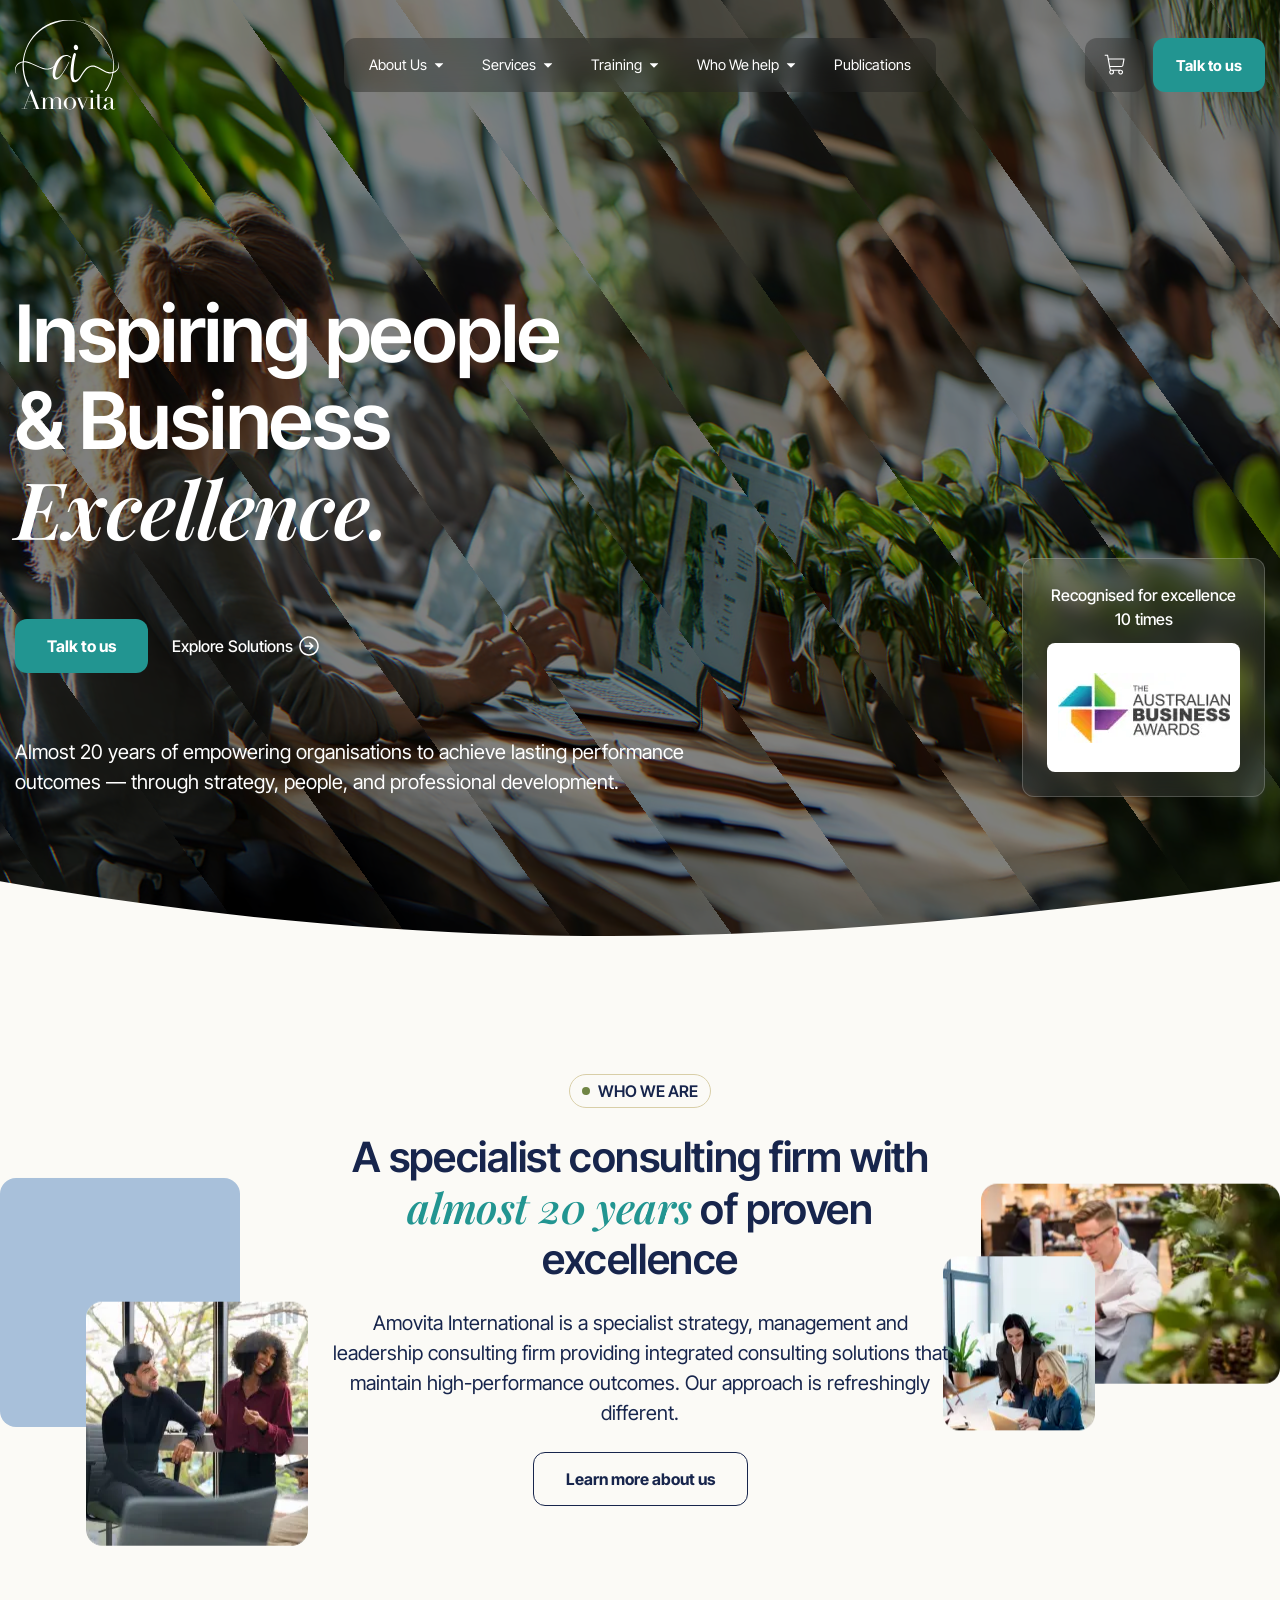
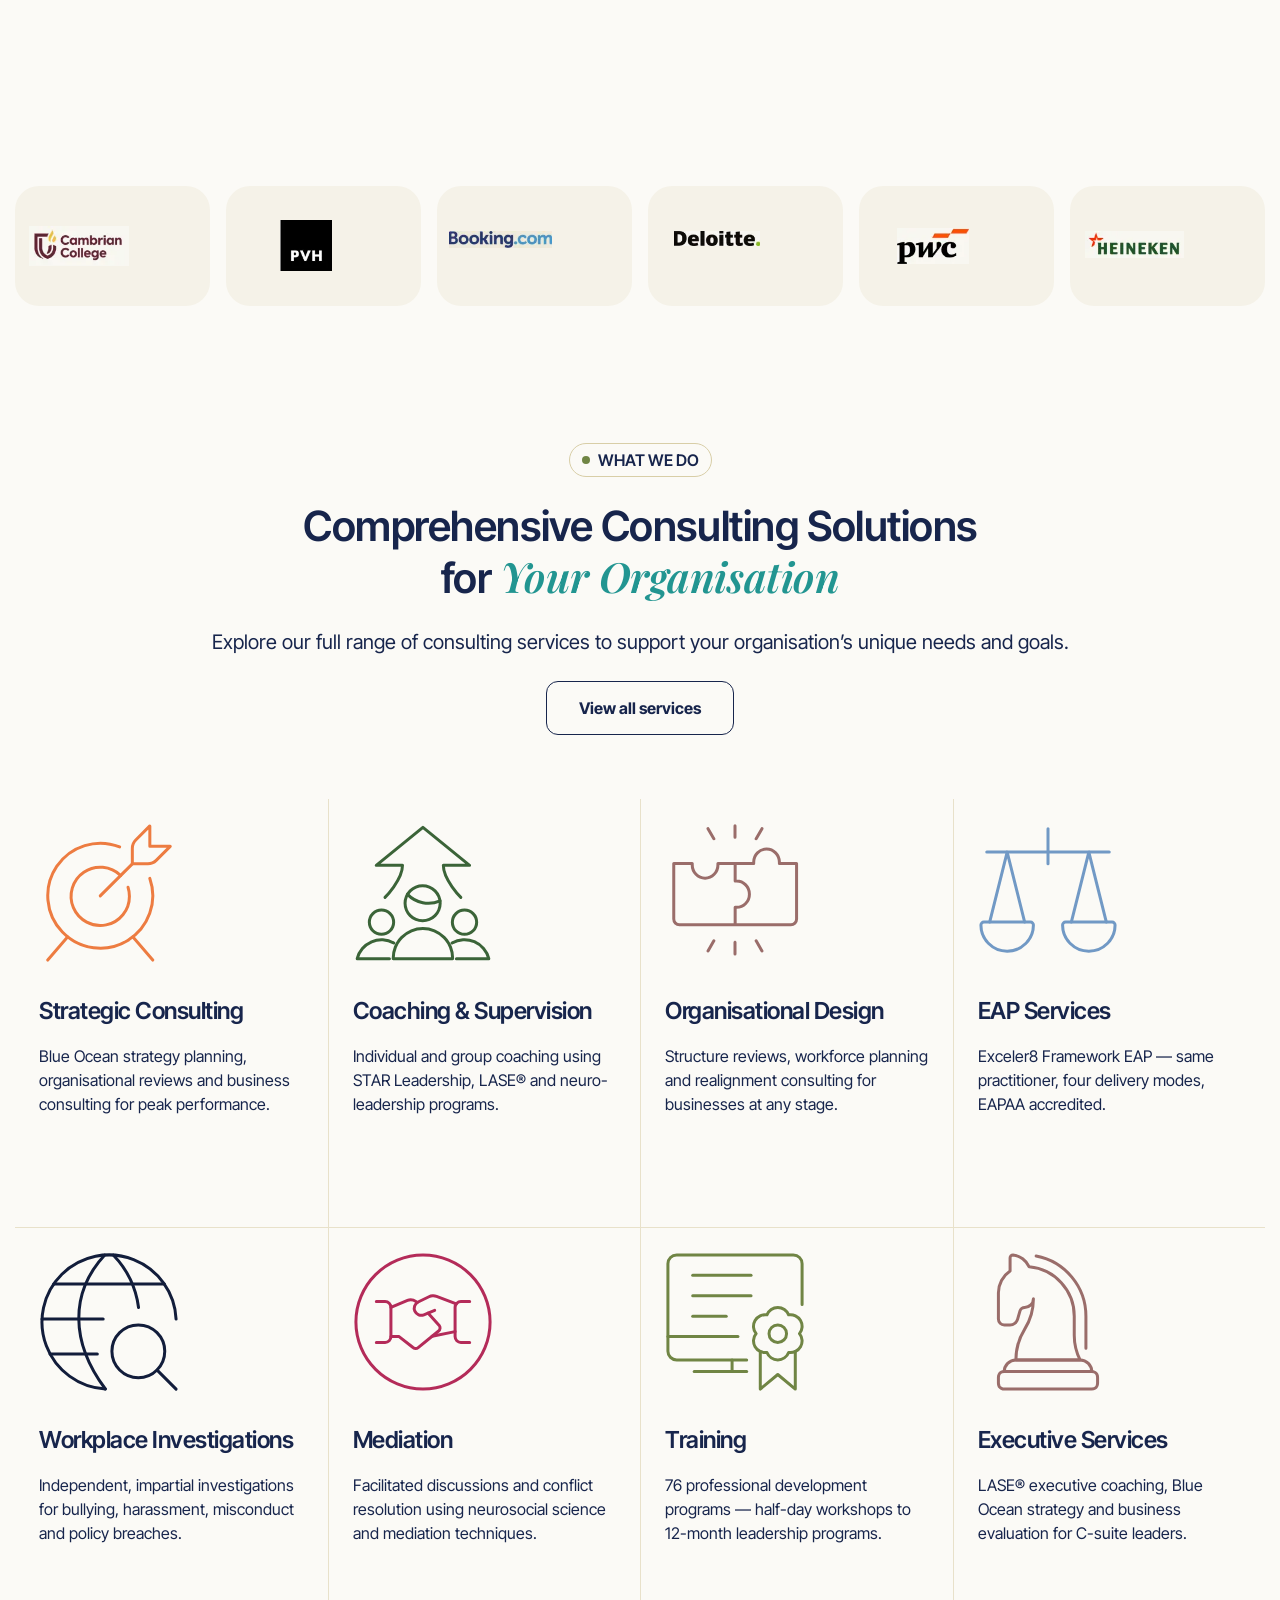
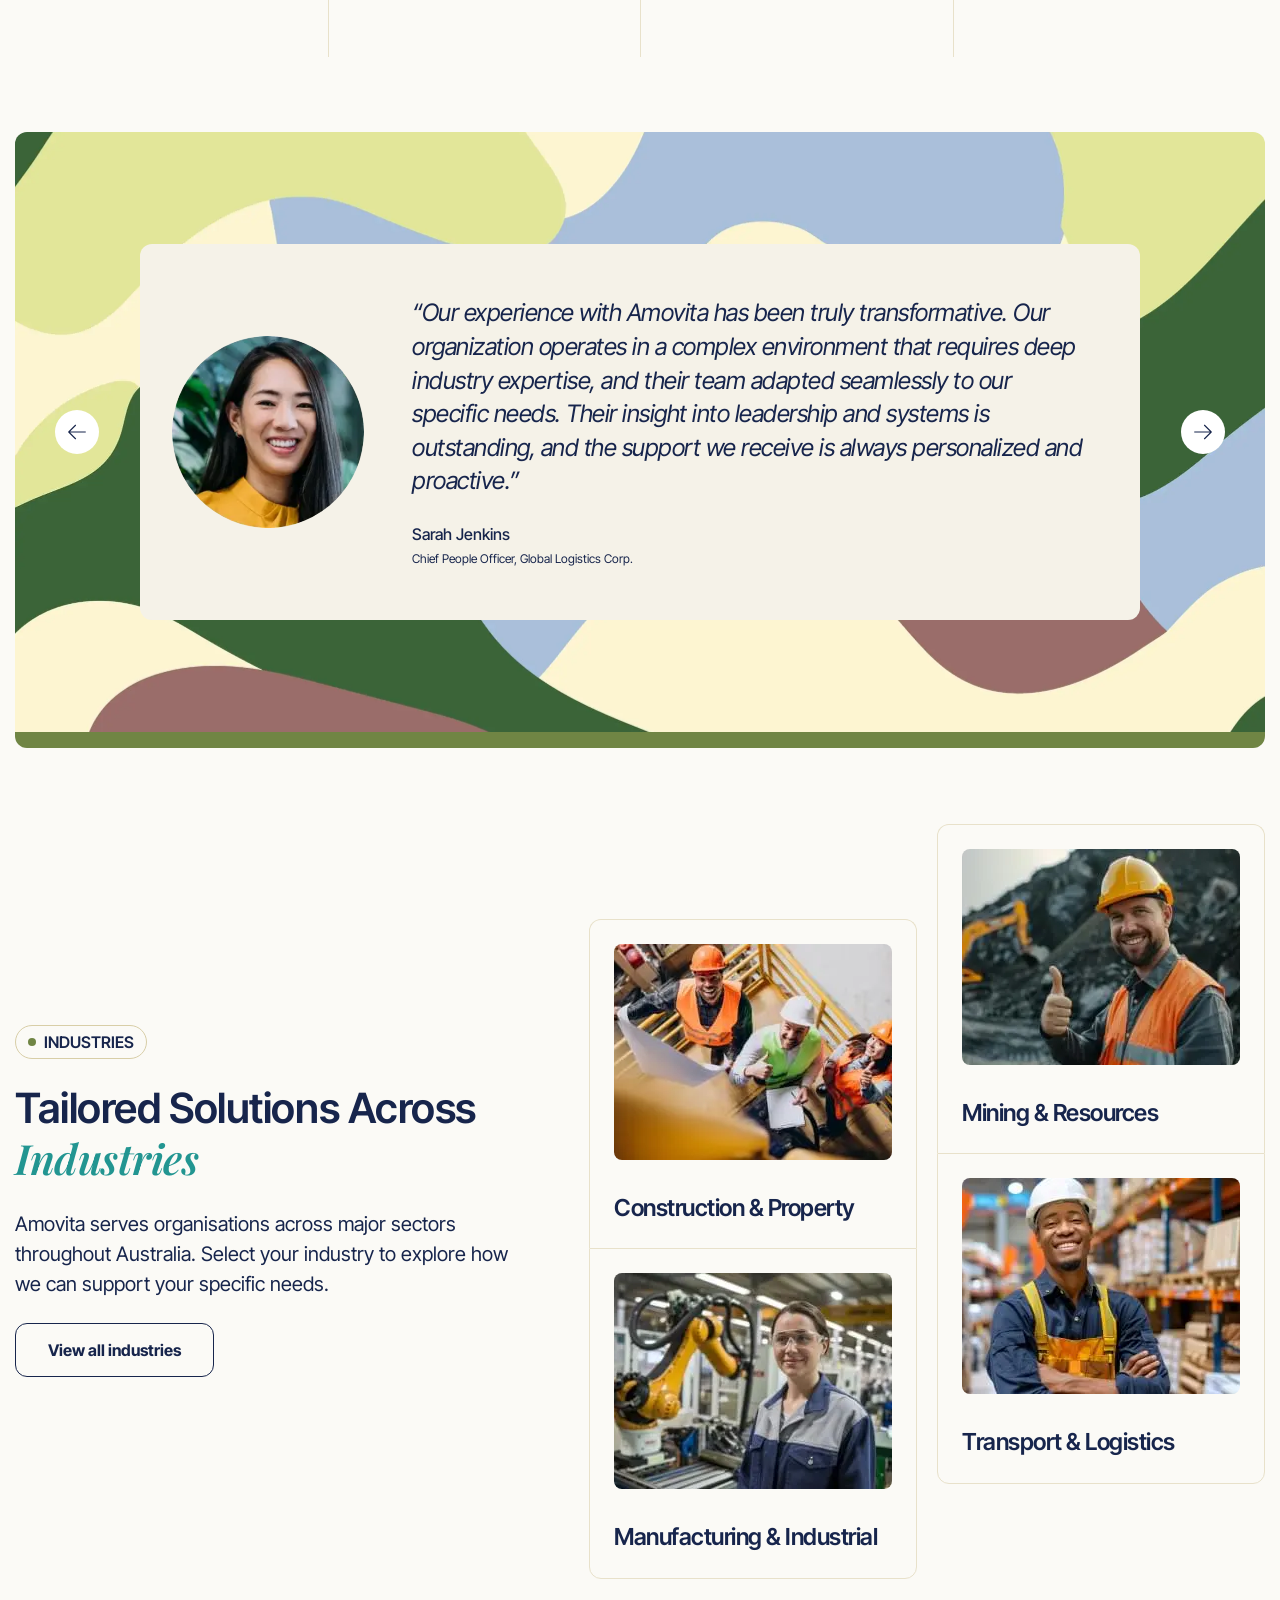
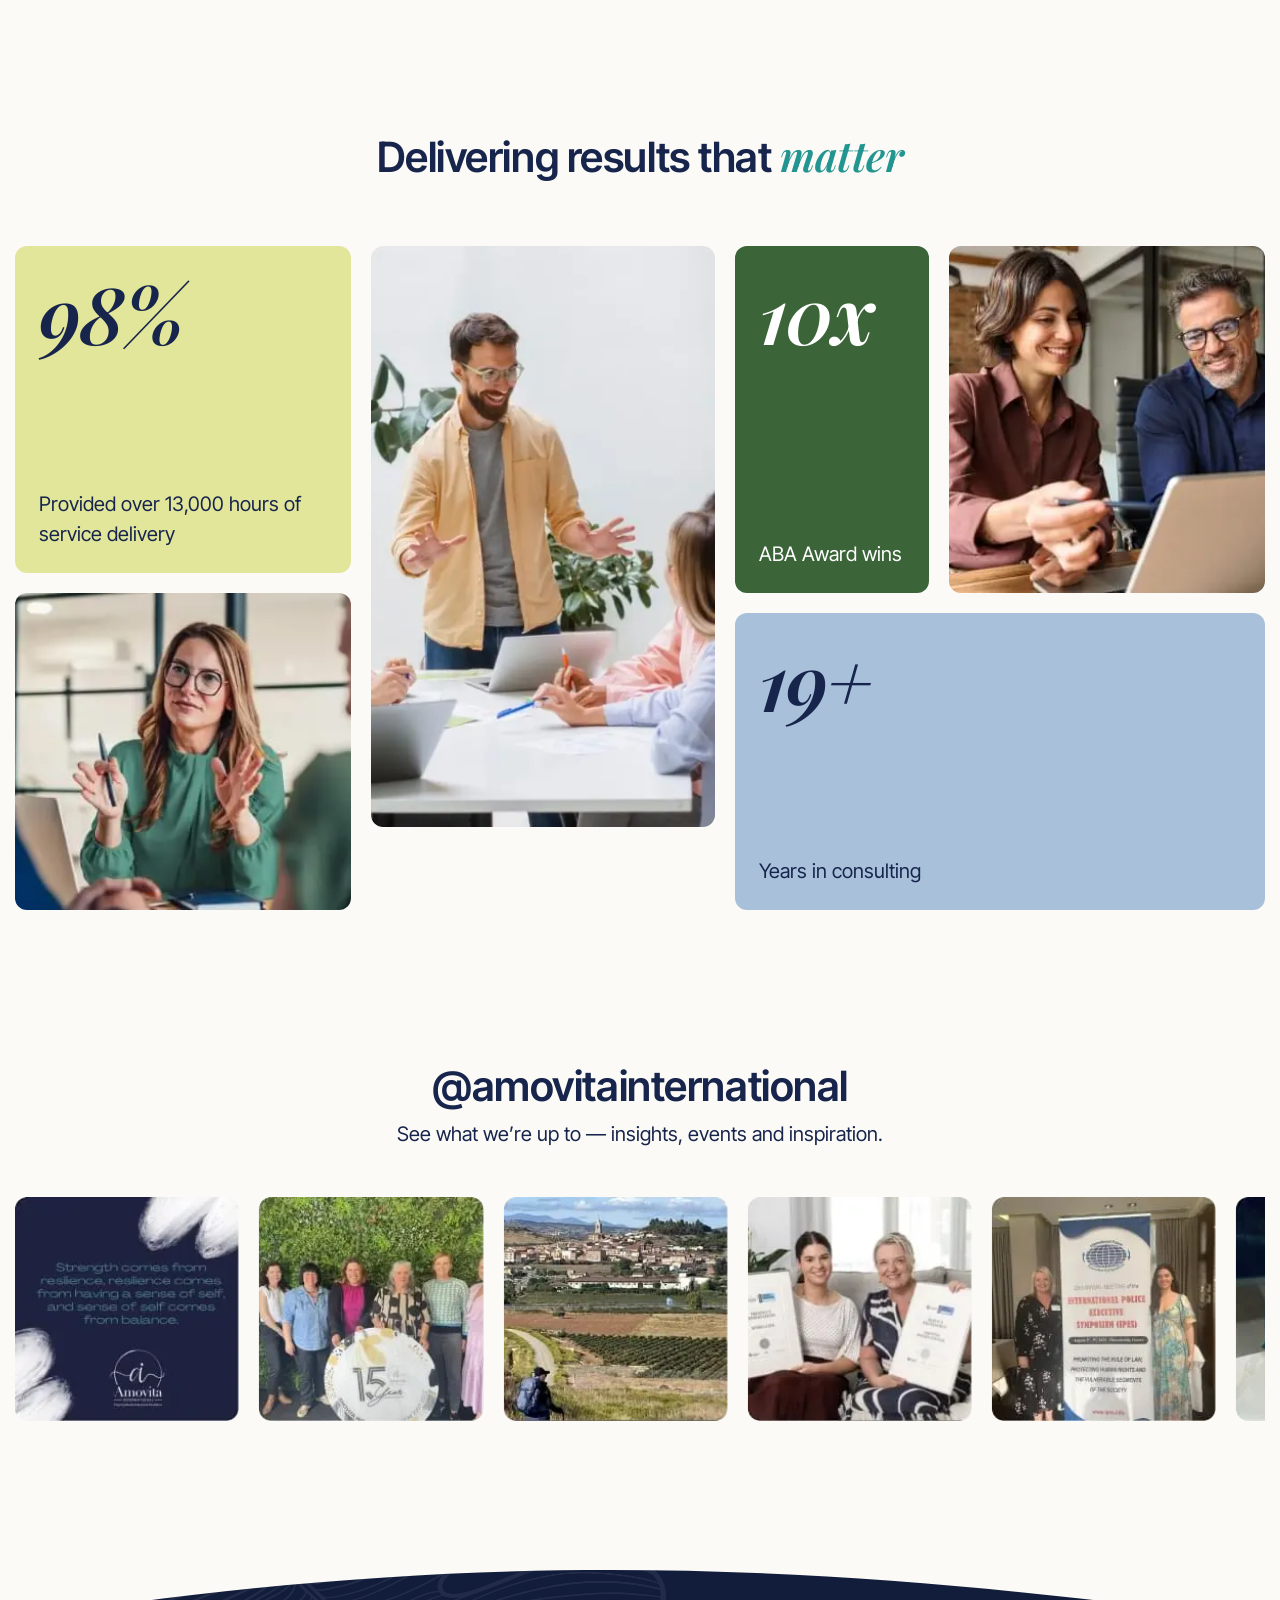
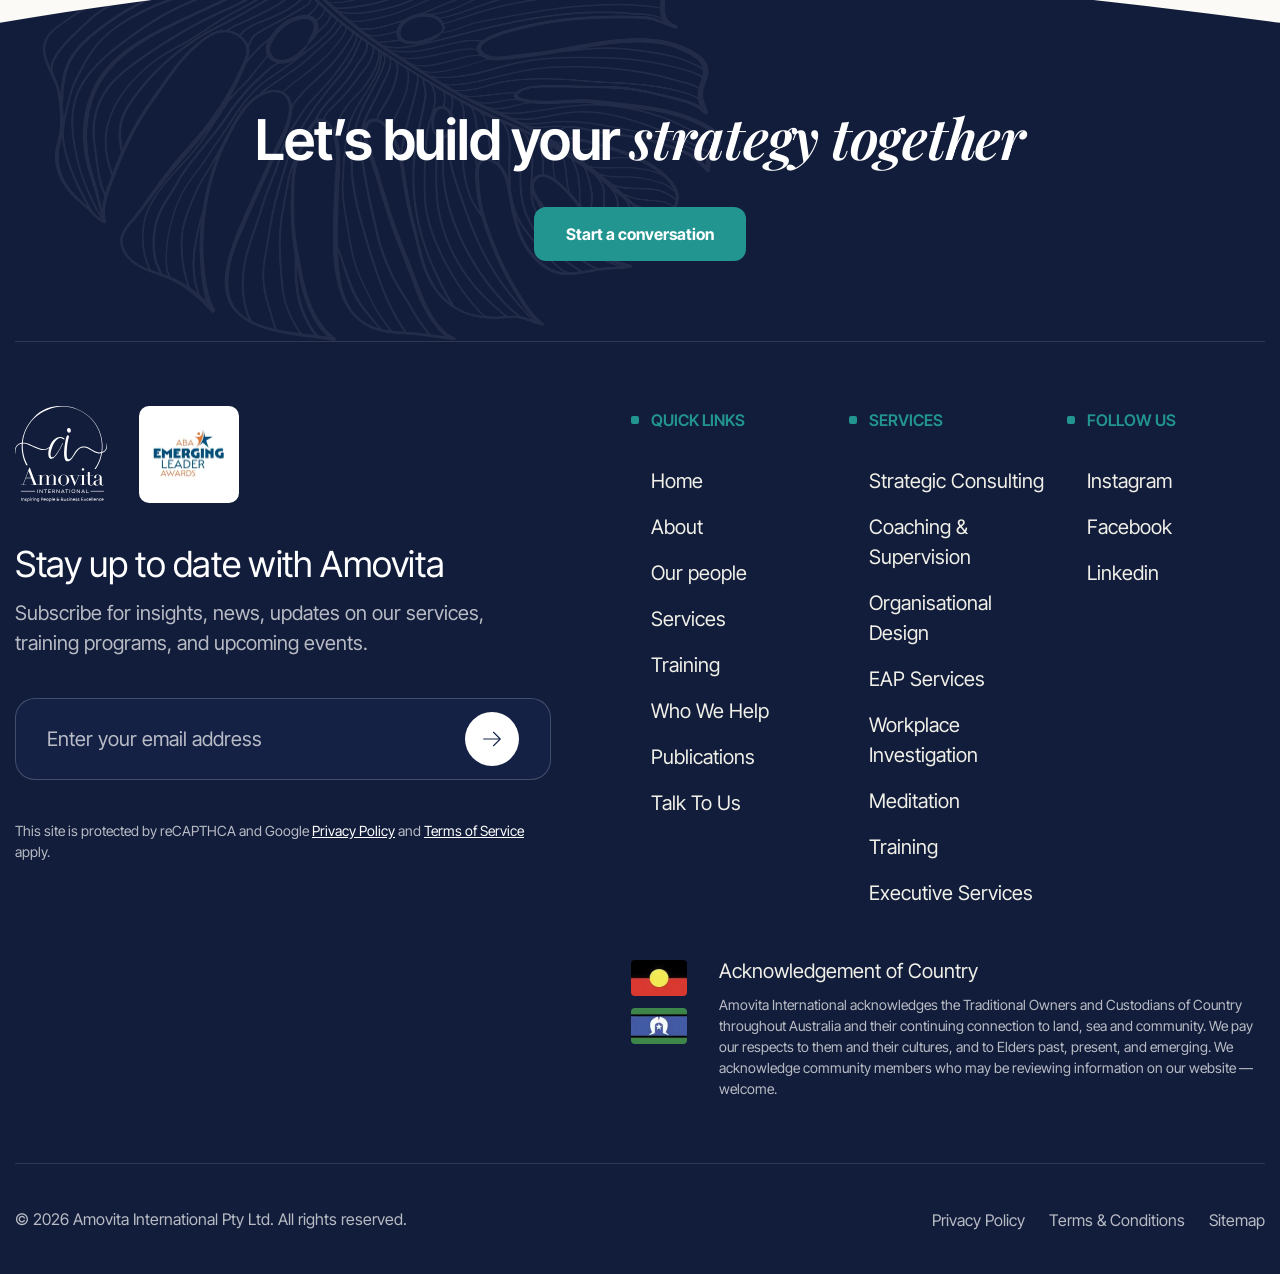
==== commit 371328d2: "traning overview page fixes" ====
--- a/index.html
+++ b/index.html
@@ -22,7 +22,7 @@
         profile); without it those ledes fell back to the 600 face and rendered too heavy. -->
 	<link rel="preconnect" href="https://fonts.googleapis.com">
 	<link rel="preconnect" href="https://fonts.gstatic.com" crossorigin>
-	<link rel="stylesheet" href="https://fonts.googleapis.com/css2?family=Inter+Tight:ital,wght@0,400;0,500;0,600;0,700;1,400&family=Playfair+Display:ital,wght@0,400;0,600;1,600&display=swap&_v=20260730111826">
+	<link rel="stylesheet" href="https://fonts.googleapis.com/css2?family=Inter+Tight:ital,wght@0,400;0,500;0,600;0,700;1,400&family=Playfair+Display:ital,wght@0,400;0,600;1,600&display=swap&_v=20260802154952">
 
 	<!-- Motion layer switch. Runs before the page paints, so elements that
         animate in start hidden instead of flashing into place first. With
@@ -32,7 +32,7 @@
 		document.documentElement.classList.add('anim');
 	</script>
 
-	<link rel="stylesheet" href="css/main.css?_v=20260730111826">
+	<link rel="stylesheet" href="css/main.css?_v=20260802154952">
 </head>
 
 <body class="page-home">
@@ -653,7 +653,7 @@
 		</footer>
 
 	</div>
-	<script src="js/main.js?_v=20260730111826"></script>
+	<script src="js/main.js?_v=20260802154952"></script>
 </body>
 
 </html>
--- a/css/main.css
+++ b/css/main.css
@@ -8149,10 +8149,10 @@
 .training-hero__media::before {
   content: "";
   position: absolute;
-  left: -1.5rem;
-  bottom: -1.5rem;
-  width: 8.75rem;
-  height: 8rem;
+  left: 0;
+  bottom: 0;
+  width: 20.01%;
+  height: 23.27%;
   background-color: #3b6438;
   border-radius: 1rem;
   z-index: 0;
@@ -8160,21 +8160,22 @@
 
 .training-hero__leaf {
   position: absolute;
-  top: -3.5rem;
-  right: -8.125rem;
-  width: 22.5rem;
-  height: auto;
-  opacity: .55;
-  z-index: 0;
+  top: 0;
+  left: 50.28%;
+  width: 49.72%;
+  height: 66.18%;
+  z-index: 1;
   pointer-events: none;
 }
 
 .training-hero__photo {
-  position: relative;
-  z-index: 1;
+  position: absolute;
+  top: 5.82%;
+  left: 13.6%;
+  width: 76.14%;
+  height: 88.91%;
+  z-index: 2;
   display: block;
-  width: 100%;
-  height: 100%;
   border-radius: 1rem;
   -o-object-fit: cover;
      object-fit: cover;
@@ -8231,7 +8232,7 @@
   -webkit-box-direction: normal;
       -ms-flex-direction: column;
           flex-direction: column;
-  gap: 2rem;
+  gap: 0;
   width: 100%;
   padding: 3rem;
   background-color: #e2e69a;
@@ -8240,15 +8241,12 @@
 
 .training-find__leaf {
   position: absolute;
-  inset: 0 0 0 auto;
-  height: 100%;
-  width: auto;
-  max-width: 26.25rem;
-  opacity: .5;
-  -o-object-fit: cover;
-     object-fit: cover;
-  -o-object-position: right center;
-     object-position: right center;
+  top: -95.37%;
+  left: 72.13%;
+  width: 49.49%;
+  height: 176.61%;
+  max-width: none;
+  opacity: .1;
   pointer-events: none;
   z-index: 0;
 }
@@ -8314,6 +8312,7 @@
       -ms-flex-align: stretch;
           align-items: stretch;
   width: 100%;
+  margin-top: 3rem;
 }
 
 .training-find__field {
@@ -8357,6 +8356,9 @@
 }
 
 .training-find__field_select {
+  -webkit-box-flex: 0;
+      -ms-flex: 0 1 19.375rem;
+          flex: 0 1 19.375rem;
   cursor: pointer;
   -webkit-box-pack: justify;
       -ms-flex-pack: justify;
@@ -8435,12 +8437,12 @@
   line-height: 1.5;
   letter-spacing: 0;
   color: #17254c;
+  margin-top: 1.25rem;
 }
 
 .training-find__note-link {
   color: #17254c;
   text-decoration: underline;
-  font-weight: 600;
 }
 
 .training-scale {
@@ -8482,7 +8484,7 @@
   -webkit-box-align: center;
       -ms-flex-align: center;
           align-items: center;
-  gap: 3rem;
+  gap: 4rem;
 }
 
 .training-scale__head {
@@ -8496,7 +8498,7 @@
   -webkit-box-align: center;
       -ms-flex-align: center;
           align-items: center;
-  gap: 0.75rem;
+  gap: 1.5rem;
   max-width: 48.75rem;
   text-align: center;
 }
@@ -8538,11 +8540,12 @@
 .training-scale__grid {
   display: -ms-grid;
   display: grid;
-  -ms-grid-columns: (1fr)[4];
-  grid-template-columns: repeat(4, 1fr);
-  -ms-grid-rows: (minmax(0, 10.625rem))[2];
-  grid-template-rows: repeat(2, minmax(0, 10.625rem));
-  gap: 2rem;
+  -ms-grid-columns: 372fr 382fr 222fr 376fr;
+  grid-template-columns: 372fr 382fr 222fr 376fr;
+  -ms-grid-rows: 327fr 297fr;
+  grid-template-rows: 327fr 297fr;
+  aspect-ratio: 1412/644;
+  gap: 1.25rem;
   width: 100%;
 }
 
@@ -9516,92 +9519,6 @@
   background-color: #fff;
 }
 
-.training-month {
-  display: -webkit-box;
-  display: -ms-flexbox;
-  display: flex;
-  -webkit-box-align: center;
-      -ms-flex-align: center;
-          align-items: center;
-  gap: 2rem;
-}
-
-.training-month__nav {
-  display: -webkit-box;
-  display: -ms-flexbox;
-  display: flex;
-  -webkit-box-align: center;
-      -ms-flex-align: center;
-          align-items: center;
-  gap: 0.75rem;
-}
-
-.training-month__btn {
-  display: -webkit-inline-box;
-  display: -ms-inline-flexbox;
-  display: inline-flex;
-  -webkit-box-align: center;
-      -ms-flex-align: center;
-          align-items: center;
-  -webkit-box-pack: center;
-      -ms-flex-pack: center;
-          justify-content: center;
-  -webkit-box-flex: 0;
-      -ms-flex: 0 0 auto;
-          flex: 0 0 auto;
-  width: 2.75rem;
-  height: 2.75rem;
-  background-color: rgba(0,0,0,0);
-  border: 1px solid #d8cea7;
-  border-radius: 6.25rem;
-  cursor: pointer;
-  -webkit-transition: border-color .3s ease,color .3s ease;
-  transition: border-color .3s ease,color .3s ease;
-  color: #17254c;
-}
-
-.training-month__btn svg {
-  width: 1.25rem;
-  height: 1.25rem;
-}
-
-.training-month__divider {
-  display: inline-block;
-  -webkit-box-flex: 0;
-      -ms-flex: 0 0 auto;
-          flex: 0 0 auto;
-  width: 1px;
-  height: 1.5rem;
-  background-color: #e8e1ca;
-}
-
-.training-month__current {
-  display: -webkit-box;
-  display: -ms-flexbox;
-  display: flex;
-  -webkit-box-align: center;
-      -ms-flex-align: center;
-          align-items: center;
-  gap: 0.5rem;
-  background: none;
-  border: 0;
-  padding: 0;
-  cursor: pointer;
-}
-
-.training-month__label {
-  font-family: "Inter Tight",sans-serif;
-  font-weight: 400;
-  font-size: 1.75rem;
-  line-height: 1.5;
-  color: #17254c;
-}
-
-.training-month__caret {
-  width: 1.25rem;
-  height: 1.25rem;
-}
-
 .training-card {
   display: -webkit-box;
   display: -ms-flexbox;
@@ -9857,126 +9774,6 @@
   gap: 1.5rem;
 }
 
-.training-monthpicker {
-  position: fixed;
-  z-index: 120;
-  width: 18rem;
-  display: -webkit-box;
-  display: -ms-flexbox;
-  display: flex;
-  -webkit-box-orient: vertical;
-  -webkit-box-direction: normal;
-      -ms-flex-direction: column;
-          flex-direction: column;
-  gap: 1rem;
-  padding: 1.25rem;
-  background-color: #fff;
-  border: 1px solid #e8e1ca;
-  border-radius: 0.75rem;
-  -webkit-box-shadow: 0 1.125rem 3rem rgba(23,37,76,.16);
-          box-shadow: 0 1.125rem 3rem rgba(23,37,76,.16);
-}
-
-.training-monthpicker[hidden] {
-  display: none;
-}
-
-.training-monthpicker__head {
-  display: -webkit-box;
-  display: -ms-flexbox;
-  display: flex;
-  -webkit-box-align: center;
-      -ms-flex-align: center;
-          align-items: center;
-  -webkit-box-pack: justify;
-      -ms-flex-pack: justify;
-          justify-content: space-between;
-  gap: 1rem;
-}
-
-.training-monthpicker__year {
-  font-family: "Inter Tight",sans-serif;
-  font-weight: 600;
-}
-
-@supports (font-size: clamp( 1.25rem , 1.1786987522rem  +  0.3565062389vw , 1.5rem )) {
-  .training-monthpicker__year {
-    font-size: clamp( 1.25rem , 1.1786987522rem  +  0.3565062389vw , 1.5rem );
-  }
-}
-
-@supports not (font-size: clamp( 1.25rem , 1.1786987522rem  +  0.3565062389vw , 1.5rem )) {
-  .training-monthpicker__year {
-    font-size: calc(1.25rem + 0.25*(100vw - 20rem)/70.125);
-  }
-}
-
-.training-monthpicker__year {
-  line-height: 1.4;
-  letter-spacing: -0.5px;
-  color: #17254c;
-}
-
-.training-monthpicker__ybtn {
-  display: -webkit-inline-box;
-  display: -ms-inline-flexbox;
-  display: inline-flex;
-  -webkit-box-align: center;
-      -ms-flex-align: center;
-          align-items: center;
-  -webkit-box-pack: center;
-      -ms-flex-pack: center;
-          justify-content: center;
-  -webkit-box-flex: 0;
-      -ms-flex: 0 0 auto;
-          flex: 0 0 auto;
-  width: 2.25rem;
-  height: 2.25rem;
-  color: #17254c;
-  background-color: rgba(0,0,0,0);
-  border: 1px solid #d8cea7;
-  border-radius: 6.25rem;
-  cursor: pointer;
-  -webkit-transition: border-color .3s ease,color .3s ease;
-  transition: border-color .3s ease,color .3s ease;
-}
-
-.training-monthpicker__grid {
-  display: -ms-grid;
-  display: grid;
-  -ms-grid-columns: (1fr)[3];
-  grid-template-columns: repeat(3, 1fr);
-  gap: 0.5rem;
-}
-
-.training-monthpicker__month {
-  padding: 0.625rem 0;
-  font-family: "Inter Tight",sans-serif;
-  font-weight: 400;
-  font-size: 1rem;
-  line-height: 1.5;
-  letter-spacing: 0;
-  font-weight: 600;
-  color: #17254c;
-  background-color: rgba(0,0,0,0);
-  border: 1px solid #e8e1ca;
-  border-radius: 0.5rem;
-  cursor: pointer;
-  -webkit-transition: background-color .2s ease,border-color .2s ease,color .2s ease;
-  transition: background-color .2s ease,border-color .2s ease,color .2s ease;
-}
-
-.training-monthpicker__month_current {
-  background-color: #17254c;
-  border-color: #17254c;
-  color: #fff;
-}
-
-.training-monthpicker__month:focus-visible {
-  outline: 2px solid #229591;
-  outline-offset: 2px;
-}
-
 .who-help-hero {
   position: relative;
   background-color: #f5f2e8;
@@ -13146,6 +12943,7 @@
     -ms-grid-rows: none;
     grid-template-rows: none;
     grid-auto-rows: 13.75rem;
+    aspect-ratio: auto;
   }
 
   .training-scale__grid .training-scale__card,
@@ -15329,20 +15127,6 @@
     background-color: hsla(0,0%,100%,.45);
   }
 
-  .training-month__btn:hover {
-    border-color: #229591;
-    color: #229591;
-  }
-
-  .training-monthpicker__ybtn:hover {
-    border-color: #229591;
-    color: #229591;
-  }
-
-  .training-monthpicker__month:hover {
-    border-color: #229591;
-  }
-
   .who-help-hero a.who-help-hero__crumb:hover {
     color: #17254c;
   }
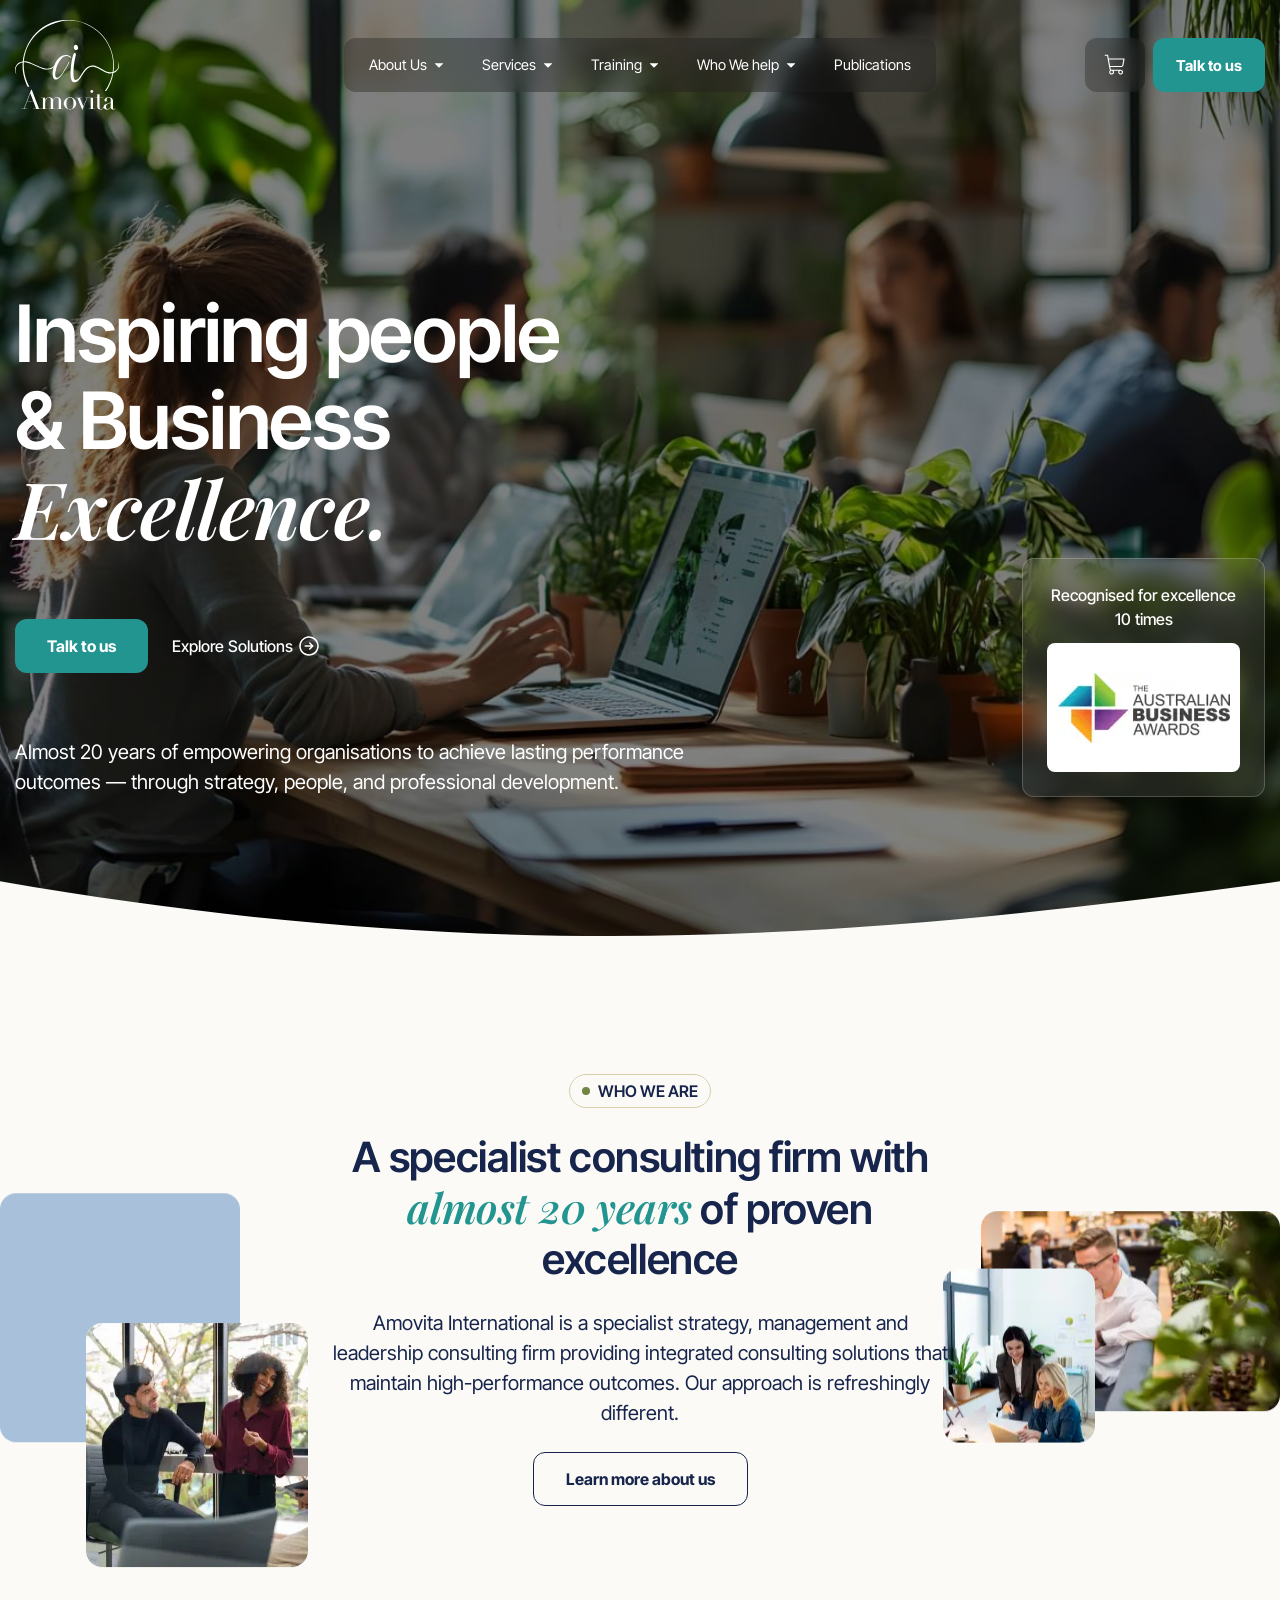
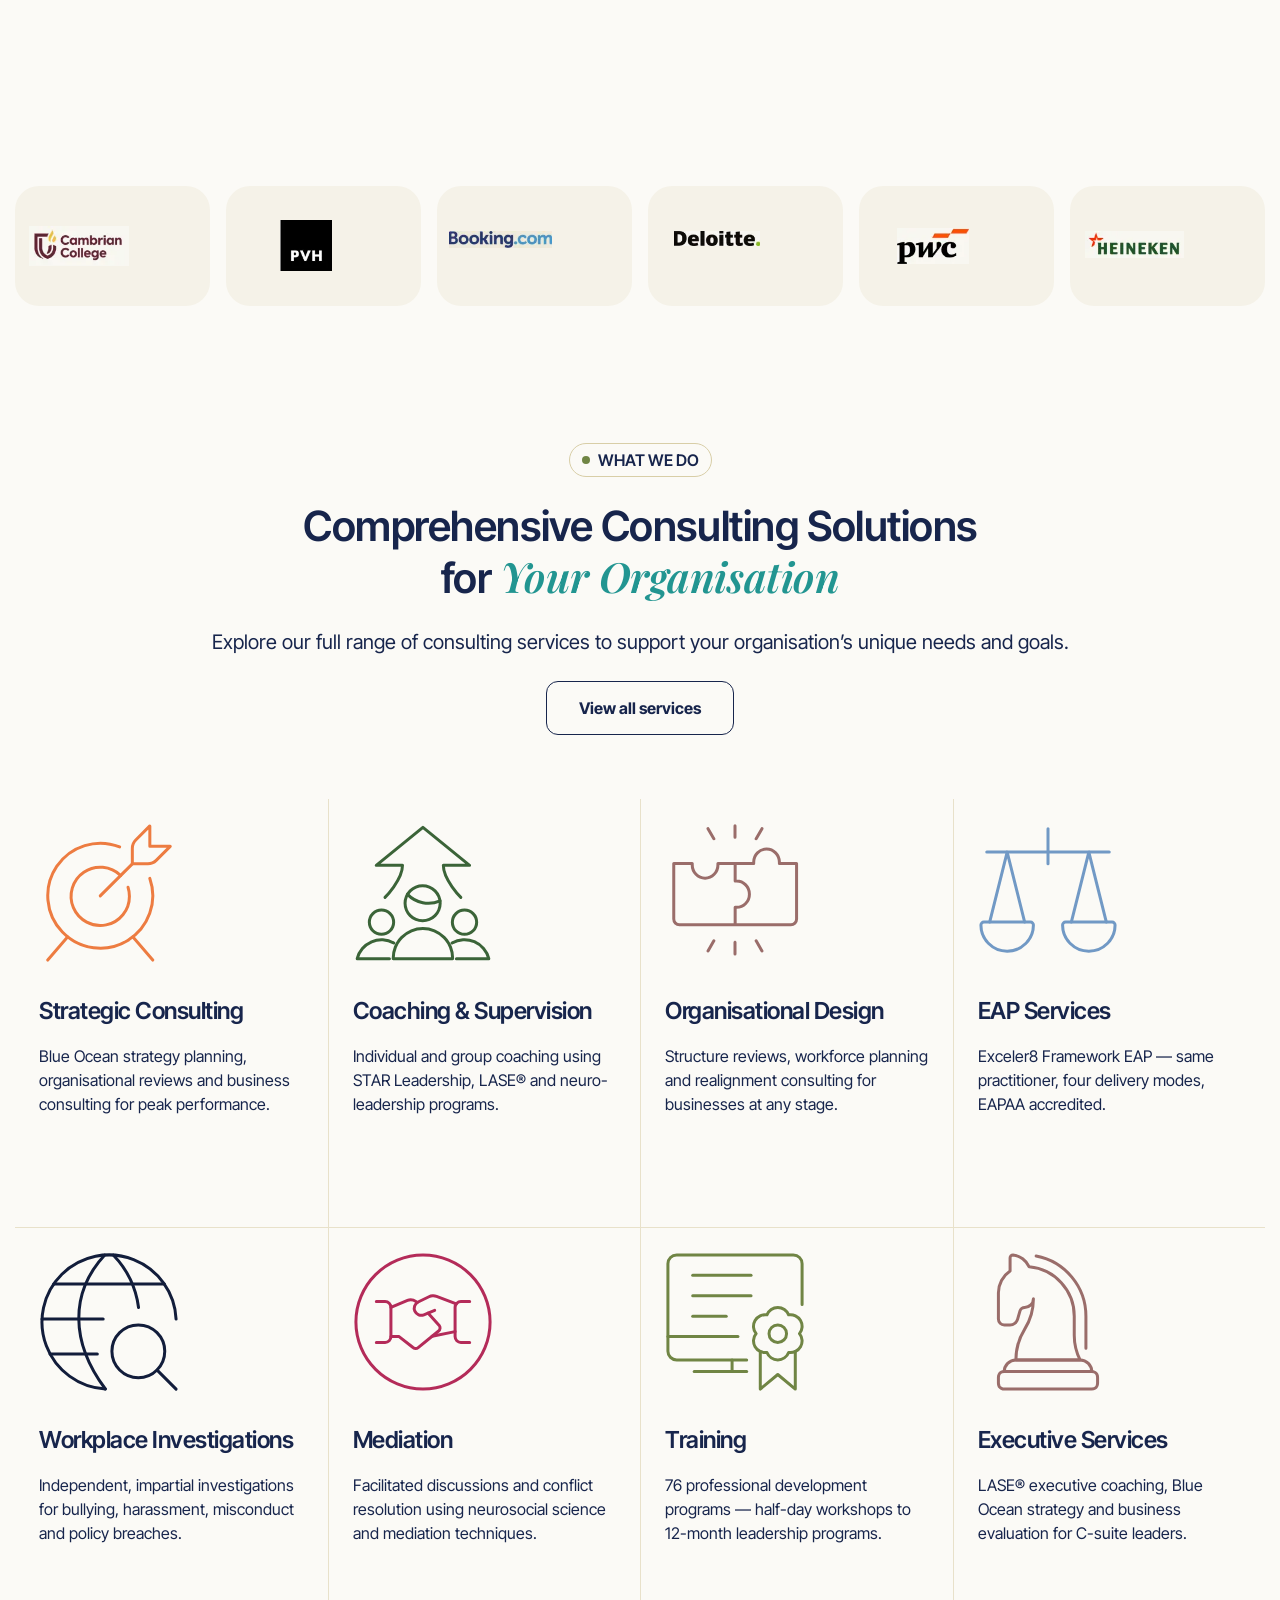
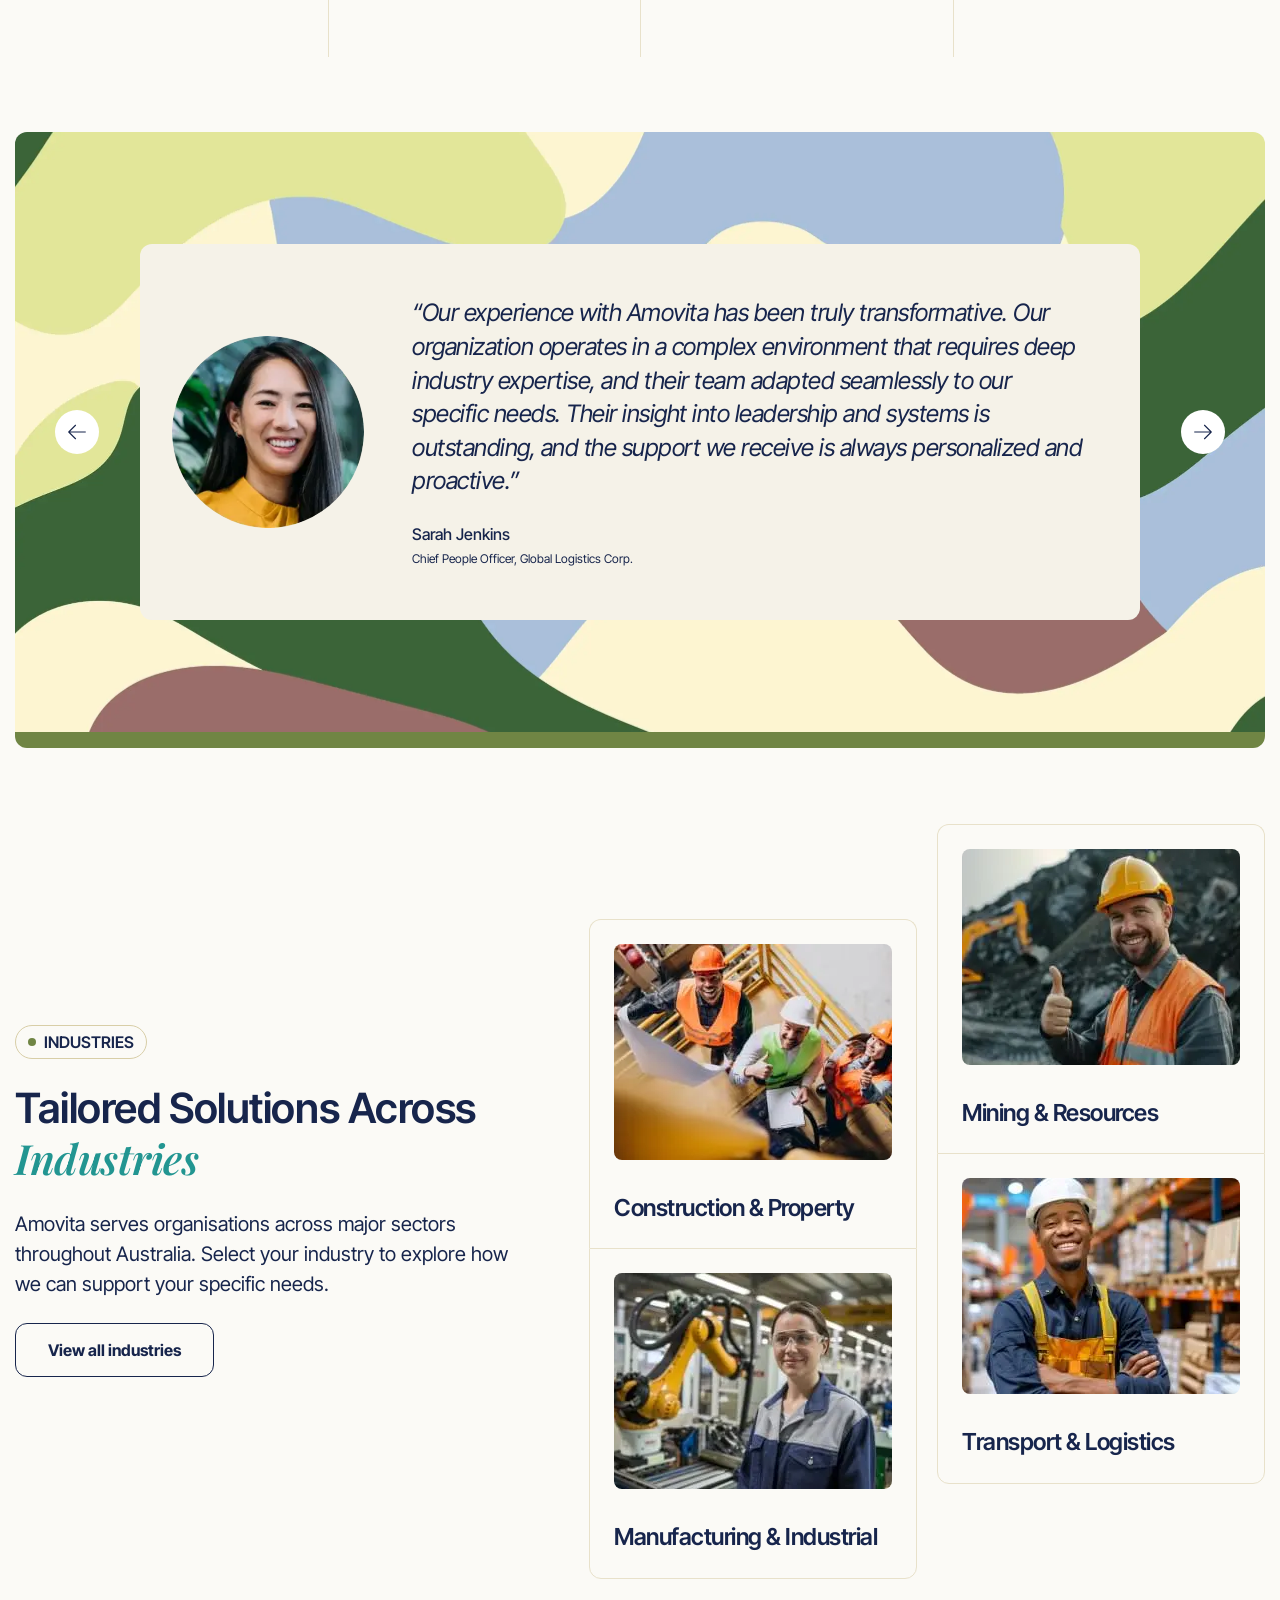
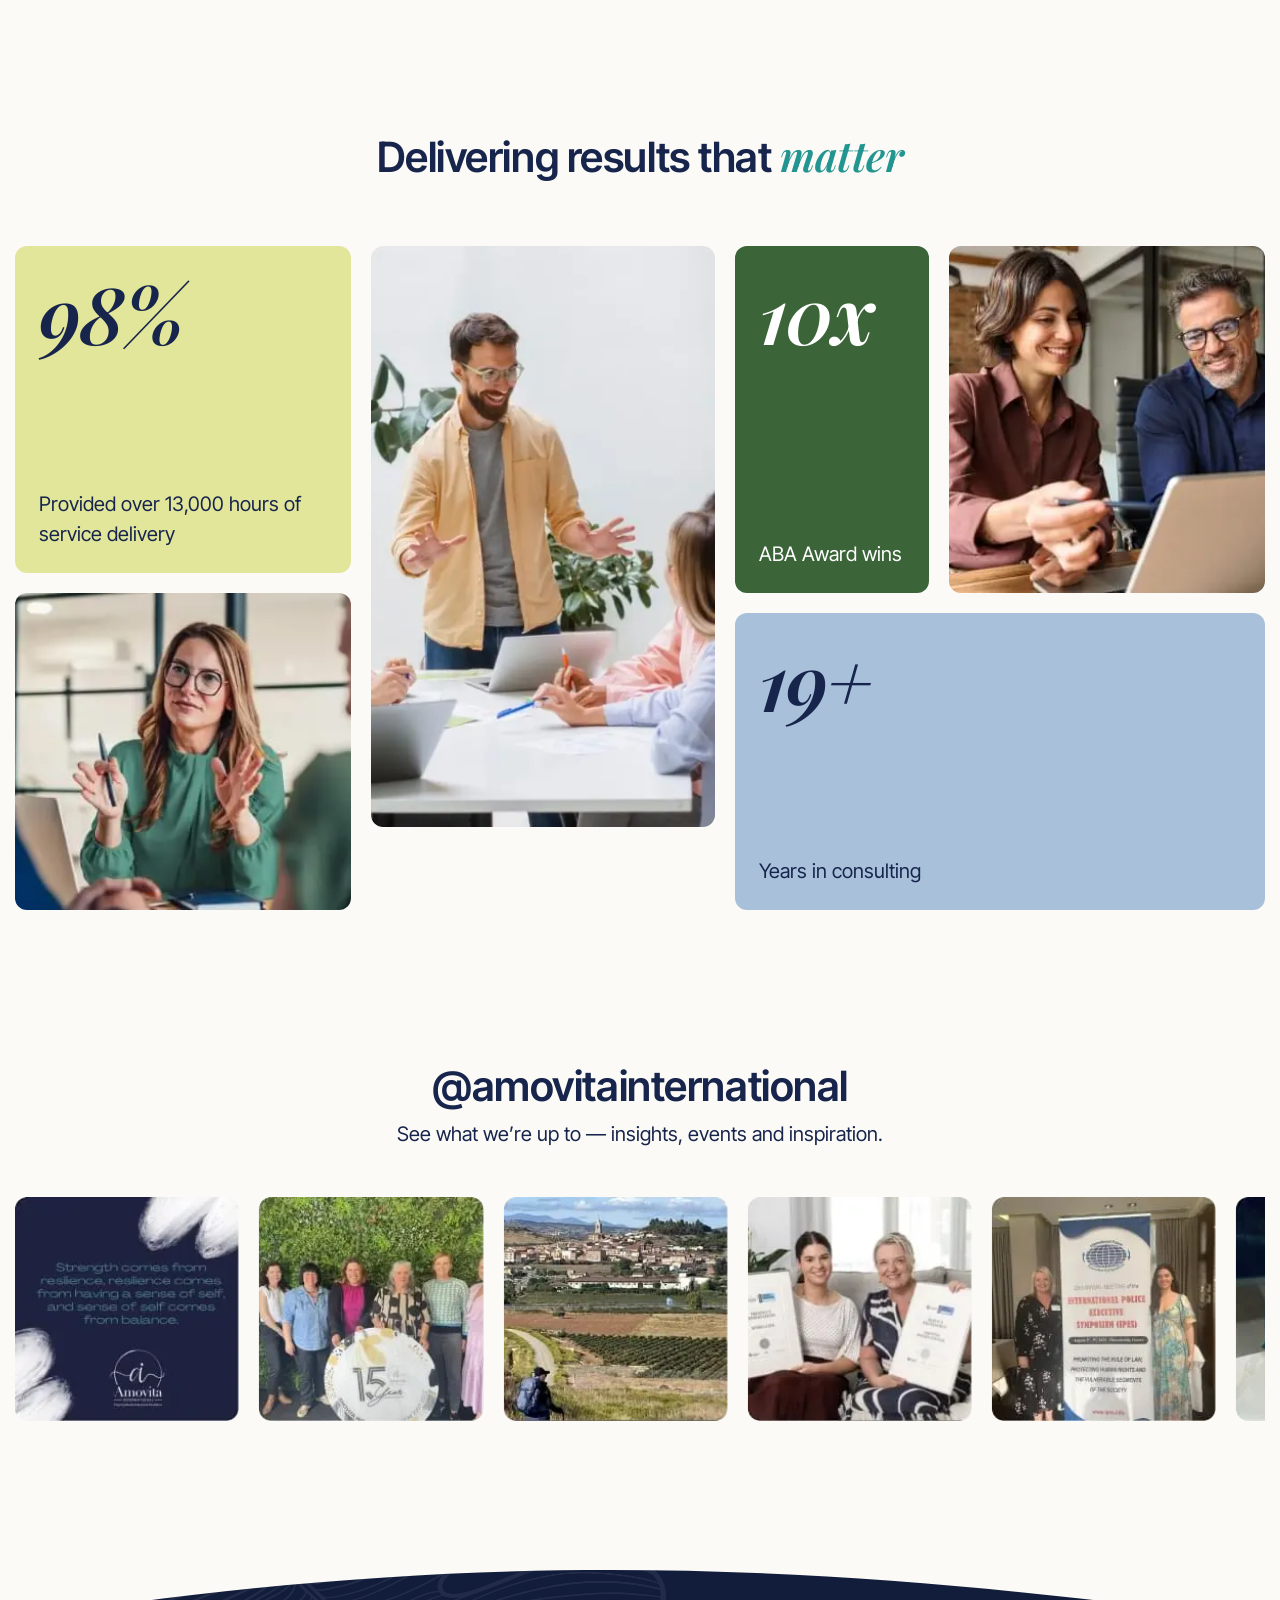
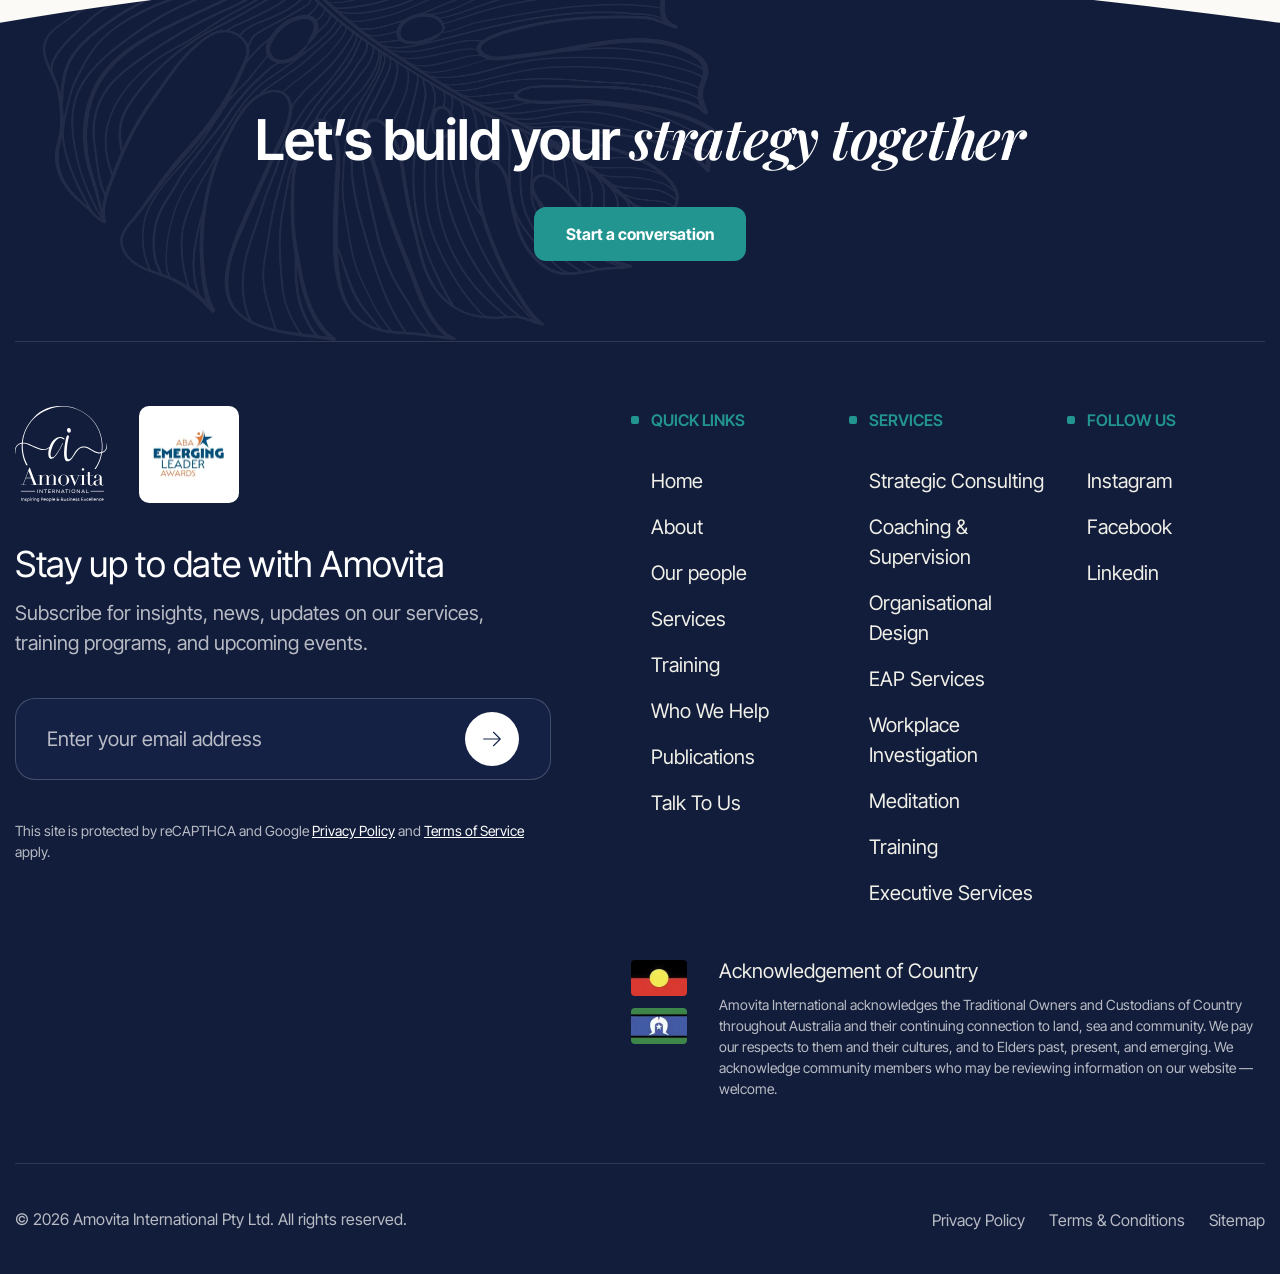
==== commit c0cfea08: "Client fixes" ====
--- a/index.html
+++ b/index.html
@@ -22,7 +22,7 @@
         profile); without it those ledes fell back to the 600 face and rendered too heavy. -->
 	<link rel="preconnect" href="https://fonts.googleapis.com">
 	<link rel="preconnect" href="https://fonts.gstatic.com" crossorigin>
-	<link rel="stylesheet" href="https://fonts.googleapis.com/css2?family=Inter+Tight:ital,wght@0,400;0,500;0,600;0,700;1,400&family=Playfair+Display:ital,wght@0,400;0,600;1,600&display=swap&_v=20260802154952">
+	<link rel="stylesheet" href="https://fonts.googleapis.com/css2?family=Inter+Tight:ital,wght@0,400;0,500;0,600;0,700;1,400&family=Playfair+Display:ital,wght@0,400;0,600;1,600&display=swap&_v=20260803054805">
 
 	<!-- Motion layer switch. Runs before the page paints, so elements that
         animate in start hidden instead of flashing into place first. With
@@ -32,7 +32,7 @@
 		document.documentElement.classList.add('anim');
 	</script>
 
-	<link rel="stylesheet" href="css/main.css?_v=20260802154952">
+	<link rel="stylesheet" href="css/main.css?_v=20260803054805">
 </head>
 
 <body class="page-home">
@@ -653,7 +653,7 @@
 		</footer>
 
 	</div>
-	<script src="js/main.js?_v=20260802154952"></script>
+	<script src="js/main.js?_v=20260803054805"></script>
 </body>
 
 </html>
--- a/css/main.css
+++ b/css/main.css
@@ -9240,7 +9240,6 @@
   left: 48.63%;
   width: 51.37%;
   height: 57.68%;
-  opacity: .25;
   pointer-events: none;
 }
 
@@ -10989,11 +10988,32 @@
 .industry-form {
   position: relative;
   width: 100%;
-  padding: 2.5rem;
+}
+
+@supports (padding-inline: clamp( 2rem , -1.1875rem  +  6.640625vw , 6.25rem )) {
+  .industry-form {
+    padding-inline: clamp( 2rem , -1.1875rem  +  6.640625vw , 6.25rem );
+  }
+}
+
+@supports not (padding-inline: clamp( 2rem , -1.1875rem  +  6.640625vw , 6.25rem )) {
+  .industry-form {
+    padding-inline: calc(2rem + 4.25*(100vw - 48rem)/64);
+  }
+}
+
+.industry-form {
+  padding-top: 5rem;
+  padding-bottom: 3rem;
   background-color: #fff;
-  border-radius: 1.25rem;
+  border-radius: 0.75rem;
+  -webkit-box-shadow: 0 0.25rem 0.75rem rgba(23,37,76,.03);
+          box-shadow: 0 0.25rem 0.75rem rgba(23,37,76,.03);
   overflow: hidden;
 }
+
+.no-webp .industry-form::before {
+  background: url("../img/common/testimonial-bg.jpg") center/cover no-repeat; }
 
 .industry-form::before {
   content: "";
@@ -11001,9 +11021,7 @@
   top: 0;
   left: 0;
   right: 0;
-  height: 0.375rem;
-  background: -webkit-gradient(linear, left top, right top, from(#229591), to(#708544));
-  background: linear-gradient(90deg, #229591, #708544);
+  height: 0.5rem;
 }
 
 .industry-form__title {
@@ -11035,7 +11053,7 @@
   display: grid;
   -ms-grid-columns: 1fr 1fr;
   grid-template-columns: 1fr 1fr;
-  gap: 1.25rem;
+  gap: 1.5rem 1.25rem;
 }
 
 .industry-form__field {
@@ -11054,8 +11072,8 @@
   width: 100%;
   height: 3.375rem;
   padding-inline: 1.25rem;
-  background-color: #fbfaf6;
-  border: 1px solid #e8e1ca;
+  background-color: #fff;
+  border: 1px solid #17254c;
   border-radius: 0.75rem;
   font-family: "Inter Tight",sans-serif;
   font-weight: 400;
@@ -15236,4 +15254,6 @@
 
 .webp .service-form::before { background: url(../img/common/testimonial-bg.webp) center/cover no-repeat; }
 
+.webp .industry-form::before { background: url(../img/common/testimonial-bg.webp) center/cover no-repeat; }
+
 .webp .contact-form::before { background: url(../img/common/testimonial-bg.webp) center/cover no-repeat; }
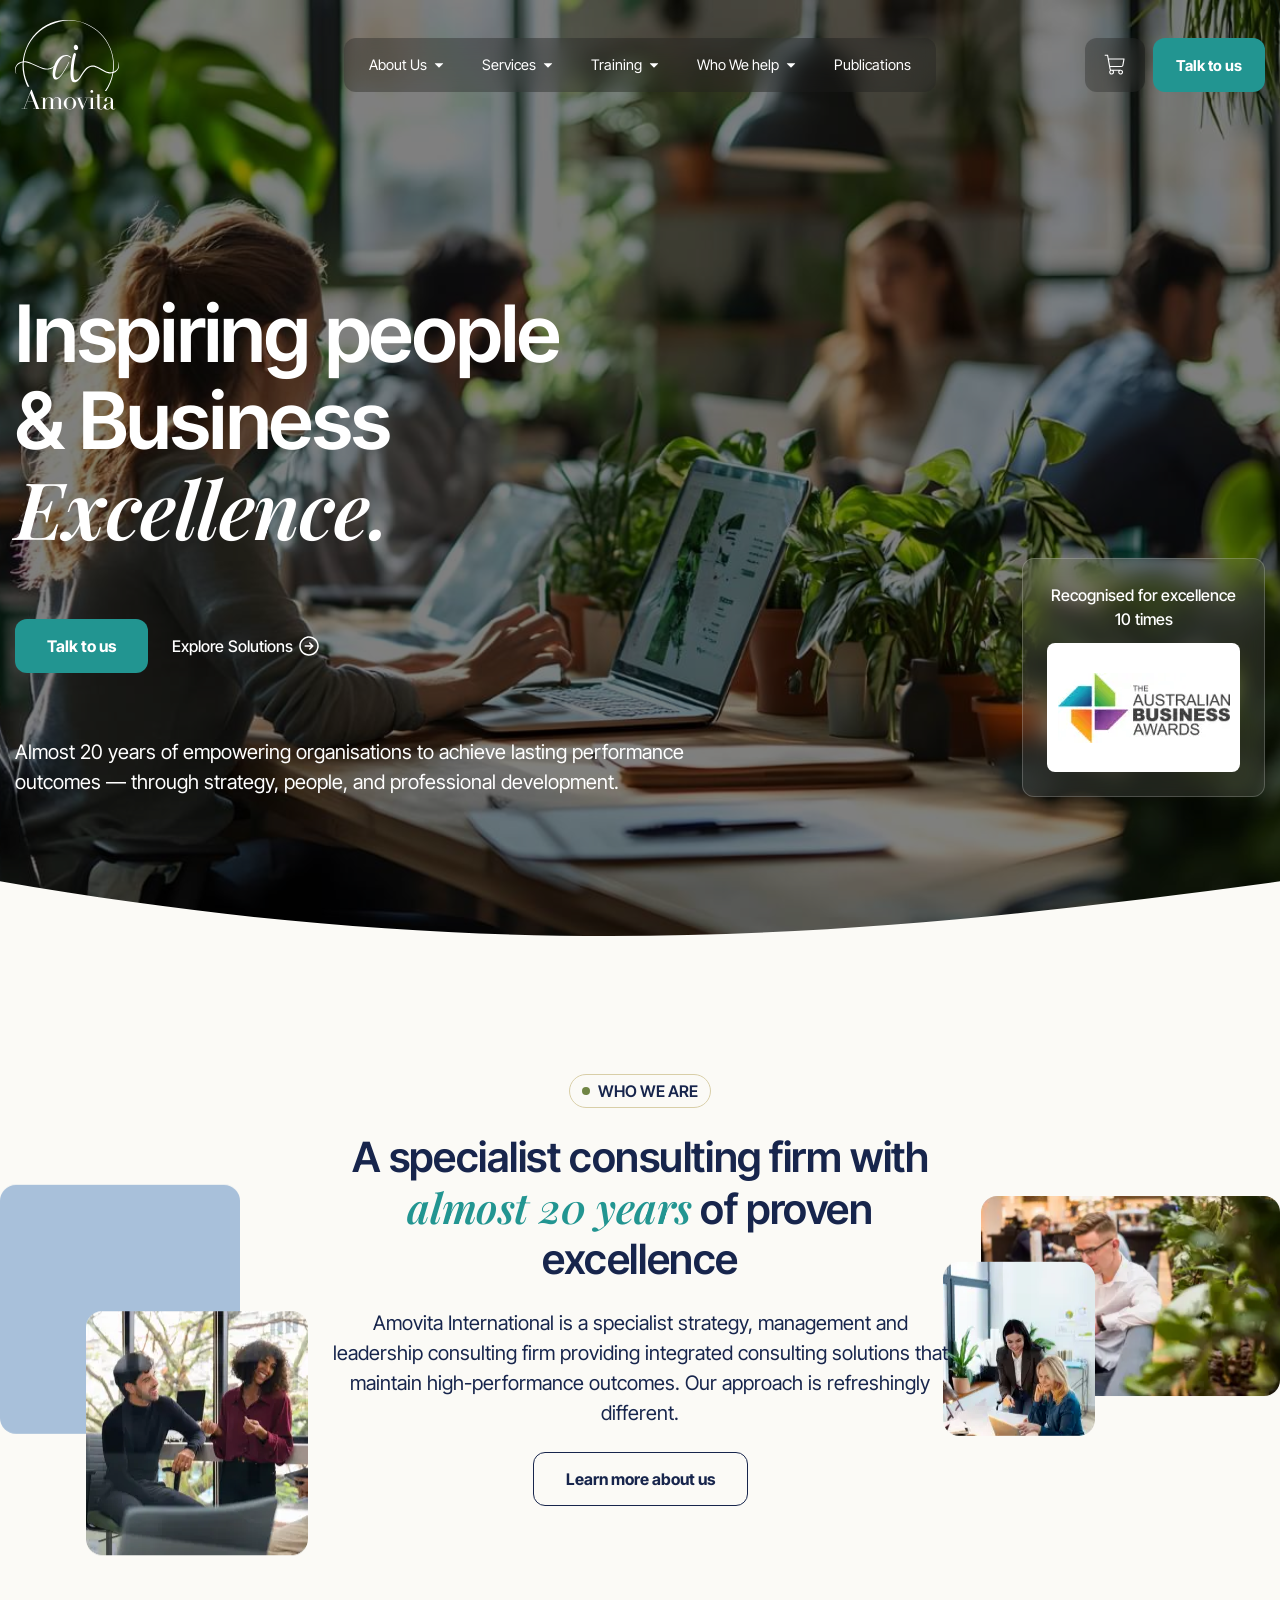
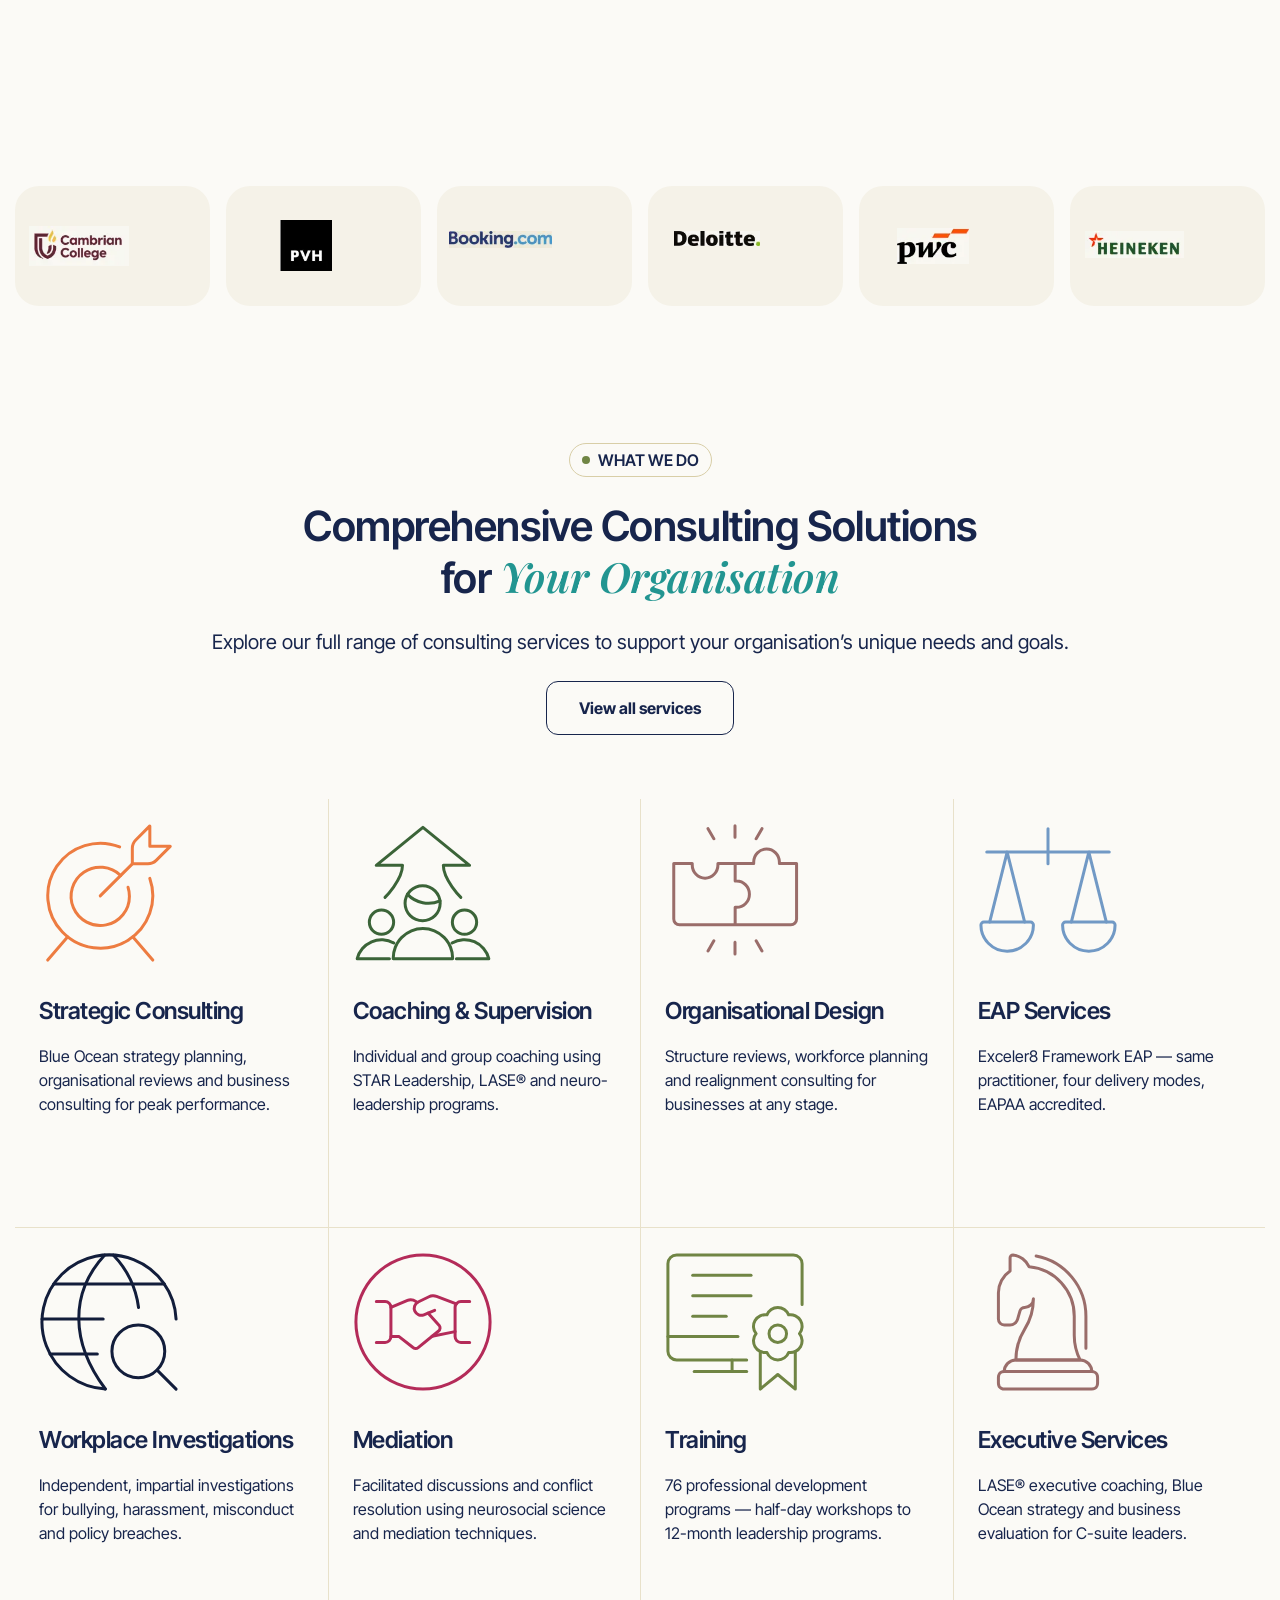
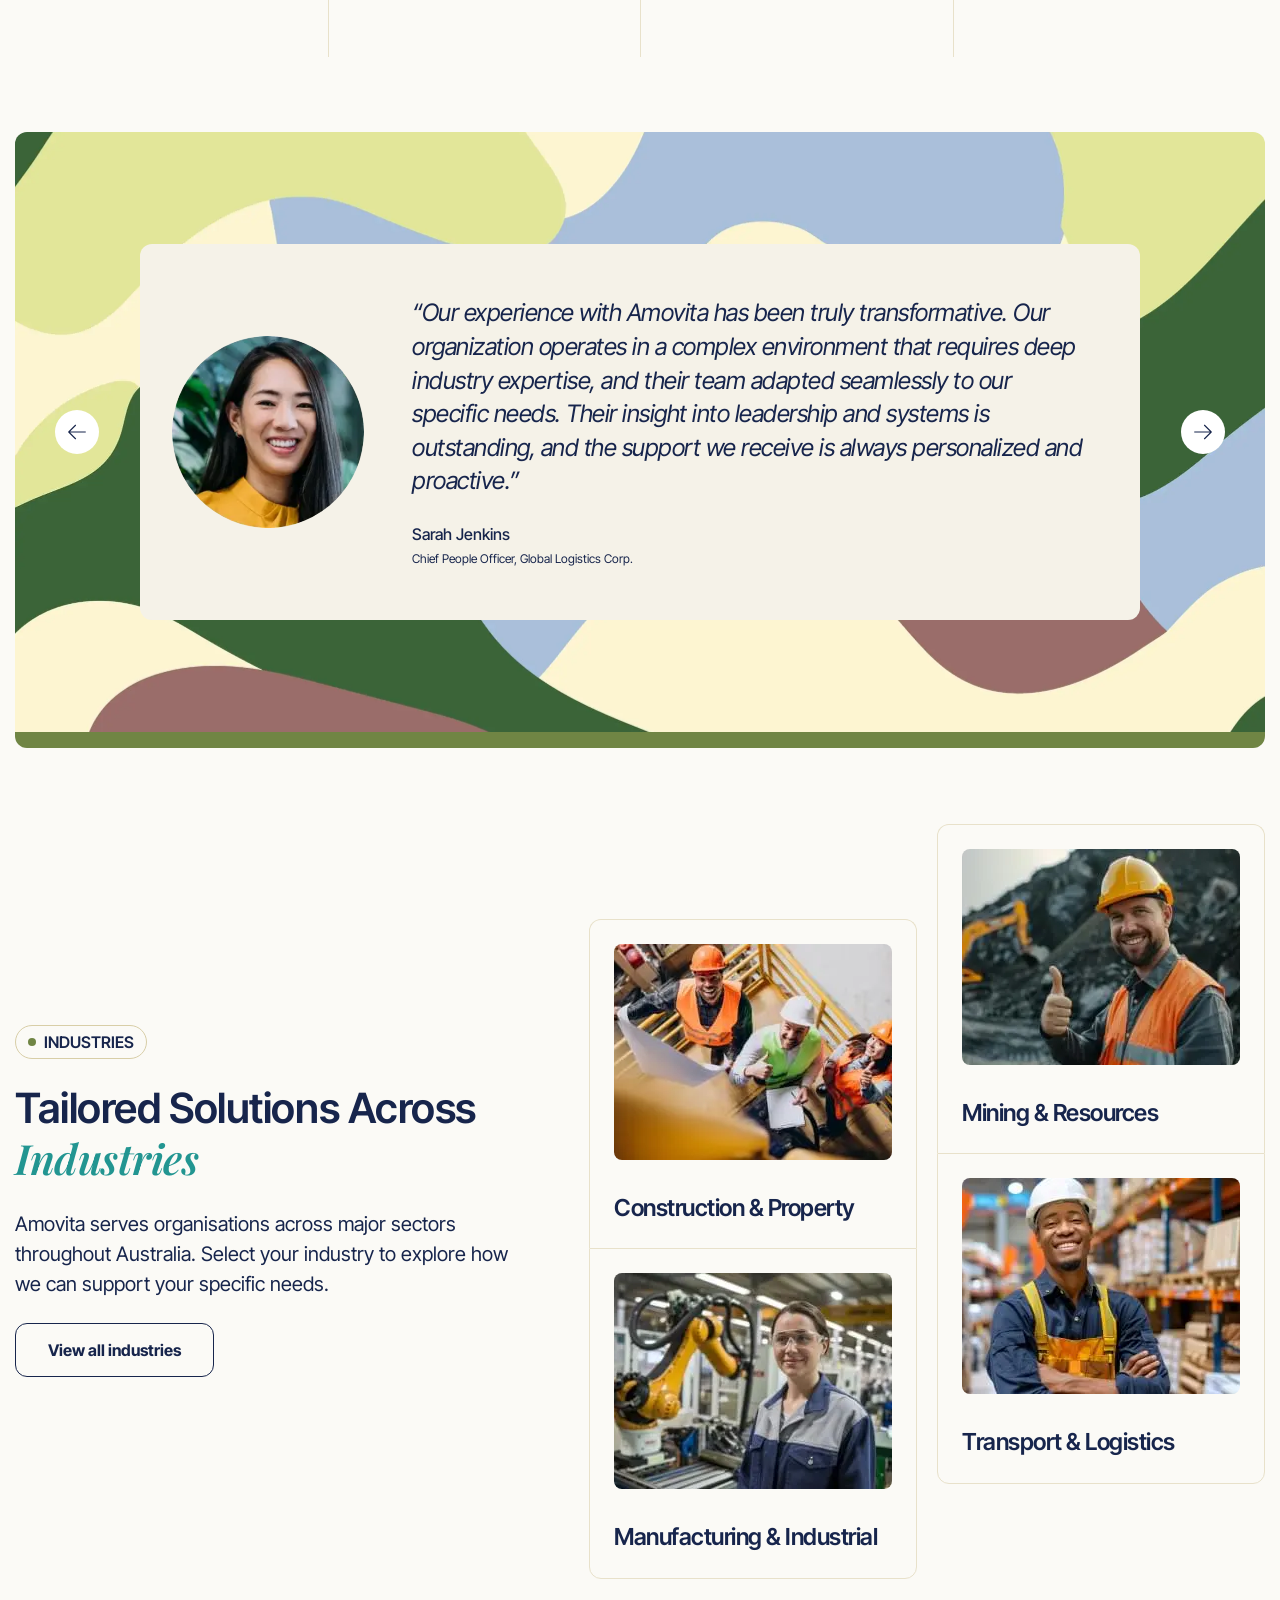
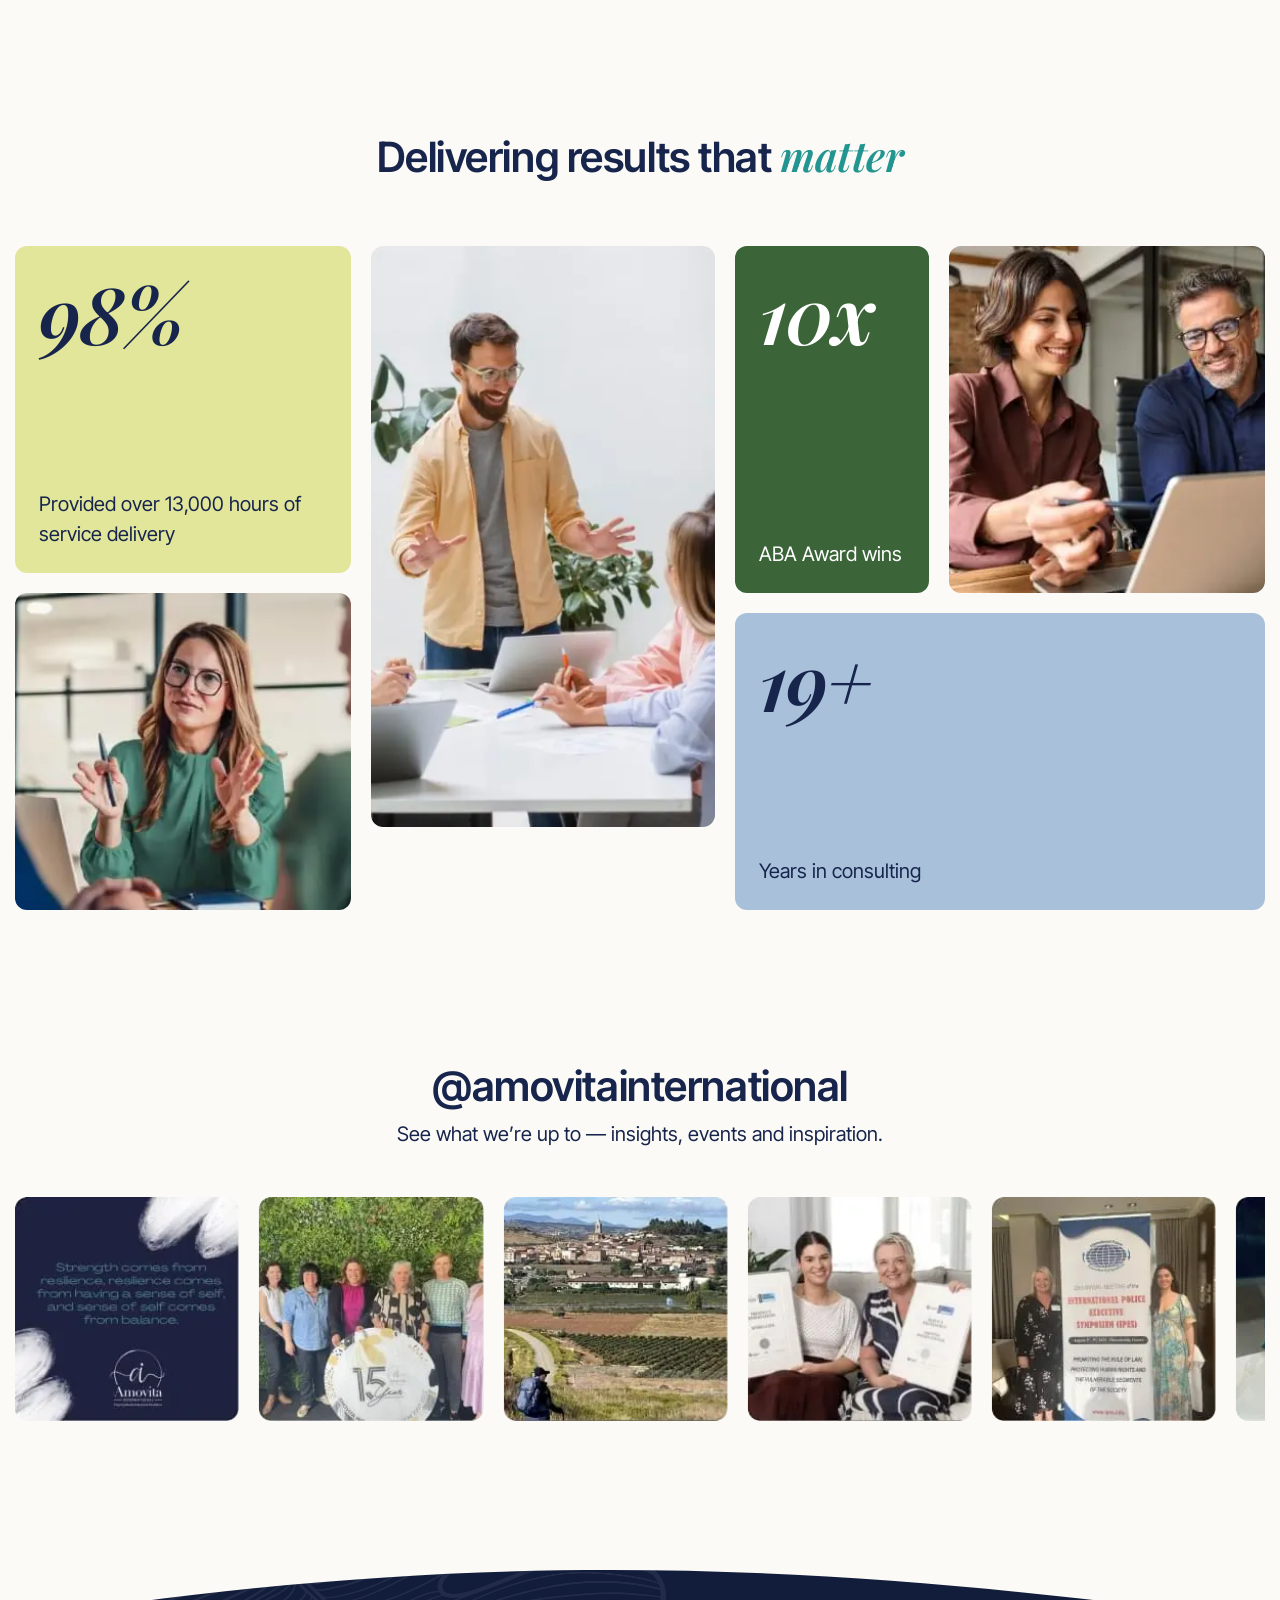
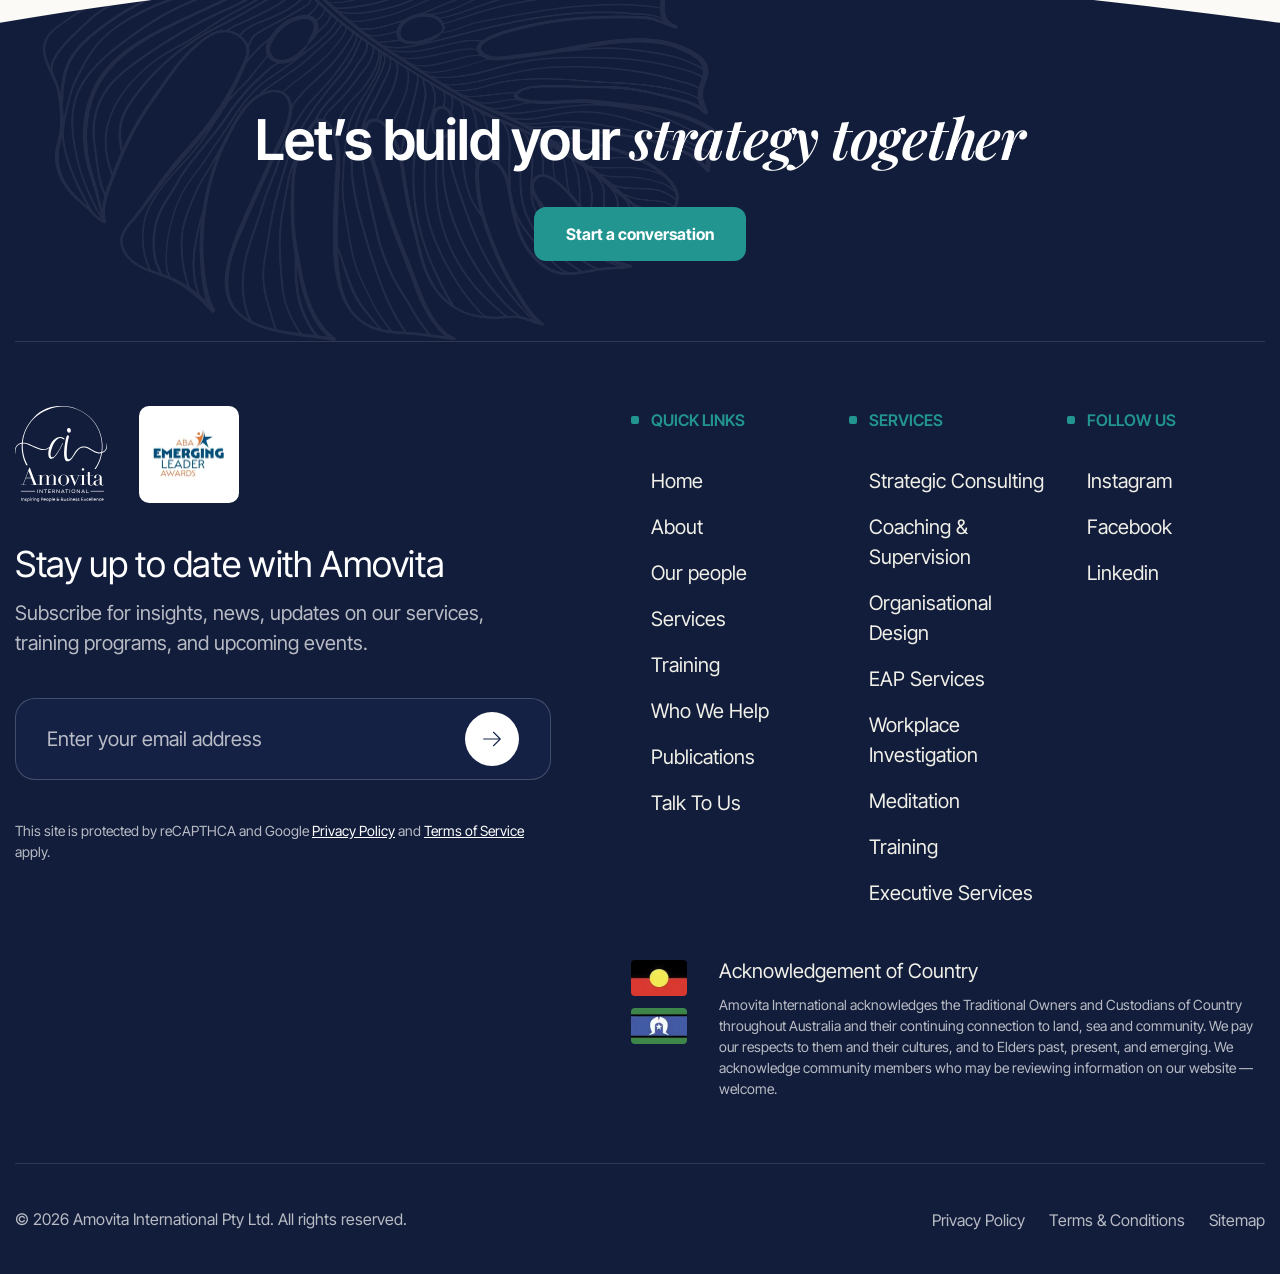
==== commit 0cf78e5b: "Contact page fixed" ====
--- a/index.html
+++ b/index.html
@@ -22,7 +22,7 @@
         profile); without it those ledes fell back to the 600 face and rendered too heavy. -->
 	<link rel="preconnect" href="https://fonts.googleapis.com">
 	<link rel="preconnect" href="https://fonts.gstatic.com" crossorigin>
-	<link rel="stylesheet" href="https://fonts.googleapis.com/css2?family=Inter+Tight:ital,wght@0,400;0,500;0,600;0,700;1,400&family=Playfair+Display:ital,wght@0,400;0,600;1,600&display=swap&_v=20260803054805">
+	<link rel="stylesheet" href="https://fonts.googleapis.com/css2?family=Inter+Tight:ital,wght@0,400;0,500;0,600;0,700;1,400&family=Playfair+Display:ital,wght@0,400;0,600;1,600&display=swap&_v=20260804060556">
 
 	<!-- Motion layer switch. Runs before the page paints, so elements that
         animate in start hidden instead of flashing into place first. With
@@ -32,7 +32,7 @@
 		document.documentElement.classList.add('anim');
 	</script>
 
-	<link rel="stylesheet" href="css/main.css?_v=20260803054805">
+	<link rel="stylesheet" href="css/main.css?_v=20260804060556">
 </head>
 
 <body class="page-home">
@@ -653,7 +653,7 @@
 		</footer>
 
 	</div>
-	<script src="js/main.js?_v=20260803054805"></script>
+	<script src="js/main.js?_v=20260804060556"></script>
 </body>
 
 </html>
--- a/css/main.css
+++ b/css/main.css
@@ -11179,15 +11179,15 @@
   }
 }
 
-@supports (padding-bottom: clamp( 2rem , 1.8573975045rem  +  0.7130124777vw , 2.5rem )) {
+@supports (padding-bottom: clamp( 3.5rem , 3.0721925134rem  +  2.1390374332vw , 5rem )) {
   .contact-hero {
-    padding-bottom: clamp( 2rem , 1.8573975045rem  +  0.7130124777vw , 2.5rem );
-  }
-}
-
-@supports not (padding-bottom: clamp( 2rem , 1.8573975045rem  +  0.7130124777vw , 2.5rem )) {
+    padding-bottom: clamp( 3.5rem , 3.0721925134rem  +  2.1390374332vw , 5rem );
+  }
+}
+
+@supports not (padding-bottom: clamp( 3.5rem , 3.0721925134rem  +  2.1390374332vw , 5rem )) {
   .contact-hero {
-    padding-bottom: calc(2rem + 0.5*(100vw - 20rem)/70.125);
+    padding-bottom: calc(3.5rem + 1.5*(100vw - 20rem)/70.125);
   }
 }
 
@@ -11353,12 +11353,12 @@
   width: 3.5rem;
   height: 3.5rem;
   border-radius: 0.5rem;
-  color: #229591;
+  color: #121d3b;
 }
 
 .contact-method__icon svg {
-  width: 2rem;
-  height: 2rem;
+  width: 1.5rem;
+  height: 1.5rem;
 }
 
 .contact-method__icon_green-light {
@@ -11597,7 +11597,7 @@
 }
 
 .no-webp .contact-form::before {
-  background: url("../img/common/testimonial-bg.jpg") center/cover no-repeat; }
+  background: url("../img/common/testimonial-bg.jpg") center 35%/cover no-repeat; }
 
 .contact-form::before {
   content: "";
@@ -11696,7 +11696,7 @@
   -webkit-appearance: none;
   -moz-appearance: none;
   appearance: none;
-  background-image: url("../img/common/caret-down-muted.svg");
+  background-image: url("../img/common/caret-down-teal.svg");
   background-repeat: no-repeat;
   background-position: right 1.25rem center;
   background-size: 1rem 0.5625rem;
@@ -15256,4 +15256,4 @@
 
 .webp .industry-form::before { background: url(../img/common/testimonial-bg.webp) center/cover no-repeat; }
 
-.webp .contact-form::before { background: url(../img/common/testimonial-bg.webp) center/cover no-repeat; }+.webp .contact-form::before { background: url(../img/common/testimonial-bg.webp) center 35%/cover no-repeat; }
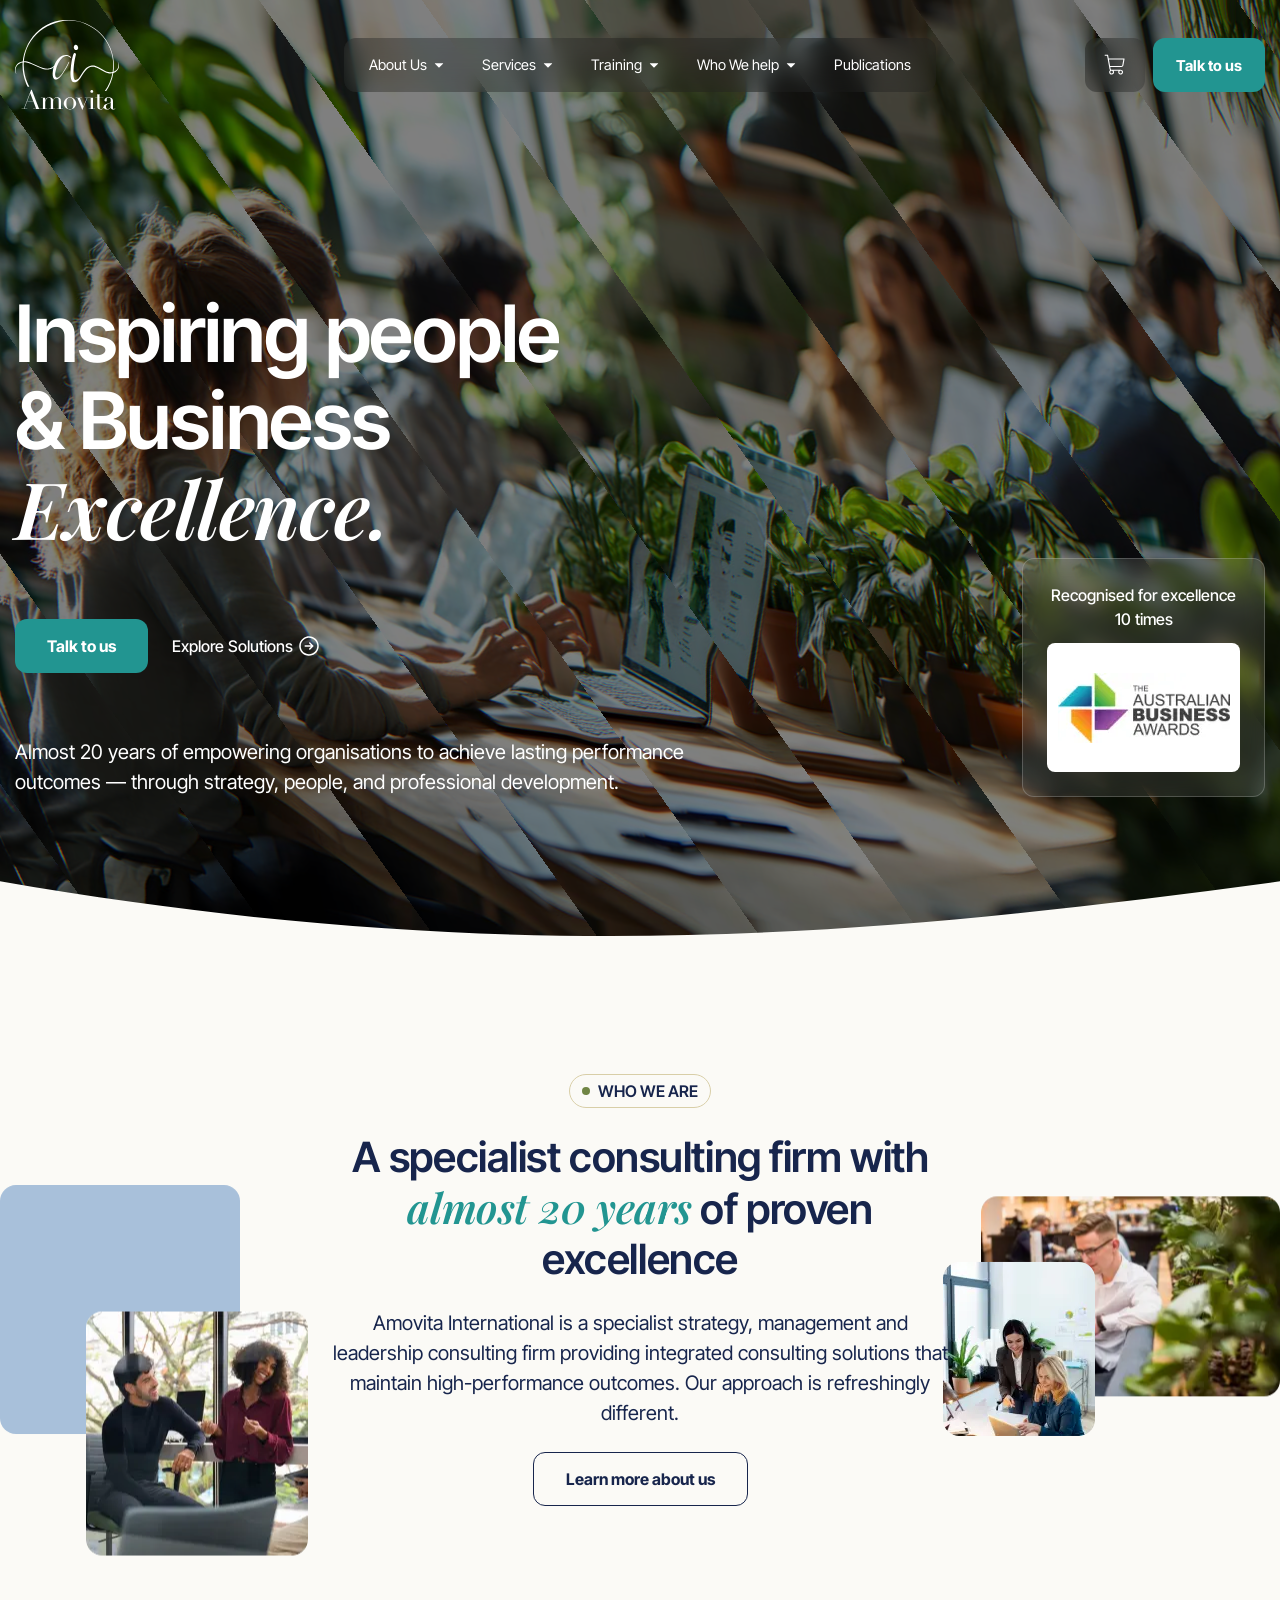
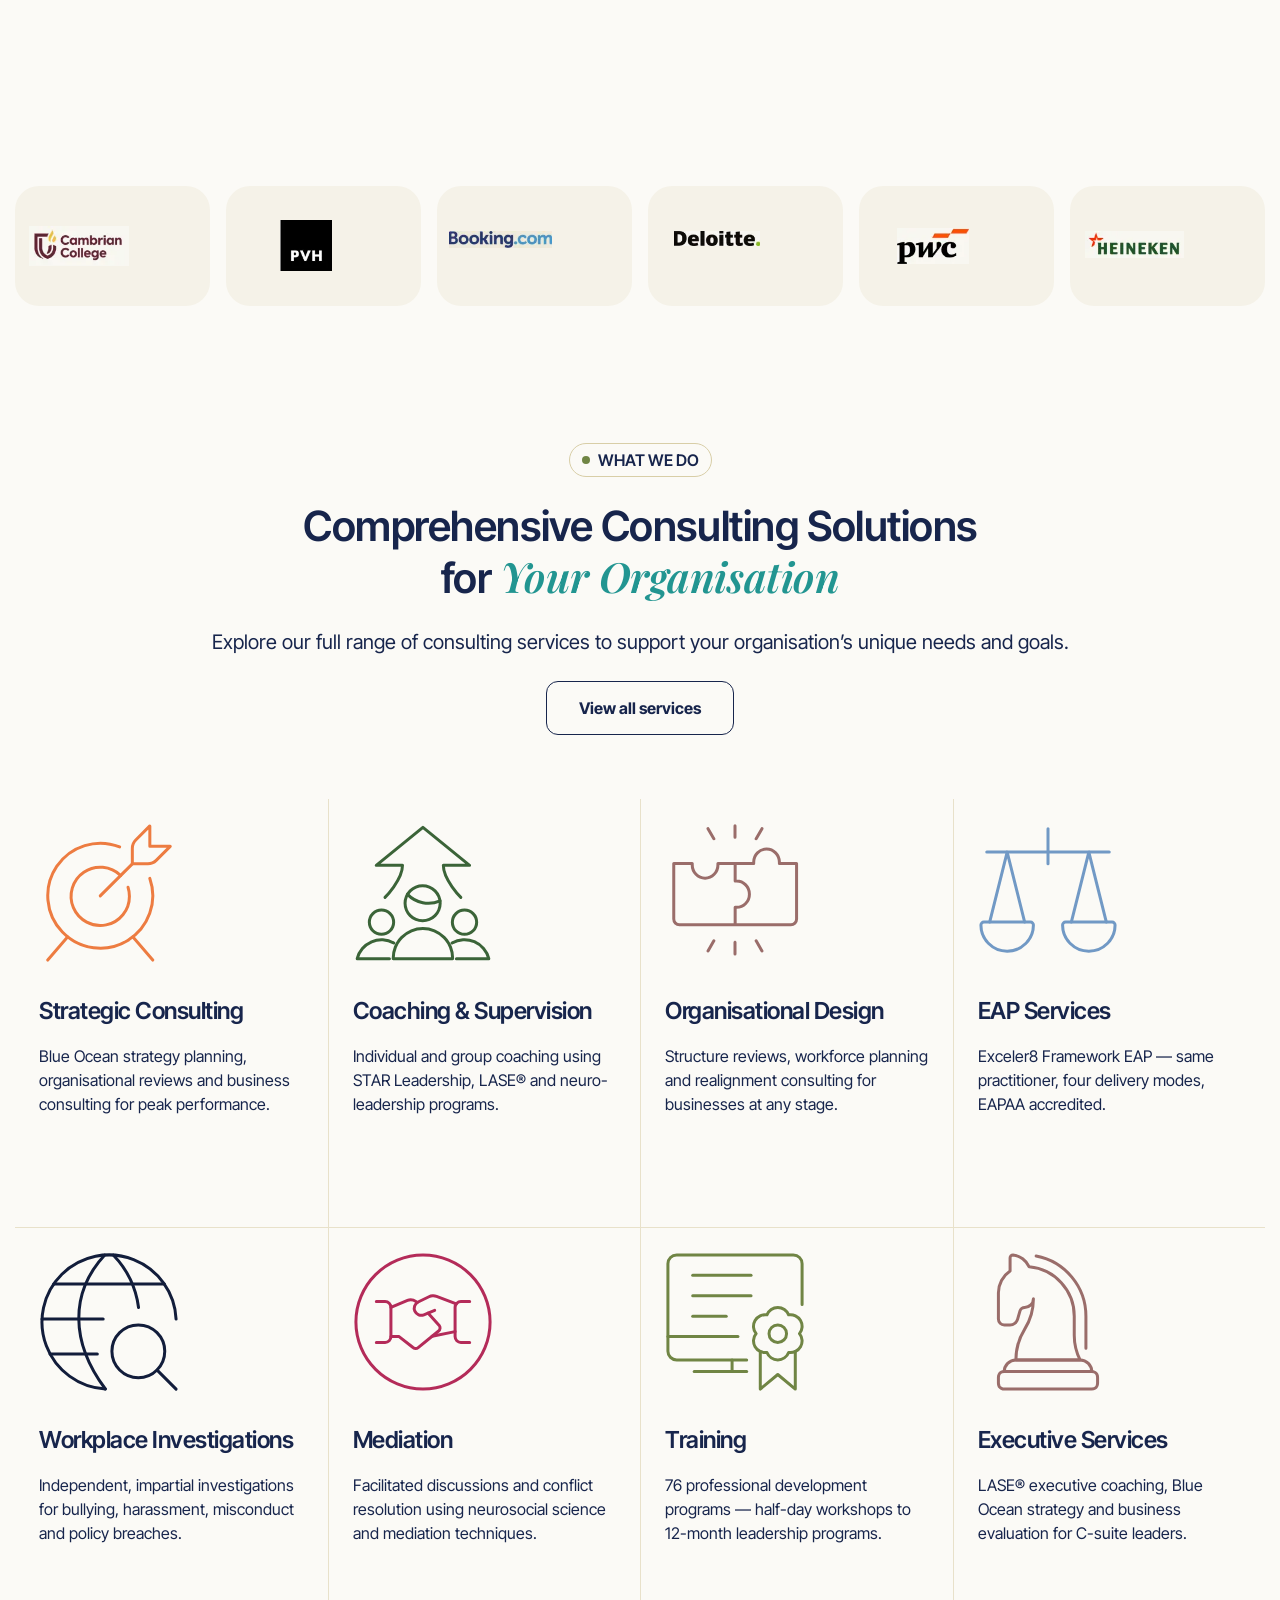
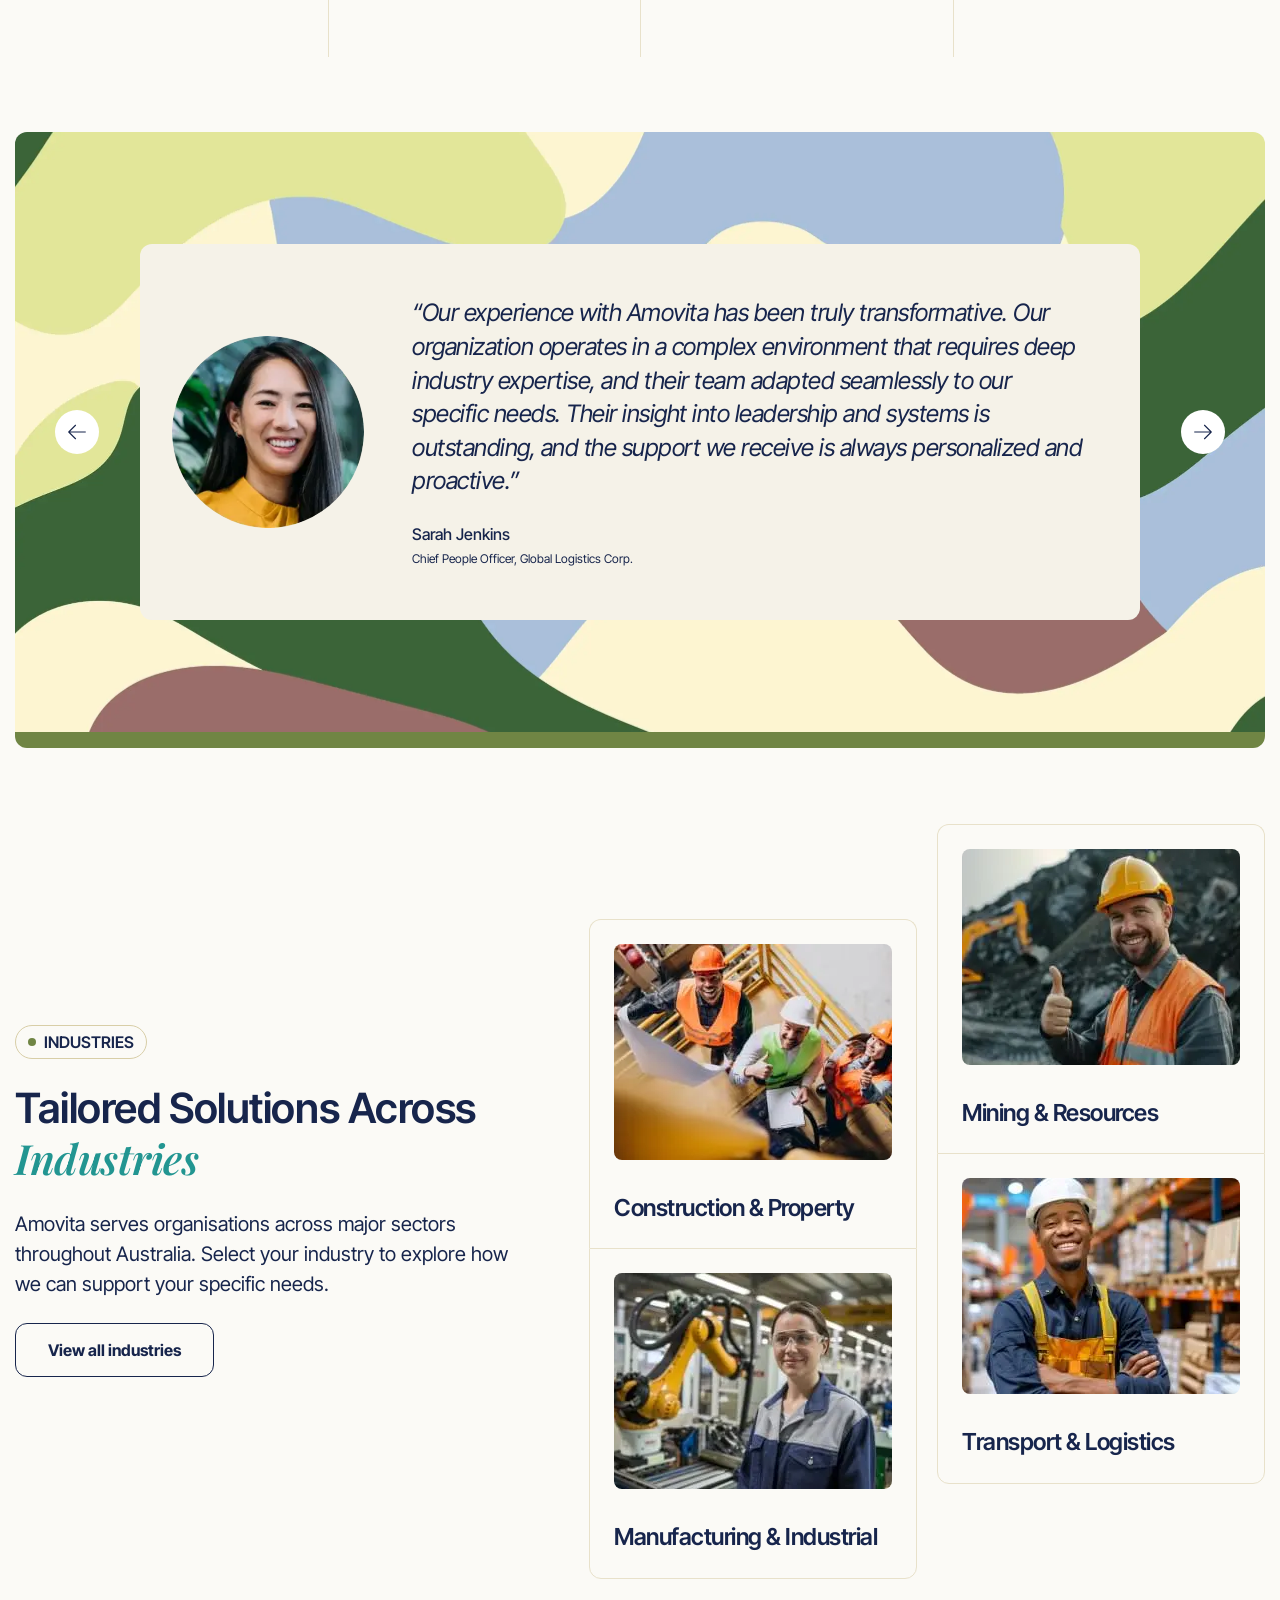
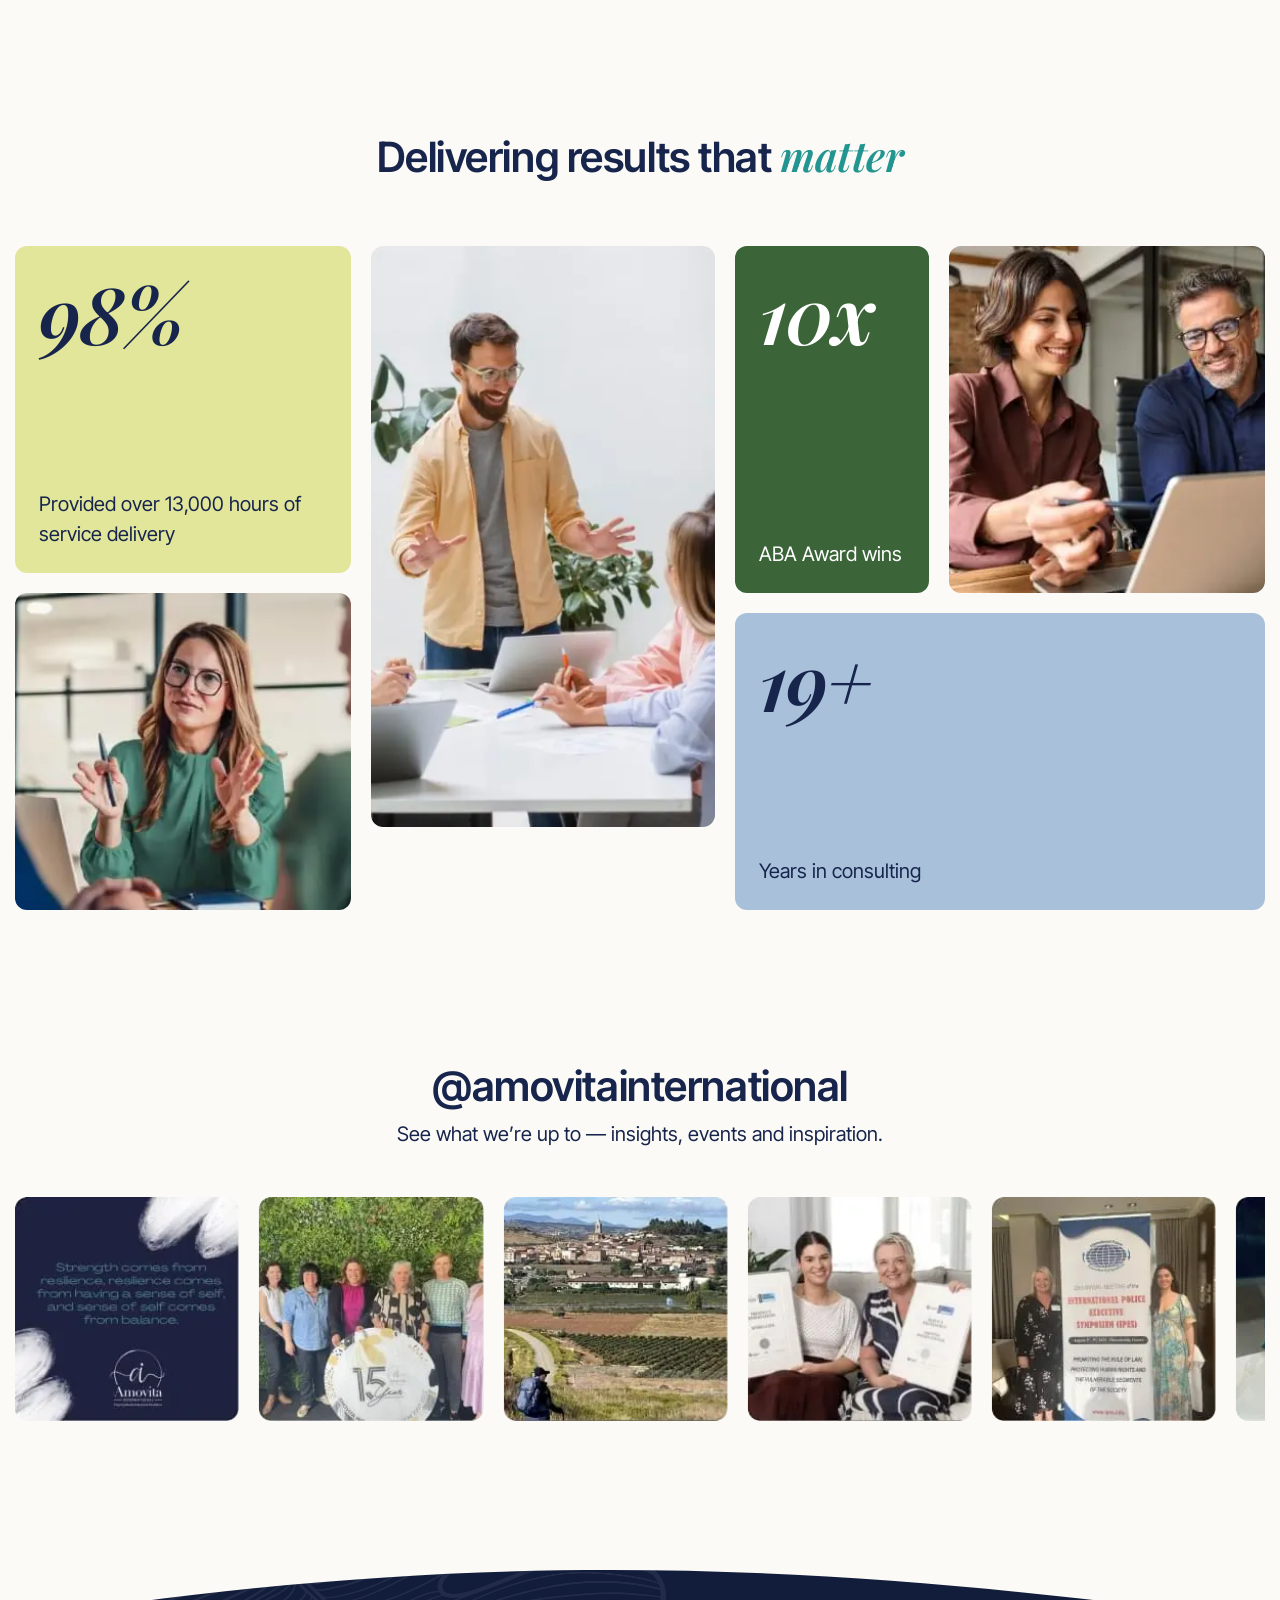
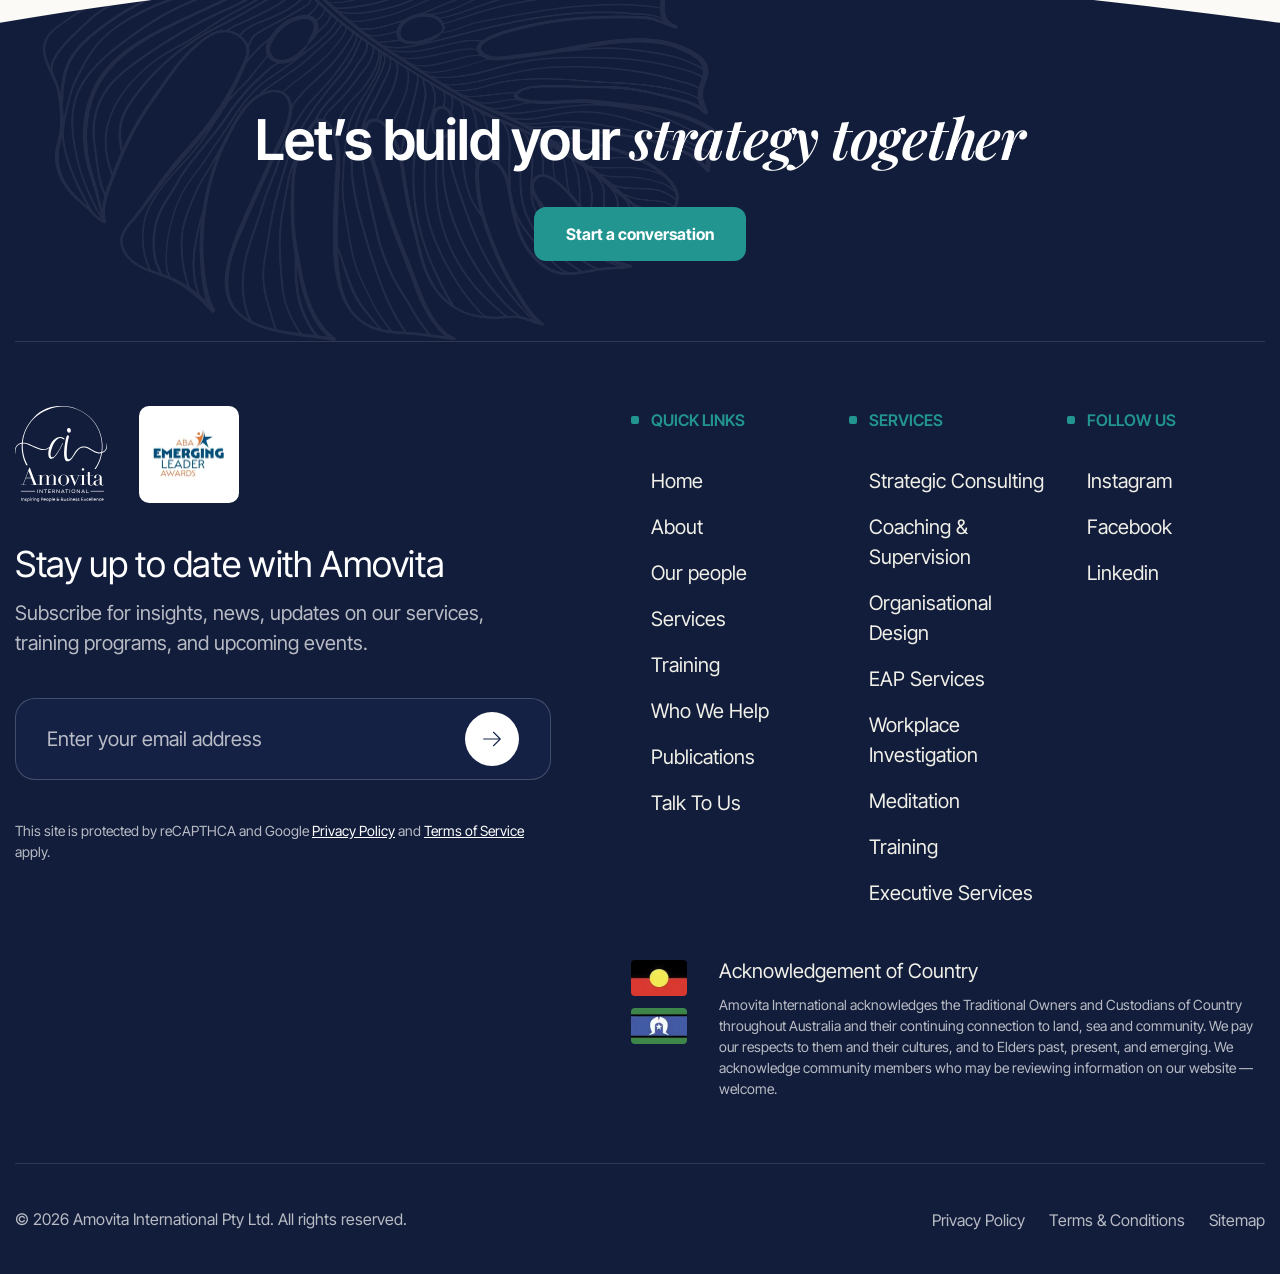
==== commit b1d3e27c: "header fixed" ====
--- a/index.html
+++ b/index.html
@@ -22,7 +22,7 @@
         profile); without it those ledes fell back to the 600 face and rendered too heavy. -->
 	<link rel="preconnect" href="https://fonts.googleapis.com">
 	<link rel="preconnect" href="https://fonts.gstatic.com" crossorigin>
-	<link rel="stylesheet" href="https://fonts.googleapis.com/css2?family=Inter+Tight:ital,wght@0,400;0,500;0,600;0,700;1,400&family=Playfair+Display:ital,wght@0,400;0,600;1,600&display=swap&_v=20260804060556">
+	<link rel="stylesheet" href="https://fonts.googleapis.com/css2?family=Inter+Tight:ital,wght@0,400;0,500;0,600;0,700;1,400&family=Playfair+Display:ital,wght@0,400;0,600;1,600&display=swap&_v=20260811123132">
 
 	<!-- Motion layer switch. Runs before the page paints, so elements that
         animate in start hidden instead of flashing into place first. With
@@ -32,7 +32,7 @@
 		document.documentElement.classList.add('anim');
 	</script>
 
-	<link rel="stylesheet" href="css/main.css?_v=20260804060556">
+	<link rel="stylesheet" href="css/main.css?_v=20260811123132">
 </head>
 
 <body class="page-home">
@@ -249,6 +249,12 @@
 							<div class="logo-tile logo-tile_multiply swiper-slide" aria-hidden="true"><picture><source srcset="img/home/logo-4.webp" type="image/webp"><img class="logo-tile__img" src="img/home/logo-4.png" alt=""></picture></div>
 							<div class="logo-tile swiper-slide" aria-hidden="true"><picture><source srcset="img/home/logo-3.webp" type="image/webp"><img class="logo-tile__img" src="img/home/logo-3.png" alt=""></picture></div>
 							<div class="logo-tile swiper-slide" aria-hidden="true"><picture><source srcset="img/home/logo-6.webp" type="image/webp"><img class="logo-tile__img" src="img/home/logo-6.png" alt=""></picture></div>
+							<div class="logo-tile swiper-slide" aria-hidden="true"><picture><source srcset="img/home/logo-2.webp" type="image/webp"><img class="logo-tile__img" src="img/home/logo-2.png" alt=""></picture></div>
+							<div class="logo-tile swiper-slide" aria-hidden="true"><picture><source srcset="img/home/logo-1.webp" type="image/webp"><img class="logo-tile__img" src="img/home/logo-1.png" alt=""></picture></div>
+							<div class="logo-tile swiper-slide" aria-hidden="true"><picture><source srcset="img/home/logo-5.webp" type="image/webp"><img class="logo-tile__img" src="img/home/logo-5.png" alt=""></picture></div>
+							<div class="logo-tile logo-tile_multiply swiper-slide" aria-hidden="true"><picture><source srcset="img/home/logo-4.webp" type="image/webp"><img class="logo-tile__img" src="img/home/logo-4.png" alt=""></picture></div>
+							<div class="logo-tile swiper-slide" aria-hidden="true"><picture><source srcset="img/home/logo-3.webp" type="image/webp"><img class="logo-tile__img" src="img/home/logo-3.png" alt=""></picture></div>
+							<div class="logo-tile swiper-slide" aria-hidden="true"><picture><source srcset="img/home/logo-6.webp" type="image/webp"><img class="logo-tile__img" src="img/home/logo-6.png" alt=""></picture></div>
 						</div>
 					</div>
 				</div>
@@ -653,7 +659,7 @@
 		</footer>
 
 	</div>
-	<script src="js/main.js?_v=20260804060556"></script>
+	<script src="js/main.js?_v=20260811123132"></script>
 </body>
 
 </html>
--- a/css/main.css
+++ b/css/main.css
@@ -894,21 +894,21 @@
 
 .header_stuck {
   position: fixed;
-  padding-top: 0.5rem;
-  padding-bottom: 0.5rem;
-  background-color: #fff;
+  padding-top: 0.6875rem;
+  padding-bottom: 0.6875rem;
+  background-color: #f5f2e8;
   -webkit-box-shadow: 0 0.125rem 1rem rgba(23,37,76,.1);
           box-shadow: 0 0.125rem 1rem rgba(23,37,76,.1);
   -webkit-animation: header-drop .35s ease;
           animation: header-drop .35s ease;
 }
 
-.header_stuck__logo-img {
-  height: 2.75rem;
-}
-
-.header_stuck__nav {
-  height: 3rem;
+.header_stuck .header__logo-img {
+  height: 4.5rem;
+}
+
+.header_stuck .header__nav {
+  height: 3.375rem;
 }
 
 @-webkit-keyframes header-drop {
@@ -936,9 +936,44 @@
 }
 
 .page-home .header_stuck {
-  background-color: #17254c;
-  -webkit-box-shadow: 0 0.125rem 1rem rgba(0,0,0,.28);
-          box-shadow: 0 0.125rem 1rem rgba(0,0,0,.28);
+  color: #17254c;
+}
+
+.page-home .header_stuck::before {
+  display: block;
+}
+
+.page-home .header_stuck .header__logo-img_dark {
+  display: block;
+}
+
+.page-home .header_stuck .header__logo-img_light {
+  display: none;
+}
+
+.page-home .header_stuck .header__nav {
+  background-color: #fff;
+  -webkit-box-shadow: 0 0.125rem 0.875rem rgba(23,37,76,.08);
+          box-shadow: 0 0.125rem 0.875rem rgba(23,37,76,.08);
+  backdrop-filter: none;
+  -webkit-backdrop-filter: none;
+}
+
+.page-home .header_stuck .header__link {
+  color: #17254c;
+}
+
+.page-home .header_stuck .header__item_open>.header__toggle {
+  background-color: #f5f2e8;
+}
+
+.page-home .header_stuck .header__cart {
+  color: #17254c;
+  background-color: #fff;
+  -webkit-box-shadow: 0 0.125rem 0.875rem rgba(23,37,76,.08);
+          box-shadow: 0 0.125rem 0.875rem rgba(23,37,76,.08);
+  backdrop-filter: none;
+  -webkit-backdrop-filter: none;
 }
 
 .footer {
@@ -15050,6 +15085,10 @@
     background-color: hsla(0,0%,100%,.12);
   }
 
+  .page-home .header_stuck .header__link:hover {
+    background-color: #f5f2e8;
+  }
+
   .footer .footer__recaptcha-link:hover,
   .footer a.footer__recaptcha-link:hover {
     color: #229591;
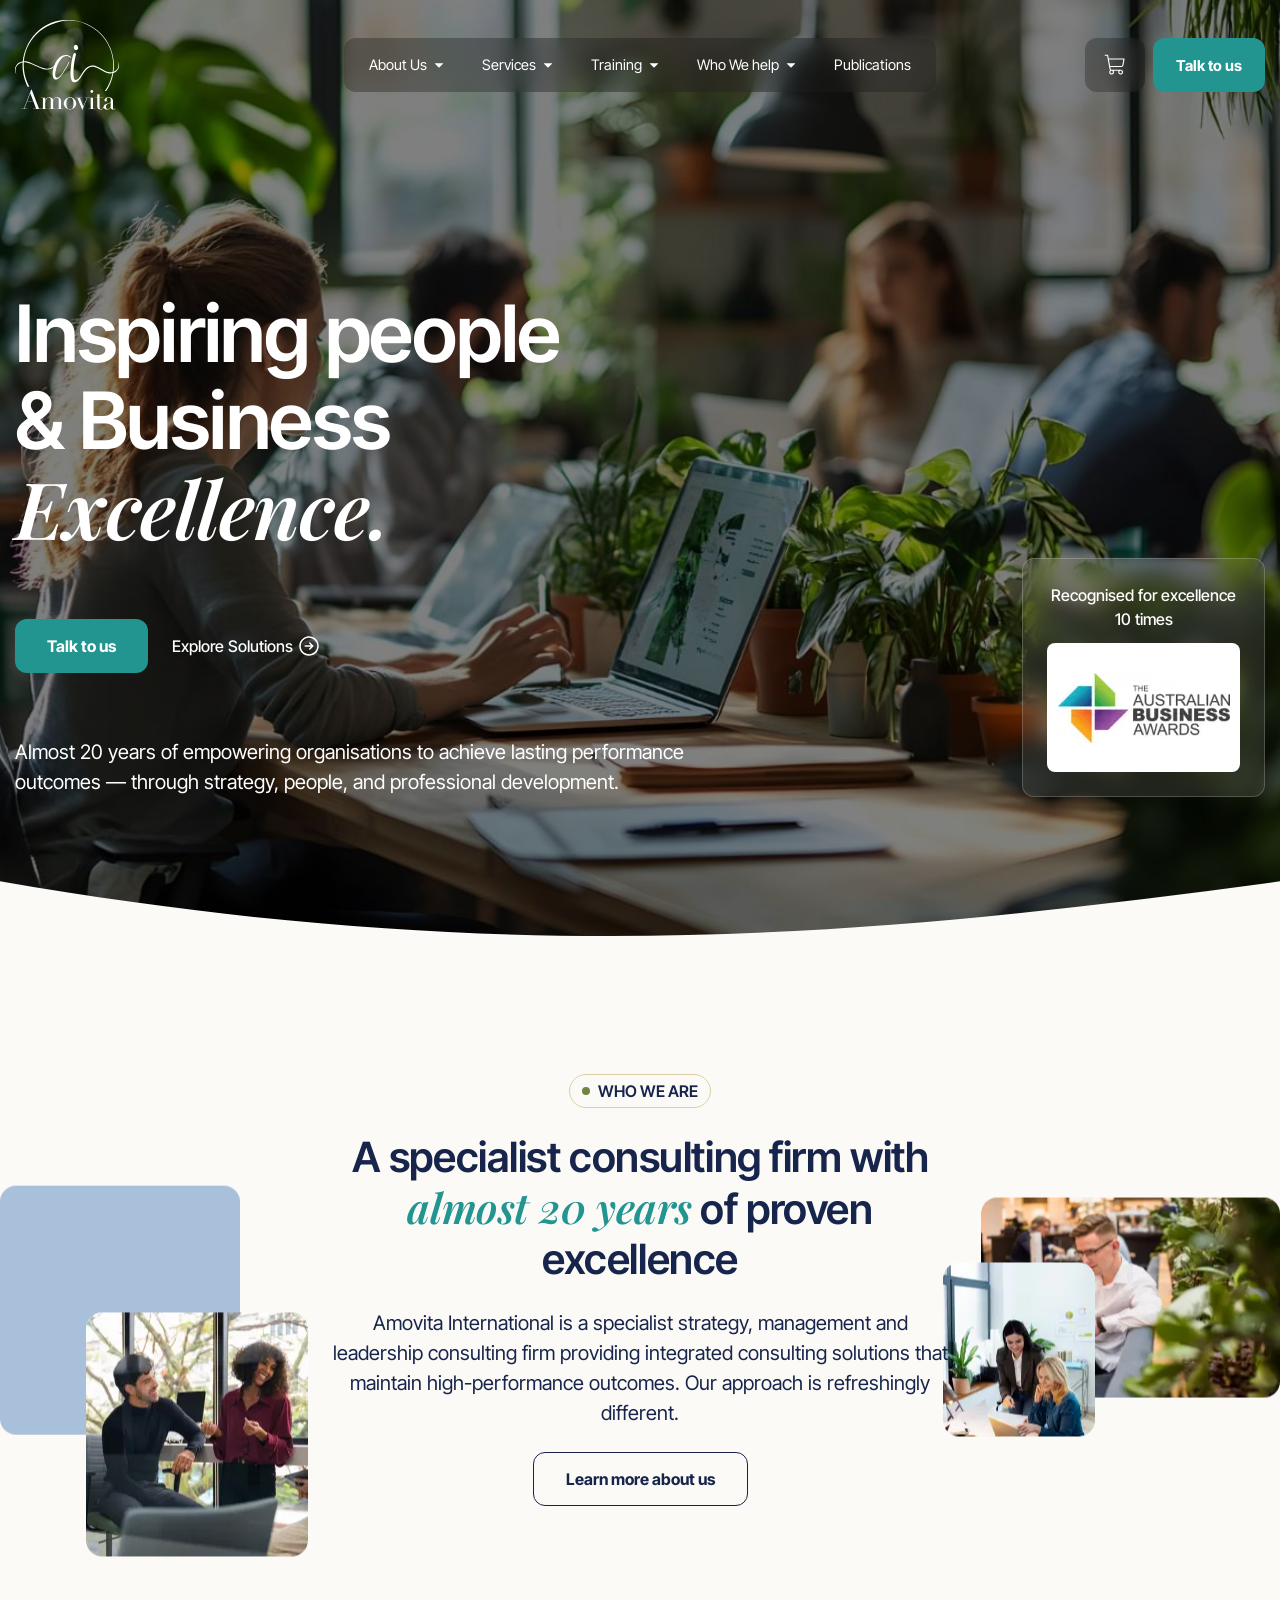
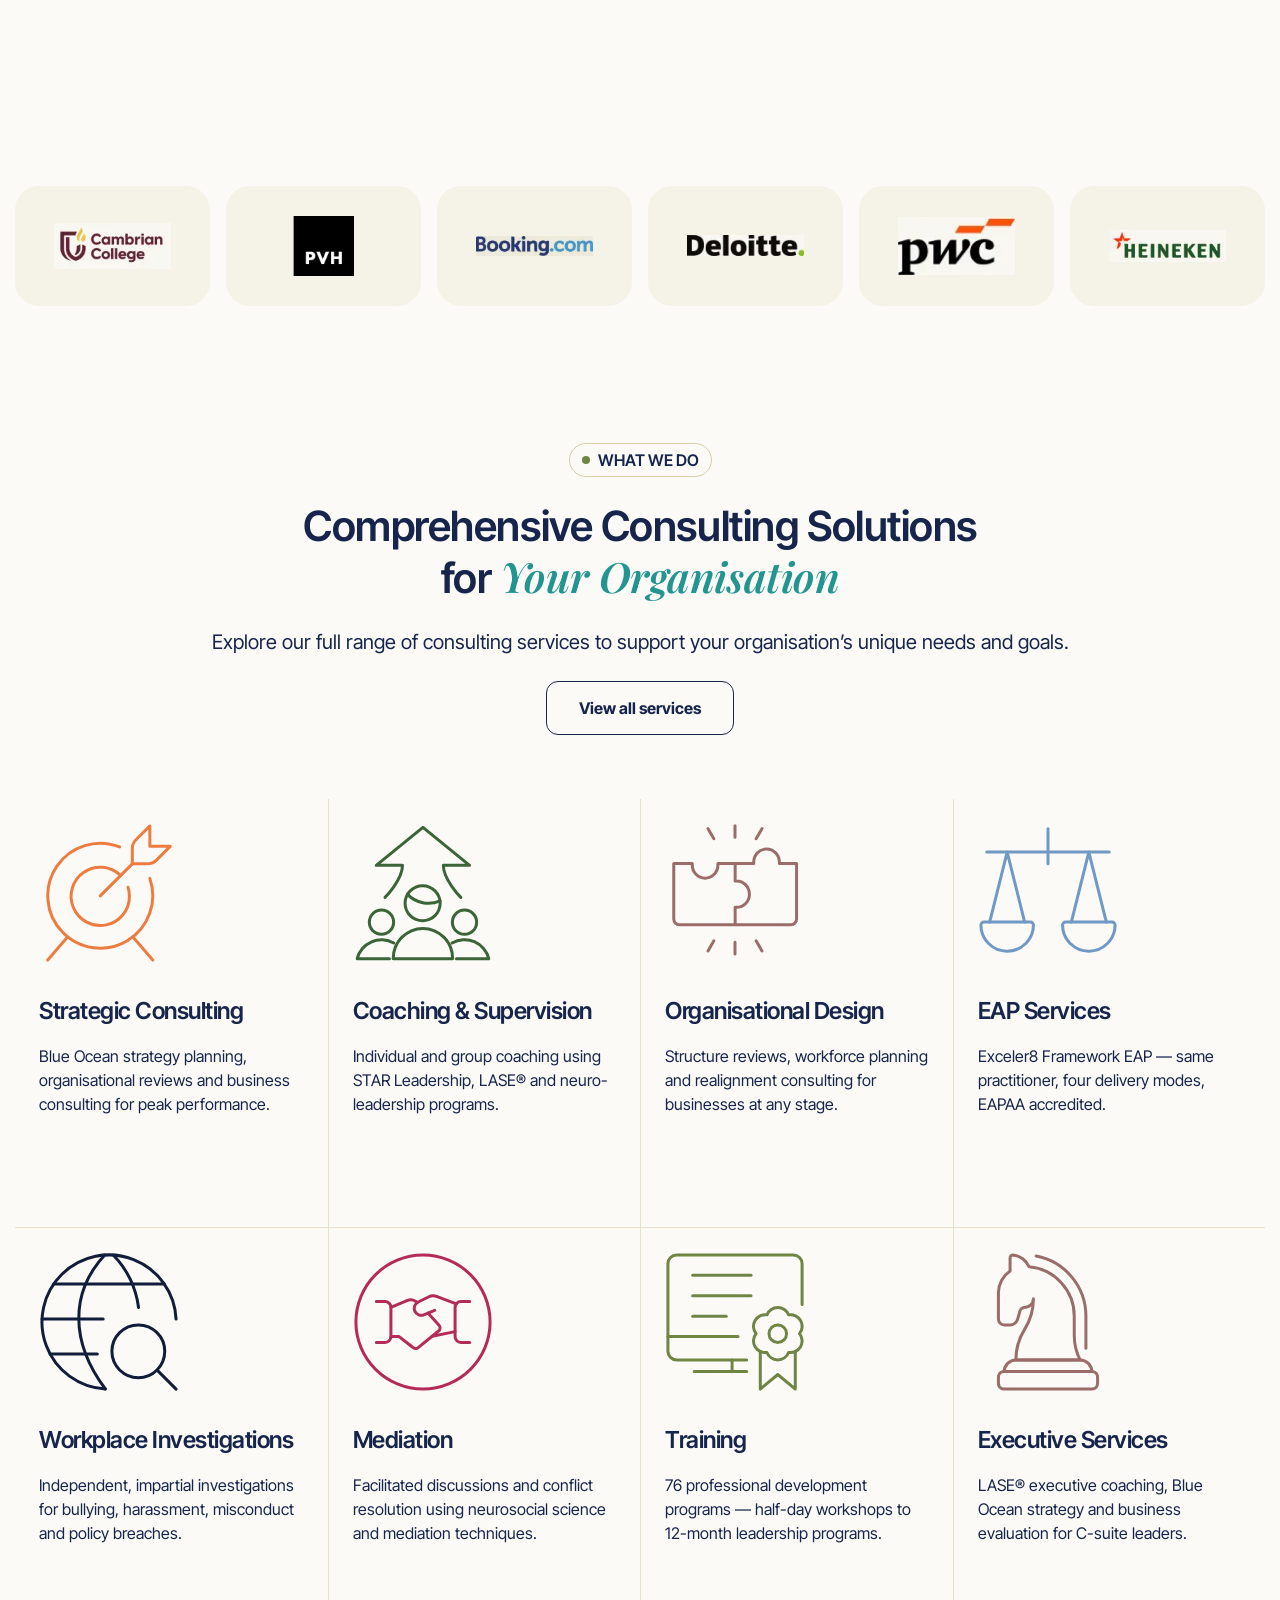
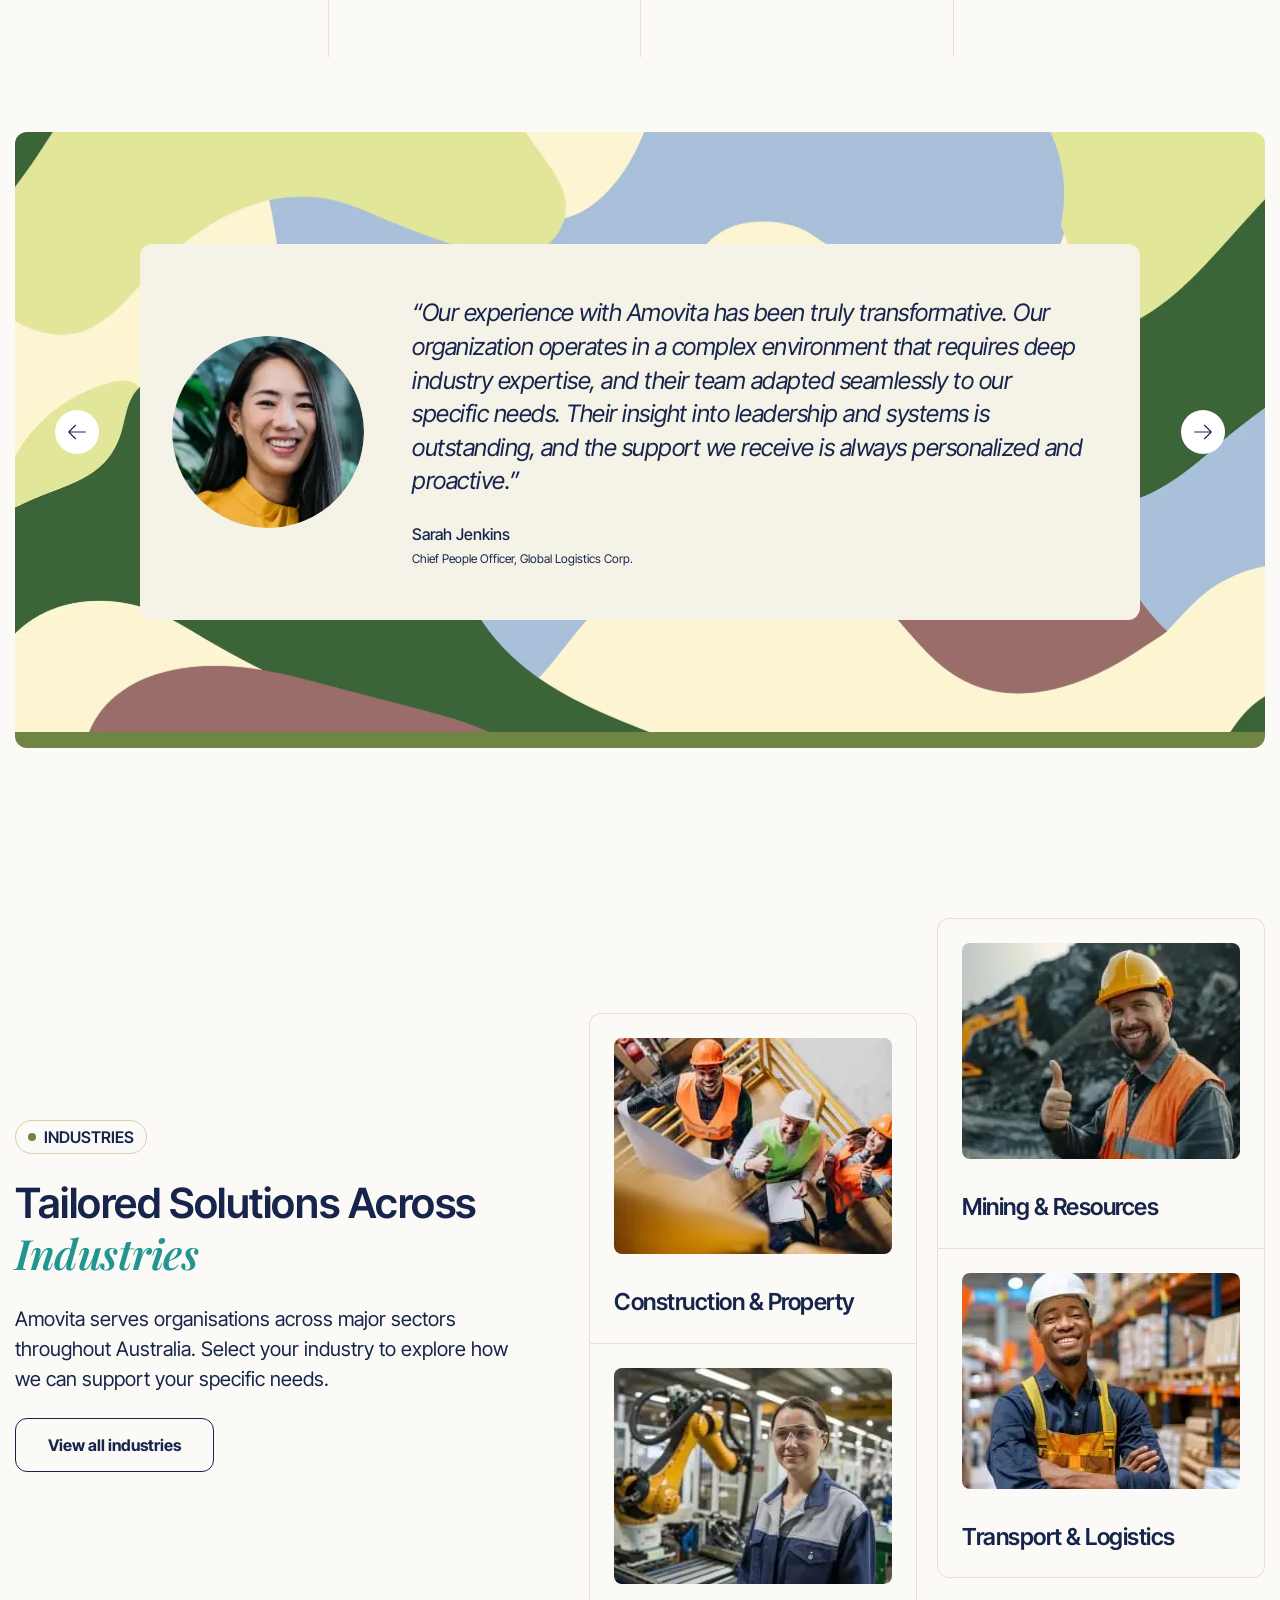
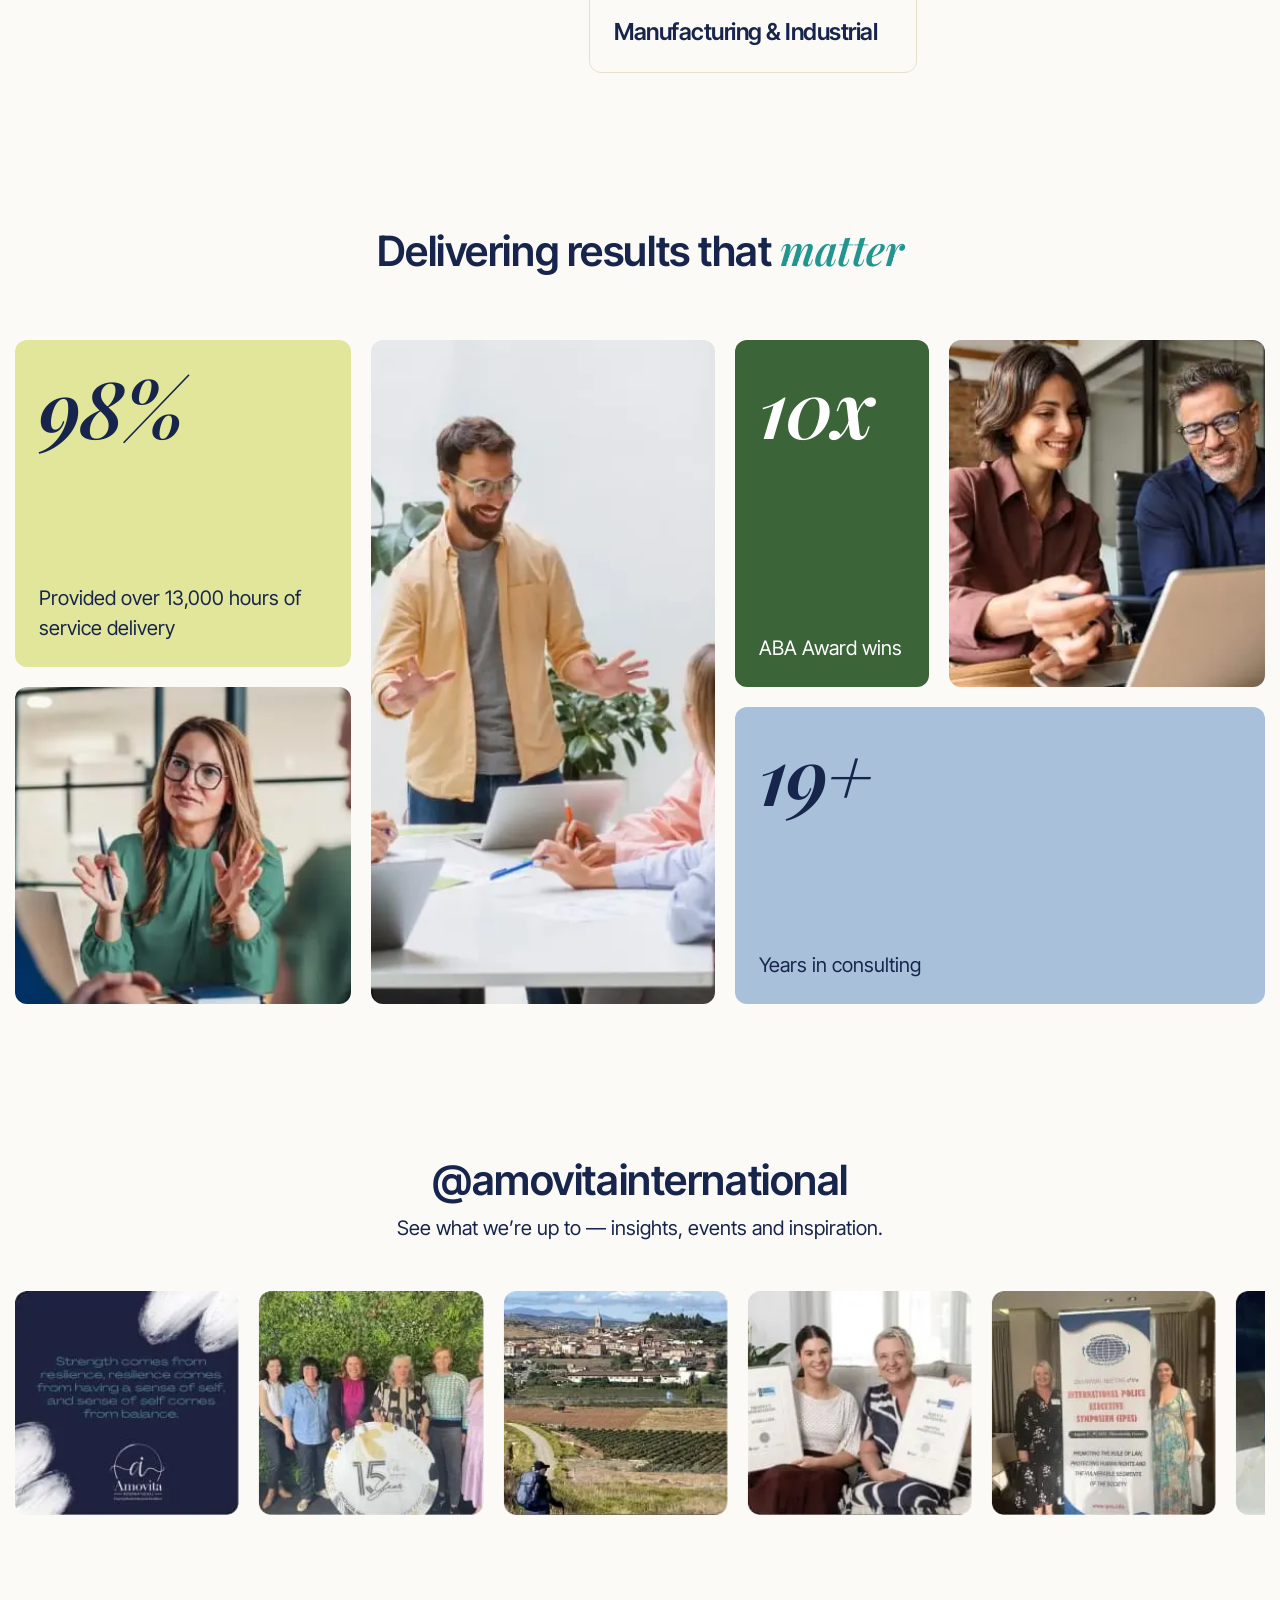
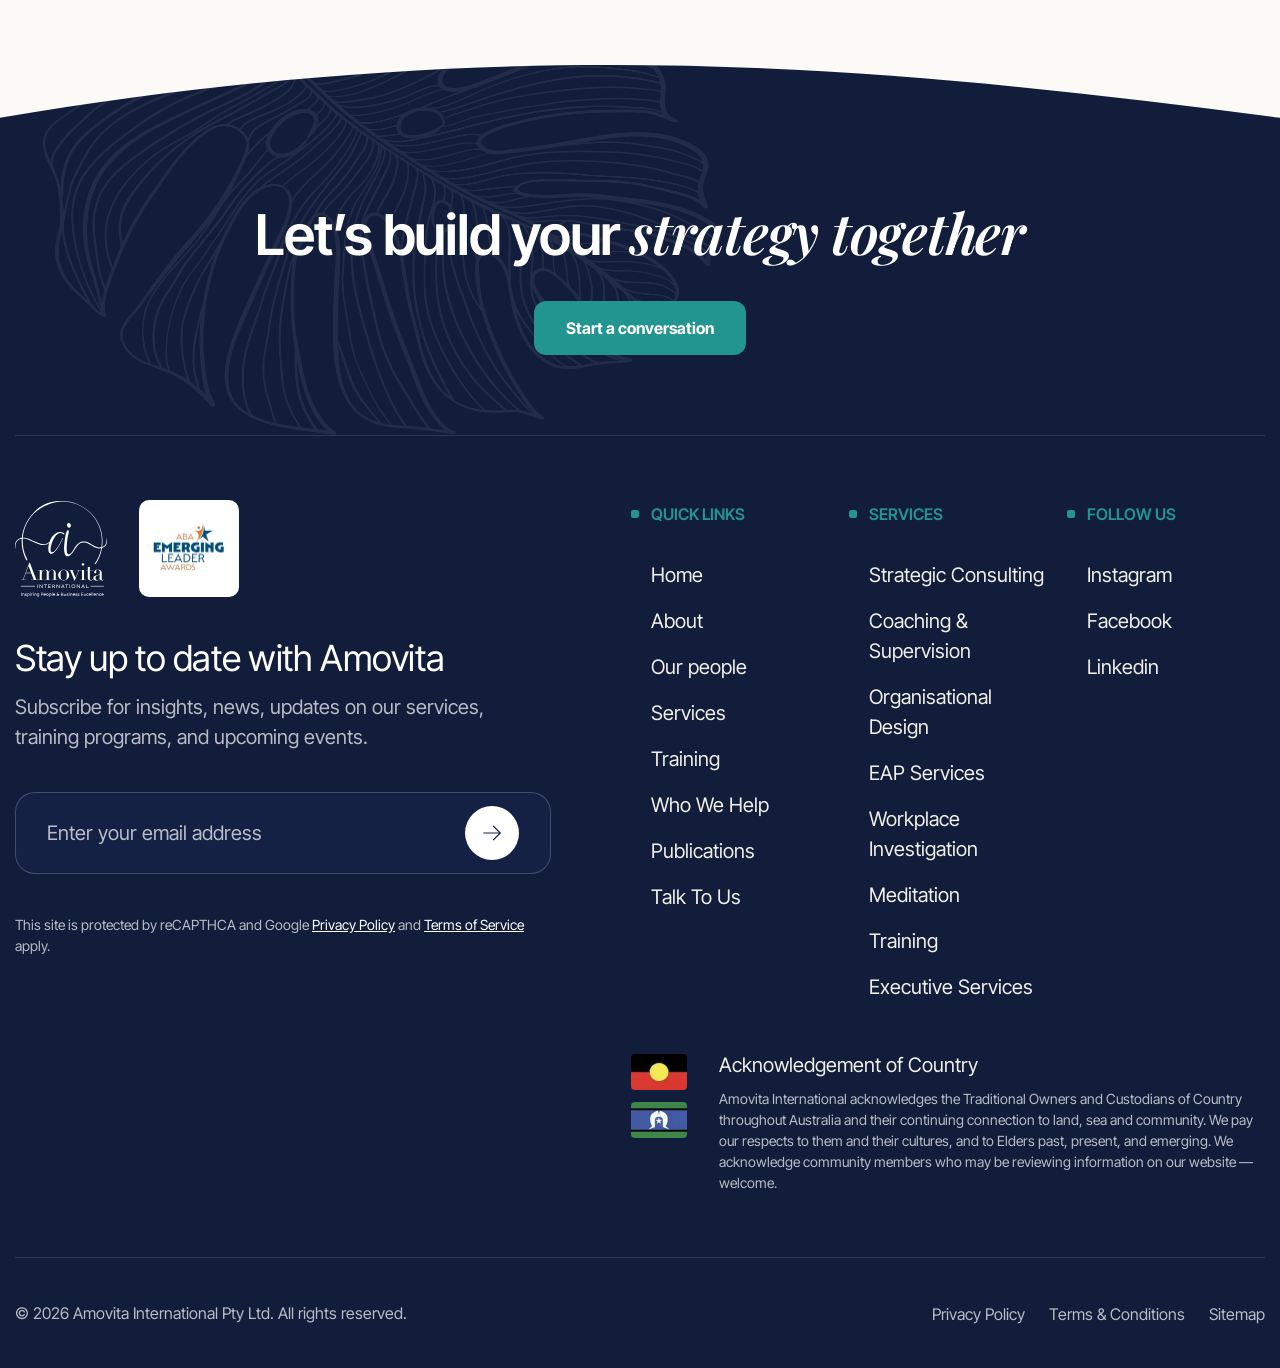
==== commit 7b296441: "Fixes from trello" ====
--- a/index.html
+++ b/index.html
@@ -16,13 +16,16 @@
 	<link rel="icon" type="image/svg+xml" href="img/common/favicon.svg">
 	<meta name="viewport" content="width=device-width, initial-scale=1.0">
 
-	<!-- Fonts: Playfair Display (400, 600, 600i) + Inter Tight (400, 500, 600, 700, 400i) -->
+	<!-- Fonts: Playfair Display (400, 600, 600i) + Inter Tight (300, 400, 500, 600, 700, 400i) -->
 	<!-- Playfair 400 (Regular) drives the interior-page lede paragraphs (about/services/
         contact/our-people/who-we-help/training/industry/service-details/publications/
         profile); without it those ledes fell back to the 600 face and rendered too heavy. -->
+	<!-- Inter Tight 300 (Light) is used by ONE glyph: the breadcrumb "/" separator, whose
+        hairline stroke in the design comes from a Light display face (Figma 417:14683).
+        At 400 the slash reads as a heavy bar next to the 12px crumb labels. -->
 	<link rel="preconnect" href="https://fonts.googleapis.com">
 	<link rel="preconnect" href="https://fonts.gstatic.com" crossorigin>
-	<link rel="stylesheet" href="https://fonts.googleapis.com/css2?family=Inter+Tight:ital,wght@0,400;0,500;0,600;0,700;1,400&family=Playfair+Display:ital,wght@0,400;0,600;1,600&display=swap&_v=20260811123132">
+	<link rel="stylesheet" href="https://fonts.googleapis.com/css2?family=Inter+Tight:ital,wght@0,300;0,400;0,500;0,600;0,700;1,400&family=Playfair+Display:ital,wght@0,400;0,600;1,600&display=swap&_v=20260819015727">
 
 	<!-- Motion layer switch. Runs before the page paints, so elements that
         animate in start hidden instead of flashing into place first. With
@@ -32,7 +35,7 @@
 		document.documentElement.classList.add('anim');
 	</script>
 
-	<link rel="stylesheet" href="css/main.css?_v=20260811123132">
+	<link rel="stylesheet" href="css/main.css?_v=20260819015727">
 </head>
 
 <body class="page-home">
@@ -86,6 +89,14 @@
 									<li><a href="services.html#workplace-investigation" class="header__sublink">Workplace Investigation</a></li>
 									<li><a href="services.html#mediation" class="header__sublink">Mediation</a></li>
 									<li><a href="services.html#executive-services" class="header__sublink">Executive Services</a></li>
+									<li class="header__subitem_all">
+										<a href="services.html" class="header__sublink header__sublink_all">
+											View all
+											<svg aria-hidden="true">
+												<use href="img/icons/icons.svg#svg-arrow-right"></use>
+											</svg>
+										</a>
+									</li>
 								</ul>
 							</div>
 						</li>
@@ -117,6 +128,14 @@
 									<li><a href="industry-detail.html" class="header__sublink">Manufacturing &amp; Industrial</a></li>
 									<li><a href="industry-detail.html" class="header__sublink">Mining &amp; Resources</a></li>
 									<li><a href="industry-detail.html" class="header__sublink">Transport &amp; Logistics</a></li>
+									<li class="header__subitem_all">
+										<a href="who-we-help.html" class="header__sublink header__sublink_all">
+											View all
+											<svg aria-hidden="true">
+												<use href="img/icons/icons.svg#svg-arrow-right"></use>
+											</svg>
+										</a>
+									</li>
 								</ul>
 							</div>
 						</li>
@@ -659,7 +678,7 @@
 		</footer>
 
 	</div>
-	<script src="js/main.js?_v=20260811123132"></script>
+	<script src="js/main.js?_v=20260819015727"></script>
 </body>
 
 </html>
--- a/css/main.css
+++ b/css/main.css
@@ -456,7 +456,8 @@
 }
 
 nav[aria-label=Breadcrumb] [class*=sep] {
-  font-size: 1.25rem;
+  font-size: 1rem;
+  font-weight: 300;
   line-height: 1;
 }
 
@@ -563,8 +564,6 @@
 .header__nav {
   border-radius: 0.75rem;
   background-color: #fff;
-  -webkit-box-shadow: 0 0.125rem 0.875rem rgba(23,37,76,.08);
-          box-shadow: 0 0.125rem 0.875rem rgba(23,37,76,.08);
 }
 
 .header__menu {
@@ -737,6 +736,39 @@
   transition: background-color .2s ease,color .2s ease;
 }
 
+.header__subitem_all {
+  margin-top: 0.5rem;
+  padding-top: 0.5rem;
+  border-top: 0.0625rem solid #e8e1ca;
+}
+
+.header__sublink_all {
+  display: -webkit-box;
+  display: -ms-flexbox;
+  display: flex;
+  -webkit-box-align: center;
+      -ms-flex-align: center;
+          align-items: center;
+  -webkit-box-pack: justify;
+      -ms-flex-pack: justify;
+          justify-content: space-between;
+  gap: 0.75rem;
+  font-weight: 600;
+  color: #229591;
+}
+
+.header__sublink_all svg {
+  -webkit-box-flex: 0;
+      -ms-flex: 0 0 auto;
+          flex: 0 0 auto;
+  width: 1rem;
+  height: 1rem;
+  -webkit-transition: -webkit-transform .2s ease;
+  transition: -webkit-transform .2s ease;
+  transition: transform .2s ease;
+  transition: transform .2s ease, -webkit-transform .2s ease;
+}
+
 .header__actions {
   -webkit-box-flex: 1;
       -ms-flex: 1 1 0px;
@@ -787,8 +819,6 @@
   cursor: pointer;
   color: #17254c;
   background-color: #fff;
-  -webkit-box-shadow: 0 0.125rem 0.875rem rgba(23,37,76,.08);
-          box-shadow: 0 0.125rem 0.875rem rgba(23,37,76,.08);
 }
 
 .header__cart-icon {
@@ -853,8 +883,6 @@
 }
 
 .page-home .header__nav {
-  -webkit-box-shadow: none;
-          box-shadow: none;
   background-color: rgba(29,29,29,.35);
   border-radius: 0.75rem;
   backdrop-filter: blur(11.35px);
@@ -871,25 +899,10 @@
 
 .page-home .header__cart {
   color: #fff;
-  -webkit-box-shadow: none;
-          box-shadow: none;
   background-color: rgba(29,29,29,.3);
   border-radius: 0.75rem;
   backdrop-filter: blur(11.35px);
   -webkit-backdrop-filter: blur(11.35px);
-}
-
-.page-about .header__item_about>.header__link,
-.page-our-people .header__item_about>.header__link,
-.page-profile .header__item_about>.header__link,
-.page-services .header__item_services>.header__link,
-.page-service-details .header__item_services>.header__link,
-.page-training-overview .header__item_training>.header__link,
-.page-training-calendar .header__item_training>.header__link,
-.page-who-we-help .header__item_who>.header__link,
-.page-industry-detail .header__item_who>.header__link,
-.page-publications .header__item_publications>.header__link {
-  font-weight: 600;
 }
 
 .header_stuck {
@@ -953,8 +966,6 @@
 
 .page-home .header_stuck .header__nav {
   background-color: #fff;
-  -webkit-box-shadow: 0 0.125rem 0.875rem rgba(23,37,76,.08);
-          box-shadow: 0 0.125rem 0.875rem rgba(23,37,76,.08);
   backdrop-filter: none;
   -webkit-backdrop-filter: none;
 }
@@ -970,8 +981,6 @@
 .page-home .header_stuck .header__cart {
   color: #17254c;
   background-color: #fff;
-  -webkit-box-shadow: 0 0.125rem 0.875rem rgba(23,37,76,.08);
-          box-shadow: 0 0.125rem 0.875rem rgba(23,37,76,.08);
   backdrop-filter: none;
   -webkit-backdrop-filter: none;
 }
@@ -2288,6 +2297,14 @@
   vertical-align: top;
 }
 
+picture {
+  display: contents;
+}
+
+picture>source {
+  display: none;
+}
+
 h1,
 h2,
 h3,
@@ -2938,6 +2955,18 @@
 
 .testimonial {
   background-color: #fbfaf6;
+}
+
+@supports (padding-bottom: clamp( 3.75rem , 3.0369875223rem  +  3.5650623886vw , 6.25rem )) {
+  .testimonial {
+    padding-bottom: clamp( 3.75rem , 3.0369875223rem  +  3.5650623886vw , 6.25rem );
+  }
+}
+
+@supports not (padding-bottom: clamp( 3.75rem , 3.0369875223rem  +  3.5650623886vw , 6.25rem )) {
+  .testimonial {
+    padding-bottom: calc(3.75rem + 2.5*(100vw - 20rem)/70.125);
+  }
 }
 
 .testimonial__inner {
@@ -5618,6 +5647,7 @@
 .card-team__img {
   display: block;
   width: 100%;
+  height: auto;
   aspect-ratio: 449/545;
   border-radius: 0.75rem;
   -o-object-fit: cover;
@@ -6517,8 +6547,8 @@
 }
 
 .service-row__icon img {
-  width: 3.5rem;
-  height: 3.5rem;
+  width: 100%;
+  height: 100%;
 }
 
 .service-row__title {
@@ -6594,6 +6624,10 @@
           flex: 0 0 auto;
 }
 
+.service-row__link-short {
+  display: none;
+}
+
 .service-row__panel {
   overflow: hidden;
   -webkit-transition: height .45s cubic-bezier(0.4, 0, 0.2, 1);
@@ -8276,10 +8310,11 @@
 
 .training-find__leaf {
   position: absolute;
-  top: -95.37%;
+  top: 0;
   left: 72.13%;
   width: 49.49%;
-  height: 176.61%;
+  height: auto;
+  margin-top: -27.9%;
   max-width: none;
   opacity: .1;
   pointer-events: none;
@@ -8425,6 +8460,7 @@
   min-width: 0;
   border: 0;
   background-color: rgba(0,0,0,0);
+  text-overflow: ellipsis;
   font-family: "Inter Tight",sans-serif;
   font-weight: 400;
   font-size: 1rem;
@@ -9478,6 +9514,132 @@
   color: #229591;
 }
 
+.training-months {
+  display: -webkit-box;
+  display: -ms-flexbox;
+  display: flex;
+  -webkit-box-align: center;
+      -ms-flex-align: center;
+          align-items: center;
+  gap: 2rem;
+  -ms-flex-wrap: wrap;
+      flex-wrap: wrap;
+}
+
+.training-months__arrows {
+  display: -webkit-box;
+  display: -ms-flexbox;
+  display: flex;
+  -webkit-box-align: center;
+      -ms-flex-align: center;
+          align-items: center;
+  gap: 0.75rem;
+}
+
+.training-months__arrow {
+  -webkit-box-flex: 0;
+      -ms-flex: 0 0 auto;
+          flex: 0 0 auto;
+  display: -webkit-inline-box;
+  display: -ms-inline-flexbox;
+  display: inline-flex;
+  -webkit-box-align: center;
+      -ms-flex-align: center;
+          align-items: center;
+  -webkit-box-pack: center;
+      -ms-flex-pack: center;
+          justify-content: center;
+  width: 2.75rem;
+  height: 2.75rem;
+  padding: 0;
+  border: 1px solid #17254c;
+  border-radius: 6.25rem;
+  background-color: rgba(0,0,0,0);
+  color: #17254c;
+  cursor: pointer;
+  -webkit-transition: background-color .25s ease,color .25s ease,border-color .25s ease;
+  transition: background-color .25s ease,color .25s ease,border-color .25s ease;
+}
+
+.training-months__arrow svg {
+  width: 1.5rem;
+  height: 1.5rem;
+}
+
+.training-months__arrow:disabled {
+  border-color: #d8cea7;
+  color: #d8cea7;
+  cursor: default;
+}
+
+.training-months__arrow_prev svg {
+  -webkit-transform: scaleX(-1);
+      -ms-transform: scaleX(-1);
+          transform: scaleX(-1);
+}
+
+.training-months__divider {
+  -webkit-box-flex: 0;
+      -ms-flex: 0 0 auto;
+          flex: 0 0 auto;
+  width: 1px;
+  height: 2.4375rem;
+  background-color: #d8cea7;
+}
+
+.training-months__current {
+  display: -webkit-inline-box;
+  display: -ms-inline-flexbox;
+  display: inline-flex;
+  -webkit-box-align: center;
+      -ms-flex-align: center;
+          align-items: center;
+  gap: 0.5rem;
+  padding: 0;
+  border: 0;
+  background-color: rgba(0,0,0,0);
+  color: #17254c;
+  cursor: pointer;
+  font-family: "Inter Tight",sans-serif;
+  font-weight: 400;
+}
+
+@supports (font-size: clamp( 1.25rem , 1.1073975045rem  +  0.7130124777vw , 1.75rem )) {
+  .training-months__current {
+    font-size: clamp( 1.25rem , 1.1073975045rem  +  0.7130124777vw , 1.75rem );
+  }
+}
+
+@supports not (font-size: clamp( 1.25rem , 1.1073975045rem  +  0.7130124777vw , 1.75rem )) {
+  .training-months__current {
+    font-size: calc(1.25rem + 0.5*(100vw - 20rem)/70.125);
+  }
+}
+
+.training-months__current {
+  line-height: 1.5;
+  -webkit-transition: color .25s ease;
+  transition: color .25s ease;
+}
+
+.training-months__caret {
+  -webkit-box-flex: 0;
+      -ms-flex: 0 0 auto;
+          flex: 0 0 auto;
+  width: 1.25rem;
+  height: 1.25rem;
+  -webkit-transition: -webkit-transform .25s ease;
+  transition: -webkit-transform .25s ease;
+  transition: transform .25s ease;
+  transition: transform .25s ease, -webkit-transform .25s ease;
+}
+
+.training-months__current.select-dd_open .training-months__caret {
+  -webkit-transform: rotate(180deg);
+      -ms-transform: rotate(180deg);
+          transform: rotate(180deg);
+}
+
 .training-view {
   display: -webkit-box;
   display: -ms-flexbox;
@@ -11202,15 +11364,15 @@
   overflow: hidden;
 }
 
-@supports (padding-top: clamp( 7rem , 5.125rem  +  3.90625vw , 9.5rem )) {
+@supports (padding-top: clamp( 7.5rem , 3rem  +  9.375vw , 13.5rem )) {
   .contact-hero {
-    padding-top: clamp( 7rem , 5.125rem  +  3.90625vw , 9.5rem );
-  }
-}
-
-@supports not (padding-top: clamp( 7rem , 5.125rem  +  3.90625vw , 9.5rem )) {
+    padding-top: clamp( 7.5rem , 3rem  +  9.375vw , 13.5rem );
+  }
+}
+
+@supports not (padding-top: clamp( 7.5rem , 3rem  +  9.375vw , 13.5rem )) {
   .contact-hero {
-    padding-top: calc(7rem + 2.5*(100vw - 48rem)/64);
+    padding-top: calc(7.5rem + 6*(100vw - 48rem)/64);
   }
 }
 
@@ -11572,6 +11734,13 @@
 
 .contact-form {
   position: relative;
+}
+
+.contact-form[hidden] {
+  display: none;
+}
+
+.contact-form {
   -webkit-box-flex: 0;
       -ms-flex: 0 1 51.75rem;
           flex: 0 1 51.75rem;
@@ -11584,7 +11753,6 @@
   -webkit-box-direction: normal;
       -ms-flex-direction: column;
           flex-direction: column;
-  gap: 1.5rem;
 }
 
 @supports (padding-inline: clamp( 1.5rem , -2.0625rem  +  7.421875vw , 6.25rem )) {
@@ -11641,6 +11809,10 @@
   left: 0;
   width: 100%;
   height: 0.5rem;
+}
+
+.contact-form {
+  gap: 1.5rem;
 }
 
 .contact-form__title {
@@ -11786,33 +11958,198 @@
   text-decoration: underline;
 }
 
+.contact-thanks {
+  position: relative;
+}
+
+.contact-thanks[hidden] {
+  display: none;
+}
+
+.contact-thanks {
+  -webkit-box-flex: 0;
+      -ms-flex: 0 1 51.75rem;
+          flex: 0 1 51.75rem;
+  max-width: 51.75rem;
+  min-width: 0;
+  display: -webkit-box;
+  display: -ms-flexbox;
+  display: flex;
+  -webkit-box-orient: vertical;
+  -webkit-box-direction: normal;
+      -ms-flex-direction: column;
+          flex-direction: column;
+}
+
+@supports (padding-inline: clamp( 1.5rem , -2.0625rem  +  7.421875vw , 6.25rem )) {
+  .contact-thanks {
+    padding-inline: clamp( 1.5rem , -2.0625rem  +  7.421875vw , 6.25rem );
+  }
+}
+
+@supports not (padding-inline: clamp( 1.5rem , -2.0625rem  +  7.421875vw , 6.25rem )) {
+  .contact-thanks {
+    padding-inline: calc(1.5rem + 4.75*(100vw - 48rem)/64);
+  }
+}
+
+@supports (padding-top: clamp( 2.5rem , 0.625rem  +  3.90625vw , 5rem )) {
+  .contact-thanks {
+    padding-top: clamp( 2.5rem , 0.625rem  +  3.90625vw , 5rem );
+  }
+}
+
+@supports not (padding-top: clamp( 2.5rem , 0.625rem  +  3.90625vw , 5rem )) {
+  .contact-thanks {
+    padding-top: calc(2.5rem + 2.5*(100vw - 48rem)/64);
+  }
+}
+
+@supports (padding-bottom: clamp( 2.5rem , 2.125rem  +  0.78125vw , 3rem )) {
+  .contact-thanks {
+    padding-bottom: clamp( 2.5rem , 2.125rem  +  0.78125vw , 3rem );
+  }
+}
+
+@supports not (padding-bottom: clamp( 2.5rem , 2.125rem  +  0.78125vw , 3rem )) {
+  .contact-thanks {
+    padding-bottom: calc(2.5rem + 0.5*(100vw - 48rem)/64);
+  }
+}
+
+.contact-thanks {
+  background-color: #fff;
+  border-radius: 0.75rem;
+  -webkit-box-shadow: 0 0.25rem 0.375rem rgba(0,0,0,.03);
+          box-shadow: 0 0.25rem 0.375rem rgba(0,0,0,.03);
+  overflow: hidden;
+}
+
+.no-webp .contact-thanks::before {
+  background: url("../img/common/testimonial-bg.jpg") center 35%/cover no-repeat; }
+
+.contact-thanks::before {
+  content: "";
+  position: absolute;
+  top: 0;
+  left: 0;
+  width: 100%;
+  height: 0.5rem;
+}
+
+.contact-thanks {
+  -webkit-box-align: center;
+      -ms-flex-align: center;
+          align-items: center;
+  gap: 1.5rem;
+  text-align: center;
+}
+
+.contact-thanks:focus {
+  outline: none;
+}
+
+.contact-thanks__icon {
+  -webkit-box-flex: 0;
+      -ms-flex: 0 0 auto;
+          flex: 0 0 auto;
+  width: 4.5rem;
+  height: 4.5rem;
+  color: #229591;
+}
+
+.contact-thanks__title {
+  font-family: "Inter Tight",sans-serif;
+  font-weight: 600;
+}
+
+@supports (font-size: clamp( 1.25rem , 1.1786987522rem  +  0.3565062389vw , 1.5rem )) {
+  .contact-thanks__title {
+    font-size: clamp( 1.25rem , 1.1786987522rem  +  0.3565062389vw , 1.5rem );
+  }
+}
+
+@supports not (font-size: clamp( 1.25rem , 1.1786987522rem  +  0.3565062389vw , 1.5rem )) {
+  .contact-thanks__title {
+    font-size: calc(1.25rem + 0.25*(100vw - 20rem)/70.125);
+  }
+}
+
+.contact-thanks__title {
+  line-height: 1.4;
+  letter-spacing: -0.5px;
+  color: #17254c;
+}
+
+.contact-thanks__body {
+  display: -webkit-box;
+  display: -ms-flexbox;
+  display: flex;
+  -webkit-box-orient: vertical;
+  -webkit-box-direction: normal;
+      -ms-flex-direction: column;
+          flex-direction: column;
+  gap: 1.5rem;
+  max-width: 38.5625rem;
+}
+
+.contact-thanks__text {
+  font-family: "Inter Tight",sans-serif;
+  font-weight: 400;
+  font-size: 1.25rem;
+  line-height: 1.5;
+  letter-spacing: 0;
+  color: #17254c;
+}
+
+.contact-thanks__phone {
+  color: inherit;
+  white-space: nowrap;
+}
+
+.contact-thanks__actions {
+  display: -webkit-box;
+  display: -ms-flexbox;
+  display: flex;
+  -webkit-box-align: center;
+      -ms-flex-align: center;
+          align-items: center;
+  -webkit-box-pack: center;
+      -ms-flex-pack: center;
+          justify-content: center;
+  -ms-flex-wrap: wrap;
+      flex-wrap: wrap;
+  gap: 1rem;
+  margin-top: 2rem;
+}
+
 .pub-hero {
   position: relative;
   overflow: hidden;
   background-color: #f5f2e8;
 }
 
-@supports (padding-top: clamp( 7.5rem , 6rem  +  3.125vw , 9.5rem )) {
+@supports (padding-top: clamp( 6.375rem , 3.84375rem  +  5.2734375vw , 9.75rem )) {
   .pub-hero {
-    padding-top: clamp( 7.5rem , 6rem  +  3.125vw , 9.5rem );
-  }
-}
-
-@supports not (padding-top: clamp( 7.5rem , 6rem  +  3.125vw , 9.5rem )) {
+    padding-top: clamp( 6.375rem , 3.84375rem  +  5.2734375vw , 9.75rem );
+  }
+}
+
+@supports not (padding-top: clamp( 6.375rem , 3.84375rem  +  5.2734375vw , 9.75rem )) {
   .pub-hero {
-    padding-top: calc(7.5rem + 2*(100vw - 48rem)/64);
-  }
-}
-
-@supports (padding-bottom: clamp( 2rem , 1.8573975045rem  +  0.7130124777vw , 2.5rem )) {
+    padding-top: calc(6.375rem + 3.375*(100vw - 48rem)/64);
+  }
+}
+
+@supports (padding-bottom: clamp( 7.25rem , 6.8934937611rem  +  1.7825311943vw , 8.5rem )) {
   .pub-hero {
-    padding-bottom: clamp( 2rem , 1.8573975045rem  +  0.7130124777vw , 2.5rem );
-  }
-}
-
-@supports not (padding-bottom: clamp( 2rem , 1.8573975045rem  +  0.7130124777vw , 2.5rem )) {
+    padding-bottom: clamp( 7.25rem , 6.8934937611rem  +  1.7825311943vw , 8.5rem );
+  }
+}
+
+@supports not (padding-bottom: clamp( 7.25rem , 6.8934937611rem  +  1.7825311943vw , 8.5rem )) {
   .pub-hero {
-    padding-bottom: calc(2rem + 0.5*(100vw - 20rem)/70.125);
+    padding-bottom: calc(7.25rem + 1.25*(100vw - 20rem)/70.125);
   }
 }
 
@@ -11825,6 +12162,18 @@
 @supports not (min-height: clamp( 0.0000000625rem , -71.7004339913rem  +  104.1968160637vw , 45rem )) {
   .pub-hero {
     min-height: calc(0.0000000625rem + 44.9999999375*(100vw - 68.8125rem)/43.1875);
+  }
+}
+
+@supports (padding-top: clamp( 1rem , 0.2156862745rem  +  3.9215686275vw , 3.75rem )) {
+  .pub-hero__inner {
+    padding-top: clamp( 1rem , 0.2156862745rem  +  3.9215686275vw , 3.75rem );
+  }
+}
+
+@supports not (padding-top: clamp( 1rem , 0.2156862745rem  +  3.9215686275vw , 3.75rem )) {
+  .pub-hero__inner {
+    padding-top: calc(1rem + 2.75*(100vw - 20rem)/70.125);
   }
 }
 
@@ -13143,7 +13492,8 @@
     width: 100%;
   }
 
-  .contact-form {
+  .contact-form,
+  .contact-thanks {
     -webkit-box-flex: 1;
         -ms-flex: 1 1 auto;
             flex: 1 1 auto;
@@ -13223,8 +13573,6 @@
     padding: 1.25rem 1.5rem 2rem;
     border-radius: 0;
     background-color: #17254c;
-    -webkit-box-shadow: none;
-            box-shadow: none;
     backdrop-filter: none;
     -webkit-backdrop-filter: none;
     -webkit-transform: translateX(100%);
@@ -13400,6 +13748,20 @@
     font-size: 1rem;
   }
 
+  .header__subitem_all {
+    margin-top: 0;
+    padding-top: 0.5rem;
+    border-top-color: hsla(0,0%,100%,.12);
+  }
+
+  .header__sublink_all {
+    -webkit-box-pack: start;
+        -ms-flex-pack: start;
+            justify-content: flex-start;
+    gap: 0.5rem;
+    color: #fff;
+  }
+
   .header__panel-foot {
     display: -webkit-box;
     display: -ms-flexbox;
@@ -13451,8 +13813,6 @@
     background-color: #17254c;
     backdrop-filter: none;
     -webkit-backdrop-filter: none;
-    -webkit-box-shadow: none;
-            box-shadow: none;
   }
 
   .page-home .header__item_open>.header__toggle {
@@ -14377,6 +14737,10 @@
             flex-direction: column;
   }
 
+  .training-months {
+    gap: 1rem;
+  }
+
   .training-card {
     -webkit-box-orient: vertical;
     -webkit-box-direction: normal;
@@ -14515,6 +14879,14 @@
 
   .contact-office__info {
     width: 100%;
+  }
+
+  .contact-thanks {
+    -webkit-box-flex: 1;
+        -ms-flex: 1 1 auto;
+            flex: 1 1 auto;
+    width: 100%;
+    max-width: 100%;
   }
 
   .contact-form {
@@ -14608,9 +14980,12 @@
     height: 3.5rem;
   }
 
-  .service-row__icon img {
-    width: 2.375rem;
-    height: 2.375rem;
+  .service-row__link-long {
+    display: none;
+  }
+
+  .service-row__link-short {
+    display: inline;
   }
 
   .service-row__toggle {
@@ -14630,6 +15005,17 @@
 
   .who-help-industries__grid .card-industry:last-child {
     border-bottom: 0;
+  }
+}
+
+@media (max-width: 480px) {
+  .trustees__grid {
+    -ms-grid-columns: min(100%,13.75rem);
+    grid-template-columns: min(100%,13.75rem);
+    -webkit-box-pack: center;
+        -ms-flex-pack: center;
+            justify-content: center;
+    row-gap: 2.5rem;
   }
 }
 
@@ -14771,11 +15157,6 @@
     width: 100%;
   }
 
-  .trustees__grid {
-    -ms-grid-columns: 1fr;
-    grid-template-columns: 1fr;
-  }
-
   .profile-hero__actions {
     -ms-flex-wrap: wrap;
         flex-wrap: wrap;
@@ -14800,6 +15181,17 @@
     width: 100%;
   }
 
+  .service-row__inner {
+    -ms-flex-wrap: wrap;
+        flex-wrap: wrap;
+  }
+
+  .service-row__link {
+    -webkit-box-flex: 1;
+        -ms-flex: 1 0 100%;
+            flex: 1 0 100%;
+  }
+
   .service-row__panel-inner {
     gap: 1.5rem;
     padding: 1.5rem 1rem;
@@ -15081,6 +15473,12 @@
     color: #229591;
   }
 
+  .header__sublink_all:hover svg {
+    -webkit-transform: translateX(0.1875rem);
+        -ms-transform: translateX(0.1875rem);
+            transform: translateX(0.1875rem);
+  }
+
   .page-home .header__link:hover {
     background-color: hsla(0,0%,100%,.12);
   }
@@ -15177,6 +15575,15 @@
   }
 
   .training-hero__crumb-link:hover {
+    color: #229591;
+  }
+
+  .training-months__arrow:not(:disabled):hover {
+    background-color: #17254c;
+    color: #fff;
+  }
+
+  .training-months__current:hover {
     color: #229591;
   }
 
@@ -15295,4 +15702,6 @@
 
 .webp .industry-form::before { background: url(../img/common/testimonial-bg.webp) center/cover no-repeat; }
 
-.webp .contact-form::before { background: url(../img/common/testimonial-bg.webp) center 35%/cover no-repeat; }+.webp .contact-form::before { background: url(../img/common/testimonial-bg.webp) center 35%/cover no-repeat; }
+
+.webp .contact-thanks::before { background: url(../img/common/testimonial-bg.webp) center 35%/cover no-repeat; }
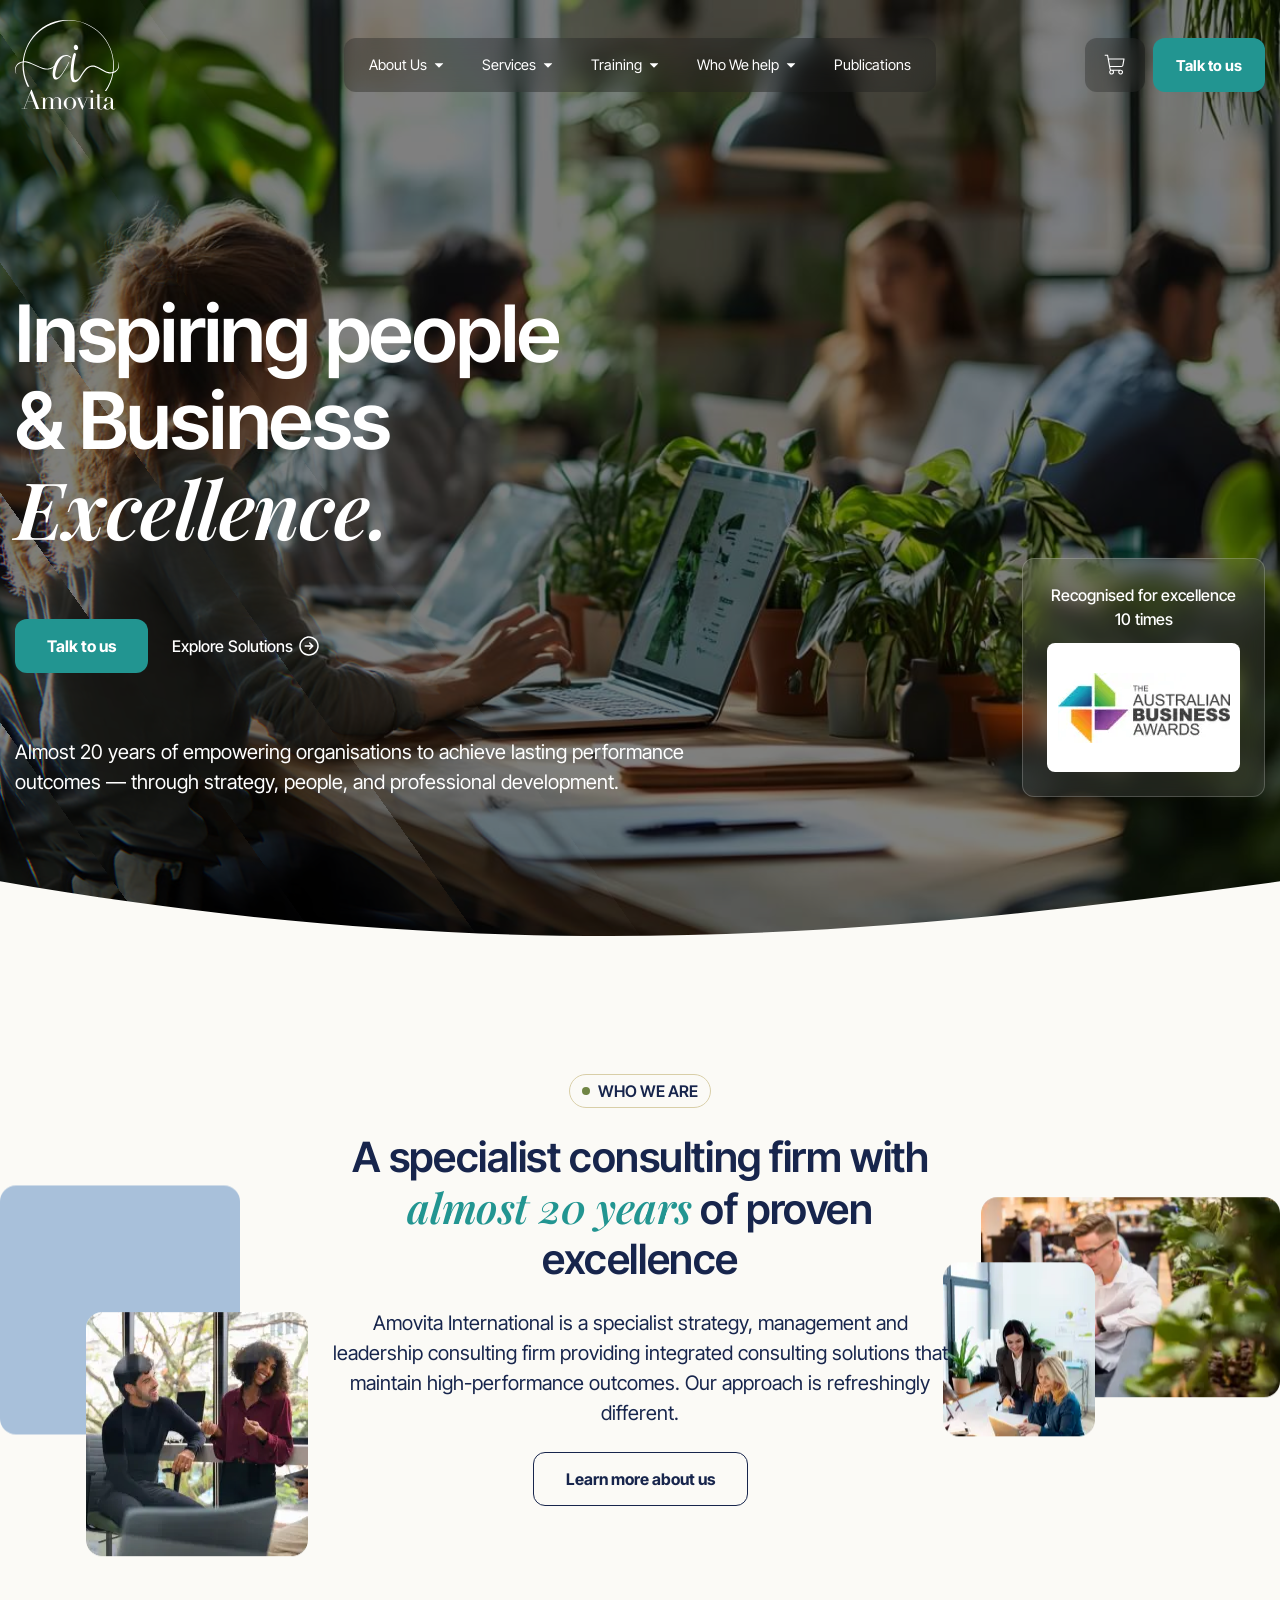
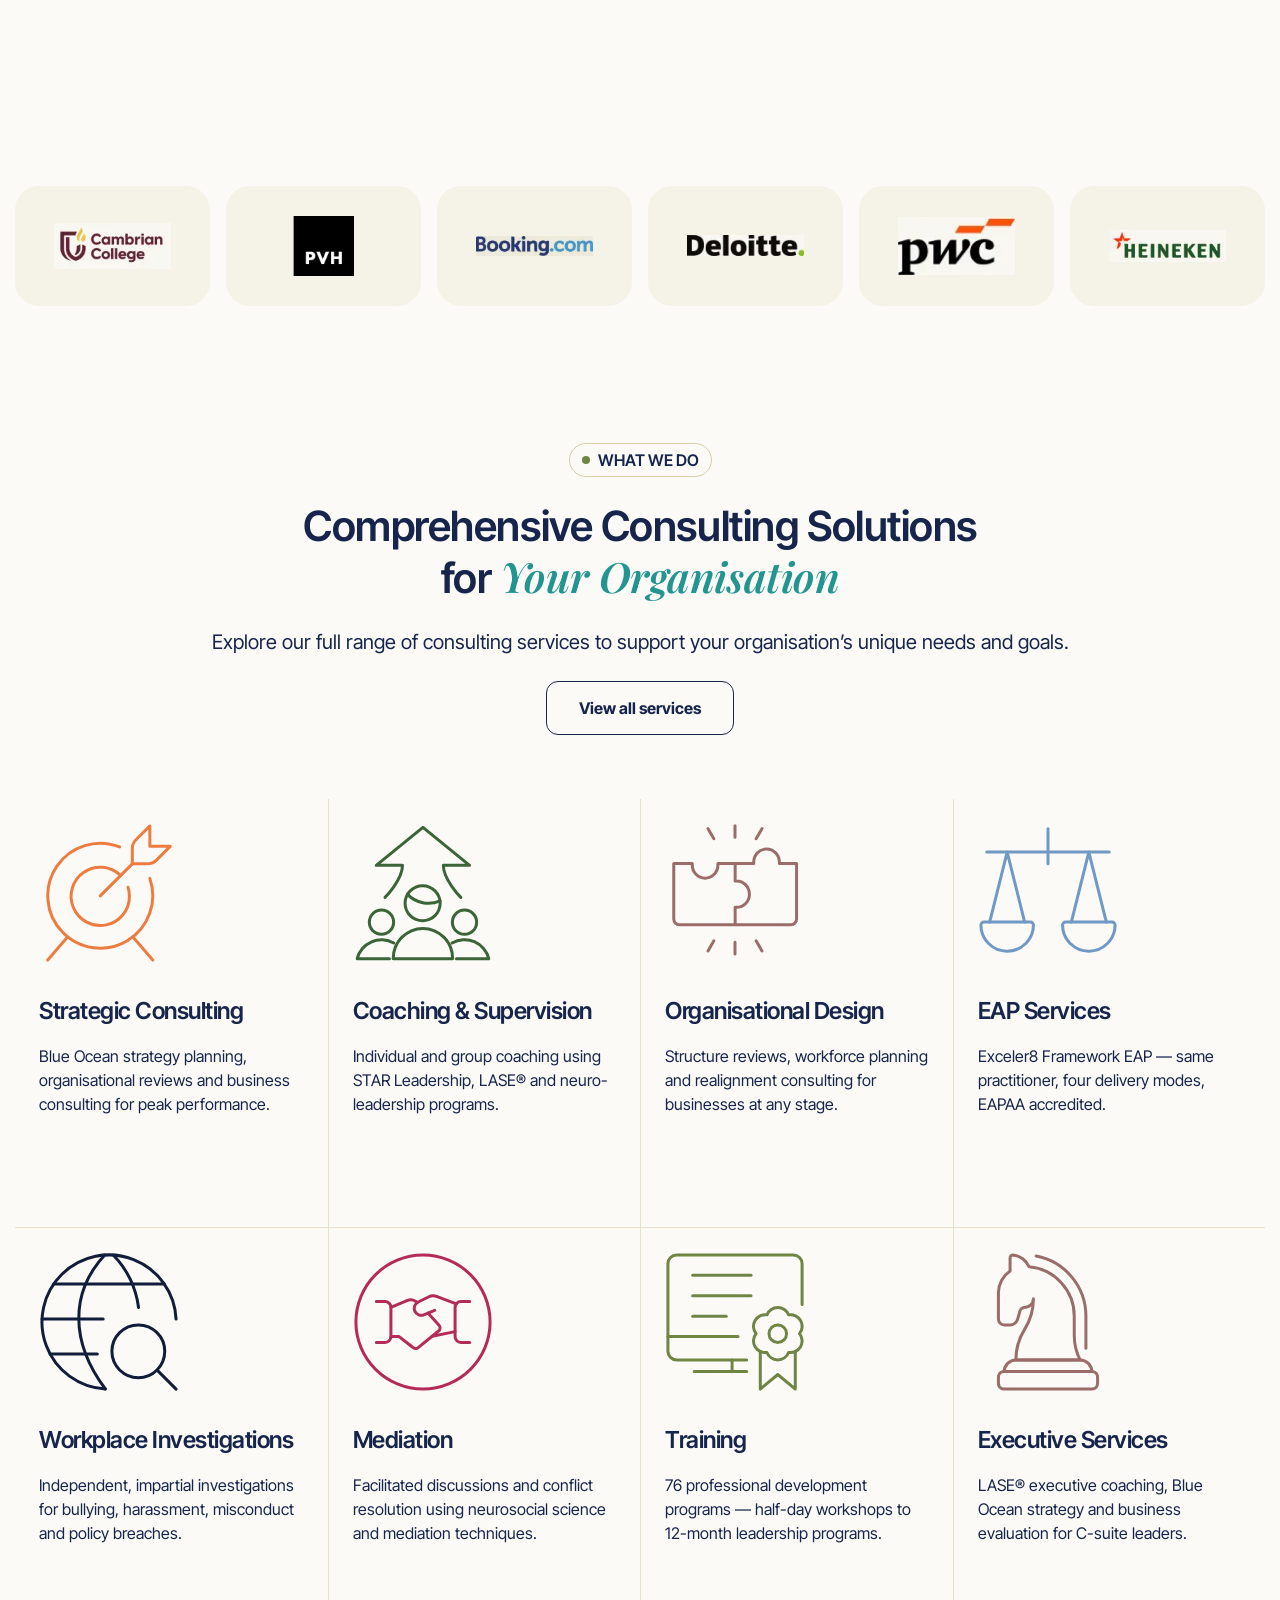
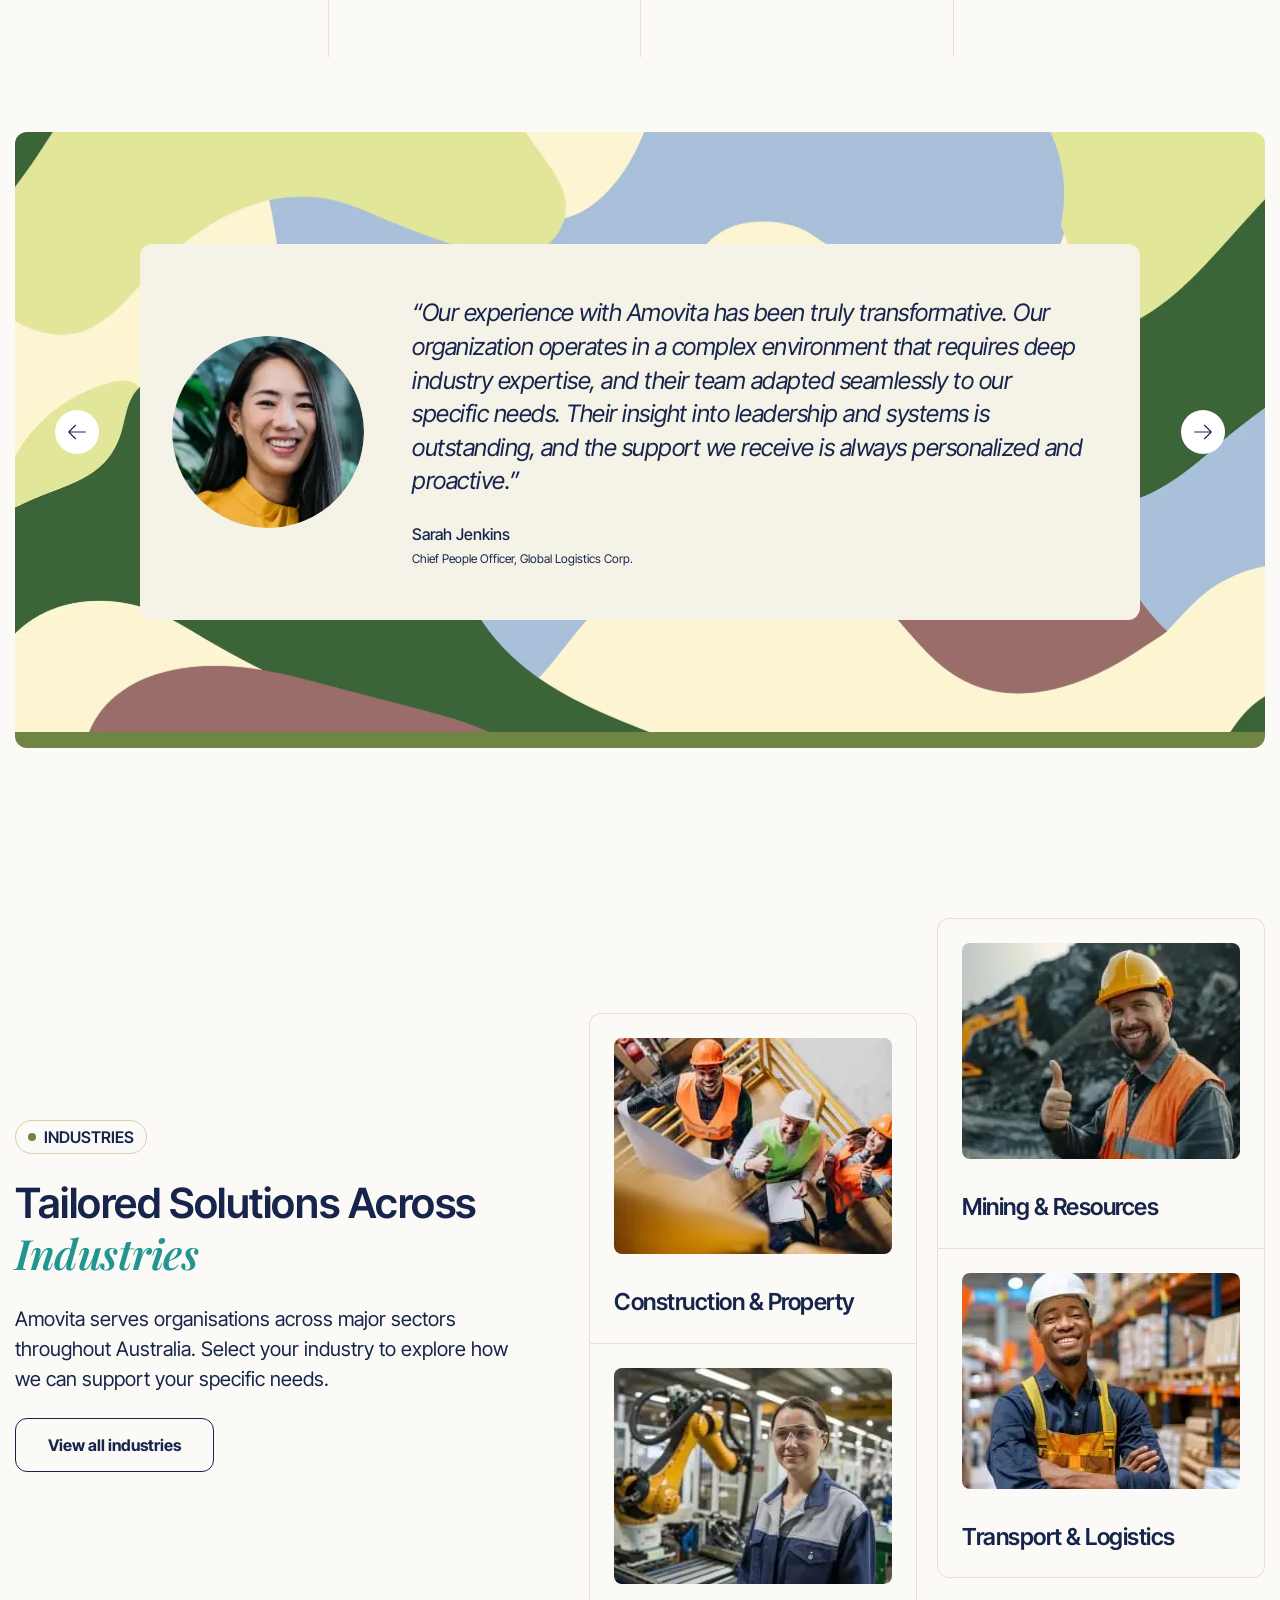
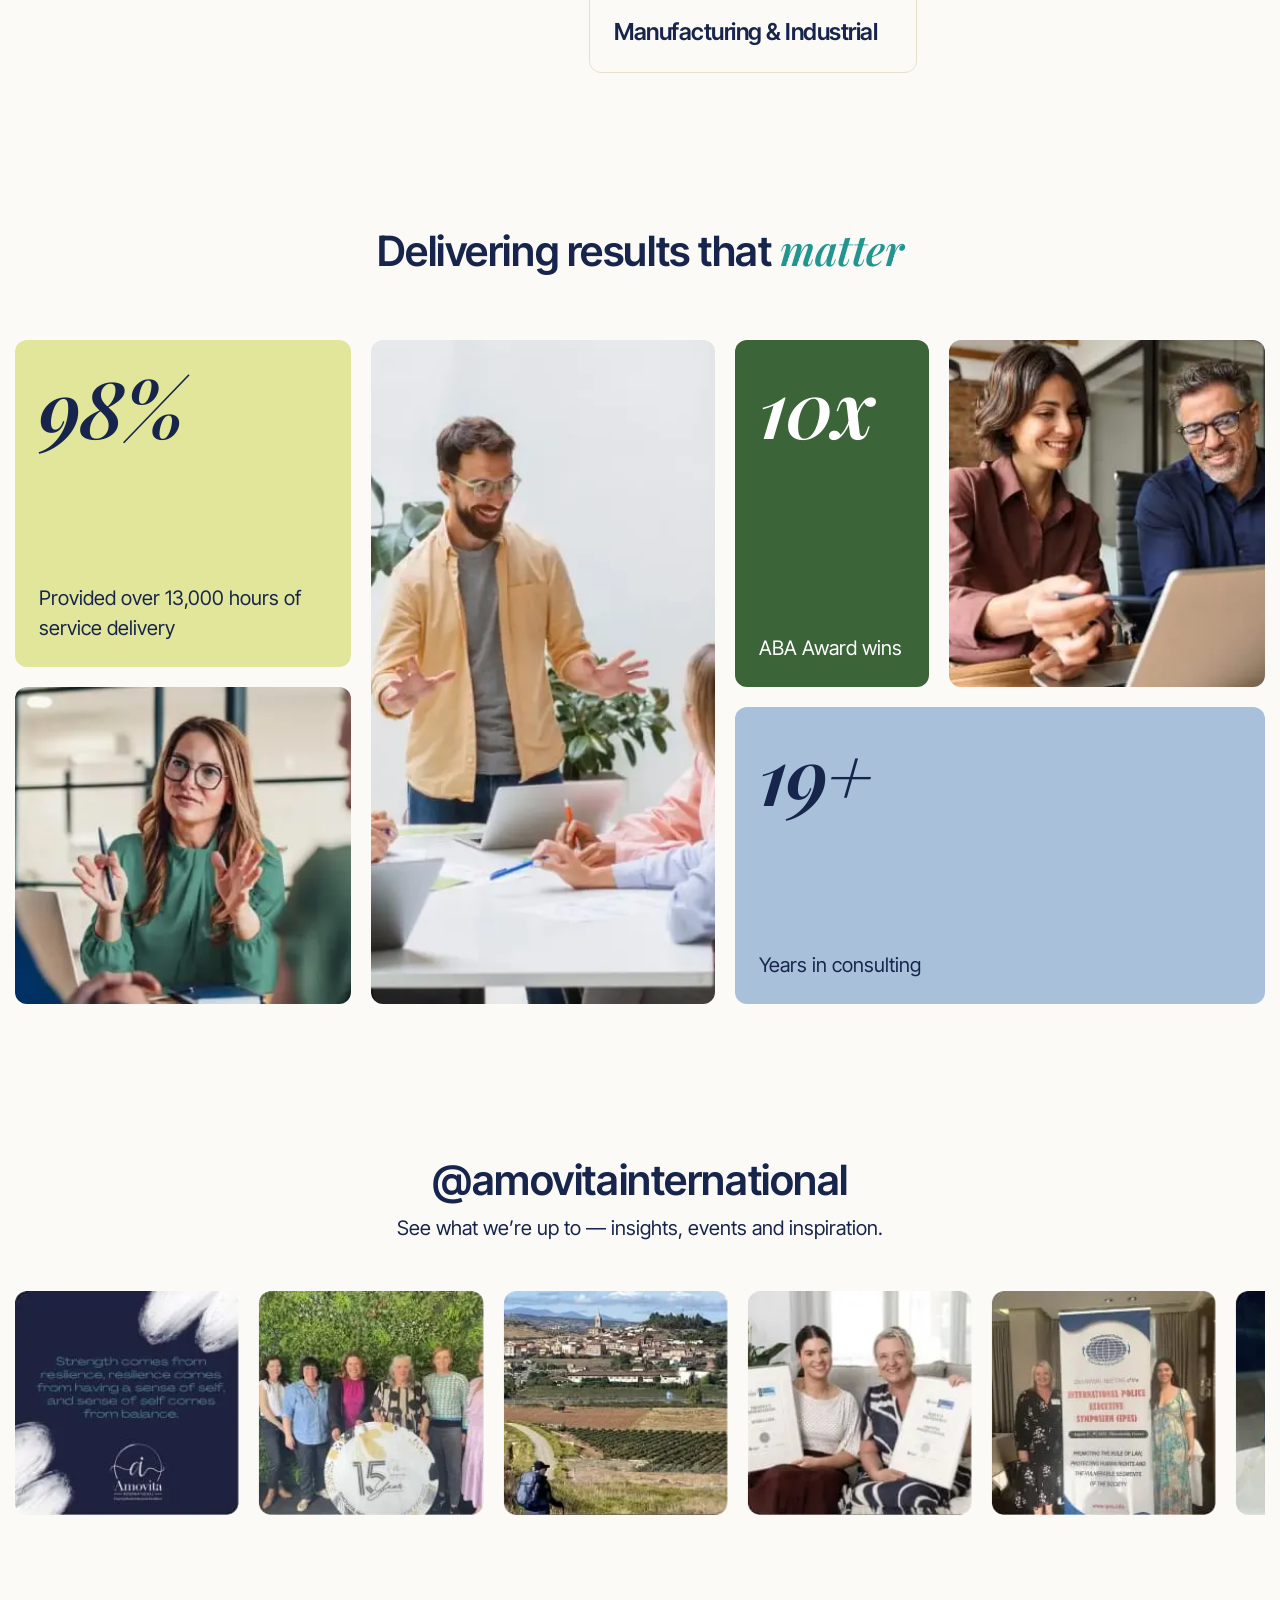
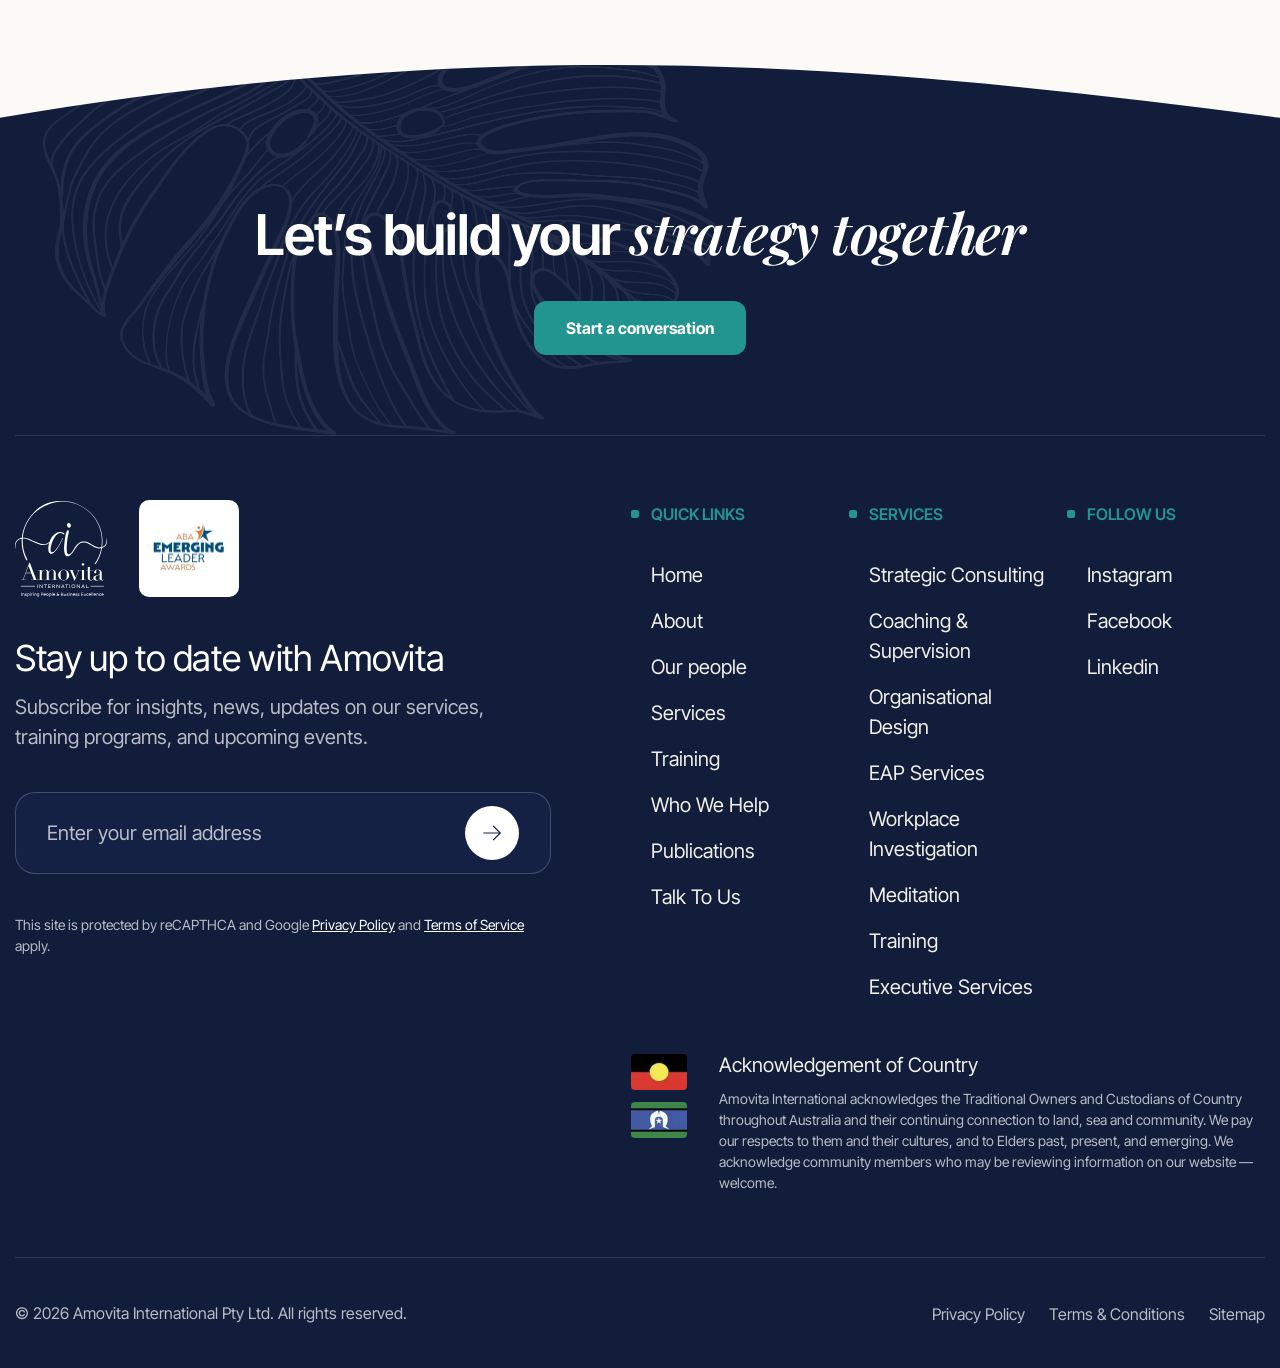
==== commit 3d6da95a: "Shop page added" ====
--- a/index.html
+++ b/index.html
@@ -25,7 +25,7 @@
         At 400 the slash reads as a heavy bar next to the 12px crumb labels. -->
 	<link rel="preconnect" href="https://fonts.googleapis.com">
 	<link rel="preconnect" href="https://fonts.gstatic.com" crossorigin>
-	<link rel="stylesheet" href="https://fonts.googleapis.com/css2?family=Inter+Tight:ital,wght@0,300;0,400;0,500;0,600;0,700;1,400&family=Playfair+Display:ital,wght@0,400;0,600;1,600&display=swap&_v=20260819015727">
+	<link rel="stylesheet" href="https://fonts.googleapis.com/css2?family=Inter+Tight:ital,wght@0,300;0,400;0,500;0,600;0,700;1,400&family=Playfair+Display:ital,wght@0,400;0,600;1,600&display=swap&_v=20261003192000">
 
 	<!-- Motion layer switch. Runs before the page paints, so elements that
         animate in start hidden instead of flashing into place first. With
@@ -35,7 +35,7 @@
 		document.documentElement.classList.add('anim');
 	</script>
 
-	<link rel="stylesheet" href="css/main.css?_v=20260819015727">
+	<link rel="stylesheet" href="css/main.css?_v=20261003192000">
 </head>
 
 <body class="page-home">
@@ -153,6 +153,7 @@
 						<svg class="header__cart-icon" aria-hidden="true">
 							<use href="img/icons/icons.svg#svg-cart"></use>
 						</svg>
+						<span class="header__cart-count" data-cart-count aria-hidden="true" hidden>0</span>
 					</button>
 					<a href="contact.html" class="btn btn_primary header__cta">Talk to us</a>
 					<button type="button" class="icon-menu header__burger" aria-label="Open menu"><span></span></button>
@@ -678,7 +679,7 @@
 		</footer>
 
 	</div>
-	<script src="js/main.js?_v=20260819015727"></script>
+	<script src="js/main.js?_v=20261003192000"></script>
 </body>
 
 </html>
--- a/css/main.css
+++ b/css/main.css
@@ -786,6 +786,7 @@
 }
 
 .header__cart {
+  position: relative;
   -webkit-box-flex: 0;
       -ms-flex: 0 0 auto;
           flex: 0 0 auto;
@@ -825,6 +826,28 @@
   display: block;
   width: 1.5rem;
   height: 1.5rem;
+}
+
+.header__cart-count {
+  position: absolute;
+  top: 0.4375rem;
+  left: calc(50% + 0.25rem);
+  min-width: 1rem;
+  height: 1rem;
+  padding: 0 0.25rem;
+  border-radius: 6.25rem;
+  background-color: #229591;
+  color: #fff;
+  font-family: "Inter Tight",sans-serif;
+  font-weight: 600;
+  font-size: 0.625rem;
+  line-height: 1rem;
+  text-align: center;
+  pointer-events: none;
+}
+
+.header__cart-count[hidden] {
+  display: none;
 }
 
 .header__cta {
@@ -1566,6 +1589,78 @@
   line-height: 1.5;
   letter-spacing: 0;
   color: rgba(23,37,76,.6);
+}
+
+.cart-pop__list {
+  display: -webkit-box;
+  display: -ms-flexbox;
+  display: flex;
+  -webkit-box-orient: vertical;
+  -webkit-box-direction: normal;
+      -ms-flex-direction: column;
+          flex-direction: column;
+  max-height: 15rem;
+  overflow-y: auto;
+}
+
+.cart-pop__item {
+  display: -webkit-box;
+  display: -ms-flexbox;
+  display: flex;
+  -webkit-box-align: baseline;
+      -ms-flex-align: baseline;
+          align-items: baseline;
+  -webkit-box-pack: justify;
+      -ms-flex-pack: justify;
+          justify-content: space-between;
+  gap: 0.75rem;
+  padding: 0.625rem 0;
+  border-bottom: 1px solid #e8e1ca;
+}
+
+.cart-pop__item:first-child {
+  padding-top: 0;
+}
+
+.cart-pop__item-name {
+  min-width: 0;
+  font-family: "Inter Tight",sans-serif;
+  font-weight: 600;
+  font-size: 0.875rem;
+  line-height: 1.5;
+  letter-spacing: 0;
+  color: #17254c;
+}
+
+.cart-pop__item-meta {
+  -webkit-box-flex: 0;
+      -ms-flex: 0 0 auto;
+          flex: 0 0 auto;
+  font-family: "Inter Tight",sans-serif;
+  font-weight: 400;
+  font-size: 0.875rem;
+  line-height: 1.5;
+  letter-spacing: 0;
+  color: rgba(23,37,76,.6);
+  white-space: nowrap;
+}
+
+.cart-pop__subtotal {
+  display: -webkit-box;
+  display: -ms-flexbox;
+  display: flex;
+  -webkit-box-pack: justify;
+      -ms-flex-pack: justify;
+          justify-content: space-between;
+  gap: 0.75rem;
+  padding-top: 0.625rem;
+  font-family: "Inter Tight",sans-serif;
+  font-weight: 400;
+  font-size: 1rem;
+  line-height: 1.5;
+  letter-spacing: 0;
+  font-weight: 600;
+  color: #17254c;
 }
 
 .cart-pop__cta {
@@ -12679,6 +12774,1262 @@
   display: none;
 }
 
+.shop-hero {
+  position: relative;
+  overflow: hidden;
+  background-color: #f5f2e8;
+}
+
+@supports (padding-top: clamp( 7.5rem , 3rem  +  9.375vw , 13.5rem )) {
+  .shop-hero {
+    padding-top: clamp( 7.5rem , 3rem  +  9.375vw , 13.5rem );
+  }
+}
+
+@supports not (padding-top: clamp( 7.5rem , 3rem  +  9.375vw , 13.5rem )) {
+  .shop-hero {
+    padding-top: calc(7.5rem + 6*(100vw - 48rem)/64);
+  }
+}
+
+@supports (padding-bottom: clamp( 4.5625rem , 4.1820748059rem  +  1.6231474947vw , 6rem )) {
+  .shop-hero {
+    padding-bottom: clamp( 4.5625rem , 4.1820748059rem  +  1.6231474947vw , 6rem );
+  }
+}
+
+@supports not (padding-bottom: clamp( 4.5625rem , 4.1820748059rem  +  1.6231474947vw , 6rem )) {
+  .shop-hero {
+    padding-bottom: calc(4.5625rem + 1.4375*(100vw - 23.4375rem)/88.5625);
+  }
+}
+
+.shop-hero__col {
+  display: -webkit-box;
+  display: -ms-flexbox;
+  display: flex;
+  -webkit-box-orient: vertical;
+  -webkit-box-direction: normal;
+      -ms-flex-direction: column;
+          flex-direction: column;
+  -webkit-box-align: center;
+      -ms-flex-align: center;
+          align-items: center;
+  text-align: center;
+}
+
+.shop-hero__crumbs {
+  display: -webkit-box;
+  display: -ms-flexbox;
+  display: flex;
+  -webkit-box-align: center;
+      -ms-flex-align: center;
+          align-items: center;
+  -webkit-box-pack: center;
+      -ms-flex-pack: center;
+          justify-content: center;
+  gap: 0.25rem;
+}
+
+.shop-hero__crumb {
+  font-family: "Inter Tight",sans-serif;
+  font-weight: 400;
+  font-size: 0.75rem;
+  line-height: 1.5;
+  letter-spacing: 0;
+  color: rgba(23,37,76,.6);
+}
+
+.shop-hero a.shop-hero__crumb {
+  font-weight: 600;
+  -webkit-transition: color .3s ease;
+  transition: color .3s ease;
+}
+
+.shop-hero__crumb-sep {
+  color: rgba(23,37,76,.6);
+}
+
+@supports (margin-top: clamp( 0.9375rem , 1.4907815808rem  +  -0.4940014114vw , 1.375rem )) {
+  .shop-hero__title {
+    margin-top: clamp( 0.9375rem , 1.4907815808rem  +  -0.4940014114vw , 1.375rem );
+  }
+}
+
+@supports not (margin-top: clamp( 0.9375rem , 1.4907815808rem  +  -0.4940014114vw , 1.375rem )) {
+  .shop-hero__title {
+    margin-top: calc(1.375rem + -0.4375*(100vw - 23.4375rem)/88.5625);
+  }
+}
+
+.shop-hero__title {
+  font-family: "Inter Tight",sans-serif;
+  font-weight: 600;
+  font-style: normal;
+}
+
+@supports (font-size: clamp( 2.875rem , 2.6434368384rem  +  0.9880028229vw , 3.75rem )) {
+  .shop-hero__title {
+    font-size: clamp( 2.875rem , 2.6434368384rem  +  0.9880028229vw , 3.75rem );
+  }
+}
+
+@supports not (font-size: clamp( 2.875rem , 2.6434368384rem  +  0.9880028229vw , 3.75rem )) {
+  .shop-hero__title {
+    font-size: calc(2.875rem + 0.875*(100vw - 23.4375rem)/88.5625);
+  }
+}
+
+.shop-hero__title {
+  line-height: 1.2;
+  letter-spacing: -1.24px;
+  color: #17254c;
+}
+
+.shop-hero__title em {
+  font-family: "Playfair Display",serif;
+  font-weight: 600;
+  font-style: italic;
+  color: #229591;
+  line-height: 1;
+}
+
+.shop-hero__lede {
+  max-width: 53.75rem;
+}
+
+@supports (margin-top: clamp( 1rem , 0.9338390967rem  +  0.2822865208vw , 1.25rem )) {
+  .shop-hero__lede {
+    margin-top: clamp( 1rem , 0.9338390967rem  +  0.2822865208vw , 1.25rem );
+  }
+}
+
+@supports not (margin-top: clamp( 1rem , 0.9338390967rem  +  0.2822865208vw , 1.25rem )) {
+  .shop-hero__lede {
+    margin-top: calc(1rem + 0.25*(100vw - 23.4375rem)/88.5625);
+  }
+}
+
+.shop-hero__lede {
+  font-family: "Playfair Display",serif;
+  font-weight: 400;
+  font-style: normal;
+  font-size: 1.5rem;
+  line-height: 1.6;
+  letter-spacing: -0.24px;
+  color: #17254c;
+}
+
+.shop-hero__search {
+  display: -webkit-box;
+  display: -ms-flexbox;
+  display: flex;
+  -webkit-box-align: center;
+      -ms-flex-align: center;
+          align-items: center;
+  gap: 1rem;
+  width: 100%;
+  max-width: 36.6875rem;
+  height: 3.375rem;
+  margin-top: 2rem;
+  padding: 0.75rem 1.5rem;
+  background-color: #fff;
+  border: 1px solid #d8cea7;
+  border-radius: 6.25rem;
+  -webkit-transition: border-color .3s ease;
+  transition: border-color .3s ease;
+}
+
+.shop-hero__search:focus-within {
+  border-color: #229591;
+  outline: 2px solid rgba(34,149,145,.25);
+  outline-offset: 0;
+}
+
+.shop-hero__search-label {
+  position: absolute;
+  width: 1px;
+  height: 1px;
+  padding: 0;
+  margin: -1px;
+  overflow: hidden;
+  clip: rect(0, 0, 0, 0);
+  white-space: nowrap;
+  border: 0;
+}
+
+.shop-hero__search-input {
+  -webkit-box-flex: 1;
+      -ms-flex: 1 1 auto;
+          flex: 1 1 auto;
+  min-width: 0;
+  background-color: rgba(0,0,0,0);
+  border: 0;
+  -webkit-appearance: none;
+     -moz-appearance: none;
+          appearance: none;
+  text-overflow: ellipsis;
+  font-family: "Inter Tight",sans-serif;
+  font-weight: 400;
+  font-size: 1rem;
+  line-height: 1.5;
+  letter-spacing: 0;
+  color: #17254c;
+}
+
+.shop-hero__search-input::-webkit-input-placeholder {
+  color: rgba(23,37,76,.6);
+}
+
+.shop-hero__search-input::-moz-placeholder {
+  color: rgba(23,37,76,.6);
+}
+
+.shop-hero__search-input:-ms-input-placeholder {
+  color: rgba(23,37,76,.6);
+}
+
+.shop-hero__search-input::-ms-input-placeholder {
+  color: rgba(23,37,76,.6);
+}
+
+.shop-hero__search-input::placeholder {
+  color: rgba(23,37,76,.6);
+}
+
+.shop-hero__search-input:focus {
+  outline: none;
+}
+
+.shop-hero__search-input::-webkit-search-cancel-button {
+  display: none;
+}
+
+.shop-hero__search-submit {
+  -webkit-box-flex: 0;
+      -ms-flex: 0 0 auto;
+          flex: 0 0 auto;
+  display: -webkit-inline-box;
+  display: -ms-inline-flexbox;
+  display: inline-flex;
+  -webkit-box-align: center;
+      -ms-flex-align: center;
+          align-items: center;
+  -webkit-box-pack: center;
+      -ms-flex-pack: center;
+          justify-content: center;
+  padding: 0;
+  background: none;
+  border: 0;
+  color: #229591;
+  cursor: pointer;
+}
+
+.shop-hero__search-submit svg {
+  width: 1.5rem;
+  height: 1.5rem;
+}
+
+.shop-hero__search-submit:focus-visible {
+  outline: 2px solid #229591;
+  outline-offset: 2px;
+  border-radius: 0.25rem;
+}
+
+.shop-hero__wave {
+  position: absolute;
+  left: 0;
+  bottom: -1px;
+  z-index: 2;
+  display: block;
+  width: 100%;
+}
+
+@supports (height: clamp( 1.5rem , 0.9707127735rem  +  2.2582921665vw , 3.5rem )) {
+  .shop-hero__wave {
+    height: clamp( 1.5rem , 0.9707127735rem  +  2.2582921665vw , 3.5rem );
+  }
+}
+
+@supports not (height: clamp( 1.5rem , 0.9707127735rem  +  2.2582921665vw , 3.5rem )) {
+  .shop-hero__wave {
+    height: calc(1.5rem + 2*(100vw - 23.4375rem)/88.5625);
+  }
+}
+
+.shop-hero__wave {
+  -webkit-transform: scaleY(-1);
+      -ms-transform: scaleY(-1);
+          transform: scaleY(-1);
+}
+
+.shop-store {
+  background-color: #fbfaf6;
+}
+
+@supports (padding-top: clamp( 3rem , 1.8091037403rem  +  5.0811573747vw , 7.5rem )) {
+  .shop-store {
+    padding-top: clamp( 3rem , 1.8091037403rem  +  5.0811573747vw , 7.5rem );
+  }
+}
+
+@supports not (padding-top: clamp( 3rem , 1.8091037403rem  +  5.0811573747vw , 7.5rem )) {
+  .shop-store {
+    padding-top: calc(3rem + 4.5*(100vw - 23.4375rem)/88.5625);
+  }
+}
+
+@supports (padding-bottom: clamp( 3rem , 1.8091037403rem  +  5.0811573747vw , 7.5rem )) {
+  .shop-store {
+    padding-bottom: clamp( 3rem , 1.8091037403rem  +  5.0811573747vw , 7.5rem );
+  }
+}
+
+@supports not (padding-bottom: clamp( 3rem , 1.8091037403rem  +  5.0811573747vw , 7.5rem )) {
+  .shop-store {
+    padding-bottom: calc(3rem + 4.5*(100vw - 23.4375rem)/88.5625);
+  }
+}
+
+.shop-store__inner {
+  display: -webkit-box;
+  display: -ms-flexbox;
+  display: flex;
+  -webkit-box-align: start;
+      -ms-flex-align: start;
+          align-items: flex-start;
+  gap: 2.5rem;
+}
+
+.shop-store__main {
+  -webkit-box-flex: 1;
+      -ms-flex: 1 1 0px;
+          flex: 1 1 0;
+  min-width: 0;
+}
+
+.shop-store__home {
+  display: -webkit-box;
+  display: -ms-flexbox;
+  display: flex;
+  -webkit-box-orient: vertical;
+  -webkit-box-direction: normal;
+      -ms-flex-direction: column;
+          flex-direction: column;
+}
+
+@supports (gap: clamp( 1rem , 0.9338390967rem  +  0.2822865208vw , 1.25rem )) {
+  .shop-store__home {
+    gap: clamp( 1rem , 0.9338390967rem  +  0.2822865208vw , 1.25rem );
+  }
+}
+
+@supports not (gap: clamp( 1rem , 0.9338390967rem  +  0.2822865208vw , 1.25rem )) {
+  .shop-store__home {
+    gap: calc(1rem + 0.25*(100vw - 23.4375rem)/88.5625);
+  }
+}
+
+.shop-store__home[hidden] {
+  display: none;
+}
+
+.shop-filters {
+  -webkit-box-flex: 0;
+      -ms-flex: 0 0 auto;
+          flex: 0 0 auto;
+  width: 20.375rem;
+  display: -webkit-box;
+  display: -ms-flexbox;
+  display: flex;
+  -webkit-box-orient: vertical;
+  -webkit-box-direction: normal;
+      -ms-flex-direction: column;
+          flex-direction: column;
+  gap: 2.5rem;
+  padding: 1rem;
+  background-color: #fff;
+  border: 1px solid #e8e1ca;
+  border-radius: 0.625rem;
+}
+
+.shop-filters__head {
+  display: -webkit-box;
+  display: -ms-flexbox;
+  display: flex;
+  -webkit-box-align: center;
+      -ms-flex-align: center;
+          align-items: center;
+  -webkit-box-pack: justify;
+      -ms-flex-pack: justify;
+          justify-content: space-between;
+  gap: 1rem;
+}
+
+.shop-filters__title {
+  display: -webkit-box;
+  display: -ms-flexbox;
+  display: flex;
+  -webkit-box-align: center;
+      -ms-flex-align: center;
+          align-items: center;
+  -webkit-box-pack: justify;
+      -ms-flex-pack: justify;
+          justify-content: space-between;
+  gap: 0.75rem;
+  -webkit-box-flex: 1;
+      -ms-flex: 1 1 auto;
+          flex: 1 1 auto;
+  min-width: 0;
+  font-family: "Playfair Display",serif;
+  font-weight: 400;
+  font-size: 1.5rem;
+  line-height: 1.6;
+  letter-spacing: -0.24px;
+  color: #17254c;
+}
+
+.shop-filters__caret {
+  display: none;
+  -webkit-box-flex: 0;
+      -ms-flex: 0 0 auto;
+          flex: 0 0 auto;
+  width: 0.75rem;
+  height: 0.75rem;
+  color: #229591;
+  -webkit-transition: -webkit-transform .25s ease;
+  transition: -webkit-transform .25s ease;
+  transition: transform .25s ease;
+  transition: transform .25s ease, -webkit-transform .25s ease;
+}
+
+.shop-filters__clear {
+  display: -webkit-inline-box;
+  display: -ms-inline-flexbox;
+  display: inline-flex;
+  -webkit-box-align: center;
+      -ms-flex-align: center;
+          align-items: center;
+  -webkit-box-pack: center;
+      -ms-flex-pack: center;
+          justify-content: center;
+  -webkit-box-flex: 0;
+      -ms-flex: 0 0 auto;
+          flex: 0 0 auto;
+  height: 2.375rem;
+  padding: 0.5rem 0.875rem;
+  border: 0;
+  border-radius: 0.5rem;
+  background-color: #229591;
+  color: #fff;
+  font-family: "Inter Tight",sans-serif;
+  font-weight: 600;
+  font-size: 0.875rem;
+  line-height: 1.5;
+  letter-spacing: 0;
+  white-space: nowrap;
+  cursor: pointer;
+  -webkit-transition: background-color .3s ease;
+  transition: background-color .3s ease;
+}
+
+.shop-filters__clear:focus-visible {
+  outline: 2px solid #17254c;
+  outline-offset: 2px;
+}
+
+.shop-filters__clear[hidden] {
+  display: none;
+}
+
+.shop-filters__body {
+  display: -webkit-box;
+  display: -ms-flexbox;
+  display: flex;
+  -webkit-box-orient: vertical;
+  -webkit-box-direction: normal;
+      -ms-flex-direction: column;
+          flex-direction: column;
+  gap: 2.5rem;
+}
+
+.shop-filters__group {
+  min-width: 0;
+  margin: 0;
+  padding: 0;
+  border: 0;
+}
+
+.shop-filters__group+.shop-filters__group {
+  padding-top: 2.5rem;
+  border-top: 1px solid #e8e1ca;
+}
+
+.shop-filters__legend {
+  display: block;
+  float: none;
+  width: 100%;
+  margin-bottom: 1.25rem;
+  padding: 0;
+  font-family: "Inter Tight",sans-serif;
+  font-weight: 600;
+  font-size: 0.75rem;
+  line-height: 1;
+  text-transform: uppercase;
+  color: #17254c;
+}
+
+.shop-filters__list {
+  display: -webkit-box;
+  display: -ms-flexbox;
+  display: flex;
+  -webkit-box-orient: vertical;
+  -webkit-box-direction: normal;
+      -ms-flex-direction: column;
+          flex-direction: column;
+}
+
+.shop-filters__row {
+  position: relative;
+  display: -webkit-box;
+  display: -ms-flexbox;
+  display: flex;
+  -webkit-box-align: center;
+      -ms-flex-align: center;
+          align-items: center;
+  -webkit-box-pack: justify;
+      -ms-flex-pack: justify;
+          justify-content: space-between;
+  gap: 0.75rem;
+  min-height: 2.1875rem;
+  padding: 0.4375rem 0.125rem;
+  border-radius: 0.5rem;
+  cursor: pointer;
+  color: #17254c;
+  -webkit-transition: color .2s ease;
+  transition: color .2s ease;
+}
+
+.shop-filters__row[hidden] {
+  display: none;
+}
+
+.shop-filters__row:has(.shop-filters__check:focus-visible) {
+  outline: 2px solid #229591;
+  outline-offset: 0;
+}
+
+.shop-filters__row:has(.shop-filters__check:checked) {
+  color: #229591;
+}
+
+.shop-filters__row:has(.shop-filters__check:checked) .shop-filters__name,
+.shop-filters__row:has(.shop-filters__check:checked) .shop-filters__count {
+  font-weight: 600;
+}
+
+.shop-filters__check {
+  position: absolute;
+  width: 1px;
+  height: 1px;
+  padding: 0;
+  margin: -1px;
+  overflow: hidden;
+  clip: rect(0, 0, 0, 0);
+  white-space: nowrap;
+  border: 0;
+}
+
+.shop-filters__name {
+  min-width: 0;
+  font-family: "Inter Tight",sans-serif;
+  font-weight: 400;
+  font-size: 0.875rem;
+  line-height: 1.5;
+  letter-spacing: 0;
+}
+
+.shop-filters__count {
+  -webkit-box-flex: 0;
+      -ms-flex: 0 0 auto;
+          flex: 0 0 auto;
+  font-family: "Inter Tight",sans-serif;
+  font-weight: 400;
+  font-size: 0.75rem;
+  line-height: 1.5;
+  letter-spacing: 0;
+}
+
+.shop-filters__more {
+  display: inline-block;
+  margin-top: 1rem;
+  padding: 0;
+  background: none;
+  border: 0;
+  border-bottom: 1px solid currentColor;
+  font-family: "Inter Tight",sans-serif;
+  font-weight: 600;
+  font-size: 0.875rem;
+  line-height: 1.5;
+  color: #17254c;
+  cursor: pointer;
+  -webkit-transition: color .2s ease;
+  transition: color .2s ease;
+}
+
+.shop-filters__more[hidden] {
+  display: none;
+}
+
+.shop-filters__more:focus-visible {
+  outline: 2px solid #229591;
+  outline-offset: 2px;
+}
+
+.shop-filters__actions {
+  display: -webkit-box;
+  display: -ms-flexbox;
+  display: flex;
+  -webkit-box-orient: vertical;
+  -webkit-box-direction: normal;
+      -ms-flex-direction: column;
+          flex-direction: column;
+  gap: 0.5rem;
+}
+
+.shop-filters__actions[hidden] {
+  display: none;
+}
+
+.shop-filters__action {
+  display: -webkit-inline-box;
+  display: -ms-inline-flexbox;
+  display: inline-flex;
+  -webkit-box-align: center;
+      -ms-flex-align: center;
+          align-items: center;
+  -webkit-box-pack: center;
+      -ms-flex-pack: center;
+          justify-content: center;
+  width: 100%;
+  min-height: 2.375rem;
+  padding: 0.5rem 0.875rem;
+  background-color: #f5f2e8;
+  border: 1px solid #e8e1ca;
+  border-radius: 0.5rem;
+  font-family: "Inter Tight",sans-serif;
+  font-weight: 600;
+  font-size: 0.875rem;
+  line-height: 1.5;
+  letter-spacing: 0;
+  color: #17254c;
+  cursor: pointer;
+  -webkit-transition: border-color .3s ease,background-color .3s ease;
+  transition: border-color .3s ease,background-color .3s ease;
+}
+
+.shop-filters__action:focus-visible {
+  outline: 2px solid #229591;
+  outline-offset: 2px;
+}
+
+.shop-product {
+  display: -webkit-box;
+  display: -ms-flexbox;
+  display: flex;
+  -webkit-box-orient: vertical;
+  -webkit-box-direction: normal;
+      -ms-flex-direction: column;
+          flex-direction: column;
+  min-width: 0;
+  background-color: #f5f2e8;
+  border: 1px solid #e8e1ca;
+  border-radius: 0.875rem;
+  overflow: hidden;
+}
+
+.shop-product[hidden] {
+  display: none;
+}
+
+.shop-product__media {
+  -webkit-box-flex: 0;
+      -ms-flex: 0 0 auto;
+          flex: 0 0 auto;
+  height: 16.25rem;
+  overflow: hidden;
+  background-color: #fbfaf6;
+}
+
+.shop-product__img {
+  display: block;
+  width: 100%;
+  height: 100%;
+  -o-object-fit: cover;
+     object-fit: cover;
+  -webkit-transition: -webkit-transform .6s cubic-bezier(0.25, 1, 0.5, 1);
+  transition: -webkit-transform .6s cubic-bezier(0.25, 1, 0.5, 1);
+  transition: transform .6s cubic-bezier(0.25, 1, 0.5, 1);
+  transition: transform .6s cubic-bezier(0.25, 1, 0.5, 1), -webkit-transform .6s cubic-bezier(0.25, 1, 0.5, 1);
+}
+
+.shop-product__body {
+  -webkit-box-flex: 1;
+      -ms-flex: 1 1 auto;
+          flex: 1 1 auto;
+  display: -webkit-box;
+  display: -ms-flexbox;
+  display: flex;
+  -webkit-box-orient: vertical;
+  -webkit-box-direction: normal;
+      -ms-flex-direction: column;
+          flex-direction: column;
+  gap: 1rem;
+  padding: 1.5rem;
+}
+
+.shop-product__info {
+  -webkit-box-flex: 1;
+      -ms-flex: 1 1 auto;
+          flex: 1 1 auto;
+  display: -webkit-box;
+  display: -ms-flexbox;
+  display: flex;
+  -webkit-box-orient: vertical;
+  -webkit-box-direction: normal;
+      -ms-flex-direction: column;
+          flex-direction: column;
+  gap: 1rem;
+}
+
+.shop-product__title {
+  display: -webkit-box;
+  -webkit-box-orient: vertical;
+  -webkit-line-clamp: 3;
+  line-clamp: 3;
+  overflow: hidden;
+  font-family: "Inter Tight",sans-serif;
+  font-weight: 600;
+}
+
+@supports (font-size: clamp( 1.25rem , 1.1786987522rem  +  0.3565062389vw , 1.5rem )) {
+  .shop-product__title {
+    font-size: clamp( 1.25rem , 1.1786987522rem  +  0.3565062389vw , 1.5rem );
+  }
+}
+
+@supports not (font-size: clamp( 1.25rem , 1.1786987522rem  +  0.3565062389vw , 1.5rem )) {
+  .shop-product__title {
+    font-size: calc(1.25rem + 0.25*(100vw - 20rem)/70.125);
+  }
+}
+
+.shop-product__title {
+  line-height: 1.4;
+  letter-spacing: -0.5px;
+  color: #17254c;
+}
+
+.shop-product__text {
+  display: -webkit-box;
+  -webkit-box-orient: vertical;
+  -webkit-line-clamp: 3;
+  line-clamp: 3;
+  overflow: hidden;
+  font-family: "Inter Tight",sans-serif;
+  font-weight: 400;
+  font-size: 1rem;
+  line-height: 1.5;
+  letter-spacing: 0;
+  color: #17254c;
+}
+
+.shop-product__meta {
+  display: -webkit-box;
+  display: -ms-flexbox;
+  display: flex;
+  -webkit-box-align: center;
+      -ms-flex-align: center;
+          align-items: center;
+  -webkit-box-pack: justify;
+      -ms-flex-pack: justify;
+          justify-content: space-between;
+  gap: 0.75rem;
+  padding-top: 0.5rem;
+}
+
+.shop-product__price {
+  font-family: "Inter Tight",sans-serif;
+  font-weight: 400;
+  font-size: 1rem;
+  line-height: 1.5;
+  letter-spacing: 0;
+  font-weight: 600;
+  color: #17254c;
+  white-space: nowrap;
+}
+
+.shop-product__cta {
+  display: -webkit-inline-box;
+  display: -ms-inline-flexbox;
+  display: inline-flex;
+  -webkit-box-align: center;
+      -ms-flex-align: center;
+          align-items: center;
+  -webkit-box-pack: center;
+      -ms-flex-pack: center;
+          justify-content: center;
+  -webkit-box-flex: 0;
+      -ms-flex: 0 0 auto;
+          flex: 0 0 auto;
+  height: 2.375rem;
+  padding: 0.5rem 0.875rem;
+  border: 0;
+  border-radius: 0.5rem;
+  background-color: #229591;
+  color: #fff;
+  font-family: "Inter Tight",sans-serif;
+  font-weight: 600;
+  font-size: 0.875rem;
+  line-height: 1.5;
+  letter-spacing: 0;
+  white-space: nowrap;
+  cursor: pointer;
+  -webkit-transition: background-color .3s ease;
+  transition: background-color .3s ease;
+}
+
+.shop-product__cta:focus-visible {
+  outline: 2px solid #17254c;
+  outline-offset: 2px;
+}
+
+.shop-product__cta[data-cart-state=added] {
+  background-color: #17254c;
+}
+
+.shop-product_wide {
+  -webkit-box-orient: horizontal;
+  -webkit-box-direction: normal;
+      -ms-flex-direction: row;
+          flex-direction: row;
+}
+
+.shop-product_wide .shop-product__media {
+  -webkit-box-flex: 0;
+      -ms-flex: 0 0 21.5625rem;
+          flex: 0 0 21.5625rem;
+  height: auto;
+  min-height: 16.25rem;
+}
+
+.shop-product_wide .shop-product__body {
+  padding: 2rem;
+}
+
+.shop-rail {
+  display: -ms-grid;
+  display: grid;
+  -ms-grid-columns: minmax(0, 1fr) 1.5rem auto;
+  grid-template-columns: minmax(0, 1fr) auto;
+      grid-template-areas: "title nav" "track track";
+  -webkit-box-align: center;
+      -ms-flex-align: center;
+          align-items: center;
+  -webkit-column-gap: 1.5rem;
+     -moz-column-gap: 1.5rem;
+          column-gap: 1.5rem;
+  min-width: 0;
+}
+
+@supports (padding-top: clamp( 2.25rem , 2.1838390967rem  +  0.2822865208vw , 2.5rem )) {
+  .shop-rail {
+    padding-top: clamp( 2.25rem , 2.1838390967rem  +  0.2822865208vw , 2.5rem );
+  }
+}
+
+@supports not (padding-top: clamp( 2.25rem , 2.1838390967rem  +  0.2822865208vw , 2.5rem )) {
+  .shop-rail {
+    padding-top: calc(2.25rem + 0.25*(100vw - 23.4375rem)/88.5625);
+  }
+}
+
+.shop-rail__title {
+  -ms-grid-row: 1;
+  -ms-grid-column: 1;
+  grid-area: title;
+  font-family: "Inter Tight",sans-serif;
+  font-weight: 600;
+}
+
+@supports (font-size: clamp( 1.75rem , 1.4647950089rem  +  1.4260249554vw , 2.75rem )) {
+  .shop-rail__title {
+    font-size: clamp( 1.75rem , 1.4647950089rem  +  1.4260249554vw , 2.75rem );
+  }
+}
+
+@supports not (font-size: clamp( 1.75rem , 1.4647950089rem  +  1.4260249554vw , 2.75rem )) {
+  .shop-rail__title {
+    font-size: calc(1.75rem + 1*(100vw - 20rem)/70.125);
+  }
+}
+
+.shop-rail__title {
+  line-height: 1.2;
+  letter-spacing: -0.44px;
+  color: #17254c;
+}
+
+.shop-rail__nav {
+  -ms-grid-row: 1;
+  -ms-grid-column: 3;
+  grid-area: nav;
+  display: -webkit-box;
+  display: -ms-flexbox;
+  display: flex;
+  -webkit-box-align: center;
+      -ms-flex-align: center;
+          align-items: center;
+  gap: 1.25rem;
+}
+
+.shop-rail__nav[hidden] {
+  display: none;
+}
+
+.shop-rail__arrow {
+  -webkit-box-flex: 0;
+      -ms-flex: 0 0 auto;
+          flex: 0 0 auto;
+  display: -webkit-inline-box;
+  display: -ms-inline-flexbox;
+  display: inline-flex;
+  -webkit-box-align: center;
+      -ms-flex-align: center;
+          align-items: center;
+  -webkit-box-pack: center;
+      -ms-flex-pack: center;
+          justify-content: center;
+  width: 2.75rem;
+  height: 2.75rem;
+  padding: 0;
+  background-color: rgba(0,0,0,0);
+  border: 1px solid #17254c;
+  border-radius: 6.25rem;
+  color: #17254c;
+  cursor: pointer;
+  -webkit-transition: background-color .25s ease,color .25s ease,border-color .25s ease;
+  transition: background-color .25s ease,color .25s ease,border-color .25s ease;
+}
+
+.shop-rail__arrow svg {
+  width: 1.5rem;
+  height: 1.5rem;
+}
+
+.shop-rail__arrow:focus-visible {
+  outline: 2px solid #229591;
+  outline-offset: 2px;
+}
+
+.shop-rail__arrow:disabled {
+  border-color: #d8cea7;
+  color: #d8cea7;
+  cursor: default;
+}
+
+.shop-rail__arrow_prev svg {
+  -webkit-transform: scaleX(-1);
+      -ms-transform: scaleX(-1);
+          transform: scaleX(-1);
+}
+
+.shop-rail__count {
+  font-family: "Inter Tight",sans-serif;
+  font-weight: 400;
+  font-size: 1rem;
+  line-height: 1.5;
+  letter-spacing: 0;
+  font-weight: 600;
+  color: #17254c;
+  white-space: nowrap;
+  font-variant-numeric: tabular-nums;
+}
+
+.shop-rail__track {
+  -ms-grid-row: 2;
+  -ms-grid-column: 1;
+  -ms-grid-column-span: 3;
+  grid-area: track;
+  min-width: 0;
+  width: 100%;
+}
+
+@supports (margin-top: clamp( 2rem , 1.9338390967rem  +  0.2822865208vw , 2.25rem )) {
+  .shop-rail__track {
+    margin-top: clamp( 2rem , 1.9338390967rem  +  0.2822865208vw , 2.25rem );
+  }
+}
+
+@supports not (margin-top: clamp( 2rem , 1.9338390967rem  +  0.2822865208vw , 2.25rem )) {
+  .shop-rail__track {
+    margin-top: calc(2rem + 0.25*(100vw - 23.4375rem)/88.5625);
+  }
+}
+
+.shop-rail__wrapper {
+  -webkit-box-align: stretch;
+      -ms-flex-align: stretch;
+          align-items: stretch;
+}
+
+.shop-rail .shop-product.swiper-slide {
+  height: auto;
+}
+
+.shop-catalog {
+  display: -webkit-box;
+  display: -ms-flexbox;
+  display: flex;
+  -webkit-box-orient: vertical;
+  -webkit-box-direction: normal;
+      -ms-flex-direction: column;
+          flex-direction: column;
+}
+
+@supports (gap: clamp( 1.5rem , 1.3676781934rem  +  0.5645730416vw , 2rem )) {
+  .shop-catalog {
+    gap: clamp( 1.5rem , 1.3676781934rem  +  0.5645730416vw , 2rem );
+  }
+}
+
+@supports not (gap: clamp( 1.5rem , 1.3676781934rem  +  0.5645730416vw , 2rem )) {
+  .shop-catalog {
+    gap: calc(1.5rem + 0.5*(100vw - 23.4375rem)/88.5625);
+  }
+}
+
+.shop-catalog[hidden] {
+  display: none;
+}
+
+.shop-catalog__head {
+  display: -webkit-box;
+  display: -ms-flexbox;
+  display: flex;
+  -ms-flex-wrap: wrap;
+      flex-wrap: wrap;
+  -webkit-box-align: center;
+      -ms-flex-align: center;
+          align-items: center;
+  -webkit-box-pack: justify;
+      -ms-flex-pack: justify;
+          justify-content: space-between;
+  gap: 1rem 1.5rem;
+}
+
+.shop-catalog__title {
+  min-width: 0;
+  font-family: "Inter Tight",sans-serif;
+  font-weight: 600;
+}
+
+@supports (font-size: clamp( 1.25rem , 1.1786987522rem  +  0.3565062389vw , 1.5rem )) {
+  .shop-catalog__title {
+    font-size: clamp( 1.25rem , 1.1786987522rem  +  0.3565062389vw , 1.5rem );
+  }
+}
+
+@supports not (font-size: clamp( 1.25rem , 1.1786987522rem  +  0.3565062389vw , 1.5rem )) {
+  .shop-catalog__title {
+    font-size: calc(1.25rem + 0.25*(100vw - 20rem)/70.125);
+  }
+}
+
+.shop-catalog__title {
+  line-height: 1.4;
+  letter-spacing: -0.5px;
+  color: #17254c;
+}
+
+.shop-catalog__tools {
+  display: -webkit-box;
+  display: -ms-flexbox;
+  display: flex;
+  -ms-flex-wrap: wrap;
+      flex-wrap: wrap;
+  -webkit-box-align: center;
+      -ms-flex-align: center;
+          align-items: center;
+  gap: 1rem;
+}
+
+.shop-catalog__count {
+  font-family: "Inter Tight",sans-serif;
+  font-weight: 400;
+  font-size: 0.875rem;
+  line-height: 1.5;
+  letter-spacing: 0;
+  color: rgba(23,37,76,.6);
+}
+
+.shop-catalog__grid {
+  display: -ms-grid;
+  display: grid;
+  grid-template-columns: repeat(auto-fill, minmax(min(16.25rem, 100%), 1fr));
+}
+
+@supports (gap: clamp( 1rem , 0.7353563867rem  +  1.1291460833vw , 2rem )) {
+  .shop-catalog__grid {
+    gap: clamp( 1rem , 0.7353563867rem  +  1.1291460833vw , 2rem );
+  }
+}
+
+@supports not (gap: clamp( 1rem , 0.7353563867rem  +  1.1291460833vw , 2rem )) {
+  .shop-catalog__grid {
+    gap: calc(1rem + 1*(100vw - 23.4375rem)/88.5625);
+  }
+}
+
+.shop-catalog__empty {
+  padding: 2rem 0;
+  font-family: "Inter Tight",sans-serif;
+  font-weight: 400;
+  font-size: 1.25rem;
+  line-height: 1.5;
+  letter-spacing: 0;
+  color: #17254c;
+}
+
+.shop-catalog__empty[hidden] {
+  display: none;
+}
+
+.shop-sort {
+  display: -webkit-inline-box;
+  display: -ms-inline-flexbox;
+  display: inline-flex;
+  -webkit-box-align: center;
+      -ms-flex-align: center;
+          align-items: center;
+  gap: 0.5rem;
+  height: 2.375rem;
+  padding: 0 0.875rem;
+  background-color: #fff;
+  border: 1px solid #d8cea7;
+  border-radius: 0.5rem;
+  font-family: "Inter Tight",sans-serif;
+  font-size: 0.875rem;
+  line-height: 1.5;
+  color: #17254c;
+  cursor: pointer;
+  -webkit-transition: border-color .3s ease;
+  transition: border-color .3s ease;
+}
+
+.shop-sort:focus-visible {
+  outline: 2px solid #229591;
+  outline-offset: 2px;
+}
+
+.shop-sort__prefix {
+  color: rgba(23,37,76,.6);
+}
+
+.shop-sort__label {
+  font-weight: 600;
+}
+
+.shop-sort__caret {
+  width: 0.6875rem;
+  height: 0.375rem;
+  color: #229591;
+}
+
+.shop-pagination {
+  display: -webkit-box;
+  display: -ms-flexbox;
+  display: flex;
+  -ms-flex-wrap: wrap;
+      flex-wrap: wrap;
+  -webkit-box-align: center;
+      -ms-flex-align: center;
+          align-items: center;
+  -webkit-box-pack: justify;
+      -ms-flex-pack: justify;
+          justify-content: space-between;
+  gap: 1rem;
+  width: 100%;
+}
+
+.shop-pagination[hidden] {
+  display: none;
+}
+
+.shop-pagination__pages,
+.shop-pagination__nav {
+  display: -webkit-box;
+  display: -ms-flexbox;
+  display: flex;
+  -webkit-box-align: center;
+      -ms-flex-align: center;
+          align-items: center;
+  gap: 1rem;
+}
+
+.shop-pagination__page,
+.shop-pagination__step {
+  display: -webkit-inline-box;
+  display: -ms-inline-flexbox;
+  display: inline-flex;
+  -webkit-box-align: center;
+      -ms-flex-align: center;
+          align-items: center;
+  -webkit-box-pack: center;
+      -ms-flex-pack: center;
+          justify-content: center;
+  padding: 0;
+  background: none;
+  border: 0;
+  border-radius: 0.5rem;
+  font-family: "Inter Tight",sans-serif;
+  font-weight: 400;
+  font-size: 1rem;
+  line-height: 1.5;
+  letter-spacing: 0;
+  color: #17254c;
+  cursor: pointer;
+}
+
+.shop-pagination__page:focus-visible,
+.shop-pagination__step:focus-visible {
+  outline: 2px solid #229591;
+  outline-offset: 2px;
+}
+
+.shop-pagination__page {
+  min-width: 2rem;
+  height: 2rem;
+}
+
+.shop-pagination__page_active {
+  background-color: #229591;
+  color: #fff;
+  font-weight: 600;
+  cursor: default;
+}
+
+.shop-pagination__step:disabled {
+  opacity: .4;
+  cursor: default;
+}
+
+.shop-pagination__divider {
+  width: 1px;
+  height: 1rem;
+  background-color: #d8cea7;
+}
+
 @-webkit-keyframes anim-failsafe {
   to {
     opacity: 1;
@@ -13377,6 +14728,62 @@
   .training-list__rows:not(.training-list__rows_calendar) {
     -ms-grid-columns: (1fr)[2];
     grid-template-columns: repeat(2, 1fr);
+  }
+
+  .shop-store__inner {
+    -webkit-box-orient: vertical;
+    -webkit-box-direction: normal;
+        -ms-flex-direction: column;
+            flex-direction: column;
+    -webkit-box-align: stretch;
+        -ms-flex-align: stretch;
+            align-items: stretch;
+    gap: 1.5rem;
+  }
+
+  .shop-store__main {
+    -webkit-box-flex: 0;
+        -ms-flex: 0 0 auto;
+            flex: 0 0 auto;
+    width: 100%;
+  }
+
+  .shop-filters {
+    width: 100%;
+    gap: 0;
+    padding: 0.6875rem 1rem;
+  }
+
+  .shop-filters__title {
+    cursor: pointer;
+    border-radius: 0.5rem;
+  }
+
+  .shop-filters__title:focus-visible {
+    outline: 2px solid #229591;
+    outline-offset: 2px;
+  }
+
+  .shop-filters__caret {
+    display: block;
+  }
+
+  .shop-filters__body {
+    display: none;
+  }
+
+  .shop-filters_open .shop-filters__body {
+    display: -webkit-box;
+    display: -ms-flexbox;
+    display: flex;
+    margin-top: 1.5rem;
+    padding-bottom: 0.25rem;
+  }
+
+  .shop-filters_open .shop-filters__caret {
+    -webkit-transform: rotate(180deg);
+        -ms-transform: rotate(180deg);
+            transform: rotate(180deg);
   }
 }
 
@@ -13783,6 +15190,19 @@
     display: none;
   }
 
+  .page-shop .header__cart {
+    display: -webkit-inline-box;
+    display: -ms-inline-flexbox;
+    display: inline-flex;
+    height: 2.75rem;
+    padding-inline: 0.25rem;
+    background-color: rgba(0,0,0,0);
+  }
+
+  .page-shop .header__cart-count {
+    top: 0.125rem;
+  }
+
   .header__actions .header__cta {
     display: -webkit-inline-box;
     display: -ms-inline-flexbox;
@@ -15006,6 +16426,78 @@
   .who-help-industries__grid .card-industry:last-child {
     border-bottom: 0;
   }
+
+  .shop-hero__search {
+    max-width: calc(100% - 0.625rem);
+  }
+
+  .shop-product__media {
+    height: 15rem;
+  }
+
+  .shop-product__body {
+    padding: 1.5rem 1.5rem 1rem;
+  }
+
+  .shop-product__text {
+    font-family: "Inter Tight",sans-serif;
+    font-weight: 400;
+    font-size: 0.875rem;
+    line-height: 1.5;
+    letter-spacing: 0;
+  }
+
+  .shop-product_wide {
+    -webkit-box-orient: vertical;
+    -webkit-box-direction: normal;
+        -ms-flex-direction: column;
+            flex-direction: column;
+  }
+
+  .shop-product_wide .shop-product__media {
+    -webkit-box-flex: 0;
+        -ms-flex: 0 0 auto;
+            flex: 0 0 auto;
+    height: 15rem;
+    min-height: 0;
+  }
+
+  .shop-product_wide .shop-product__body {
+    padding: 1.5rem 1.5rem 1rem;
+  }
+
+  .shop-product_wide .shop-product__text {
+    -webkit-line-clamp: 4;
+    line-clamp: 4;
+  }
+
+  .shop-rail {
+    -ms-grid-columns: minmax(0, 1fr);
+    grid-template-columns: minmax(0, 1fr);
+        grid-template-areas: "title" "track" "nav";
+  }
+
+  .shop-rail__nav {
+    -ms-grid-column-align: center;
+        justify-self: center;
+    margin-top: 2rem;
+  }
+
+  .shop-rail__title {
+    -ms-grid-row: 1;
+    -ms-grid-column: 1;
+  }
+
+  .shop-rail__nav {
+    -ms-grid-row: 3;
+    -ms-grid-column: 1;
+  }
+
+  .shop-rail__track {
+    -ms-grid-row: 2;
+    -ms-grid-column: 1;
+    -ms-grid-column-span: 1;
+  }
 }
 
 @media (max-width: 480px) {
@@ -15422,6 +16914,12 @@
             justify-content: center;
     text-align: center;
   }
+
+  .shop-pagination {
+    -webkit-box-pack: center;
+        -ms-flex-pack: center;
+            justify-content: center;
+  }
 }
 
 @media (min-width: 769px)and (max-width: 999.98px) {
@@ -15634,6 +17132,45 @@
   .pub-pagination__prev:hover,
   .pub-pagination__next:hover {
     color: #229591;
+  }
+
+  .shop-hero a.shop-hero__crumb:hover {
+    color: #17254c;
+  }
+
+  .shop-filters__clear:hover {
+    background-color: rgb(26.4196721311,115.7803278689,112.6721311475);
+  }
+
+  .shop-filters__row:hover {
+    color: #229591;
+  }
+
+  .shop-filters__more:hover {
+    color: #229591;
+  }
+
+  .shop-filters__action:hover {
+    border-color: #17254c;
+  }
+
+  .shop-product:hover .shop-product__img {
+    -webkit-transform: scale(1.04);
+        -ms-transform: scale(1.04);
+            transform: scale(1.04);
+  }
+
+  .shop-product__cta:hover {
+    background-color: rgb(26.4196721311,115.7803278689,112.6721311475);
+  }
+
+  .shop-rail__arrow:not(:disabled):hover {
+    background-color: #17254c;
+    color: #fff;
+  }
+
+  .shop-sort:hover {
+    border-color: #17254c;
   }
 
   .instagram__item img {
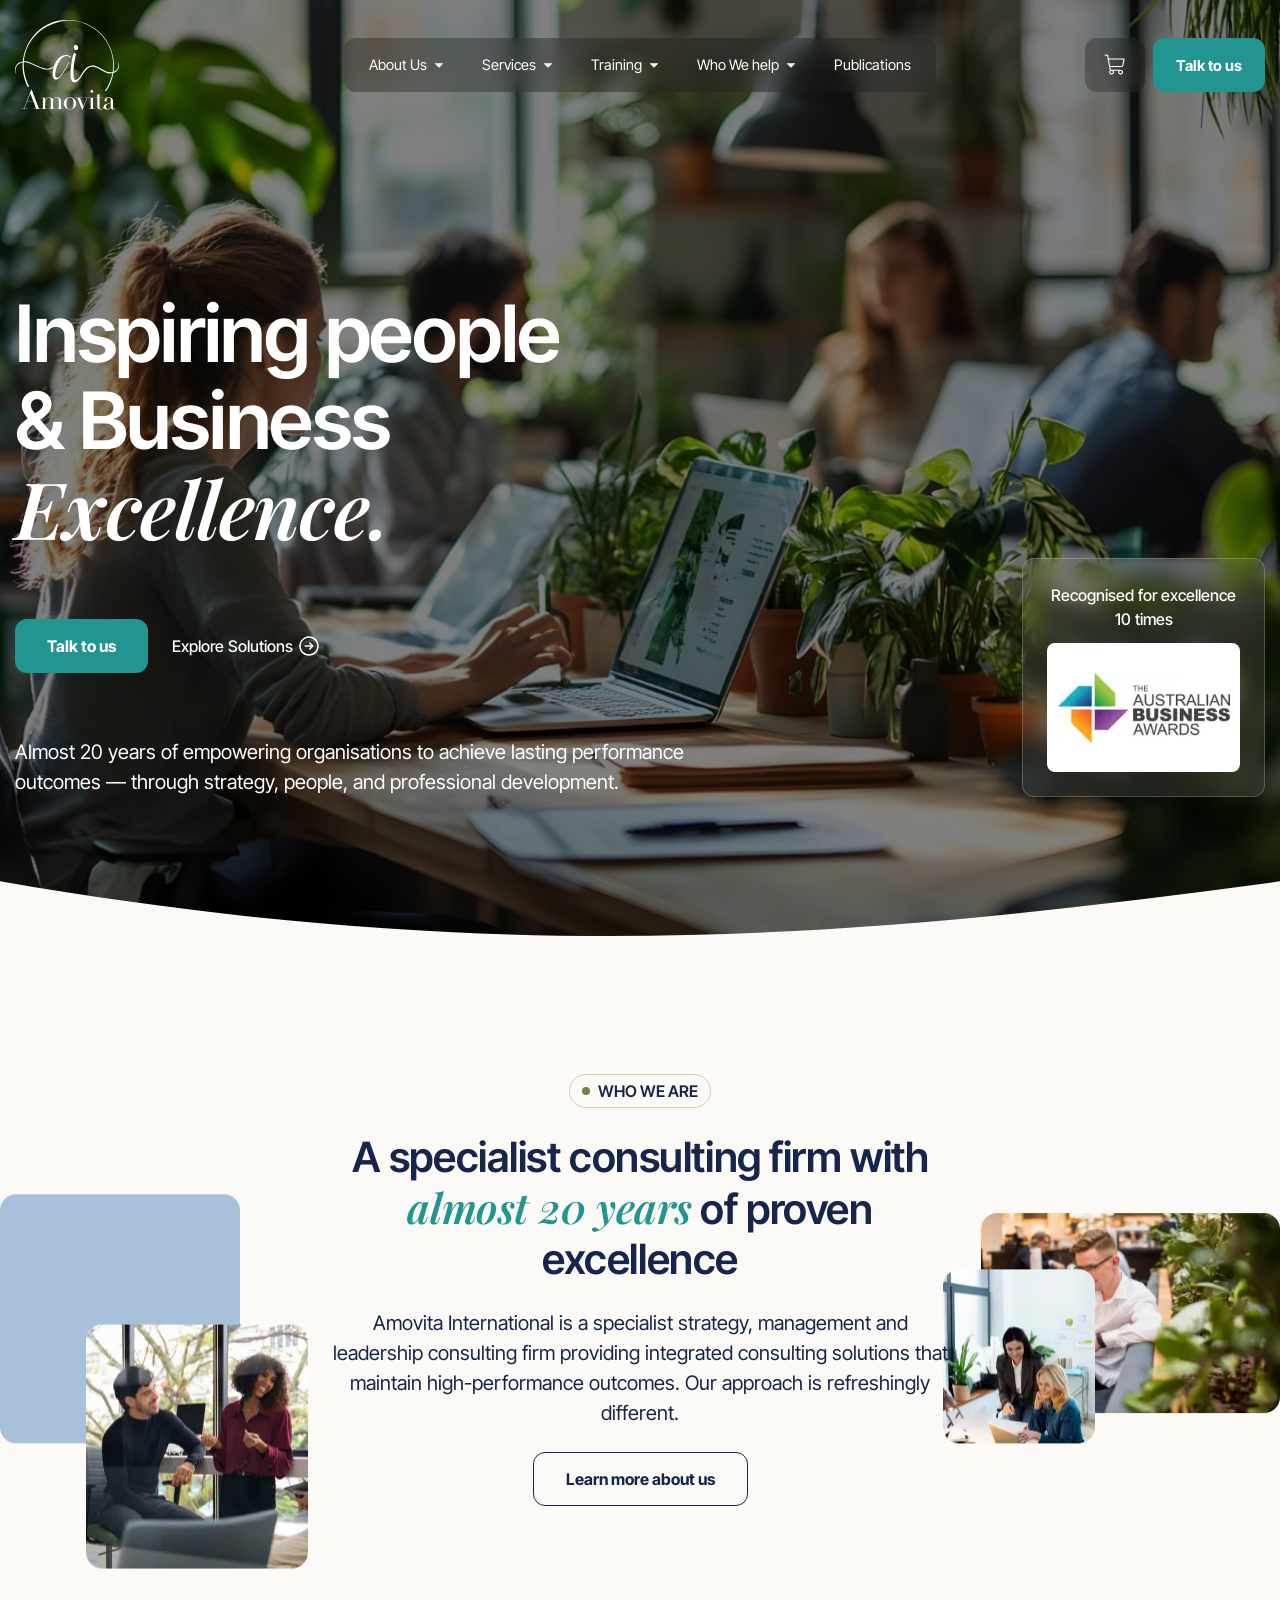
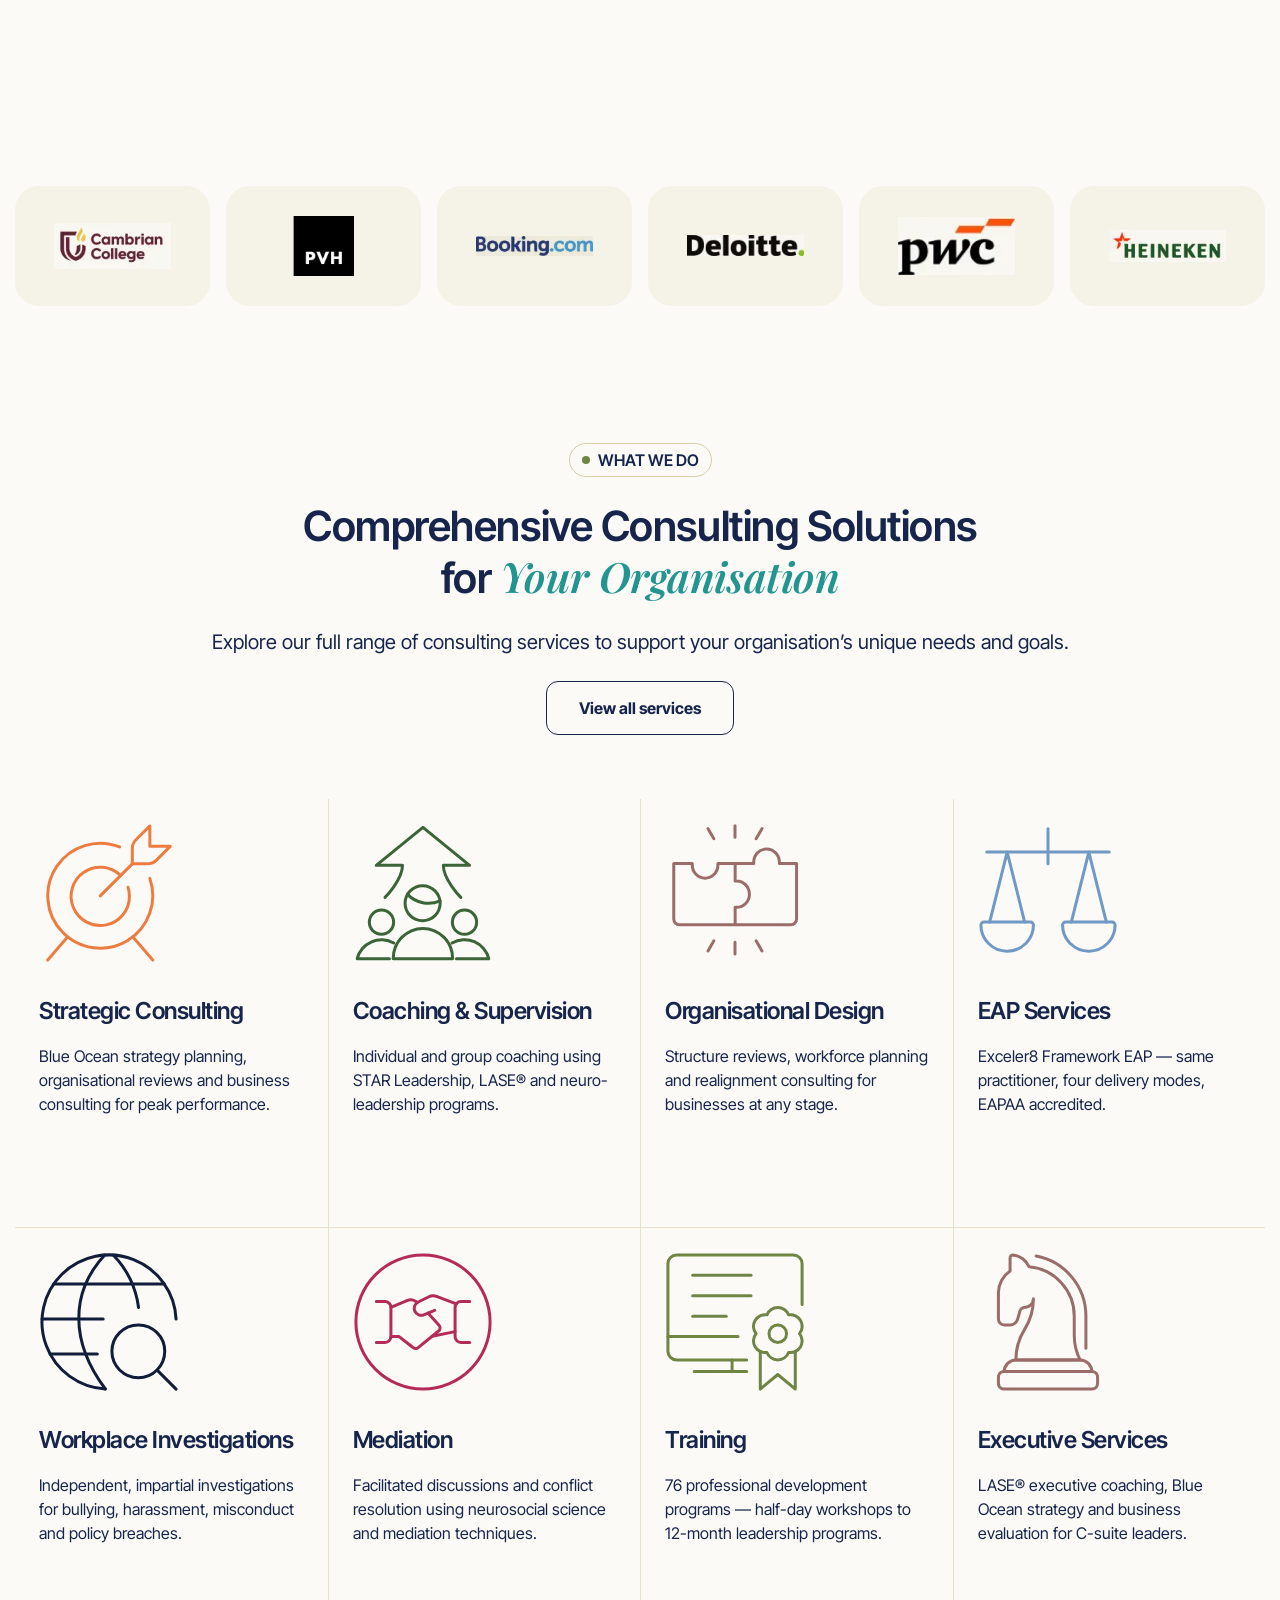
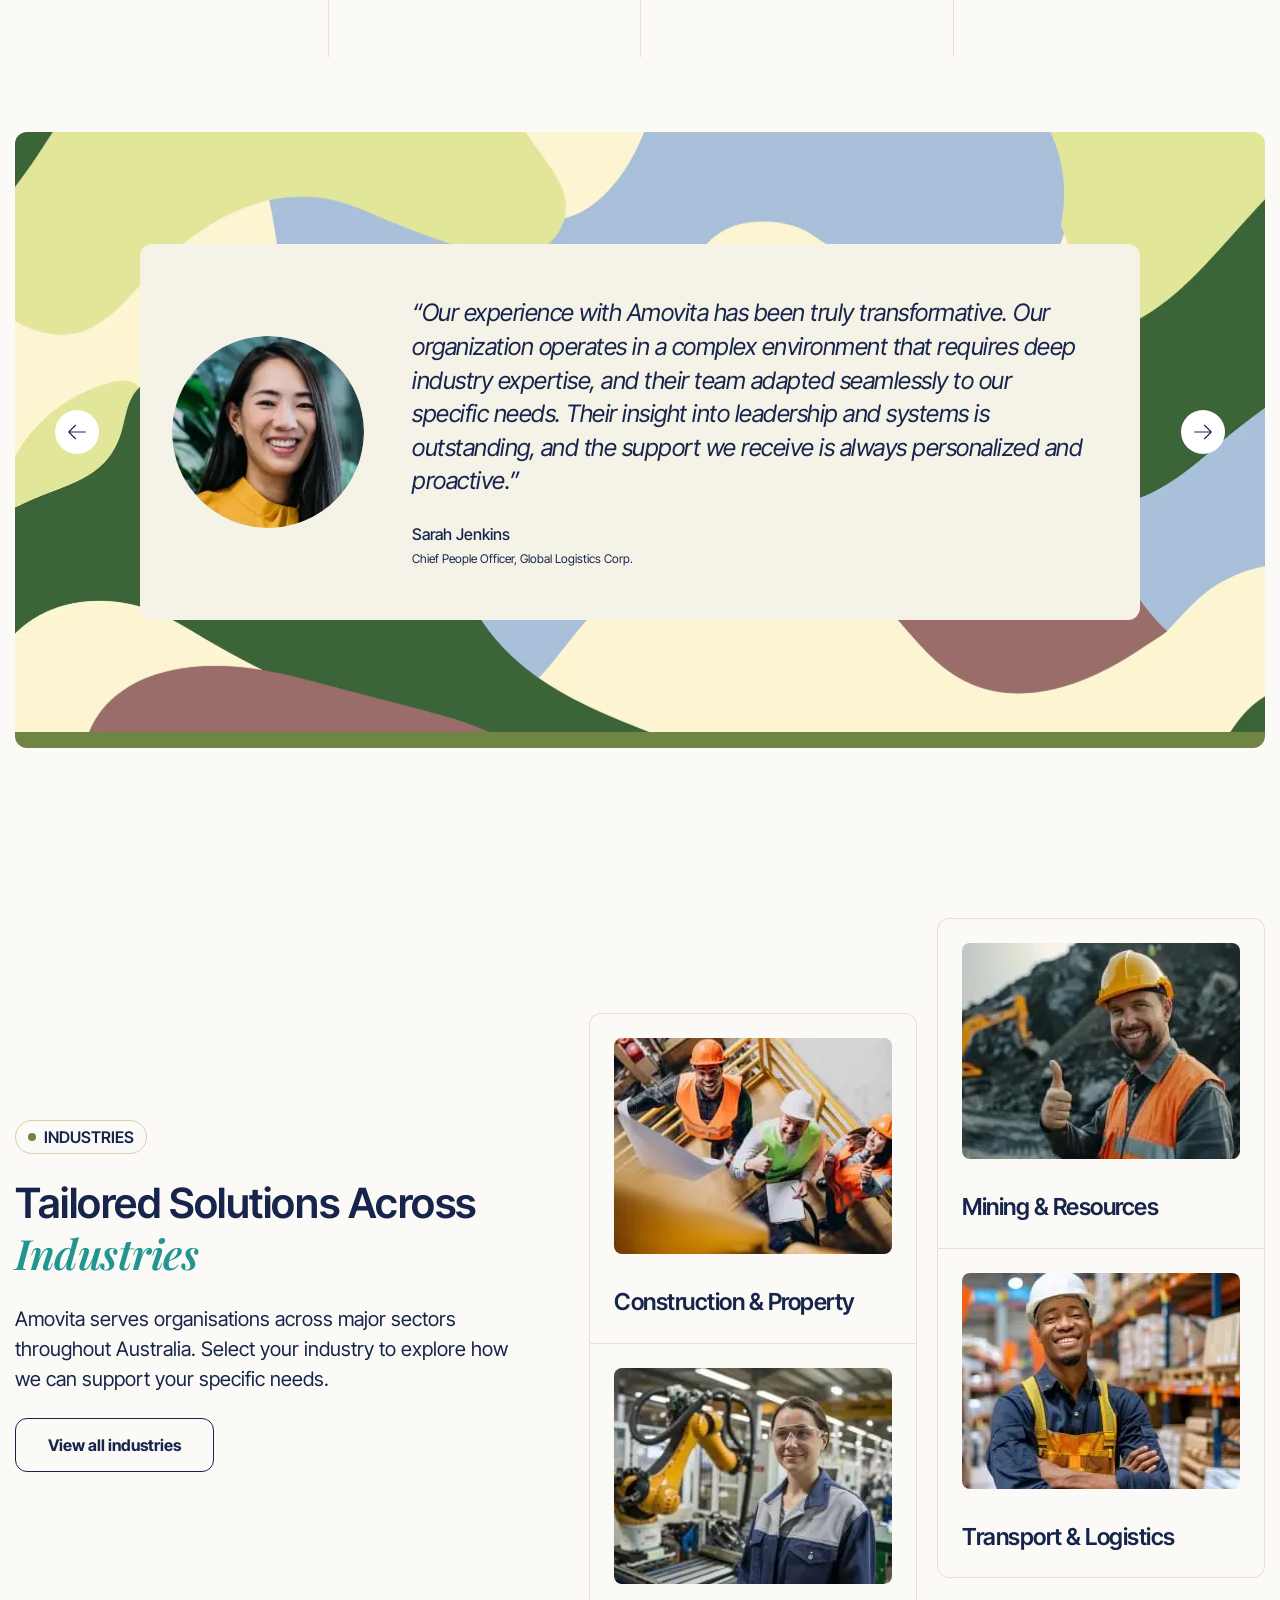
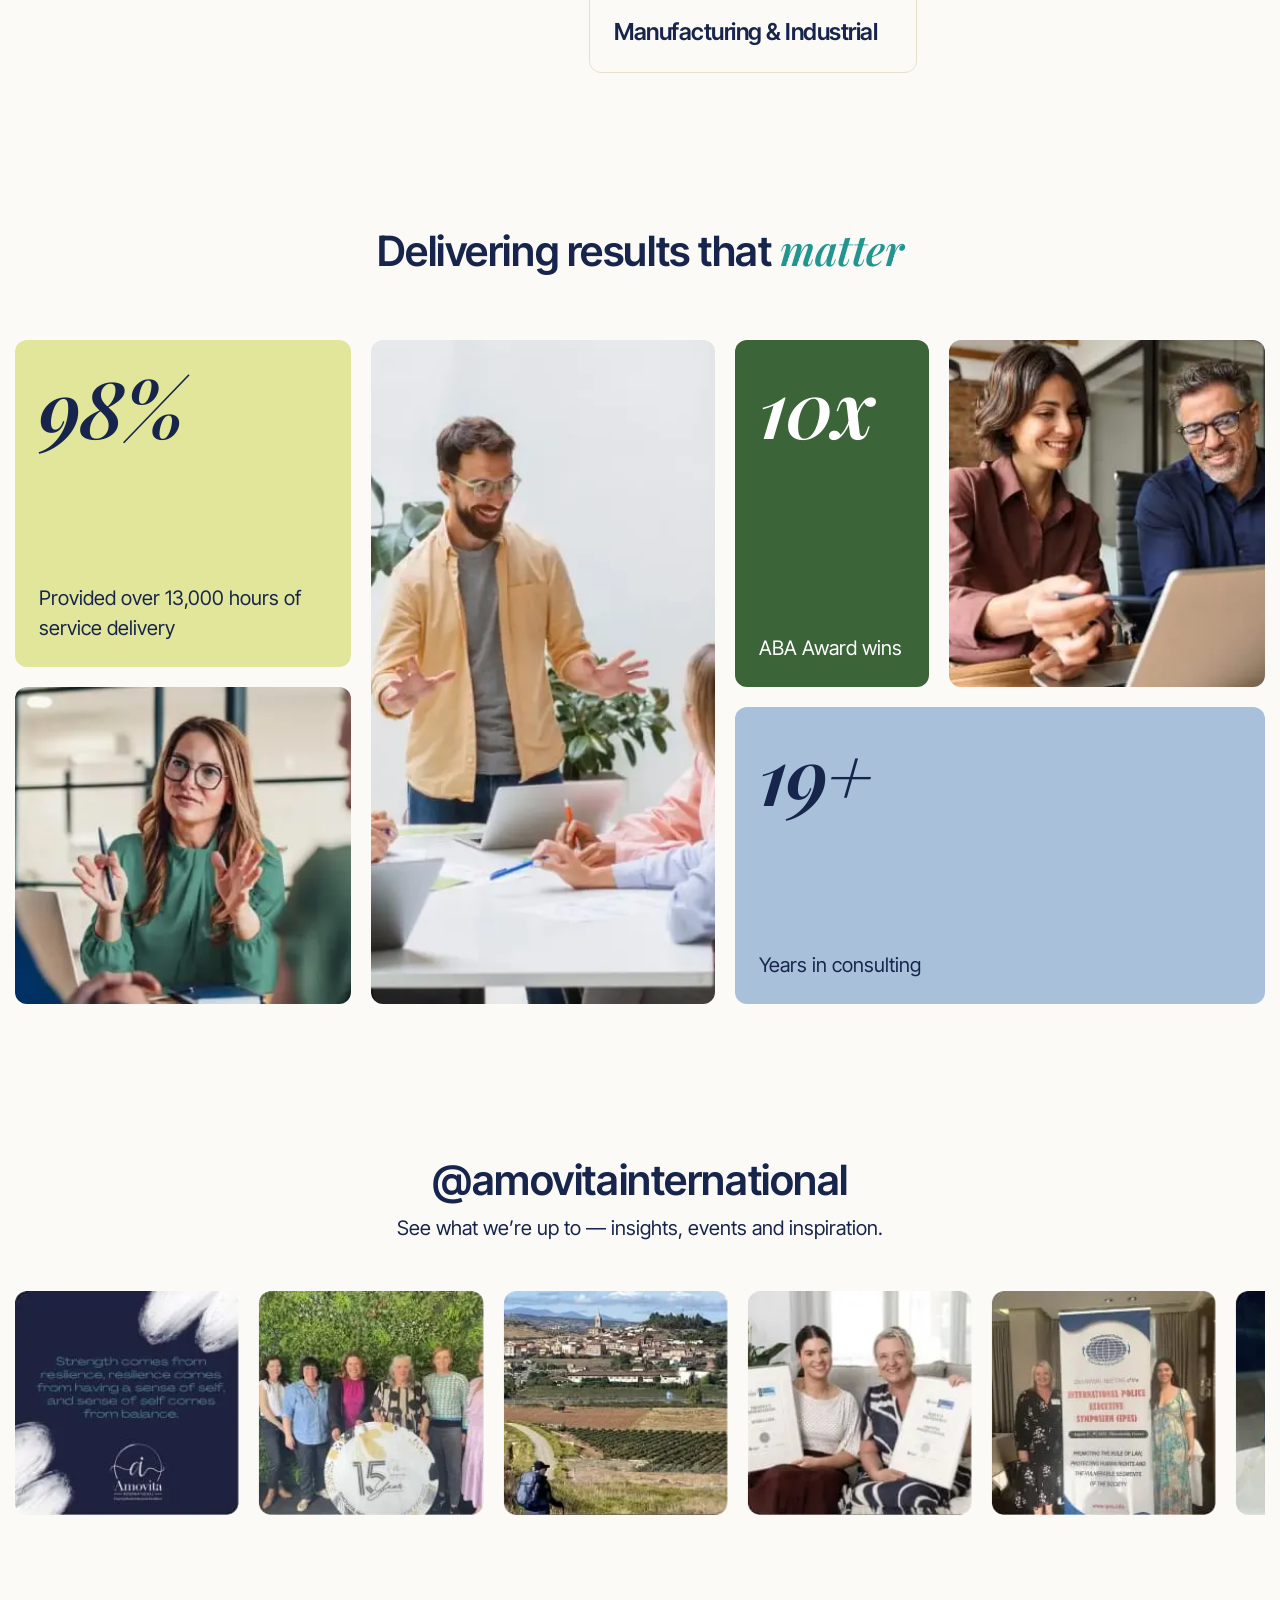
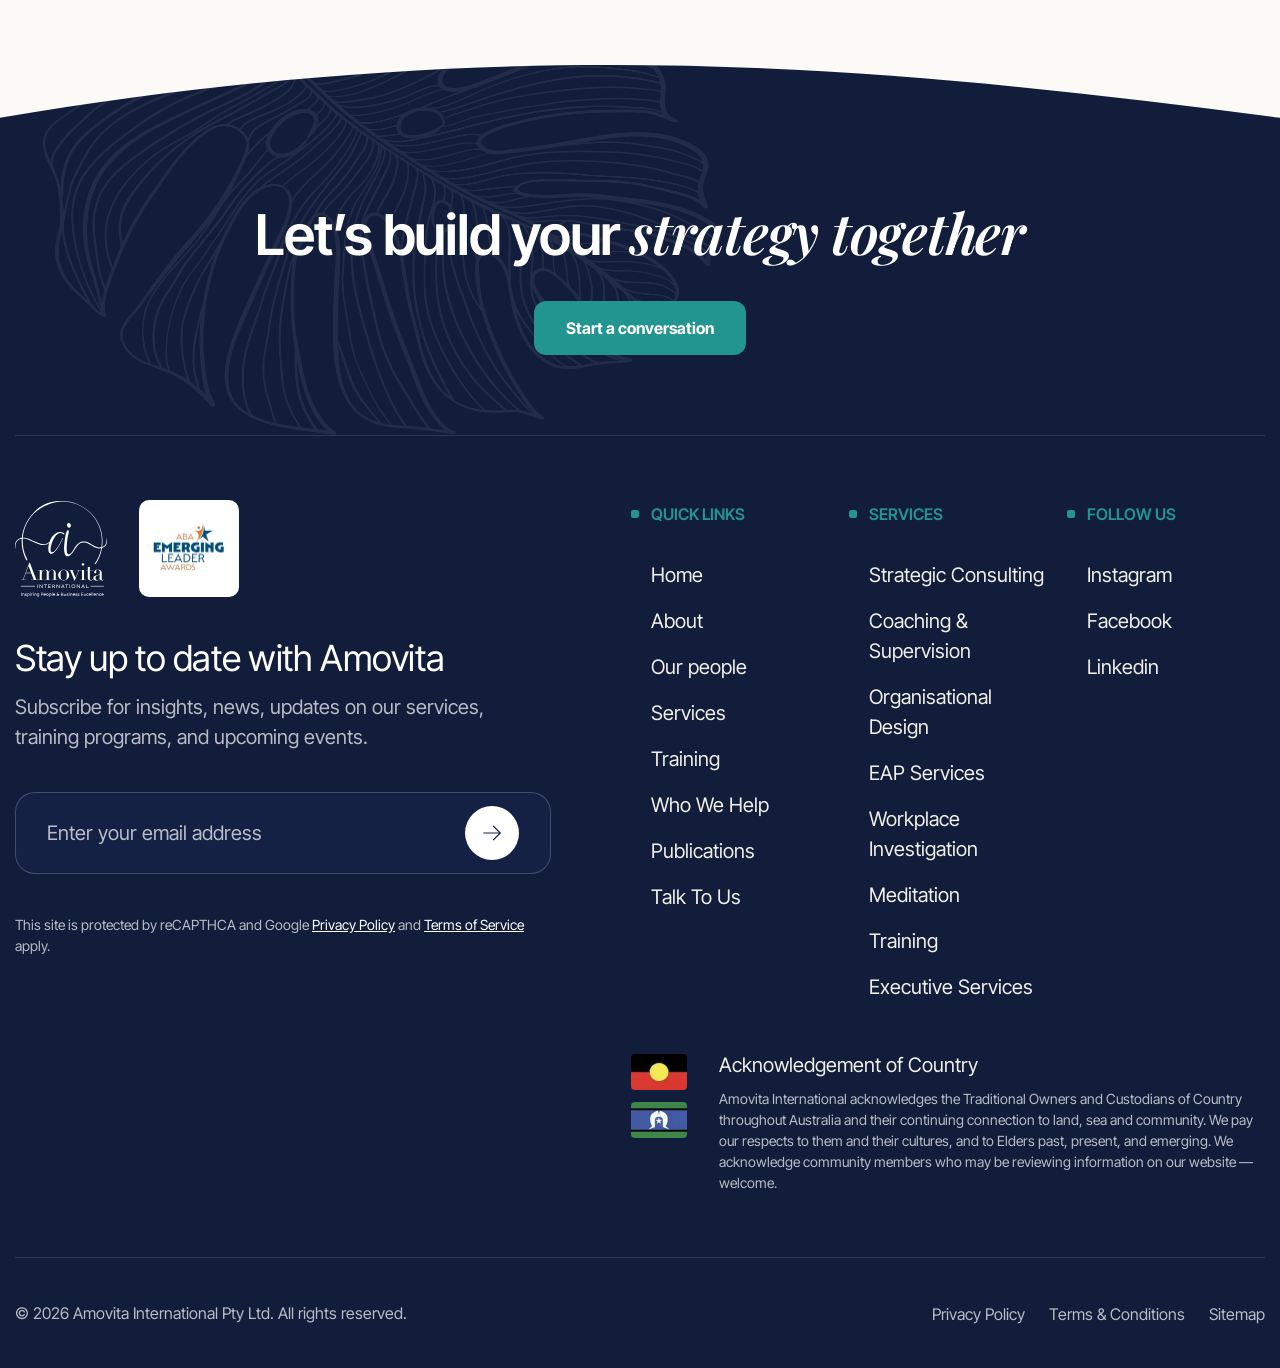
==== commit 1f7199c7: "proudct-details page is added." ====
--- a/index.html
+++ b/index.html
@@ -25,7 +25,7 @@
         At 400 the slash reads as a heavy bar next to the 12px crumb labels. -->
 	<link rel="preconnect" href="https://fonts.googleapis.com">
 	<link rel="preconnect" href="https://fonts.gstatic.com" crossorigin>
-	<link rel="stylesheet" href="https://fonts.googleapis.com/css2?family=Inter+Tight:ital,wght@0,300;0,400;0,500;0,600;0,700;1,400&family=Playfair+Display:ital,wght@0,400;0,600;1,600&display=swap&_v=20261003192000">
+	<link rel="stylesheet" href="https://fonts.googleapis.com/css2?family=Inter+Tight:ital,wght@0,300;0,400;0,500;0,600;0,700;1,400&family=Playfair+Display:ital,wght@0,400;0,600;1,600&display=swap&_v=20261004033121">
 
 	<!-- Motion layer switch. Runs before the page paints, so elements that
         animate in start hidden instead of flashing into place first. With
@@ -35,7 +35,7 @@
 		document.documentElement.classList.add('anim');
 	</script>
 
-	<link rel="stylesheet" href="css/main.css?_v=20261003192000">
+	<link rel="stylesheet" href="css/main.css?_v=20261004033121">
 </head>
 
 <body class="page-home">
@@ -679,7 +679,7 @@
 		</footer>
 
 	</div>
-	<script src="js/main.js?_v=20261003192000"></script>
+	<script src="js/main.js?_v=20261004033121"></script>
 </body>
 
 </html>
--- a/css/main.css
+++ b/css/main.css
@@ -13434,6 +13434,7 @@
 }
 
 .shop-product {
+  position: relative;
   display: -webkit-box;
   display: -ms-flexbox;
   display: flex;
@@ -13528,6 +13529,29 @@
   line-height: 1.4;
   letter-spacing: -0.5px;
   color: #17254c;
+}
+
+.shop-product__link {
+  color: inherit;
+  -webkit-transition: color .3s ease;
+  transition: color .3s ease;
+}
+
+.shop-product__link::after {
+  content: "";
+  position: absolute;
+  inset: 0;
+  z-index: 1;
+}
+
+.shop-product__link:focus-visible {
+  outline: none;
+}
+
+.shop-product__link:focus-visible::after {
+  outline: 2px solid #229591;
+  outline-offset: -2px;
+  border-radius: 0.875rem;
 }
 
 .shop-product__text {
@@ -13604,6 +13628,11 @@
   outline-offset: 2px;
 }
 
+.shop-product__cta {
+  position: relative;
+  z-index: 2;
+}
+
 .shop-product__cta[data-cart-state=added] {
   background-color: #17254c;
 }
@@ -14030,6 +14059,459 @@
   background-color: #d8cea7;
 }
 
+.product-hero {
+  position: relative;
+  overflow: hidden;
+  background-color: #f5f2e8;
+}
+
+@supports (padding-top: clamp( 7.5rem , 4.734375rem  +  5.76171875vw , 11.1875rem )) {
+  .product-hero {
+    padding-top: clamp( 7.5rem , 4.734375rem  +  5.76171875vw , 11.1875rem );
+  }
+}
+
+@supports not (padding-top: clamp( 7.5rem , 4.734375rem  +  5.76171875vw , 11.1875rem )) {
+  .product-hero {
+    padding-top: calc(7.5rem + 3.6875*(100vw - 48rem)/64);
+  }
+}
+
+@supports (padding-bottom: clamp( 4.5625rem , 4.1820748059rem  +  1.6231474947vw , 6rem )) {
+  .product-hero {
+    padding-bottom: clamp( 4.5625rem , 4.1820748059rem  +  1.6231474947vw , 6rem );
+  }
+}
+
+@supports not (padding-bottom: clamp( 4.5625rem , 4.1820748059rem  +  1.6231474947vw , 6rem )) {
+  .product-hero {
+    padding-bottom: calc(4.5625rem + 1.4375*(100vw - 23.4375rem)/88.5625);
+  }
+}
+
+.product-hero__inner {
+  display: -webkit-box;
+  display: -ms-flexbox;
+  display: flex;
+  -webkit-box-align: center;
+      -ms-flex-align: center;
+          align-items: center;
+}
+
+@supports (gap: clamp( 2.5rem , -0.5903683181rem  +  4.8239895698vw , 4.8125rem )) {
+  .product-hero__inner {
+    gap: clamp( 2.5rem , -0.5903683181rem  +  4.8239895698vw , 4.8125rem );
+  }
+}
+
+@supports not (gap: clamp( 2.5rem , -0.5903683181rem  +  4.8239895698vw , 4.8125rem )) {
+  .product-hero__inner {
+    gap: calc(2.5rem + 2.3125*(100vw - 64.0625rem)/47.9375);
+  }
+}
+
+.product-hero__media {
+  -webkit-box-flex: 0;
+      -ms-flex: 0 1 50.3125rem;
+          flex: 0 1 50.3125rem;
+  min-width: 0;
+  display: -webkit-box;
+  display: -ms-flexbox;
+  display: flex;
+  -webkit-box-orient: vertical;
+  -webkit-box-direction: normal;
+      -ms-flex-direction: column;
+          flex-direction: column;
+  gap: 2rem;
+}
+
+.product-hero__crumbs {
+  display: -webkit-box;
+  display: -ms-flexbox;
+  display: flex;
+  -ms-flex-wrap: wrap;
+      flex-wrap: wrap;
+  -webkit-box-align: center;
+      -ms-flex-align: center;
+          align-items: center;
+  gap: 0.25rem;
+}
+
+.product-hero__crumb {
+  font-family: "Inter Tight",sans-serif;
+  font-weight: 400;
+  font-size: 0.75rem;
+  line-height: 1.5;
+  letter-spacing: 0;
+  color: rgba(23,37,76,.6);
+}
+
+.product-hero a.product-hero__crumb {
+  font-weight: 600;
+  -webkit-transition: color .3s ease;
+  transition: color .3s ease;
+}
+
+.product-hero__crumb-sep {
+  color: rgba(23,37,76,.6);
+}
+
+.product-hero__photo {
+  width: 100%;
+  aspect-ratio: 805/606;
+  overflow: hidden;
+  background-color: #fff;
+}
+
+.product-hero__img {
+  display: block;
+  width: 100%;
+  height: 100%;
+  -o-object-fit: cover;
+     object-fit: cover;
+}
+
+.product-hero__body {
+  -webkit-box-flex: 1;
+      -ms-flex: 1 1 0px;
+          flex: 1 1 0;
+  -ms-flex-item-align: stretch;
+      -ms-grid-row-align: stretch;
+      align-self: stretch;
+  min-width: min(26.25rem,100%);
+  display: -webkit-box;
+  display: -ms-flexbox;
+  display: flex;
+  -webkit-box-orient: vertical;
+  -webkit-box-direction: normal;
+      -ms-flex-direction: column;
+          flex-direction: column;
+  -webkit-box-pack: center;
+      -ms-flex-pack: center;
+          justify-content: center;
+  gap: 1rem;
+  padding: 2rem 0;
+}
+
+.product-hero__title {
+  font-family: "Inter Tight",sans-serif;
+  font-weight: 600;
+}
+
+@supports (font-size: clamp( 1.75rem , 1.4647950089rem  +  1.4260249554vw , 2.75rem )) {
+  .product-hero__title {
+    font-size: clamp( 1.75rem , 1.4647950089rem  +  1.4260249554vw , 2.75rem );
+  }
+}
+
+@supports not (font-size: clamp( 1.75rem , 1.4647950089rem  +  1.4260249554vw , 2.75rem )) {
+  .product-hero__title {
+    font-size: calc(1.75rem + 1*(100vw - 20rem)/70.125);
+  }
+}
+
+.product-hero__title {
+  line-height: 1.2;
+  letter-spacing: -0.44px;
+  color: #17254c;
+}
+
+.product-hero__text {
+  font-family: "Inter Tight",sans-serif;
+  font-weight: 400;
+  font-size: 1rem;
+  line-height: 1.5;
+  letter-spacing: 0;
+  color: #17254c;
+}
+
+.product-hero__total {
+  display: -webkit-box;
+  display: -ms-flexbox;
+  display: flex;
+  -webkit-box-orient: vertical;
+  -webkit-box-direction: normal;
+      -ms-flex-direction: column;
+          flex-direction: column;
+  gap: 0.5rem;
+}
+
+.product-hero__total-label,
+.product-hero__price {
+  font-family: "Inter Tight",sans-serif;
+  font-weight: 400;
+  font-size: 1.25rem;
+  line-height: 1.5;
+  letter-spacing: 0;
+  color: #17254c;
+}
+
+.product-hero__amount {
+  font-family: "Inter Tight",sans-serif;
+  font-weight: 600;
+}
+
+@supports (font-size: clamp( 1.25rem , 1.1786987522rem  +  0.3565062389vw , 1.5rem )) {
+  .product-hero__amount {
+    font-size: clamp( 1.25rem , 1.1786987522rem  +  0.3565062389vw , 1.5rem );
+  }
+}
+
+@supports not (font-size: clamp( 1.25rem , 1.1786987522rem  +  0.3565062389vw , 1.5rem )) {
+  .product-hero__amount {
+    font-size: calc(1.25rem + 0.25*(100vw - 20rem)/70.125);
+  }
+}
+
+.product-hero__amount {
+  line-height: 1.4;
+  letter-spacing: -0.5px;
+}
+
+.product-hero__buy {
+  display: -webkit-box;
+  display: -ms-flexbox;
+  display: flex;
+  -ms-flex-wrap: wrap;
+      flex-wrap: wrap;
+  -webkit-box-align: center;
+      -ms-flex-align: center;
+          align-items: center;
+  gap: 1.25rem;
+  padding-top: 0.5rem;
+}
+
+.product-hero__wave {
+  position: absolute;
+  left: 0;
+  bottom: -1px;
+  z-index: 2;
+  display: block;
+  width: 100%;
+}
+
+@supports (height: clamp( 1.5rem , 0.9707127735rem  +  2.2582921665vw , 3.5rem )) {
+  .product-hero__wave {
+    height: clamp( 1.5rem , 0.9707127735rem  +  2.2582921665vw , 3.5rem );
+  }
+}
+
+@supports not (height: clamp( 1.5rem , 0.9707127735rem  +  2.2582921665vw , 3.5rem )) {
+  .product-hero__wave {
+    height: calc(1.5rem + 2*(100vw - 23.4375rem)/88.5625);
+  }
+}
+
+.product-hero__wave {
+  -webkit-transform: scaleY(-1);
+      -ms-transform: scaleY(-1);
+          transform: scaleY(-1);
+}
+
+.product-qty {
+  display: -webkit-inline-box;
+  display: -ms-inline-flexbox;
+  display: inline-flex;
+  -webkit-box-align: center;
+      -ms-flex-align: center;
+          align-items: center;
+  gap: 1.4375rem;
+  height: 3.375rem;
+  padding: 0.5rem 0.875rem;
+  background-color: #f5f2e8;
+  border: 1px solid #d8cea7;
+  border-radius: 0.5rem;
+}
+
+.product-qty__btn {
+  -webkit-box-flex: 0;
+      -ms-flex: 0 0 auto;
+          flex: 0 0 auto;
+  display: -webkit-inline-box;
+  display: -ms-inline-flexbox;
+  display: inline-flex;
+  -webkit-box-align: center;
+      -ms-flex-align: center;
+          align-items: center;
+  -webkit-box-pack: center;
+      -ms-flex-pack: center;
+          justify-content: center;
+  width: 1.5rem;
+  height: 1.5rem;
+  padding: 0;
+  background: none;
+  border: 0;
+  border-radius: 0.25rem;
+  color: #17254c;
+  cursor: pointer;
+  -webkit-transition: color .2s ease,opacity .2s ease;
+  transition: color .2s ease,opacity .2s ease;
+}
+
+.product-qty__btn svg {
+  width: 1.5rem;
+  height: 1.5rem;
+}
+
+.product-qty__btn:focus-visible {
+  outline: 2px solid #229591;
+  outline-offset: 2px;
+}
+
+.product-qty__btn:disabled {
+  opacity: .35;
+  cursor: default;
+}
+
+.product-qty__label {
+  position: absolute;
+  width: 1px;
+  height: 1px;
+  padding: 0;
+  margin: -1px;
+  overflow: hidden;
+  clip: rect(0, 0, 0, 0);
+  white-space: nowrap;
+  border: 0;
+}
+
+.product-qty__input {
+  width: 2ch;
+  min-width: 1ch;
+  padding: 0;
+}
+
+@supports (field-sizing: content) {
+  .product-qty__input {
+    width: auto;
+    field-sizing: content;
+  }
+}
+
+.product-qty__input {
+  background-color: rgba(0,0,0,0);
+  border: 0;
+  border-radius: 0.25rem;
+  -webkit-appearance: textfield;
+          appearance: textfield;
+  -moz-appearance: textfield;
+  font-family: "Inter Tight",sans-serif;
+  font-weight: 400;
+  font-size: 1.25rem;
+  line-height: 1.5;
+  letter-spacing: 0;
+  color: #17254c;
+  text-align: center;
+}
+
+.product-qty__input::-webkit-outer-spin-button,
+.product-qty__input::-webkit-inner-spin-button {
+  margin: 0;
+  -webkit-appearance: none;
+}
+
+.product-qty__input:focus-visible {
+  outline: 2px solid #229591;
+  outline-offset: 2px;
+}
+
+.product-related {
+  background-color: #fbfaf6;
+}
+
+@supports (padding-top: clamp( 3rem , 1.8091037403rem  +  5.0811573747vw , 7.5rem )) {
+  .product-related {
+    padding-top: clamp( 3rem , 1.8091037403rem  +  5.0811573747vw , 7.5rem );
+  }
+}
+
+@supports not (padding-top: clamp( 3rem , 1.8091037403rem  +  5.0811573747vw , 7.5rem )) {
+  .product-related {
+    padding-top: calc(3rem + 4.5*(100vw - 23.4375rem)/88.5625);
+  }
+}
+
+@supports (padding-bottom: clamp( 3rem , 1.8091037403rem  +  5.0811573747vw , 7.5rem )) {
+  .product-related {
+    padding-bottom: clamp( 3rem , 1.8091037403rem  +  5.0811573747vw , 7.5rem );
+  }
+}
+
+@supports not (padding-bottom: clamp( 3rem , 1.8091037403rem  +  5.0811573747vw , 7.5rem )) {
+  .product-related {
+    padding-bottom: calc(3rem + 4.5*(100vw - 23.4375rem)/88.5625);
+  }
+}
+
+@supports (padding-top: clamp( 2.25rem , 2.1838390967rem  +  0.2822865208vw , 2.5rem )) {
+  .product-related__title {
+    padding-top: clamp( 2.25rem , 2.1838390967rem  +  0.2822865208vw , 2.5rem );
+  }
+}
+
+@supports not (padding-top: clamp( 2.25rem , 2.1838390967rem  +  0.2822865208vw , 2.5rem )) {
+  .product-related__title {
+    padding-top: calc(2.25rem + 0.25*(100vw - 23.4375rem)/88.5625);
+  }
+}
+
+.product-related__title {
+  font-family: "Inter Tight",sans-serif;
+  font-weight: 600;
+}
+
+@supports (font-size: clamp( 1.75rem , 1.4647950089rem  +  1.4260249554vw , 2.75rem )) {
+  .product-related__title {
+    font-size: clamp( 1.75rem , 1.4647950089rem  +  1.4260249554vw , 2.75rem );
+  }
+}
+
+@supports not (font-size: clamp( 1.75rem , 1.4647950089rem  +  1.4260249554vw , 2.75rem )) {
+  .product-related__title {
+    font-size: calc(1.75rem + 1*(100vw - 20rem)/70.125);
+  }
+}
+
+.product-related__title {
+  line-height: 1.2;
+  letter-spacing: -0.44px;
+  color: #17254c;
+}
+
+.product-related__grid {
+  display: -ms-grid;
+  display: grid;
+  -ms-grid-columns: (minmax(0, 20.4375rem))[4];
+  grid-template-columns: repeat(4, minmax(0, 20.4375rem));
+  -webkit-box-pack: start;
+      -ms-flex-pack: start;
+          justify-content: start;
+}
+
+@supports (gap: clamp( 1rem , 0.7353563867rem  +  1.1291460833vw , 2rem )) {
+  .product-related__grid {
+    gap: clamp( 1rem , 0.7353563867rem  +  1.1291460833vw , 2rem );
+  }
+}
+
+@supports not (gap: clamp( 1rem , 0.7353563867rem  +  1.1291460833vw , 2rem )) {
+  .product-related__grid {
+    gap: calc(1rem + 1*(100vw - 23.4375rem)/88.5625);
+  }
+}
+
+@supports (margin-top: clamp( 2rem , 1.6030345801rem  +  1.6937191249vw , 3.5rem )) {
+  .product-related__grid {
+    margin-top: clamp( 2rem , 1.6030345801rem  +  1.6937191249vw , 3.5rem );
+  }
+}
+
+@supports not (margin-top: clamp( 2rem , 1.6030345801rem  +  1.6937191249vw , 3.5rem )) {
+  .product-related__grid {
+    margin-top: calc(2rem + 1.5*(100vw - 23.4375rem)/88.5625);
+  }
+}
+
 @-webkit-keyframes anim-failsafe {
   to {
     opacity: 1;
@@ -14190,6 +14672,13 @@
   .industries .card-industry:not(:first-child) {
     border-top-left-radius: 0;
     border-top-right-radius: 0;
+  }
+}
+
+@media (max-width: 1200px) {
+  .product-related__grid {
+    -ms-grid-columns: (minmax(0, 1fr))[2];
+    grid-template-columns: repeat(2, minmax(0, 1fr));
   }
 }
 
@@ -14784,6 +15273,35 @@
     -webkit-transform: rotate(180deg);
         -ms-transform: rotate(180deg);
             transform: rotate(180deg);
+  }
+
+  .product-hero__inner {
+    -webkit-box-orient: vertical;
+    -webkit-box-direction: normal;
+        -ms-flex-direction: column;
+            flex-direction: column;
+    -webkit-box-align: stretch;
+        -ms-flex-align: stretch;
+            align-items: stretch;
+    gap: 0;
+  }
+
+  .product-hero__media {
+    -webkit-box-flex: 0;
+        -ms-flex: 0 0 auto;
+            flex: 0 0 auto;
+  }
+
+  .product-hero__photo {
+    max-width: 50.3125rem;
+  }
+
+  .product-hero__body {
+    -webkit-box-flex: 0;
+        -ms-flex: 0 0 auto;
+            flex: 0 0 auto;
+    min-width: 0;
+    padding: 2rem 0 0;
   }
 }
 
@@ -16483,6 +17001,29 @@
     margin-top: 2rem;
   }
 
+  .product-hero__media {
+    gap: 1.5rem;
+  }
+
+  .product-hero__body {
+    padding-top: 1.5rem;
+  }
+
+  .product-hero__buy {
+    gap: 0.75rem;
+  }
+
+  .product-hero__cta {
+    -webkit-box-flex: 1;
+        -ms-flex: 1 1 auto;
+            flex: 1 1 auto;
+  }
+
+  .product-related__grid {
+    -ms-grid-columns: minmax(0, 1fr);
+    grid-template-columns: minmax(0, 1fr);
+  }
+
   .shop-rail__title {
     -ms-grid-row: 1;
     -ms-grid-column: 1;
@@ -17160,6 +17701,10 @@
             transform: scale(1.04);
   }
 
+  .shop-product:hover .shop-product__link {
+    color: #229591;
+  }
+
   .shop-product__cta:hover {
     background-color: rgb(26.4196721311,115.7803278689,112.6721311475);
   }
@@ -17171,6 +17716,14 @@
 
   .shop-sort:hover {
     border-color: #17254c;
+  }
+
+  .product-hero a.product-hero__crumb:hover {
+    color: #17254c;
+  }
+
+  .product-qty__btn:not(:disabled):hover {
+    color: #229591;
   }
 
   .instagram__item img {
